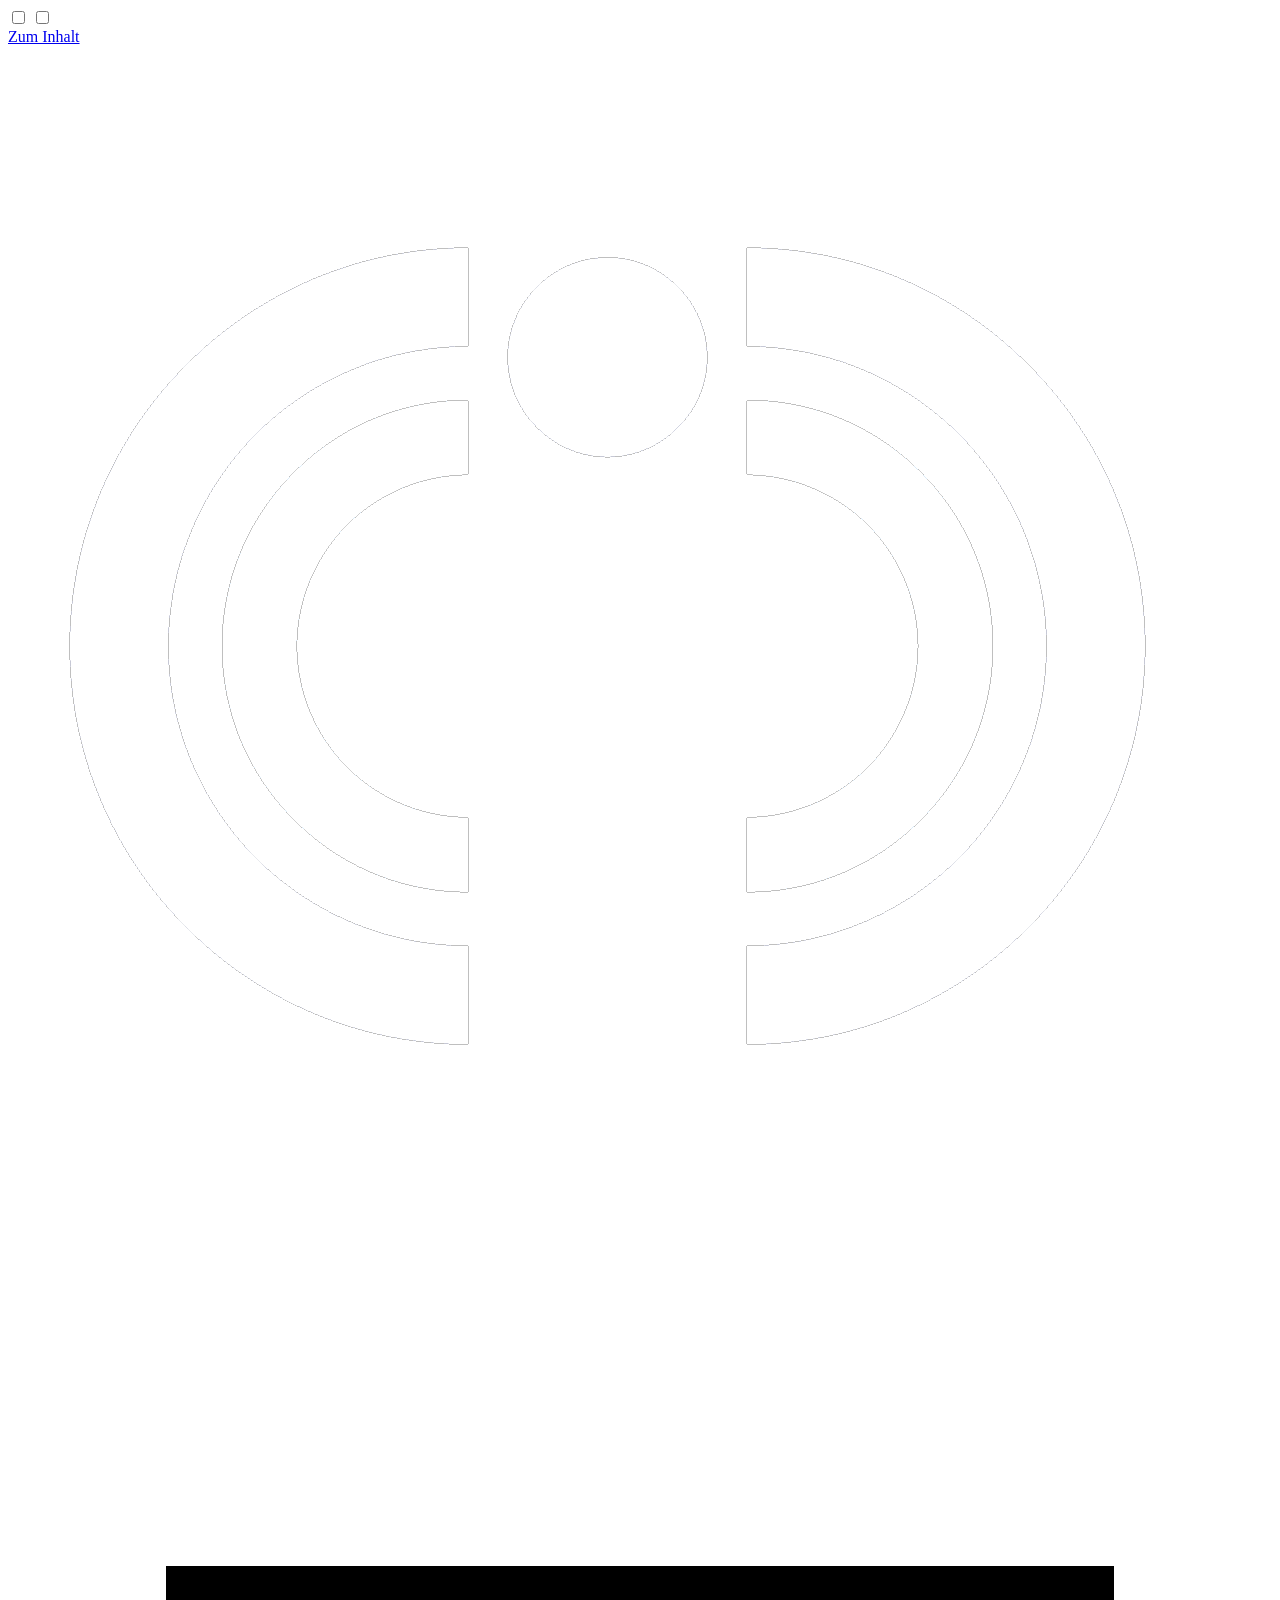
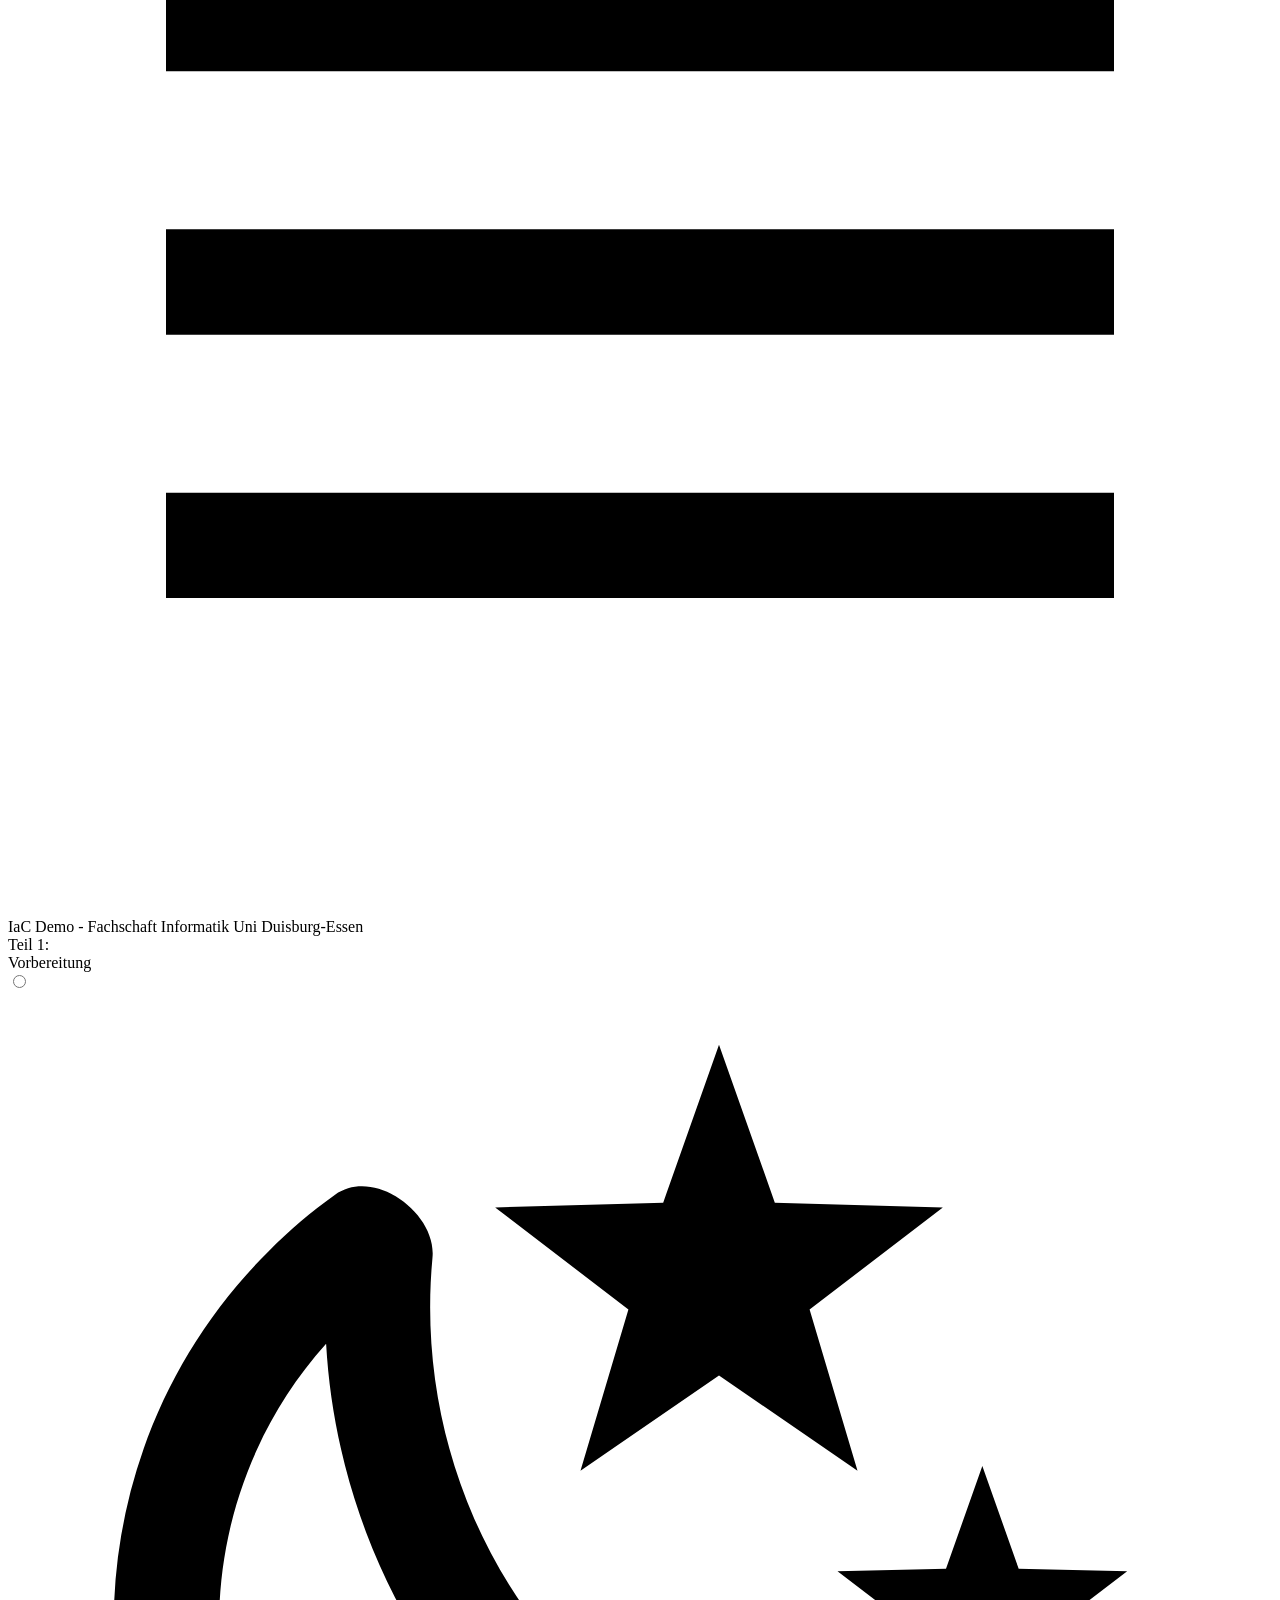
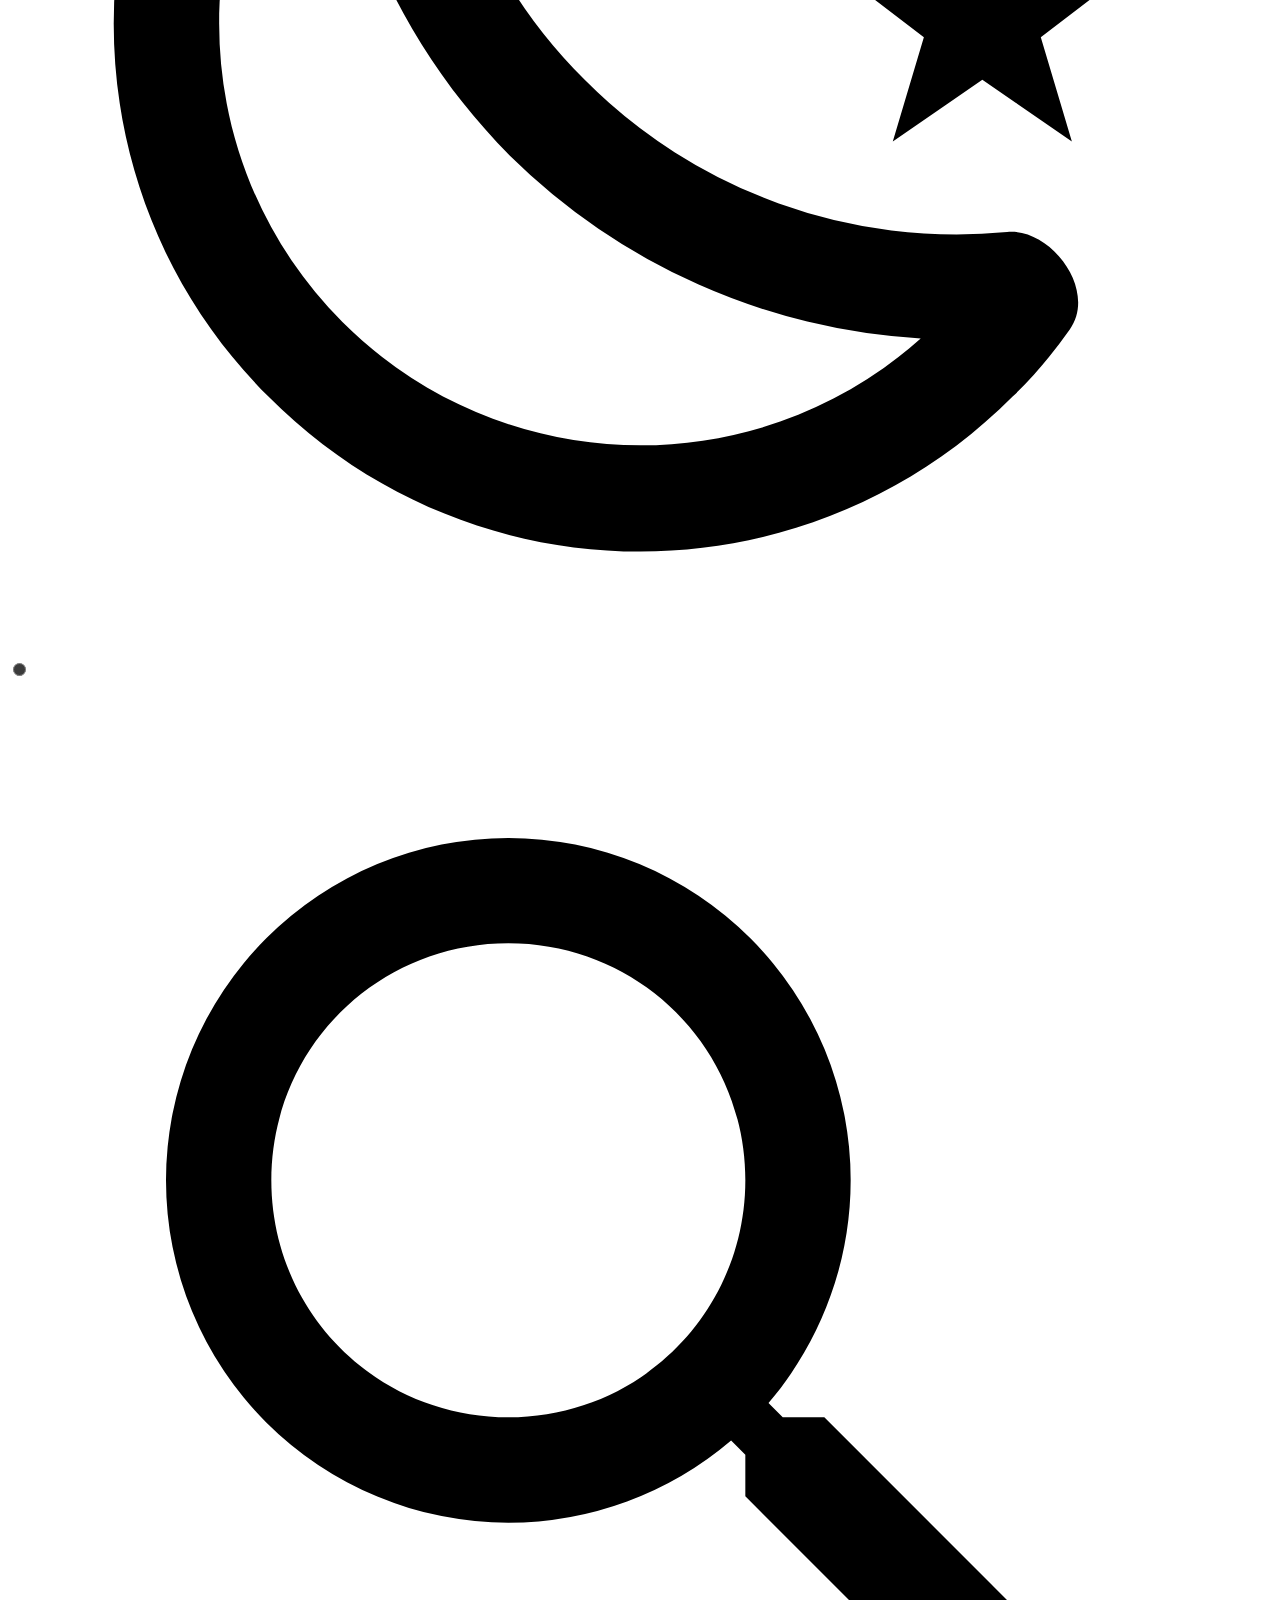
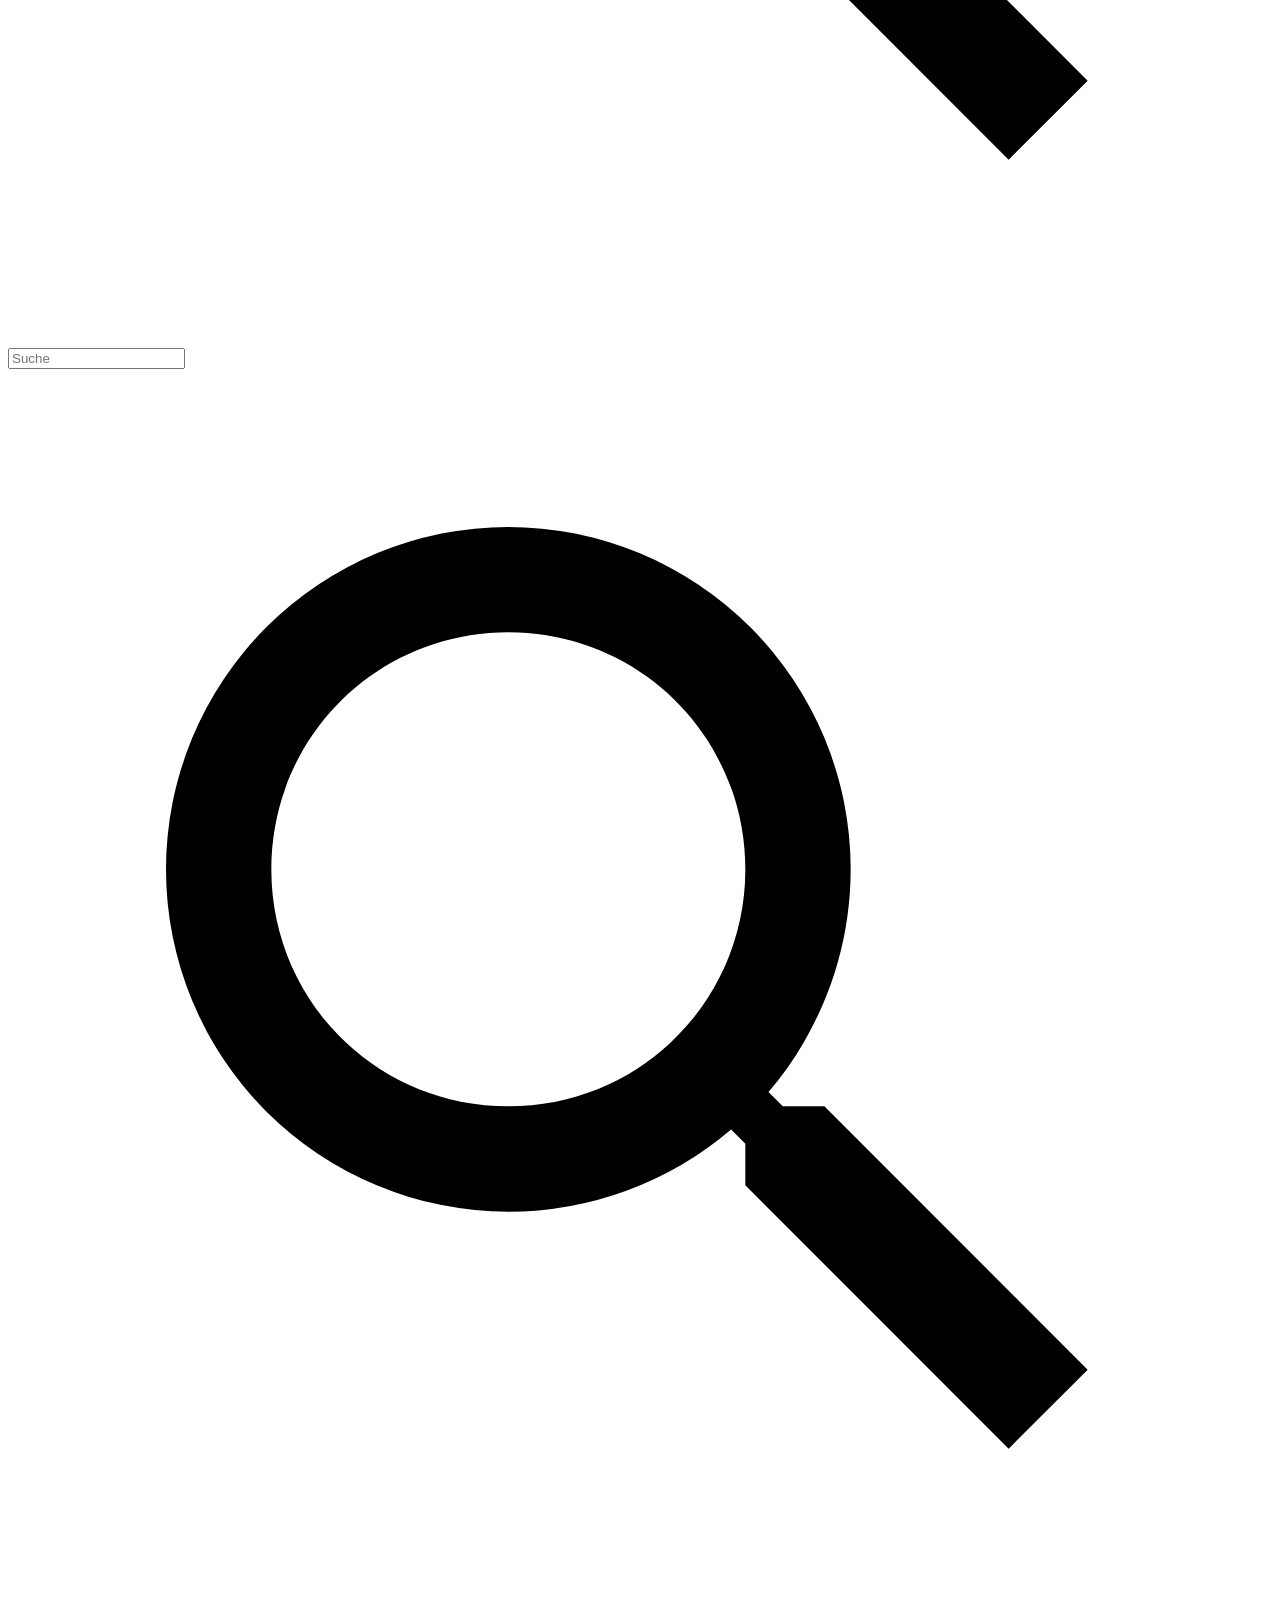
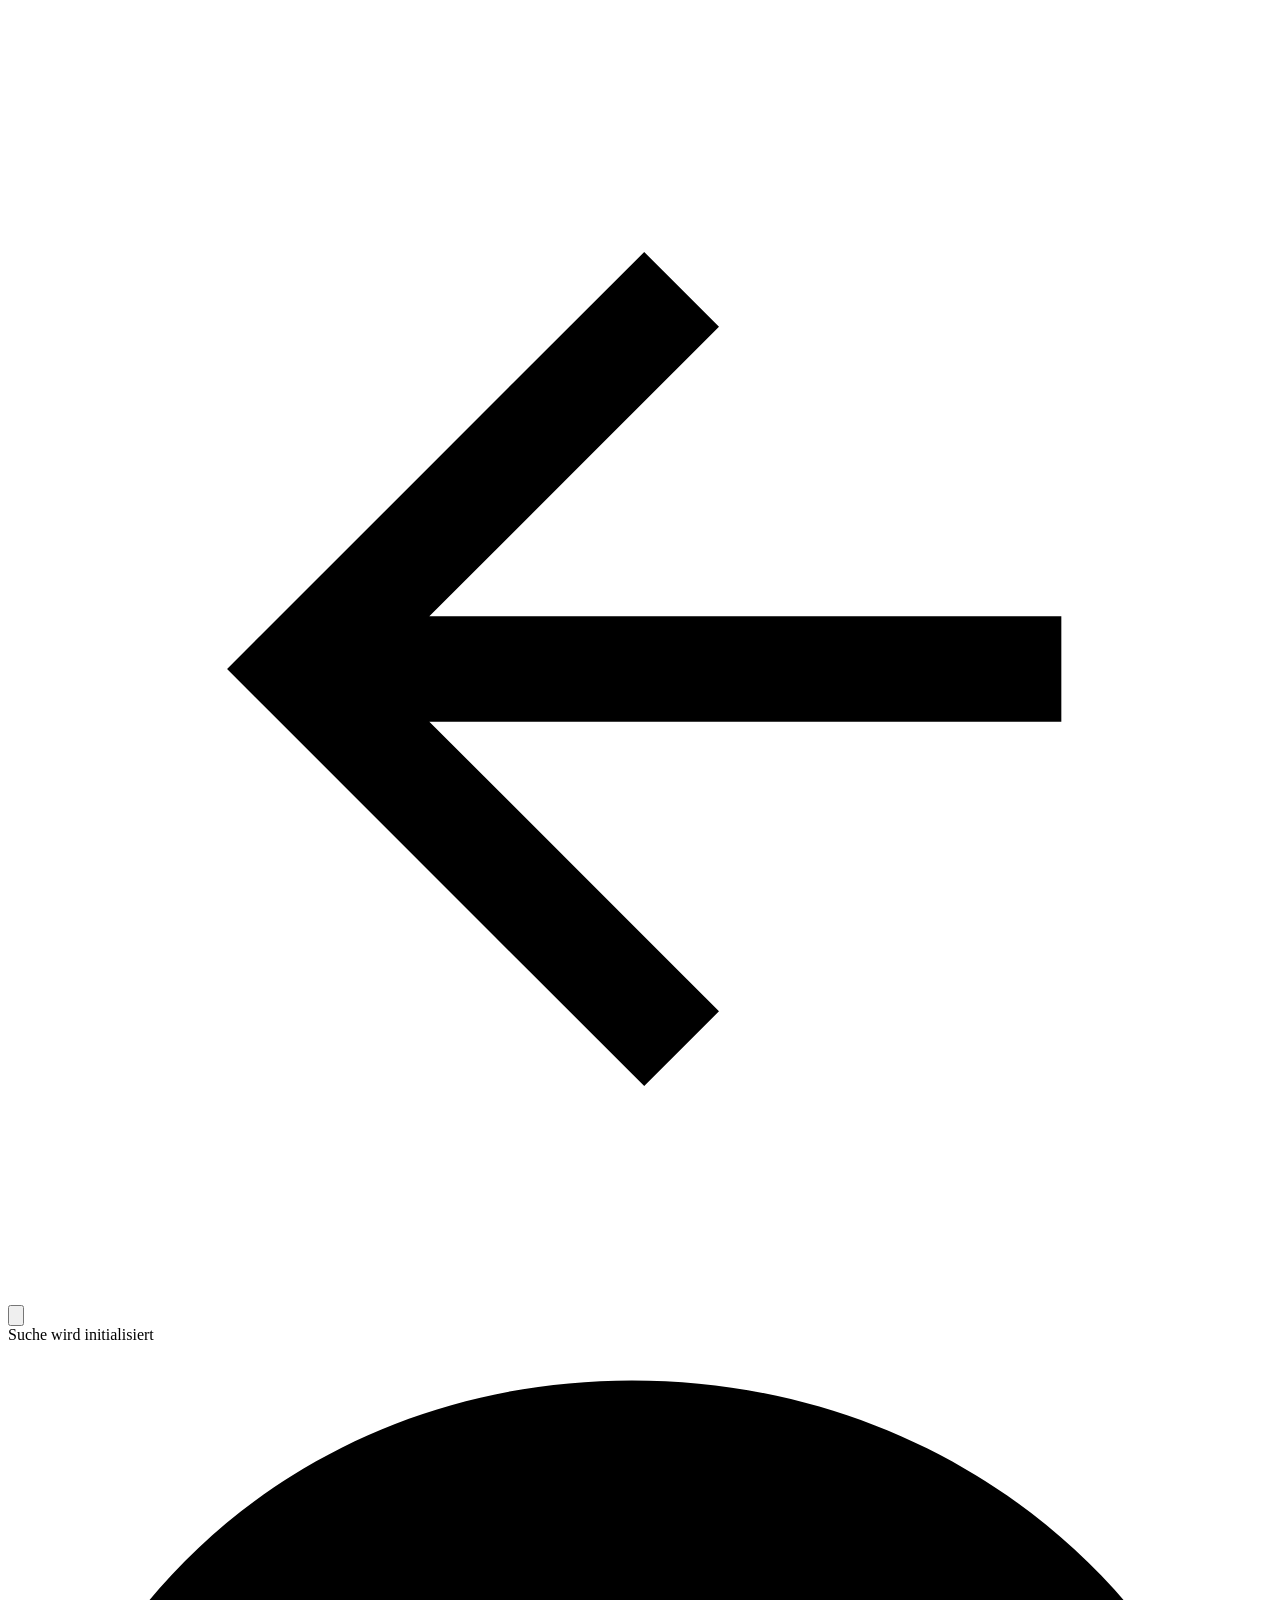
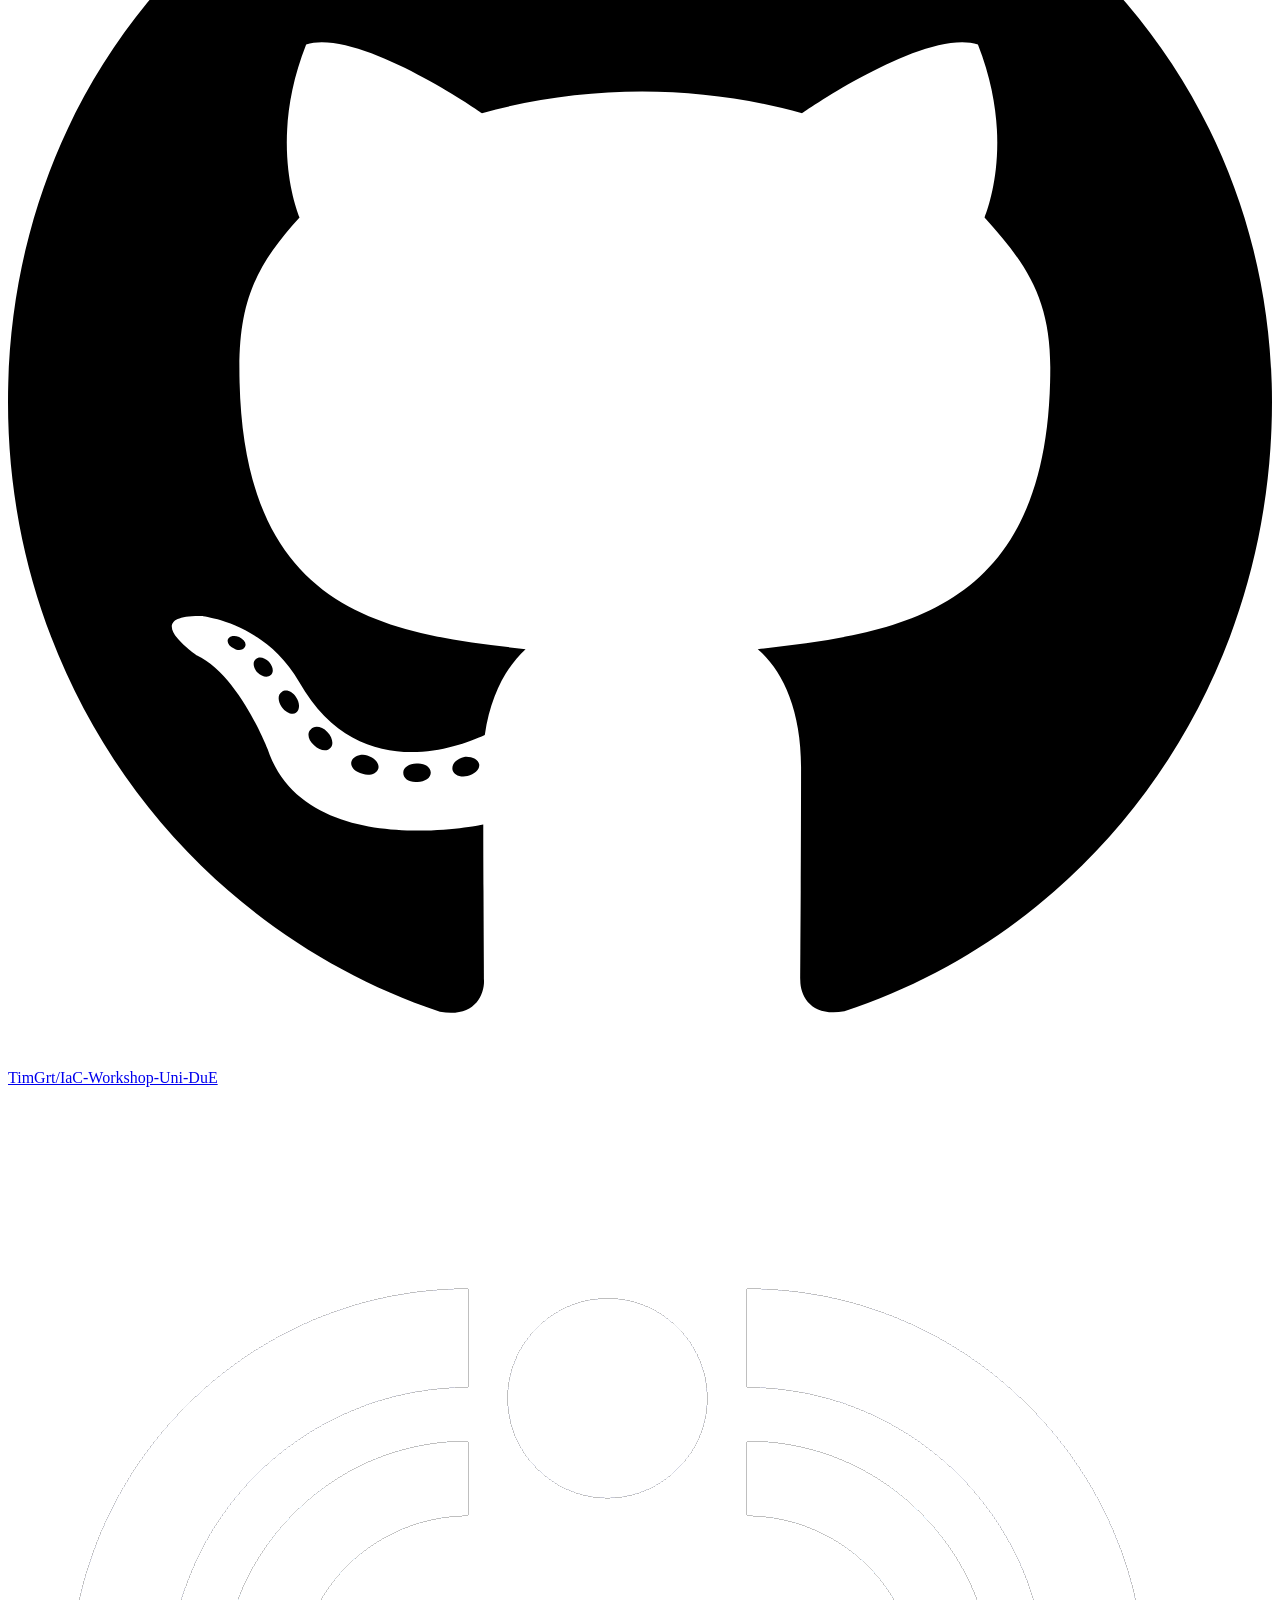
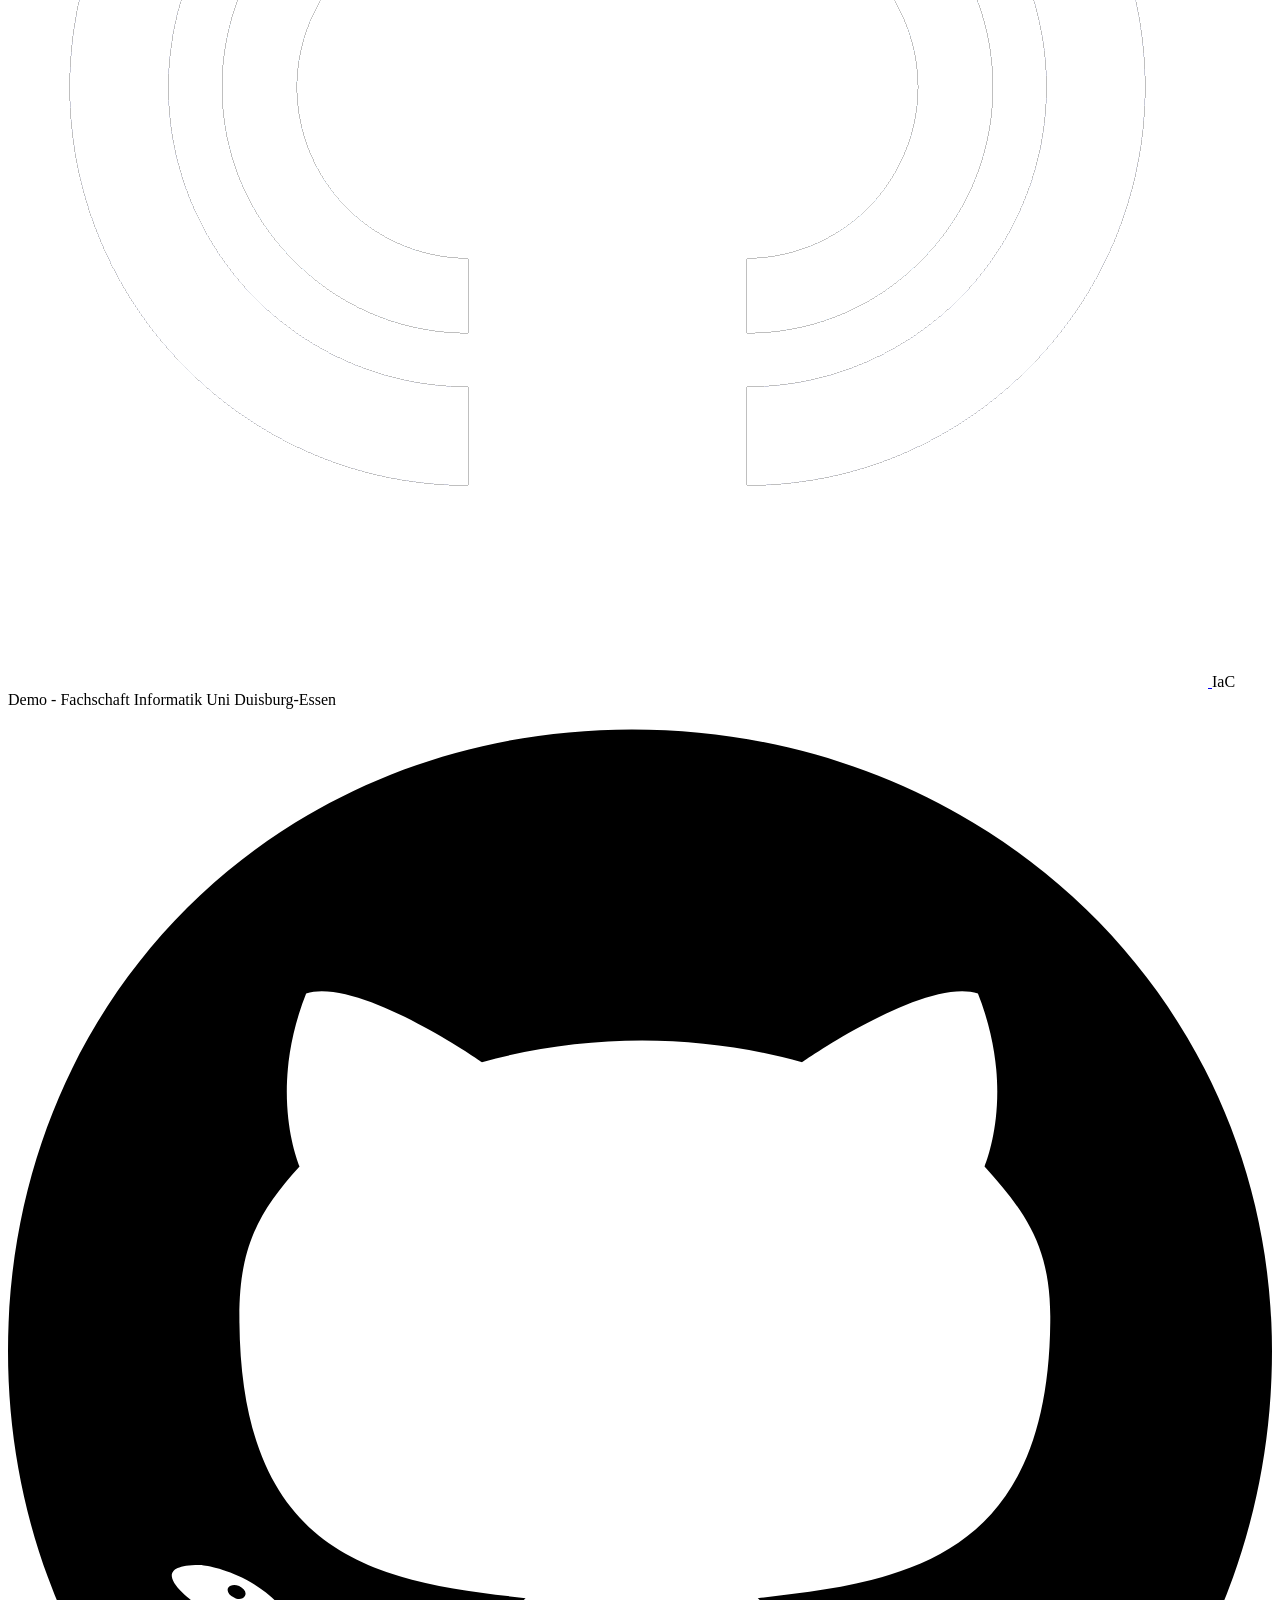
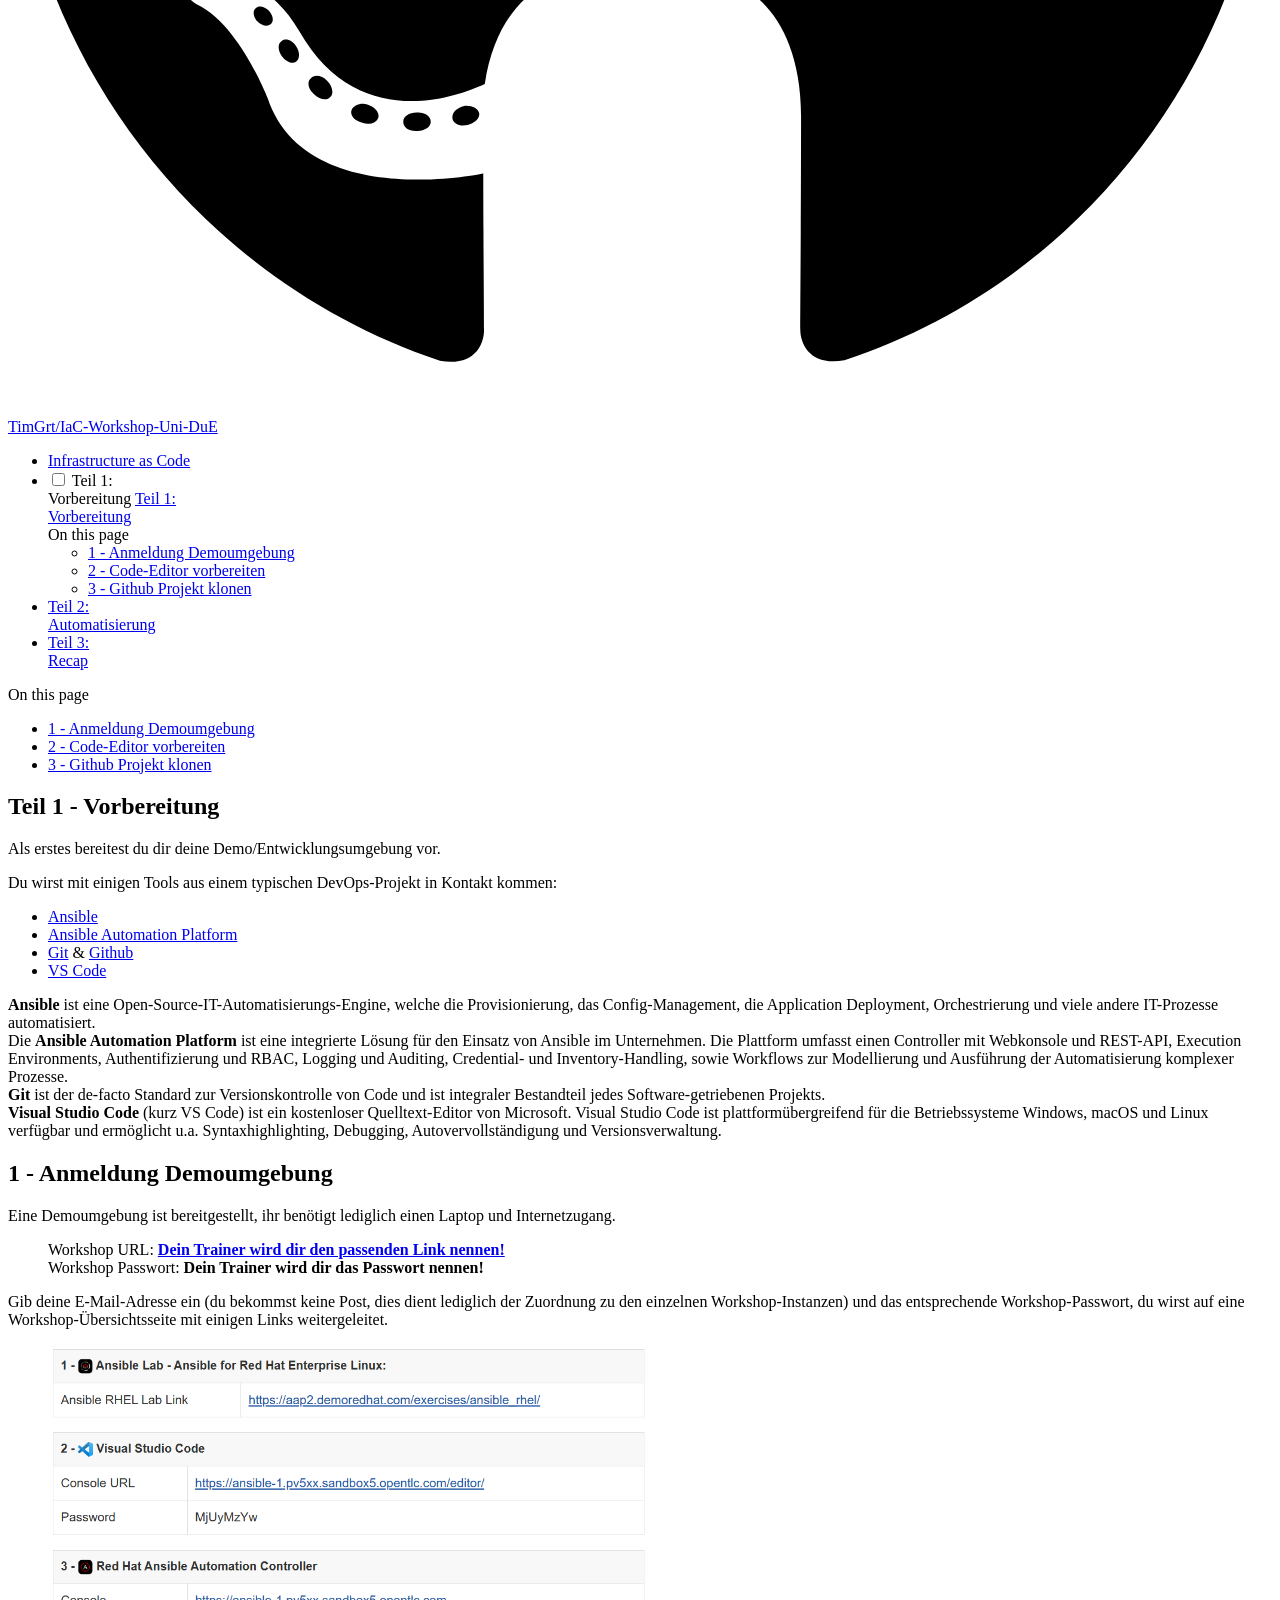
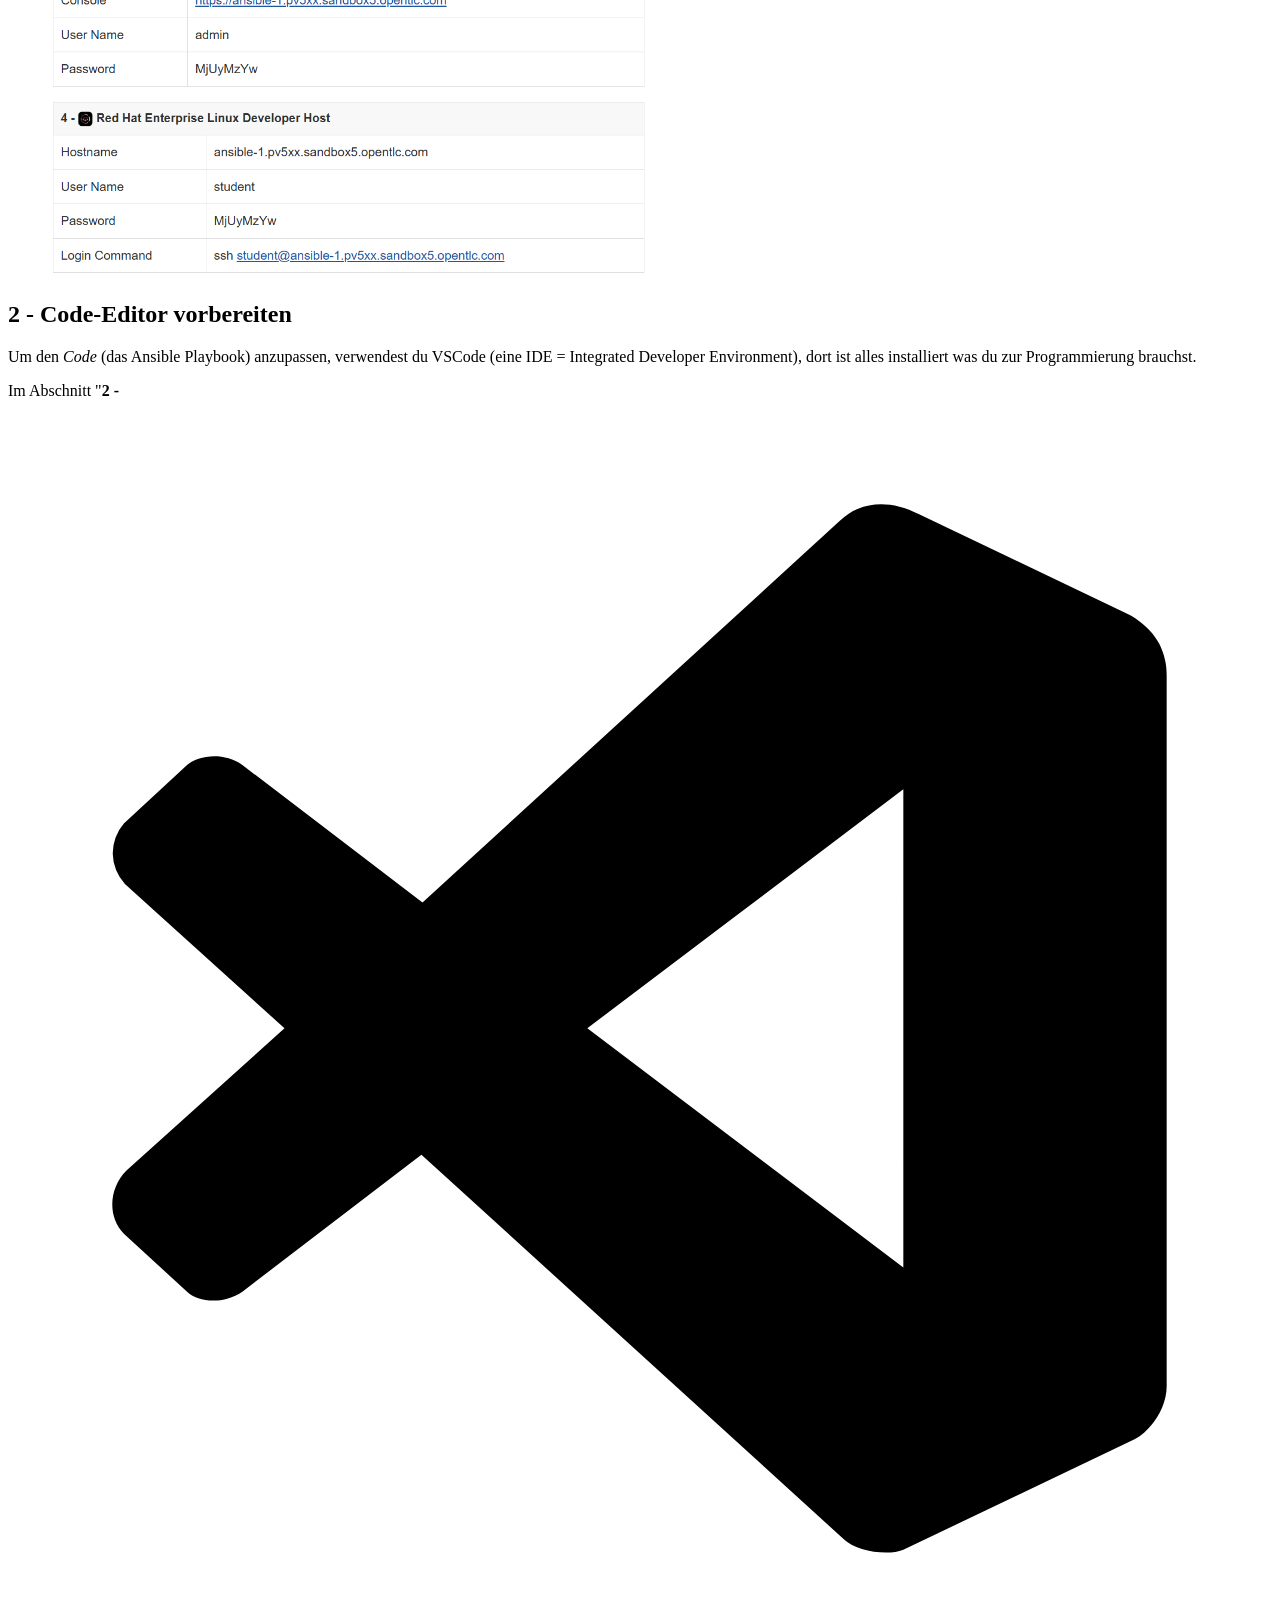
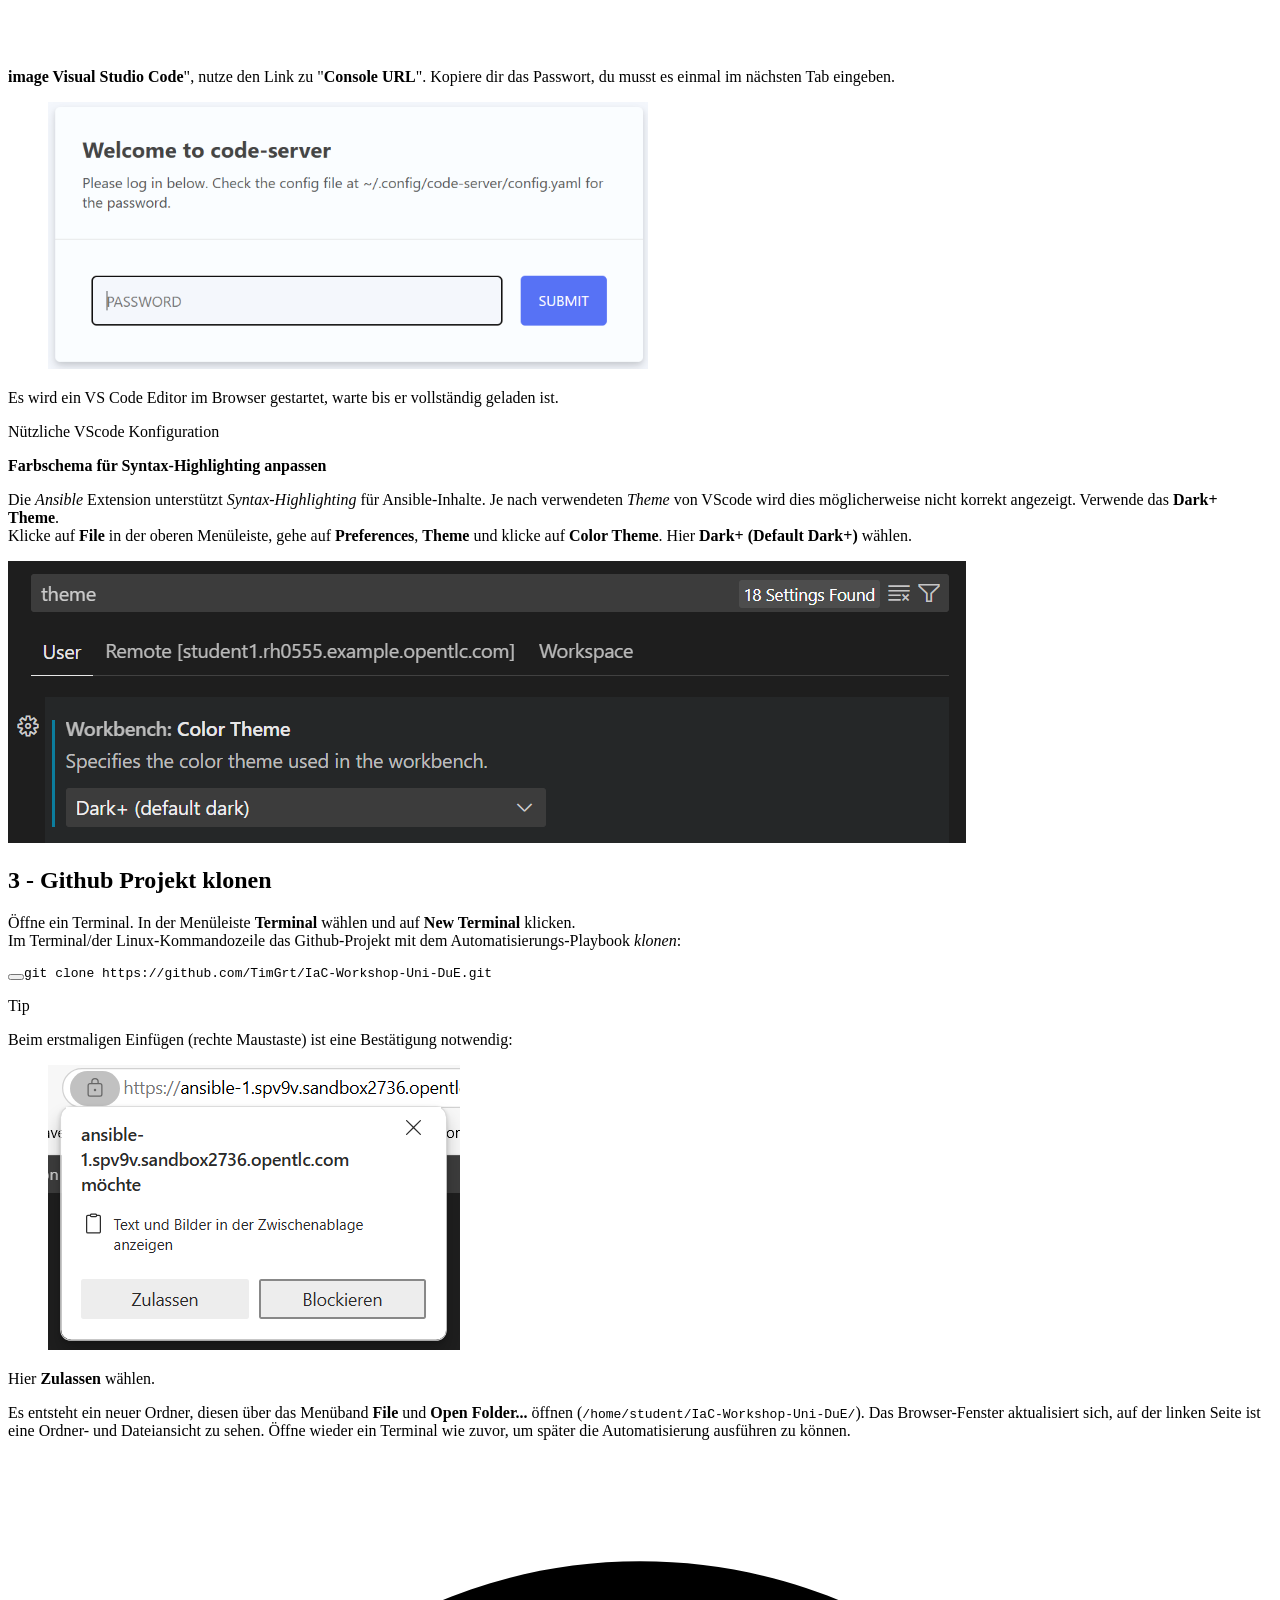
==== part1/index.html @ d69f7e3c "Deployed 56c1d9f with MkDocs version: 1.6.1" ====
<!doctype html>
<html lang="de" class="no-js">
  <head>
    
      <meta charset="utf-8">
      <meta name="viewport" content="width=device-width,initial-scale=1">
      
        <meta name="description" content="Small exercises for demoing Infrastructure as Code with Ansible and Automation Controller">
      
      
      
      
        <link rel="prev" href="..">
      
      
        <link rel="next" href="../part2/">
      
      
      <link rel="icon" href="../assets/images/computacenter-logo.png">
      <meta name="generator" content="mkdocs-1.6.1, mkdocs-material-9.6.9">
    
    
      
        <title>Teil 1:Vorbereitung - IaC Demo - Fachschaft Informatik Uni Duisburg-Essen</title>
      
    
    
      <link rel="stylesheet" href="../assets/stylesheets/main.4af4bdda.min.css">
      
        
        <link rel="stylesheet" href="../assets/stylesheets/palette.06af60db.min.css">
      
      
  
  
    
    
  
  
  <style>:root{--md-admonition-icon--example:url('data:image/svg+xml;charset=utf-8,%3Csvg%20xmlns%3D%22http%3A//www.w3.org/2000/svg%22%20viewBox%3D%220%200%2024%2024%22%3E%3Cpath%20d%3D%22M9.25%2012a.75.75%200%200%201-.22.53l-2.75%202.75a.75.75%200%200%201-1.06-1.06L7.44%2012%205.22%209.78a.75.75%200%201%201%201.06-1.06l2.75%202.75c.141.14.22.331.22.53m2%202a.75.75%200%200%200%200%201.5h5a.75.75%200%200%200%200-1.5z%22/%3E%3Cpath%20d%3D%22M0%204.75C0%203.784.784%203%201.75%203h20.5c.966%200%201.75.784%201.75%201.75v14.5A1.75%201.75%200%200%201%2022.25%2021H1.75A1.75%201.75%200%200%201%200%2019.25Zm1.75-.25a.25.25%200%200%200-.25.25v14.5c0%20.138.112.25.25.25h20.5a.25.25%200%200%200%20.25-.25V4.75a.25.25%200%200%200-.25-.25Z%22/%3E%3C/svg%3E');}</style>



    
    
      
    
    
      
        
        
        
        <link rel="stylesheet" href="../assets/external/fonts.googleapis.com/css.49ea35f2.css">
        <style>:root{--md-text-font:"Roboto";--md-code-font:"Roboto Mono"}</style>
      
    
    
      <link rel="stylesheet" href="../assets/stylesheets/tables.css">
    
    <script>__md_scope=new URL("..",location),__md_hash=e=>[...e].reduce(((e,_)=>(e<<5)-e+_.charCodeAt(0)),0),__md_get=(e,_=localStorage,t=__md_scope)=>JSON.parse(_.getItem(t.pathname+"."+e)),__md_set=(e,_,t=localStorage,a=__md_scope)=>{try{t.setItem(a.pathname+"."+e,JSON.stringify(_))}catch(e){}}</script>
    
      

    
    
    
  </head>
  
  
    
    
      
    
    
    
    
    <body dir="ltr" data-md-color-scheme="default" data-md-color-primary="red" data-md-color-accent="indigo">
  
    
    <input class="md-toggle" data-md-toggle="drawer" type="checkbox" id="__drawer" autocomplete="off">
    <input class="md-toggle" data-md-toggle="search" type="checkbox" id="__search" autocomplete="off">
    <label class="md-overlay" for="__drawer"></label>
    <div data-md-component="skip">
      
        
        <a href="#teil-1-vorbereitung" class="md-skip">
          Zum Inhalt
        </a>
      
    </div>
    <div data-md-component="announce">
      
    </div>
    
    
      

  

<header class="md-header md-header--shadow" data-md-component="header">
  <nav class="md-header__inner md-grid" aria-label="Kopfzeile">
    <a href=".." title="IaC Demo - Fachschaft Informatik Uni Duisburg-Essen" class="md-header__button md-logo" aria-label="IaC Demo - Fachschaft Informatik Uni Duisburg-Essen" data-md-component="logo">
      
  <img src="../assets/images/computacenter-logo-white.png" alt="logo">

    </a>
    <label class="md-header__button md-icon" for="__drawer">
      
      <svg xmlns="http://www.w3.org/2000/svg" viewBox="0 0 24 24"><path d="M3 6h18v2H3zm0 5h18v2H3zm0 5h18v2H3z"/></svg>
    </label>
    <div class="md-header__title" data-md-component="header-title">
      <div class="md-header__ellipsis">
        <div class="md-header__topic">
          <span class="md-ellipsis">
            IaC Demo - Fachschaft Informatik Uni Duisburg-Essen
          </span>
        </div>
        <div class="md-header__topic" data-md-component="header-topic">
          <span class="md-ellipsis">
            
              Teil 1:<br>Vorbereitung
            
          </span>
        </div>
      </div>
    </div>
    
      
        <form class="md-header__option" data-md-component="palette">
  
    
    
    
    <input class="md-option" data-md-color-media="" data-md-color-scheme="default" data-md-color-primary="red" data-md-color-accent="indigo"  aria-label="Switch to dark mode"  type="radio" name="__palette" id="__palette_0">
    
      <label class="md-header__button md-icon" title="Switch to dark mode" for="__palette_1" hidden>
        <svg xmlns="http://www.w3.org/2000/svg" viewBox="0 0 24 24"><path d="m17.75 4.09-2.53 1.94.91 3.06-2.63-1.81-2.63 1.81.91-3.06-2.53-1.94L12.44 4l1.06-3 1.06 3zm3.5 6.91-1.64 1.25.59 1.98-1.7-1.17-1.7 1.17.59-1.98L15.75 11l2.06-.05L18.5 9l.69 1.95zm-2.28 4.95c.83-.08 1.72 1.1 1.19 1.85-.32.45-.66.87-1.08 1.27C15.17 23 8.84 23 4.94 19.07c-3.91-3.9-3.91-10.24 0-14.14.4-.4.82-.76 1.27-1.08.75-.53 1.93.36 1.85 1.19-.27 2.86.69 5.83 2.89 8.02a9.96 9.96 0 0 0 8.02 2.89m-1.64 2.02a12.08 12.08 0 0 1-7.8-3.47c-2.17-2.19-3.33-5-3.49-7.82-2.81 3.14-2.7 7.96.31 10.98 3.02 3.01 7.84 3.12 10.98.31"/></svg>
      </label>
    
  
    
    
    
    <input class="md-option" data-md-color-media="" data-md-color-scheme="slate" data-md-color-primary="black" data-md-color-accent="indigo"  aria-label="Switch to light mode"  type="radio" name="__palette" id="__palette_1">
    
      <label class="md-header__button md-icon" title="Switch to light mode" for="__palette_0" hidden>
        <svg xmlns="http://www.w3.org/2000/svg" viewBox="0 0 24 24"><path d="M12 7a5 5 0 0 1 5 5 5 5 0 0 1-5 5 5 5 0 0 1-5-5 5 5 0 0 1 5-5m0 2a3 3 0 0 0-3 3 3 3 0 0 0 3 3 3 3 0 0 0 3-3 3 3 0 0 0-3-3m0-7 2.39 3.42C13.65 5.15 12.84 5 12 5s-1.65.15-2.39.42zM3.34 7l4.16-.35A7.2 7.2 0 0 0 5.94 8.5c-.44.74-.69 1.5-.83 2.29zm.02 10 1.76-3.77a7.131 7.131 0 0 0 2.38 4.14zM20.65 7l-1.77 3.79a7.02 7.02 0 0 0-2.38-4.15zm-.01 10-4.14.36c.59-.51 1.12-1.14 1.54-1.86.42-.73.69-1.5.83-2.29zM12 22l-2.41-3.44c.74.27 1.55.44 2.41.44.82 0 1.63-.17 2.37-.44z"/></svg>
      </label>
    
  
</form>
      
    
    
      <script>var palette=__md_get("__palette");if(palette&&palette.color){if("(prefers-color-scheme)"===palette.color.media){var media=matchMedia("(prefers-color-scheme: light)"),input=document.querySelector(media.matches?"[data-md-color-media='(prefers-color-scheme: light)']":"[data-md-color-media='(prefers-color-scheme: dark)']");palette.color.media=input.getAttribute("data-md-color-media"),palette.color.scheme=input.getAttribute("data-md-color-scheme"),palette.color.primary=input.getAttribute("data-md-color-primary"),palette.color.accent=input.getAttribute("data-md-color-accent")}for(var[key,value]of Object.entries(palette.color))document.body.setAttribute("data-md-color-"+key,value)}</script>
    
    
    
      <label class="md-header__button md-icon" for="__search">
        
        <svg xmlns="http://www.w3.org/2000/svg" viewBox="0 0 24 24"><path d="M9.5 3A6.5 6.5 0 0 1 16 9.5c0 1.61-.59 3.09-1.56 4.23l.27.27h.79l5 5-1.5 1.5-5-5v-.79l-.27-.27A6.52 6.52 0 0 1 9.5 16 6.5 6.5 0 0 1 3 9.5 6.5 6.5 0 0 1 9.5 3m0 2C7 5 5 7 5 9.5S7 14 9.5 14 14 12 14 9.5 12 5 9.5 5"/></svg>
      </label>
      <div class="md-search" data-md-component="search" role="dialog">
  <label class="md-search__overlay" for="__search"></label>
  <div class="md-search__inner" role="search">
    <form class="md-search__form" name="search">
      <input type="text" class="md-search__input" name="query" aria-label="Suche" placeholder="Suche" autocapitalize="off" autocorrect="off" autocomplete="off" spellcheck="false" data-md-component="search-query" required>
      <label class="md-search__icon md-icon" for="__search">
        
        <svg xmlns="http://www.w3.org/2000/svg" viewBox="0 0 24 24"><path d="M9.5 3A6.5 6.5 0 0 1 16 9.5c0 1.61-.59 3.09-1.56 4.23l.27.27h.79l5 5-1.5 1.5-5-5v-.79l-.27-.27A6.52 6.52 0 0 1 9.5 16 6.5 6.5 0 0 1 3 9.5 6.5 6.5 0 0 1 9.5 3m0 2C7 5 5 7 5 9.5S7 14 9.5 14 14 12 14 9.5 12 5 9.5 5"/></svg>
        
        <svg xmlns="http://www.w3.org/2000/svg" viewBox="0 0 24 24"><path d="M20 11v2H8l5.5 5.5-1.42 1.42L4.16 12l7.92-7.92L13.5 5.5 8 11z"/></svg>
      </label>
      <nav class="md-search__options" aria-label="Suche">
        
        <button type="reset" class="md-search__icon md-icon" title="Zurücksetzen" aria-label="Zurücksetzen" tabindex="-1">
          
          <svg xmlns="http://www.w3.org/2000/svg" viewBox="0 0 24 24"><path d="M19 6.41 17.59 5 12 10.59 6.41 5 5 6.41 10.59 12 5 17.59 6.41 19 12 13.41 17.59 19 19 17.59 13.41 12z"/></svg>
        </button>
      </nav>
      
        <div class="md-search__suggest" data-md-component="search-suggest"></div>
      
    </form>
    <div class="md-search__output">
      <div class="md-search__scrollwrap" tabindex="0" data-md-scrollfix>
        <div class="md-search-result" data-md-component="search-result">
          <div class="md-search-result__meta">
            Suche wird initialisiert
          </div>
          <ol class="md-search-result__list" role="presentation"></ol>
        </div>
      </div>
    </div>
  </div>
</div>
    
    
      <div class="md-header__source">
        <a href="https://github.com/TimGrt/IaC-Workshop-Uni-DuE" title="Zum Repository" class="md-source" data-md-component="source">
  <div class="md-source__icon md-icon">
    
    <svg xmlns="http://www.w3.org/2000/svg" viewBox="0 0 496 512"><!--! Font Awesome Free 6.7.2 by @fontawesome - https://fontawesome.com License - https://fontawesome.com/license/free (Icons: CC BY 4.0, Fonts: SIL OFL 1.1, Code: MIT License) Copyright 2024 Fonticons, Inc.--><path d="M165.9 397.4c0 2-2.3 3.6-5.2 3.6-3.3.3-5.6-1.3-5.6-3.6 0-2 2.3-3.6 5.2-3.6 3-.3 5.6 1.3 5.6 3.6m-31.1-4.5c-.7 2 1.3 4.3 4.3 4.9 2.6 1 5.6 0 6.2-2s-1.3-4.3-4.3-5.2c-2.6-.7-5.5.3-6.2 2.3m44.2-1.7c-2.9.7-4.9 2.6-4.6 4.9.3 2 2.9 3.3 5.9 2.6 2.9-.7 4.9-2.6 4.6-4.6-.3-1.9-3-3.2-5.9-2.9M244.8 8C106.1 8 0 113.3 0 252c0 110.9 69.8 205.8 169.5 239.2 12.8 2.3 17.3-5.6 17.3-12.1 0-6.2-.3-40.4-.3-61.4 0 0-70 15-84.7-29.8 0 0-11.4-29.1-27.8-36.6 0 0-22.9-15.7 1.6-15.4 0 0 24.9 2 38.6 25.8 21.9 38.6 58.6 27.5 72.9 20.9 2.3-16 8.8-27.1 16-33.7-55.9-6.2-112.3-14.3-112.3-110.5 0-27.5 7.6-41.3 23.6-58.9-2.6-6.5-11.1-33.3 2.6-67.9 20.9-6.5 69 27 69 27 20-5.6 41.5-8.5 62.8-8.5s42.8 2.9 62.8 8.5c0 0 48.1-33.6 69-27 13.7 34.7 5.2 61.4 2.6 67.9 16 17.7 25.8 31.5 25.8 58.9 0 96.5-58.9 104.2-114.8 110.5 9.2 7.9 17 22.9 17 46.4 0 33.7-.3 75.4-.3 83.6 0 6.5 4.6 14.4 17.3 12.1C428.2 457.8 496 362.9 496 252 496 113.3 383.5 8 244.8 8M97.2 352.9c-1.3 1-1 3.3.7 5.2 1.6 1.6 3.9 2.3 5.2 1 1.3-1 1-3.3-.7-5.2-1.6-1.6-3.9-2.3-5.2-1m-10.8-8.1c-.7 1.3.3 2.9 2.3 3.9 1.6 1 3.6.7 4.3-.7.7-1.3-.3-2.9-2.3-3.9-2-.6-3.6-.3-4.3.7m32.4 35.6c-1.6 1.3-1 4.3 1.3 6.2 2.3 2.3 5.2 2.6 6.5 1 1.3-1.3.7-4.3-1.3-6.2-2.2-2.3-5.2-2.6-6.5-1m-11.4-14.7c-1.6 1-1.6 3.6 0 5.9s4.3 3.3 5.6 2.3c1.6-1.3 1.6-3.9 0-6.2-1.4-2.3-4-3.3-5.6-2"/></svg>
  </div>
  <div class="md-source__repository">
    TimGrt/IaC-Workshop-Uni-DuE
  </div>
</a>
      </div>
    
  </nav>
  
</header>
    
    <div class="md-container" data-md-component="container">
      
      
        
          
        
      
      <main class="md-main" data-md-component="main">
        <div class="md-main__inner md-grid">
          
            
              
              <div class="md-sidebar md-sidebar--primary" data-md-component="sidebar" data-md-type="navigation" >
                <div class="md-sidebar__scrollwrap">
                  <div class="md-sidebar__inner">
                    



<nav class="md-nav md-nav--primary" aria-label="Navigation" data-md-level="0">
  <label class="md-nav__title" for="__drawer">
    <a href=".." title="IaC Demo - Fachschaft Informatik Uni Duisburg-Essen" class="md-nav__button md-logo" aria-label="IaC Demo - Fachschaft Informatik Uni Duisburg-Essen" data-md-component="logo">
      
  <img src="../assets/images/computacenter-logo-white.png" alt="logo">

    </a>
    IaC Demo - Fachschaft Informatik Uni Duisburg-Essen
  </label>
  
    <div class="md-nav__source">
      <a href="https://github.com/TimGrt/IaC-Workshop-Uni-DuE" title="Zum Repository" class="md-source" data-md-component="source">
  <div class="md-source__icon md-icon">
    
    <svg xmlns="http://www.w3.org/2000/svg" viewBox="0 0 496 512"><!--! Font Awesome Free 6.7.2 by @fontawesome - https://fontawesome.com License - https://fontawesome.com/license/free (Icons: CC BY 4.0, Fonts: SIL OFL 1.1, Code: MIT License) Copyright 2024 Fonticons, Inc.--><path d="M165.9 397.4c0 2-2.3 3.6-5.2 3.6-3.3.3-5.6-1.3-5.6-3.6 0-2 2.3-3.6 5.2-3.6 3-.3 5.6 1.3 5.6 3.6m-31.1-4.5c-.7 2 1.3 4.3 4.3 4.9 2.6 1 5.6 0 6.2-2s-1.3-4.3-4.3-5.2c-2.6-.7-5.5.3-6.2 2.3m44.2-1.7c-2.9.7-4.9 2.6-4.6 4.9.3 2 2.9 3.3 5.9 2.6 2.9-.7 4.9-2.6 4.6-4.6-.3-1.9-3-3.2-5.9-2.9M244.8 8C106.1 8 0 113.3 0 252c0 110.9 69.8 205.8 169.5 239.2 12.8 2.3 17.3-5.6 17.3-12.1 0-6.2-.3-40.4-.3-61.4 0 0-70 15-84.7-29.8 0 0-11.4-29.1-27.8-36.6 0 0-22.9-15.7 1.6-15.4 0 0 24.9 2 38.6 25.8 21.9 38.6 58.6 27.5 72.9 20.9 2.3-16 8.8-27.1 16-33.7-55.9-6.2-112.3-14.3-112.3-110.5 0-27.5 7.6-41.3 23.6-58.9-2.6-6.5-11.1-33.3 2.6-67.9 20.9-6.5 69 27 69 27 20-5.6 41.5-8.5 62.8-8.5s42.8 2.9 62.8 8.5c0 0 48.1-33.6 69-27 13.7 34.7 5.2 61.4 2.6 67.9 16 17.7 25.8 31.5 25.8 58.9 0 96.5-58.9 104.2-114.8 110.5 9.2 7.9 17 22.9 17 46.4 0 33.7-.3 75.4-.3 83.6 0 6.5 4.6 14.4 17.3 12.1C428.2 457.8 496 362.9 496 252 496 113.3 383.5 8 244.8 8M97.2 352.9c-1.3 1-1 3.3.7 5.2 1.6 1.6 3.9 2.3 5.2 1 1.3-1 1-3.3-.7-5.2-1.6-1.6-3.9-2.3-5.2-1m-10.8-8.1c-.7 1.3.3 2.9 2.3 3.9 1.6 1 3.6.7 4.3-.7.7-1.3-.3-2.9-2.3-3.9-2-.6-3.6-.3-4.3.7m32.4 35.6c-1.6 1.3-1 4.3 1.3 6.2 2.3 2.3 5.2 2.6 6.5 1 1.3-1.3.7-4.3-1.3-6.2-2.2-2.3-5.2-2.6-6.5-1m-11.4-14.7c-1.6 1-1.6 3.6 0 5.9s4.3 3.3 5.6 2.3c1.6-1.3 1.6-3.9 0-6.2-1.4-2.3-4-3.3-5.6-2"/></svg>
  </div>
  <div class="md-source__repository">
    TimGrt/IaC-Workshop-Uni-DuE
  </div>
</a>
    </div>
  
  <ul class="md-nav__list" data-md-scrollfix>
    
      
      
  
  
  
  
    <li class="md-nav__item">
      <a href=".." class="md-nav__link">
        
  
  <span class="md-ellipsis">
    Infrastructure as Code
    
  </span>
  

      </a>
    </li>
  

    
      
      
  
  
    
  
  
  
    <li class="md-nav__item md-nav__item--active">
      
      <input class="md-nav__toggle md-toggle" type="checkbox" id="__toc">
      
      
        
      
      
        <label class="md-nav__link md-nav__link--active" for="__toc">
          
  
  <span class="md-ellipsis">
    Teil 1:<br>Vorbereitung
    
  </span>
  

          <span class="md-nav__icon md-icon"></span>
        </label>
      
      <a href="./" class="md-nav__link md-nav__link--active">
        
  
  <span class="md-ellipsis">
    Teil 1:<br>Vorbereitung
    
  </span>
  

      </a>
      
        

  

<nav class="md-nav md-nav--secondary" aria-label="On this page">
  
  
  
    
  
  
    <label class="md-nav__title" for="__toc">
      <span class="md-nav__icon md-icon"></span>
      On this page
    </label>
    <ul class="md-nav__list" data-md-component="toc" data-md-scrollfix>
      
        <li class="md-nav__item">
  <a href="#1-anmeldung-demoumgebung" class="md-nav__link">
    <span class="md-ellipsis">
      1 - Anmeldung Demoumgebung
    </span>
  </a>
  
</li>
      
        <li class="md-nav__item">
  <a href="#2-code-editor-vorbereiten" class="md-nav__link">
    <span class="md-ellipsis">
      2 - Code-Editor vorbereiten
    </span>
  </a>
  
</li>
      
        <li class="md-nav__item">
  <a href="#3-github-projekt-klonen" class="md-nav__link">
    <span class="md-ellipsis">
      3 - Github Projekt klonen
    </span>
  </a>
  
</li>
      
    </ul>
  
</nav>
      
    </li>
  

    
      
      
  
  
  
  
    <li class="md-nav__item">
      <a href="../part2/" class="md-nav__link">
        
  
  <span class="md-ellipsis">
    Teil 2:<br>Automatisierung
    
  </span>
  

      </a>
    </li>
  

    
      
      
  
  
  
  
    <li class="md-nav__item">
      <a href="../part3/" class="md-nav__link">
        
  
  <span class="md-ellipsis">
    Teil 3:<br>Recap
    
  </span>
  

      </a>
    </li>
  

    
  </ul>
</nav>
                  </div>
                </div>
              </div>
            
            
              
              <div class="md-sidebar md-sidebar--secondary" data-md-component="sidebar" data-md-type="toc" >
                <div class="md-sidebar__scrollwrap">
                  <div class="md-sidebar__inner">
                    

  

<nav class="md-nav md-nav--secondary" aria-label="On this page">
  
  
  
    
  
  
    <label class="md-nav__title" for="__toc">
      <span class="md-nav__icon md-icon"></span>
      On this page
    </label>
    <ul class="md-nav__list" data-md-component="toc" data-md-scrollfix>
      
        <li class="md-nav__item">
  <a href="#1-anmeldung-demoumgebung" class="md-nav__link">
    <span class="md-ellipsis">
      1 - Anmeldung Demoumgebung
    </span>
  </a>
  
</li>
      
        <li class="md-nav__item">
  <a href="#2-code-editor-vorbereiten" class="md-nav__link">
    <span class="md-ellipsis">
      2 - Code-Editor vorbereiten
    </span>
  </a>
  
</li>
      
        <li class="md-nav__item">
  <a href="#3-github-projekt-klonen" class="md-nav__link">
    <span class="md-ellipsis">
      3 - Github Projekt klonen
    </span>
  </a>
  
</li>
      
    </ul>
  
</nav>
                  </div>
                </div>
              </div>
            
          
          
            <div class="md-content" data-md-component="content">
              <article class="md-content__inner md-typeset">
                
                  



<h1 id="teil-1-vorbereitung">Teil 1 - Vorbereitung</h1>
<p>Als erstes bereitest du dir deine Demo/Entwicklungsumgebung vor.</p>
<p>Du wirst mit einigen Tools aus einem typischen DevOps-Projekt in Kontakt kommen:</p>
<ul>
<li><a href="https://github.com/ansible/ansible" target="_blank">Ansible</a></li>
<li><a href="https://www.redhat.com/en/technologies/management/ansible" target="_blank">Ansible Automation Platform</a></li>
<li><a href="https://git-scm.com/" target="_blank">Git</a> &amp; <a href="https://github.com/" target="_blank">Github</a></li>
<li><a href="https://code.visualstudio.com/" target="_blank">VS Code</a></li>
</ul>
<p><strong>Ansible</strong> ist eine Open-Source-IT-Automatisierungs-Engine, welche die Provisionierung, das Config-Management, die Application Deployment, Orchestrierung und viele andere IT-Prozesse automatisiert.<br />
Die <strong>Ansible Automation Platform</strong> ist eine integrierte Lösung für den Einsatz von Ansible im Unternehmen. Die Plattform umfasst einen Controller mit  Webkonsole und REST-API, Execution Environments, Authentifizierung und RBAC, Logging und Auditing, Credential- und Inventory-Handling, sowie Workflows zur Modellierung und Ausführung der Automatisierung komplexer Prozesse.<br />
<strong>Git</strong> ist der de-facto Standard zur Versionskontrolle von Code und ist integraler Bestandteil jedes Software-getriebenen Projekts.<br />
<strong>Visual Studio Code</strong> (kurz VS Code) ist ein kostenloser Quelltext-Editor von Microsoft. Visual Studio Code ist plattformübergreifend für die Betriebssysteme Windows, macOS und Linux verfügbar und ermöglicht u.a. Syntaxhighlighting, Debugging, Autovervollständigung und Versionsverwaltung.</p>
<h2 id="1-anmeldung-demoumgebung">1 - Anmeldung Demoumgebung</h2>
<p>Eine Demoumgebung ist bereitgestellt, ihr benötigt lediglich einen Laptop und Internetzugang.  </p>
<div class="admonition note">
<p><figure markdown="span">
    Workshop URL: <strong><a href="https://timgrt.github.io/IaC-Workshop-Uni-DuE/" target="_blank">Dein Trainer wird dir den passenden Link nennen!</a></strong><br />
    Workshop Passwort: <strong>Dein Trainer wird dir das Passwort nennen!</strong>
</figure></p>
</div>
<p>Gib deine E-Mail-Adresse ein (du bekommst keine Post, dies dient lediglich der Zuordnung zu den einzelnen Workshop-Instanzen) und das entsprechende Workshop-Passwort, du wirst auf eine Workshop-Übersichtsseite mit einigen Links weitergeleitet.</p>
<figure>
    <img alt="Workshop Übersichtsseite" src="../assets/images/WorkshopLinksOverview.png" width="600px" />
</figure>
<h2 id="2-code-editor-vorbereiten">2 - Code-Editor vorbereiten</h2>
<p>Um den <em>Code</em> (das Ansible Playbook) anzupassen, verwendest du VSCode (eine IDE = Integrated Developer Environment), dort ist alles installiert was du zur Programmierung brauchst.</p>
<p>Im Abschnitt "<strong>2 - <span class="twemoji"><svg xmlns="http://www.w3.org/2000/svg" viewBox="0 0 24 24"><path d="M17 16.47V7.39l-6 4.54M2.22 9.19a.86.86 0 0 1-.02-1.15l1.2-1.11c.2-.18.69-.26 1.05 0l3.42 2.61 7.93-7.25c.32-.32.87-.45 1.5-.12l4 1.91c.36.21.7.54.7 1.15v13.5c0 .4-.29.83-.6 1l-4.4 2.1c-.32.13-.92.01-1.13-.2l-8.02-7.3-3.4 2.6c-.38.26-.85.19-1.05 0l-1.2-1.1c-.32-.33-.28-.87.05-1.2l3-2.7"/></svg></span> image Visual Studio Code</strong>", nutze den Link zu "<strong>Console URL</strong>". Kopiere dir das Passwort, du musst es einmal im nächsten Tab eingeben.</p>
<figure>
    <img alt="VScode Login" src="../assets/images/VSCodeLogin.png" width="600px" />
</figure>
<p>Es wird ein VS Code Editor im Browser gestartet, warte bis er vollständig geladen ist.</p>
<div class="admonition tip">
<p class="admonition-title">Nützliche VScode Konfiguration</p>
<p><strong>Farbschema für Syntax-Highlighting anpassen</strong></p>
<p>Die <em>Ansible</em> Extension unterstützt <em>Syntax-Highlighting</em> für Ansible-Inhalte. Je nach verwendeten <em>Theme</em> von VScode wird dies möglicherweise nicht korrekt angezeigt. Verwende das <strong>Dark+ Theme</strong>.<br />
Klicke auf <strong>File</strong> in der oberen Menüleiste, gehe auf <strong>Preferences</strong>, <strong>Theme</strong> und klicke auf <strong>Color Theme</strong>. Hier <strong>Dark+ (Default Dark+)</strong> wählen.</p>
<p><img alt="Workbench Color Theme" src="../assets/images/WorkbenchColorTheme.png" /></p>
</div>
<h2 id="3-github-projekt-klonen">3 - Github Projekt klonen</h2>
<p>Öffne ein Terminal. In der Menüleiste <strong>Terminal</strong> wählen und auf <strong>New Terminal</strong> klicken.<br />
Im Terminal/der Linux-Kommandozeile das Github-Projekt mit dem Automatisierungs-Playbook <em>klonen</em>:</p>
<div class="highlight"><pre><span></span><code><a id="__codelineno-0-1" name="__codelineno-0-1" href="#__codelineno-0-1"></a><span class="go">git clone https://github.com/TimGrt/IaC-Workshop-Uni-DuE.git</span>
</code></pre></div>
<div class="admonition tip">
<p class="admonition-title">Tip</p>
<p>Beim erstmaligen Einfügen (rechte Maustaste) ist eine Bestätigung notwendig:</p>
<p><figure markdown="span">
    <img alt="Zwischenablage einfuegen" src="../assets/images/ZwischenablageEinfuegen.png" />
</figure></p>
<p>Hier <strong>Zulassen</strong> wählen.</p>
</div>
<p>Es entsteht ein neuer Ordner, diesen über das Menüband <strong>File</strong> und <strong>Open Folder...</strong> öffnen (<code>/home/student/IaC-Workshop-Uni-DuE/</code>). Das Browser-Fenster aktualisiert sich, auf der linken Seite ist eine Ordner- und Dateiansicht zu sehen. Öffne wieder ein Terminal wie zuvor, um später die Automatisierung ausführen zu können.</p>







  
    
  
  


  <aside class="md-source-file">
    
      
  <span class="md-source-file__fact">
    <span class="md-icon" title="Letztes Update">
      <svg xmlns="http://www.w3.org/2000/svg" viewBox="0 0 24 24"><path d="M21 13.1c-.1 0-.3.1-.4.2l-1 1 2.1 2.1 1-1c.2-.2.2-.6 0-.8l-1.3-1.3c-.1-.1-.2-.2-.4-.2m-1.9 1.8-6.1 6V23h2.1l6.1-6.1zM12.5 7v5.2l4 2.4-1 1L11 13V7zM11 21.9c-5.1-.5-9-4.8-9-9.9C2 6.5 6.5 2 12 2c5.3 0 9.6 4.1 10 9.3-.3-.1-.6-.2-1-.2s-.7.1-1 .2C19.6 7.2 16.2 4 12 4c-4.4 0-8 3.6-8 8 0 4.1 3.1 7.5 7.1 7.9l-.1.2z"/></svg>
    </span>
    <span class="git-revision-date-localized-plugin git-revision-date-localized-plugin-date" title="April 11, 2025 13:39:05">April 11, 2025</span>
  </span>

    
    
    
    
  </aside>





                
              </article>
            </div>
          
          
<script>var target=document.getElementById(location.hash.slice(1));target&&target.name&&(target.checked=target.name.startsWith("__tabbed_"))</script>
        </div>
        
          <button type="button" class="md-top md-icon" data-md-component="top" hidden>
  
  <svg xmlns="http://www.w3.org/2000/svg" viewBox="0 0 24 24"><path d="M13 20h-2V8l-5.5 5.5-1.42-1.42L12 4.16l7.92 7.92-1.42 1.42L13 8z"/></svg>
  Zurück zum Seitenanfang
</button>
        
      </main>
      
        <footer class="md-footer">
  
    
      
      <nav class="md-footer__inner md-grid" aria-label="Fußzeile" >
        
          
          <a href=".." class="md-footer__link md-footer__link--prev" aria-label="Zurück: Infrastructure as Code">
            <div class="md-footer__button md-icon">
              
              <svg xmlns="http://www.w3.org/2000/svg" viewBox="0 0 24 24"><path d="M20 11v2H8l5.5 5.5-1.42 1.42L4.16 12l7.92-7.92L13.5 5.5 8 11z"/></svg>
            </div>
            <div class="md-footer__title">
              <span class="md-footer__direction">
                Zurück
              </span>
              <div class="md-ellipsis">
                Infrastructure as Code
              </div>
            </div>
          </a>
        
        
          
          <a href="../part2/" class="md-footer__link md-footer__link--next" aria-label="Weiter: Teil 2:&lt;br&gt;Automatisierung">
            <div class="md-footer__title">
              <span class="md-footer__direction">
                Weiter
              </span>
              <div class="md-ellipsis">
                Teil 2:<br>Automatisierung
              </div>
            </div>
            <div class="md-footer__button md-icon">
              
              <svg xmlns="http://www.w3.org/2000/svg" viewBox="0 0 24 24"><path d="M4 11v2h12l-5.5 5.5 1.42 1.42L19.84 12l-7.92-7.92L10.5 5.5 16 11z"/></svg>
            </div>
          </a>
        
      </nav>
    
  
  <div class="md-footer-meta md-typeset">
    <div class="md-footer-meta__inner md-grid">
      <div class="md-copyright">
  
    <div class="md-copyright__highlight">
      Copyright &copy; Computacenter 2025
    </div>
  
  
    Made with
    <a href="https://squidfunk.github.io/mkdocs-material/" target="_blank" rel="noopener">
      Material for MkDocs
    </a>
  
</div>
      
    </div>
  </div>
</footer>
      
    </div>
    <div class="md-dialog" data-md-component="dialog">
      <div class="md-dialog__inner md-typeset"></div>
    </div>
    
    
    <script id="__config" type="application/json">{"base": "..", "features": ["content.code.annotate", "content.code.copy", "navigation.footer", "navigation.instant", "navigation.sections", "navigation.top", "search.highlight", "search.suggest"], "search": "../assets/javascripts/workers/search.f8cc74c7.min.js", "translations": {"clipboard.copied": "In Zwischenablage kopiert", "clipboard.copy": "In Zwischenablage kopieren", "search.result.more.one": "1 weiteres Suchergebnis auf dieser Seite", "search.result.more.other": "# weitere Suchergebnisse auf dieser Seite", "search.result.none": "Keine Suchergebnisse", "search.result.one": "1 Suchergebnis", "search.result.other": "# Suchergebnisse", "search.result.placeholder": "Suchbegriff eingeben", "search.result.term.missing": "Es fehlt", "select.version": "Version ausw\u00e4hlen"}}</script>
    
    
      <script src="../assets/javascripts/bundle.c8b220af.min.js"></script>
      
        <script src="../assets/javascripts/extra/refresh-on-toggle-dark-light.js"></script>
      
        <script src="../assets/external/unpkg.com/mermaid@11/dist/mermaid.min.js"></script>
      
    
  </body>
</html>
---- assets/stylesheets/main.4af4bdda.min.css ----
@charset "UTF-8";html{-webkit-text-size-adjust:none;-moz-text-size-adjust:none;text-size-adjust:none;box-sizing:border-box}*,:after,:before{box-sizing:inherit}@media (prefers-reduced-motion){*,:after,:before{transition:none!important}}body{margin:0}a,button,input,label{-webkit-tap-highlight-color:transparent}a{color:inherit;text-decoration:none}hr{border:0;box-sizing:initial;display:block;height:.05rem;overflow:visible;padding:0}small{font-size:80%}sub,sup{line-height:1em}img{border-style:none}table{border-collapse:initial;border-spacing:0}td,th{font-weight:400;vertical-align:top}button{background:#0000;border:0;font-family:inherit;font-size:inherit;margin:0;padding:0}input{border:0;outline:none}:root{--md-primary-fg-color:#4051b5;--md-primary-fg-color--light:#5d6cc0;--md-primary-fg-color--dark:#303fa1;--md-primary-bg-color:#fff;--md-primary-bg-color--light:#ffffffb3;--md-accent-fg-color:#526cfe;--md-accent-fg-color--transparent:#526cfe1a;--md-accent-bg-color:#fff;--md-accent-bg-color--light:#ffffffb3}[data-md-color-scheme=default]{color-scheme:light}[data-md-color-scheme=default] img[src$="#gh-dark-mode-only"],[data-md-color-scheme=default] img[src$="#only-dark"]{display:none}:root,[data-md-color-scheme=default]{--md-hue:225deg;--md-default-fg-color:#000000de;--md-default-fg-color--light:#0000008a;--md-default-fg-color--lighter:#00000052;--md-default-fg-color--lightest:#00000012;--md-default-bg-color:#fff;--md-default-bg-color--light:#ffffffb3;--md-default-bg-color--lighter:#ffffff4d;--md-default-bg-color--lightest:#ffffff1f;--md-code-fg-color:#36464e;--md-code-bg-color:#f5f5f5;--md-code-hl-color:#4287ff;--md-code-hl-color--light:#4287ff1a;--md-code-hl-number-color:#d52a2a;--md-code-hl-special-color:#db1457;--md-code-hl-function-color:#a846b9;--md-code-hl-constant-color:#6e59d9;--md-code-hl-keyword-color:#3f6ec6;--md-code-hl-string-color:#1c7d4d;--md-code-hl-name-color:var(--md-code-fg-color);--md-code-hl-operator-color:var(--md-default-fg-color--light);--md-code-hl-punctuation-color:var(--md-default-fg-color--light);--md-code-hl-comment-color:var(--md-default-fg-color--light);--md-code-hl-generic-color:var(--md-default-fg-color--light);--md-code-hl-variable-color:var(--md-default-fg-color--light);--md-typeset-color:var(--md-default-fg-color);--md-typeset-a-color:var(--md-primary-fg-color);--md-typeset-del-color:#f5503d26;--md-typeset-ins-color:#0bd57026;--md-typeset-kbd-color:#fafafa;--md-typeset-kbd-accent-color:#fff;--md-typeset-kbd-border-color:#b8b8b8;--md-typeset-mark-color:#ffff0080;--md-typeset-table-color:#0000001f;--md-typeset-table-color--light:rgba(0,0,0,.035);--md-admonition-fg-color:var(--md-default-fg-color);--md-admonition-bg-color:var(--md-default-bg-color);--md-warning-fg-color:#000000de;--md-warning-bg-color:#ff9;--md-footer-fg-color:#fff;--md-footer-fg-color--light:#ffffffb3;--md-footer-fg-color--lighter:#ffffff73;--md-footer-bg-color:#000000de;--md-footer-bg-color--dark:#00000052;--md-shadow-z1:0 0.2rem 0.5rem #0000000d,0 0 0.05rem #0000001a;--md-shadow-z2:0 0.2rem 0.5rem #0000001a,0 0 0.05rem #00000040;--md-shadow-z3:0 0.2rem 0.5rem #0003,0 0 0.05rem #00000059}.md-icon svg{fill:currentcolor;display:block;height:1.2rem;width:1.2rem}body{-webkit-font-smoothing:antialiased;-moz-osx-font-smoothing:grayscale;--md-text-font-family:var(--md-text-font,_),-apple-system,BlinkMacSystemFont,Helvetica,Arial,sans-serif;--md-code-font-family:var(--md-code-font,_),SFMono-Regular,Consolas,Menlo,monospace}aside,body,input{font-feature-settings:"kern","liga";color:var(--md-typeset-color);font-family:var(--md-text-font-family)}code,kbd,pre{font-feature-settings:"kern";font-family:var(--md-code-font-family)}:root{--md-typeset-table-sort-icon:url('data:image/svg+xml;charset=utf-8,<svg xmlns="http://www.w3.org/2000/svg" viewBox="0 0 24 24"><path d="m18 21-4-4h3V7h-3l4-4 4 4h-3v10h3M2 19v-2h10v2M2 13v-2h7v2M2 7V5h4v2z"/></svg>');--md-typeset-table-sort-icon--asc:url('data:image/svg+xml;charset=utf-8,<svg xmlns="http://www.w3.org/2000/svg" viewBox="0 0 24 24"><path d="M19 17h3l-4 4-4-4h3V3h2M2 17h10v2H2M6 5v2H2V5m0 6h7v2H2z"/></svg>');--md-typeset-table-sort-icon--desc:url('data:image/svg+xml;charset=utf-8,<svg xmlns="http://www.w3.org/2000/svg" viewBox="0 0 24 24"><path d="M19 7h3l-4-4-4 4h3v14h2M2 17h10v2H2M6 5v2H2V5m0 6h7v2H2z"/></svg>')}.md-typeset{-webkit-print-color-adjust:exact;color-adjust:exact;font-size:.8rem;line-height:1.6;overflow-wrap:break-word}@media print{.md-typeset{font-size:.68rem}}.md-typeset blockquote,.md-typeset dl,.md-typeset figure,.md-typeset ol,.md-typeset pre,.md-typeset ul{margin-bottom:1em;margin-top:1em}.md-typeset h1{color:var(--md-default-fg-color--light);font-size:2em;line-height:1.3;margin:0 0 1.25em}.md-typeset h1,.md-typeset h2{font-weight:300;letter-spacing:-.01em}.md-typeset h2{font-size:1.5625em;line-height:1.4;margin:1.6em 0 .64em}.md-typeset h3{font-size:1.25em;font-weight:400;letter-spacing:-.01em;line-height:1.5;margin:1.6em 0 .8em}.md-typeset h2+h3{margin-top:.8em}.md-typeset h4{font-weight:700;letter-spacing:-.01em;margin:1em 0}.md-typeset h5,.md-typeset h6{color:var(--md-default-fg-color--light);font-size:.8em;font-weight:700;letter-spacing:-.01em;margin:1.25em 0}.md-typeset h5{text-transform:uppercase}.md-typeset h5 code{text-transform:none}.md-typeset hr{border-bottom:.05rem solid var(--md-default-fg-color--lightest);display:flow-root;margin:1.5em 0}.md-typeset a{color:var(--md-typeset-a-color);word-break:break-word}.md-typeset a,.md-typeset a:before{transition:color 125ms}.md-typeset a:focus,.md-typeset a:hover{color:var(--md-accent-fg-color)}.md-typeset a:focus code,.md-typeset a:hover code{background-color:var(--md-accent-fg-color--transparent)}.md-typeset a code{color:currentcolor;transition:background-color 125ms}.md-typeset a.focus-visible{outline-color:var(--md-accent-fg-color);outline-offset:.2rem}.md-typeset code,.md-typeset kbd,.md-typeset pre{color:var(--md-code-fg-color);direction:ltr;font-variant-ligatures:none}@media print{.md-typeset code,.md-typeset kbd,.md-typeset pre{white-space:pre-wrap}}.md-typeset code{background-color:var(--md-code-bg-color);border-radius:.1rem;-webkit-box-decoration-break:clone;box-decoration-break:clone;font-size:.85em;padding:0 .2941176471em;word-break:break-word}.md-typeset code:not(.focus-visible){-webkit-tap-highlight-color:transparent;outline:none}.md-typeset pre{display:flow-root;line-height:1.4;position:relative}.md-typeset pre>code{-webkit-box-decoration-break:slice;box-decoration-break:slice;box-shadow:none;display:block;margin:0;outline-color:var(--md-accent-fg-color);overflow:auto;padding:.7720588235em 1.1764705882em;scrollbar-color:var(--md-default-fg-color--lighter) #0000;scrollbar-width:thin;touch-action:auto;word-break:normal}.md-typeset pre>code:hover{scrollbar-color:var(--md-accent-fg-color) #0000}.md-typeset pre>code::-webkit-scrollbar{height:.2rem;width:.2rem}.md-typeset pre>code::-webkit-scrollbar-thumb{background-color:var(--md-default-fg-color--lighter)}.md-typeset pre>code::-webkit-scrollbar-thumb:hover{background-color:var(--md-accent-fg-color)}.md-typeset kbd{background-color:var(--md-typeset-kbd-color);border-radius:.1rem;box-shadow:0 .1rem 0 .05rem var(--md-typeset-kbd-border-color),0 .1rem 0 var(--md-typeset-kbd-border-color),0 -.1rem .2rem var(--md-typeset-kbd-accent-color) inset;color:var(--md-default-fg-color);display:inline-block;font-size:.75em;padding:0 .6666666667em;vertical-align:text-top;word-break:break-word}.md-typeset mark{background-color:var(--md-typeset-mark-color);-webkit-box-decoration-break:clone;box-decoration-break:clone;color:inherit;word-break:break-word}.md-typeset abbr{border-bottom:.05rem dotted var(--md-default-fg-color--light);cursor:help;text-decoration:none}.md-typeset small{opacity:.75}[dir=ltr] .md-typeset sub,[dir=ltr] .md-typeset sup{margin-left:.078125em}[dir=rtl] .md-typeset sub,[dir=rtl] .md-typeset sup{margin-right:.078125em}[dir=ltr] .md-typeset blockquote{padding-left:.6rem}[dir=rtl] .md-typeset blockquote{padding-right:.6rem}[dir=ltr] .md-typeset blockquote{border-left:.2rem solid var(--md-default-fg-color--lighter)}[dir=rtl] .md-typeset blockquote{border-right:.2rem solid var(--md-default-fg-color--lighter)}.md-typeset blockquote{color:var(--md-default-fg-color--light);margin-left:0;margin-right:0}.md-typeset ul{list-style-type:disc}.md-typeset ul[type]{list-style-type:revert-layer}[dir=ltr] .md-typeset ol,[dir=ltr] .md-typeset ul{margin-left:.625em}[dir=rtl] .md-typeset ol,[dir=rtl] .md-typeset ul{margin-right:.625em}.md-typeset ol,.md-typeset ul{padding:0}.md-typeset ol:not([hidden]),.md-typeset ul:not([hidden]){display:flow-root}.md-typeset ol ol,.md-typeset ul ol{list-style-type:lower-alpha}.md-typeset ol ol ol,.md-typeset ul ol ol{list-style-type:lower-roman}.md-typeset ol ol ol ol,.md-typeset ul ol ol ol{list-style-type:upper-alpha}.md-typeset ol ol ol ol ol,.md-typeset ul ol ol ol ol{list-style-type:upper-roman}.md-typeset ol[type],.md-typeset ul[type]{list-style-type:revert-layer}[dir=ltr] .md-typeset ol li,[dir=ltr] .md-typeset ul li{margin-left:1.25em}[dir=rtl] .md-typeset ol li,[dir=rtl] .md-typeset ul li{margin-right:1.25em}.md-typeset ol li,.md-typeset ul li{margin-bottom:.5em}.md-typeset ol li blockquote,.md-typeset ol li p,.md-typeset ul li blockquote,.md-typeset ul li p{margin:.5em 0}.md-typeset ol li:last-child,.md-typeset ul li:last-child{margin-bottom:0}[dir=ltr] .md-typeset ol li ol,[dir=ltr] .md-typeset ol li ul,[dir=ltr] .md-typeset ul li ol,[dir=ltr] .md-typeset ul li ul{margin-left:.625em}[dir=rtl] .md-typeset ol li ol,[dir=rtl] .md-typeset ol li ul,[dir=rtl] .md-typeset ul li ol,[dir=rtl] .md-typeset ul li ul{margin-right:.625em}.md-typeset ol li ol,.md-typeset ol li ul,.md-typeset ul li ol,.md-typeset ul li ul{margin-bottom:.5em;margin-top:.5em}[dir=ltr] .md-typeset dd{margin-left:1.875em}[dir=rtl] .md-typeset dd{margin-right:1.875em}.md-typeset dd{margin-bottom:1.5em;margin-top:1em}.md-typeset img,.md-typeset svg,.md-typeset video{height:auto;max-width:100%}.md-typeset img[align=left]{margin:1em 1em 1em 0}.md-typeset img[align=right]{margin:1em 0 1em 1em}.md-typeset img[align]:only-child{margin-top:0}.md-typeset figure{display:flow-root;margin:1em auto;max-width:100%;text-align:center;width:-moz-fit-content;width:fit-content}.md-typeset figure img{display:block;margin:0 auto}.md-typeset figcaption{font-style:italic;margin:1em auto;max-width:24rem}.md-typeset iframe{max-width:100%}.md-typeset table:not([class]){background-color:var(--md-default-bg-color);border:.05rem solid var(--md-typeset-table-color);border-radius:.1rem;display:inline-block;font-size:.64rem;max-width:100%;overflow:auto;touch-action:auto}@media print{.md-typeset table:not([class]){display:table}}.md-typeset table:not([class])+*{margin-top:1.5em}.md-typeset table:not([class]) td>:first-child,.md-typeset table:not([class]) th>:first-child{margin-top:0}.md-typeset table:not([class]) td>:last-child,.md-typeset table:not([class]) th>:last-child{margin-bottom:0}.md-typeset table:not([class]) td:not([align]),.md-typeset table:not([class]) th:not([align]){text-align:left}[dir=rtl] .md-typeset table:not([class]) td:not([align]),[dir=rtl] .md-typeset table:not([class]) th:not([align]){text-align:right}.md-typeset table:not([class]) th{font-weight:700;min-width:5rem;padding:.9375em 1.25em;vertical-align:top}.md-typeset table:not([class]) td{border-top:.05rem solid var(--md-typeset-table-color);padding:.9375em 1.25em;vertical-align:top}.md-typeset table:not([class]) tbody tr{transition:background-color 125ms}.md-typeset table:not([class]) tbody tr:hover{background-color:var(--md-typeset-table-color--light);box-shadow:0 .05rem 0 var(--md-default-bg-color) inset}.md-typeset table:not([class]) a{word-break:normal}.md-typeset table th[role=columnheader]{cursor:pointer}[dir=ltr] .md-typeset table th[role=columnheader]:after{margin-left:.5em}[dir=rtl] .md-typeset table th[role=columnheader]:after{margin-right:.5em}.md-typeset table th[role=columnheader]:after{content:"";display:inline-block;height:1.2em;-webkit-mask-image:var(--md-typeset-table-sort-icon);mask-image:var(--md-typeset-table-sort-icon);-webkit-mask-repeat:no-repeat;mask-repeat:no-repeat;-webkit-mask-size:contain;mask-size:contain;transition:background-color 125ms;vertical-align:text-bottom;width:1.2em}.md-typeset table th[role=columnheader]:hover:after{background-color:var(--md-default-fg-color--lighter)}.md-typeset table th[role=columnheader][aria-sort=ascending]:after{background-color:var(--md-default-fg-color--light);-webkit-mask-image:var(--md-typeset-table-sort-icon--asc);mask-image:var(--md-typeset-table-sort-icon--asc)}.md-typeset table th[role=columnheader][aria-sort=descending]:after{background-color:var(--md-default-fg-color--light);-webkit-mask-image:var(--md-typeset-table-sort-icon--desc);mask-image:var(--md-typeset-table-sort-icon--desc)}.md-typeset__scrollwrap{margin:1em -.8rem;overflow-x:auto;touch-action:auto}.md-typeset__table{display:inline-block;margin-bottom:.5em;padding:0 .8rem}@media print{.md-typeset__table{display:block}}html .md-typeset__table table{display:table;margin:0;overflow:hidden;width:100%}@media screen and (max-width:44.984375em){.md-content__inner>pre{margin:1em -.8rem}.md-content__inner>pre code{border-radius:0}}.md-typeset .md-author{border-radius:100%;display:block;flex-shrink:0;height:1.6rem;overflow:hidden;position:relative;transition:color 125ms,transform 125ms;width:1.6rem}.md-typeset .md-author img{display:block}.md-typeset .md-author--more{background:var(--md-default-fg-color--lightest);color:var(--md-default-fg-color--lighter);font-size:.6rem;font-weight:700;line-height:1.6rem;text-align:center}.md-typeset .md-author--long{height:2.4rem;width:2.4rem}.md-typeset a.md-author{transform:scale(1)}.md-typeset a.md-author img{border-radius:100%;filter:grayscale(100%) opacity(75%);transition:filter 125ms}.md-typeset a.md-author:focus,.md-typeset a.md-author:hover{transform:scale(1.1);z-index:1}.md-typeset a.md-author:focus img,.md-typeset a.md-author:hover img{filter:grayscale(0)}.md-banner{background-color:var(--md-footer-bg-color);color:var(--md-footer-fg-color);overflow:auto}@media print{.md-banner{display:none}}.md-banner--warning{background-color:var(--md-warning-bg-color);color:var(--md-warning-fg-color)}.md-banner__inner{font-size:.7rem;margin:.6rem auto;padding:0 .8rem}[dir=ltr] .md-banner__button{float:right}[dir=rtl] .md-banner__button{float:left}.md-banner__button{color:inherit;cursor:pointer;transition:opacity .25s}.no-js .md-banner__button{display:none}.md-banner__button:hover{opacity:.7}html{font-size:125%;height:100%;overflow-x:hidden}@media screen and (min-width:100em){html{font-size:137.5%}}@media screen and (min-width:125em){html{font-size:150%}}body{background-color:var(--md-default-bg-color);display:flex;flex-direction:column;font-size:.5rem;min-height:100%;position:relative;width:100%}@media print{body{display:block}}@media screen and (max-width:59.984375em){body[data-md-scrolllock]{position:fixed}}.md-grid{margin-left:auto;margin-right:auto;max-width:61rem}.md-container{display:flex;flex-direction:column;flex-grow:1}@media print{.md-container{display:block}}.md-main{flex-grow:1}.md-main__inner{display:flex;height:100%;margin-top:1.5rem}.md-ellipsis{overflow:hidden;text-overflow:ellipsis}.md-toggle{display:none}.md-option{height:0;opacity:0;position:absolute;width:0}.md-option:checked+label:not([hidden]){display:block}.md-option.focus-visible+label{outline-color:var(--md-accent-fg-color);outline-style:auto}.md-skip{background-color:var(--md-default-fg-color);border-radius:.1rem;color:var(--md-default-bg-color);font-size:.64rem;margin:.5rem;opacity:0;outline-color:var(--md-accent-fg-color);padding:.3rem .5rem;position:fixed;transform:translateY(.4rem);z-index:-1}.md-skip:focus{opacity:1;transform:translateY(0);transition:transform .25s cubic-bezier(.4,0,.2,1),opacity 175ms 75ms;z-index:10}@page{margin:25mm}:root{--md-clipboard-icon:url('data:image/svg+xml;charset=utf-8,<svg xmlns="http://www.w3.org/2000/svg" viewBox="0 0 24 24"><path d="M19 21H8V7h11m0-2H8a2 2 0 0 0-2 2v14a2 2 0 0 0 2 2h11a2 2 0 0 0 2-2V7a2 2 0 0 0-2-2m-3-4H4a2 2 0 0 0-2 2v14h2V3h12z"/></svg>')}.md-clipboard{border-radius:.1rem;color:var(--md-default-fg-color--lightest);cursor:pointer;height:1.5em;outline-color:var(--md-accent-fg-color);outline-offset:.1rem;position:absolute;right:.5em;top:.5em;transition:color .25s;width:1.5em;z-index:1}@media print{.md-clipboard{display:none}}.md-clipboard:not(.focus-visible){-webkit-tap-highlight-color:transparent;outline:none}:hover>.md-clipboard{color:var(--md-default-fg-color--light)}.md-clipboard:focus,.md-clipboard:hover{color:var(--md-accent-fg-color)}.md-clipboard:after{background-color:currentcolor;content:"";display:block;height:1.125em;margin:0 auto;-webkit-mask-image:var(--md-clipboard-icon);mask-image:var(--md-clipboard-icon);-webkit-mask-position:center;mask-position:center;-webkit-mask-repeat:no-repeat;mask-repeat:no-repeat;-webkit-mask-size:contain;mask-size:contain;width:1.125em}.md-clipboard--inline{cursor:pointer}.md-clipboard--inline code{transition:color .25s,background-color .25s}.md-clipboard--inline:focus code,.md-clipboard--inline:hover code{background-color:var(--md-accent-fg-color--transparent);color:var(--md-accent-fg-color)}.md-typeset .md-code__content{display:grid}@keyframes consent{0%{opacity:0;transform:translateY(100%)}to{opacity:1;transform:translateY(0)}}@keyframes overlay{0%{opacity:0}to{opacity:1}}.md-consent__overlay{animation:overlay .25s both;-webkit-backdrop-filter:blur(.1rem);backdrop-filter:blur(.1rem);background-color:#0000008a;height:100%;opacity:1;position:fixed;top:0;width:100%;z-index:5}.md-consent__inner{animation:consent .5s cubic-bezier(.1,.7,.1,1) both;background-color:var(--md-default-bg-color);border:0;border-radius:.1rem;bottom:0;box-shadow:0 0 .2rem #0000001a,0 .2rem .4rem #0003;max-height:100%;overflow:auto;padding:0;position:fixed;width:100%;z-index:5}.md-consent__form{padding:.8rem}.md-consent__settings{display:none;margin:1em 0}input:checked+.md-consent__settings{display:block}.md-consent__controls{margin-bottom:.8rem}.md-typeset .md-consent__controls .md-button{display:inline}@media screen and (max-width:44.984375em){.md-typeset .md-consent__controls .md-button{display:block;margin-top:.4rem;text-align:center;width:100%}}.md-consent label{cursor:pointer}.md-content{flex-grow:1;min-width:0}.md-content__inner{margin:0 .8rem 1.2rem;padding-top:.6rem}@media screen and (min-width:76.25em){[dir=ltr] .md-sidebar--primary:not([hidden])~.md-content>.md-content__inner{margin-left:1.2rem}[dir=ltr] .md-sidebar--secondary:not([hidden])~.md-content>.md-content__inner,[dir=rtl] .md-sidebar--primary:not([hidden])~.md-content>.md-content__inner{margin-right:1.2rem}[dir=rtl] .md-sidebar--secondary:not([hidden])~.md-content>.md-content__inner{margin-left:1.2rem}}.md-content__inner:before{content:"";display:block;height:.4rem}.md-content__inner>:last-child{margin-bottom:0}[dir=ltr] .md-content__button{float:right}[dir=rtl] .md-content__button{float:left}[dir=ltr] .md-content__button{margin-left:.4rem}[dir=rtl] .md-content__button{margin-right:.4rem}.md-content__button{margin:.4rem 0;padding:0}@media print{.md-content__button{display:none}}.md-typeset .md-content__button{color:var(--md-default-fg-color--lighter)}.md-content__button svg{display:inline;vertical-align:top}[dir=rtl] .md-content__button svg{transform:scaleX(-1)}[dir=ltr] .md-dialog{right:.8rem}[dir=rtl] .md-dialog{left:.8rem}.md-dialog{background-color:var(--md-default-fg-color);border-radius:.1rem;bottom:.8rem;box-shadow:var(--md-shadow-z3);min-width:11.1rem;opacity:0;padding:.4rem .6rem;pointer-events:none;position:fixed;transform:translateY(100%);transition:transform 0ms .4s,opacity .4s;z-index:4}@media print{.md-dialog{display:none}}.md-dialog--active{opacity:1;pointer-events:auto;transform:translateY(0);transition:transform .4s cubic-bezier(.075,.85,.175,1),opacity .4s}.md-dialog__inner{color:var(--md-default-bg-color);font-size:.7rem}.md-feedback{margin:2em 0 1em;text-align:center}.md-feedback fieldset{border:none;margin:0;padding:0}.md-feedback__title{font-weight:700;margin:1em auto}.md-feedback__inner{position:relative}.md-feedback__list{display:flex;flex-wrap:wrap;place-content:baseline center;position:relative}.md-feedback__list:hover .md-icon:not(:disabled){color:var(--md-default-fg-color--lighter)}:disabled .md-feedback__list{min-height:1.8rem}.md-feedback__icon{color:var(--md-default-fg-color--light);cursor:pointer;flex-shrink:0;margin:0 .1rem;transition:color 125ms}.md-feedback__icon:not(:disabled).md-icon:hover{color:var(--md-accent-fg-color)}.md-feedback__icon:disabled{color:var(--md-default-fg-color--lightest);pointer-events:none}.md-feedback__note{opacity:0;position:relative;transform:translateY(.4rem);transition:transform .4s cubic-bezier(.1,.7,.1,1),opacity .15s}.md-feedback__note>*{margin:0 auto;max-width:16rem}:disabled .md-feedback__note{opacity:1;transform:translateY(0)}@media print{.md-feedback{display:none}}.md-footer{background-color:var(--md-footer-bg-color);color:var(--md-footer-fg-color)}@media print{.md-footer{display:none}}.md-footer__inner{justify-content:space-between;overflow:auto;padding:.2rem}.md-footer__inner:not([hidden]){display:flex}.md-footer__link{align-items:end;display:flex;flex-grow:0.01;margin-bottom:.4rem;margin-top:1rem;max-width:100%;outline-color:var(--md-accent-fg-color);overflow:hidden;transition:opacity .25s}.md-footer__link:focus,.md-footer__link:hover{opacity:.7}[dir=rtl] .md-footer__link svg{transform:scaleX(-1)}@media screen and (max-width:44.984375em){.md-footer__link--prev{flex-shrink:0}.md-footer__link--prev .md-footer__title{display:none}}[dir=ltr] .md-footer__link--next{margin-left:auto}[dir=rtl] .md-footer__link--next{margin-right:auto}.md-footer__link--next{text-align:right}[dir=rtl] .md-footer__link--next{text-align:left}.md-footer__title{flex-grow:1;font-size:.9rem;margin-bottom:.7rem;max-width:calc(100% - 2.4rem);padding:0 1rem;white-space:nowrap}.md-footer__button{margin:.2rem;padding:.4rem}.md-footer__direction{font-size:.64rem;opacity:.7}.md-footer-meta{background-color:var(--md-footer-bg-color--dark)}.md-footer-meta__inner{display:flex;flex-wrap:wrap;justify-content:space-between;padding:.2rem}html .md-footer-meta.md-typeset a{color:var(--md-footer-fg-color--light)}html .md-footer-meta.md-typeset a:focus,html .md-footer-meta.md-typeset a:hover{color:var(--md-footer-fg-color)}.md-copyright{color:var(--md-footer-fg-color--lighter);font-size:.64rem;margin:auto .6rem;padding:.4rem 0;width:100%}@media screen and (min-width:45em){.md-copyright{width:auto}}.md-copyright__highlight{color:var(--md-footer-fg-color--light)}.md-social{display:inline-flex;gap:.2rem;margin:0 .4rem;padding:.2rem 0 .6rem}@media screen and (min-width:45em){.md-social{padding:.6rem 0}}.md-social__link{display:inline-block;height:1.6rem;text-align:center;width:1.6rem}.md-social__link:before{line-height:1.9}.md-social__link svg{fill:currentcolor;max-height:.8rem;vertical-align:-25%}.md-typeset .md-button{border:.1rem solid;border-radius:.1rem;color:var(--md-primary-fg-color);cursor:pointer;display:inline-block;font-weight:700;padding:.625em 2em;transition:color 125ms,background-color 125ms,border-color 125ms}.md-typeset .md-button--primary{background-color:var(--md-primary-fg-color);border-color:var(--md-primary-fg-color);color:var(--md-primary-bg-color)}.md-typeset .md-button:focus,.md-typeset .md-button:hover{background-color:var(--md-accent-fg-color);border-color:var(--md-accent-fg-color);color:var(--md-accent-bg-color)}[dir=ltr] .md-typeset .md-input{border-top-left-radius:.1rem}[dir=ltr] .md-typeset .md-input,[dir=rtl] .md-typeset .md-input{border-top-right-radius:.1rem}[dir=rtl] .md-typeset .md-input{border-top-left-radius:.1rem}.md-typeset .md-input{border-bottom:.1rem solid var(--md-default-fg-color--lighter);box-shadow:var(--md-shadow-z1);font-size:.8rem;height:1.8rem;padding:0 .6rem;transition:border .25s,box-shadow .25s}.md-typeset .md-input:focus,.md-typeset .md-input:hover{border-bottom-color:var(--md-accent-fg-color);box-shadow:var(--md-shadow-z2)}.md-typeset .md-input--stretch{width:100%}.md-header{background-color:var(--md-primary-fg-color);box-shadow:0 0 .2rem #0000,0 .2rem .4rem #0000;color:var(--md-primary-bg-color);display:block;left:0;position:sticky;right:0;top:0;z-index:4}@media print{.md-header{display:none}}.md-header[hidden]{transform:translateY(-100%);transition:transform .25s cubic-bezier(.8,0,.6,1),box-shadow .25s}.md-header--shadow{box-shadow:0 0 .2rem #0000001a,0 .2rem .4rem #0003;transition:transform .25s cubic-bezier(.1,.7,.1,1),box-shadow .25s}.md-header__inner{align-items:center;display:flex;padding:0 .2rem}.md-header__button{color:currentcolor;cursor:pointer;margin:.2rem;outline-color:var(--md-accent-fg-color);padding:.4rem;position:relative;transition:opacity .25s;vertical-align:middle;z-index:1}.md-header__button:hover{opacity:.7}.md-header__button:not([hidden]){display:inline-block}.md-header__button:not(.focus-visible){-webkit-tap-highlight-color:transparent;outline:none}.md-header__button.md-logo{margin:.2rem;padding:.4rem}@media screen and (max-width:76.234375em){.md-header__button.md-logo{display:none}}.md-header__button.md-logo img,.md-header__button.md-logo svg{fill:currentcolor;display:block;height:1.2rem;width:auto}@media screen and (min-width:60em){.md-header__button[for=__search]{display:none}}.no-js .md-header__button[for=__search]{display:none}[dir=rtl] .md-header__button[for=__search] svg{transform:scaleX(-1)}@media screen and (min-width:76.25em){.md-header__button[for=__drawer]{display:none}}.md-header__topic{display:flex;max-width:100%;position:absolute;transition:transform .4s cubic-bezier(.1,.7,.1,1),opacity .15s;white-space:nowrap}.md-header__topic+.md-header__topic{opacity:0;pointer-events:none;transform:translateX(1.25rem);transition:transform .4s cubic-bezier(1,.7,.1,.1),opacity .15s;z-index:-1}[dir=rtl] .md-header__topic+.md-header__topic{transform:translateX(-1.25rem)}.md-header__topic:first-child{font-weight:700}[dir=ltr] .md-header__title{margin-left:1rem;margin-right:.4rem}[dir=rtl] .md-header__title{margin-left:.4rem;margin-right:1rem}.md-header__title{flex-grow:1;font-size:.9rem;height:2.4rem;line-height:2.4rem}.md-header__title--active .md-header__topic{opacity:0;pointer-events:none;transform:translateX(-1.25rem);transition:transform .4s cubic-bezier(1,.7,.1,.1),opacity .15s;z-index:-1}[dir=rtl] .md-header__title--active .md-header__topic{transform:translateX(1.25rem)}.md-header__title--active .md-header__topic+.md-header__topic{opacity:1;pointer-events:auto;transform:translateX(0);transition:transform .4s cubic-bezier(.1,.7,.1,1),opacity .15s;z-index:0}.md-header__title>.md-header__ellipsis{height:100%;position:relative;width:100%}.md-header__option{display:flex;flex-shrink:0;max-width:100%;transition:max-width 0ms .25s,opacity .25s .25s;white-space:nowrap}[data-md-toggle=search]:checked~.md-header .md-header__option{max-width:0;opacity:0;transition:max-width 0ms,opacity 0ms}.md-header__option>input{bottom:0}.md-header__source{display:none}@media screen and (min-width:60em){[dir=ltr] .md-header__source{margin-left:1rem}[dir=rtl] .md-header__source{margin-right:1rem}.md-header__source{display:block;max-width:11.7rem;width:11.7rem}}@media screen and (min-width:76.25em){[dir=ltr] .md-header__source{margin-left:1.4rem}[dir=rtl] .md-header__source{margin-right:1.4rem}}.md-meta{color:var(--md-default-fg-color--light);font-size:.7rem;line-height:1.3}.md-meta__list{display:inline-flex;flex-wrap:wrap;list-style:none;margin:0;padding:0}.md-meta__item:not(:last-child):after{content:"·";margin-left:.2rem;margin-right:.2rem}.md-meta__link{color:var(--md-typeset-a-color)}.md-meta__link:focus,.md-meta__link:hover{color:var(--md-accent-fg-color)}.md-draft{background-color:#ff1744;border-radius:.125em;color:#fff;display:inline-block;font-weight:700;padding-left:.5714285714em;padding-right:.5714285714em}:root{--md-nav-icon--prev:url('data:image/svg+xml;charset=utf-8,<svg xmlns="http://www.w3.org/2000/svg" viewBox="0 0 24 24"><path d="M20 11v2H8l5.5 5.5-1.42 1.42L4.16 12l7.92-7.92L13.5 5.5 8 11z"/></svg>');--md-nav-icon--next:url('data:image/svg+xml;charset=utf-8,<svg xmlns="http://www.w3.org/2000/svg" viewBox="0 0 24 24"><path d="M8.59 16.58 13.17 12 8.59 7.41 10 6l6 6-6 6z"/></svg>');--md-toc-icon:url('data:image/svg+xml;charset=utf-8,<svg xmlns="http://www.w3.org/2000/svg" viewBox="0 0 24 24"><path d="M3 9h14V7H3zm0 4h14v-2H3zm0 4h14v-2H3zm16 0h2v-2h-2zm0-10v2h2V7zm0 6h2v-2h-2z"/></svg>')}.md-nav{font-size:.7rem;line-height:1.3}.md-nav__title{color:var(--md-default-fg-color--light);display:block;font-weight:700;overflow:hidden;padding:0 .6rem;text-overflow:ellipsis}.md-nav__title .md-nav__button{display:none}.md-nav__title .md-nav__button img{height:100%;width:auto}.md-nav__title .md-nav__button.md-logo img,.md-nav__title .md-nav__button.md-logo svg{fill:currentcolor;display:block;height:2.4rem;max-width:100%;object-fit:contain;width:auto}.md-nav__list{list-style:none;margin:0;padding:0}.md-nav__link{align-items:flex-start;display:flex;gap:.4rem;margin-top:.625em;scroll-snap-align:start;transition:color 125ms}.md-nav__link--passed{color:var(--md-default-fg-color--light)}.md-nav__item .md-nav__link--active,.md-nav__item .md-nav__link--active code{color:var(--md-typeset-a-color)}.md-nav__link .md-ellipsis{position:relative}[dir=ltr] .md-nav__link .md-icon:last-child{margin-left:auto}[dir=rtl] .md-nav__link .md-icon:last-child{margin-right:auto}.md-nav__link svg{fill:currentcolor;flex-shrink:0;height:1.3em;position:relative}.md-nav__link[for]:focus,.md-nav__link[for]:hover,.md-nav__link[href]:focus,.md-nav__link[href]:hover{color:var(--md-accent-fg-color);cursor:pointer}.md-nav__link.focus-visible{outline-color:var(--md-accent-fg-color);outline-offset:.2rem}.md-nav--primary .md-nav__link[for=__toc]{display:none}.md-nav--primary .md-nav__link[for=__toc] .md-icon:after{background-color:currentcolor;display:block;height:100%;-webkit-mask-image:var(--md-toc-icon);mask-image:var(--md-toc-icon);width:100%}.md-nav--primary .md-nav__link[for=__toc]~.md-nav{display:none}.md-nav__container>.md-nav__link{margin-top:0}.md-nav__container>.md-nav__link:first-child{flex-grow:1;min-width:0}.md-nav__icon{flex-shrink:0}.md-nav__source{display:none}@media screen and (max-width:76.234375em){.md-nav--primary,.md-nav--primary .md-nav{background-color:var(--md-default-bg-color);display:flex;flex-direction:column;height:100%;left:0;position:absolute;right:0;top:0;z-index:1}.md-nav--primary .md-nav__item,.md-nav--primary .md-nav__title{font-size:.8rem;line-height:1.5}.md-nav--primary .md-nav__title{background-color:var(--md-default-fg-color--lightest);color:var(--md-default-fg-color--light);cursor:pointer;height:5.6rem;line-height:2.4rem;padding:3rem .8rem .2rem;position:relative;white-space:nowrap}[dir=ltr] .md-nav--primary .md-nav__title .md-nav__icon{left:.4rem}[dir=rtl] .md-nav--primary .md-nav__title .md-nav__icon{right:.4rem}.md-nav--primary .md-nav__title .md-nav__icon{display:block;height:1.2rem;margin:.2rem;position:absolute;top:.4rem;width:1.2rem}.md-nav--primary .md-nav__title .md-nav__icon:after{background-color:currentcolor;content:"";display:block;height:100%;-webkit-mask-image:var(--md-nav-icon--prev);mask-image:var(--md-nav-icon--prev);-webkit-mask-position:center;mask-position:center;-webkit-mask-repeat:no-repeat;mask-repeat:no-repeat;-webkit-mask-size:contain;mask-size:contain;width:100%}.md-nav--primary .md-nav__title~.md-nav__list{background-color:var(--md-default-bg-color);box-shadow:0 .05rem 0 var(--md-default-fg-color--lightest) inset;overflow-y:auto;scroll-snap-type:y mandatory;touch-action:pan-y}.md-nav--primary .md-nav__title~.md-nav__list>:first-child{border-top:0}.md-nav--primary .md-nav__title[for=__drawer]{background-color:var(--md-primary-fg-color);color:var(--md-primary-bg-color);font-weight:700}.md-nav--primary .md-nav__title .md-logo{display:block;left:.2rem;margin:.2rem;padding:.4rem;position:absolute;right:.2rem;top:.2rem}.md-nav--primary .md-nav__list{flex:1}.md-nav--primary .md-nav__item{border-top:.05rem solid var(--md-default-fg-color--lightest)}.md-nav--primary .md-nav__item--active>.md-nav__link{color:var(--md-typeset-a-color)}.md-nav--primary .md-nav__item--active>.md-nav__link:focus,.md-nav--primary .md-nav__item--active>.md-nav__link:hover{color:var(--md-accent-fg-color)}.md-nav--primary .md-nav__link{margin-top:0;padding:.6rem .8rem}.md-nav--primary .md-nav__link svg{margin-top:.1em}.md-nav--primary .md-nav__link>.md-nav__link{padding:0}[dir=ltr] .md-nav--primary .md-nav__link .md-nav__icon{margin-right:-.2rem}[dir=rtl] .md-nav--primary .md-nav__link .md-nav__icon{margin-left:-.2rem}.md-nav--primary .md-nav__link .md-nav__icon{font-size:1.2rem;height:1.2rem;width:1.2rem}.md-nav--primary .md-nav__link .md-nav__icon:after{background-color:currentcolor;content:"";display:block;height:100%;-webkit-mask-image:var(--md-nav-icon--next);mask-image:var(--md-nav-icon--next);-webkit-mask-position:center;mask-position:center;-webkit-mask-repeat:no-repeat;mask-repeat:no-repeat;-webkit-mask-size:contain;mask-size:contain;width:100%}[dir=rtl] .md-nav--primary .md-nav__icon:after{transform:scale(-1)}.md-nav--primary .md-nav--secondary .md-nav{background-color:initial;position:static}[dir=ltr] .md-nav--primary .md-nav--secondary .md-nav .md-nav__link{padding-left:1.4rem}[dir=rtl] .md-nav--primary .md-nav--secondary .md-nav .md-nav__link{padding-right:1.4rem}[dir=ltr] .md-nav--primary .md-nav--secondary .md-nav .md-nav .md-nav__link{padding-left:2rem}[dir=rtl] .md-nav--primary .md-nav--secondary .md-nav .md-nav .md-nav__link{padding-right:2rem}[dir=ltr] .md-nav--primary .md-nav--secondary .md-nav .md-nav .md-nav .md-nav__link{padding-left:2.6rem}[dir=rtl] .md-nav--primary .md-nav--secondary .md-nav .md-nav .md-nav .md-nav__link{padding-right:2.6rem}[dir=ltr] .md-nav--primary .md-nav--secondary .md-nav .md-nav .md-nav .md-nav .md-nav__link{padding-left:3.2rem}[dir=rtl] .md-nav--primary .md-nav--secondary .md-nav .md-nav .md-nav .md-nav .md-nav__link{padding-right:3.2rem}.md-nav--secondary{background-color:initial}.md-nav__toggle~.md-nav{display:flex;opacity:0;transform:translateX(100%);transition:transform .25s cubic-bezier(.8,0,.6,1),opacity 125ms 50ms}[dir=rtl] .md-nav__toggle~.md-nav{transform:translateX(-100%)}.md-nav__toggle:checked~.md-nav{opacity:1;transform:translateX(0);transition:transform .25s cubic-bezier(.4,0,.2,1),opacity 125ms 125ms}.md-nav__toggle:checked~.md-nav>.md-nav__list{-webkit-backface-visibility:hidden;backface-visibility:hidden}}@media screen and (max-width:59.984375em){.md-nav--primary .md-nav__link[for=__toc]{display:flex}.md-nav--primary .md-nav__link[for=__toc] .md-icon:after{content:""}.md-nav--primary .md-nav__link[for=__toc]+.md-nav__link{display:none}.md-nav--primary .md-nav__link[for=__toc]~.md-nav{display:flex}.md-nav__source{background-color:var(--md-primary-fg-color--dark);color:var(--md-primary-bg-color);display:block;padding:0 .2rem}}@media screen and (min-width:60em) and (max-width:76.234375em){.md-nav--integrated .md-nav__link[for=__toc]{display:flex}.md-nav--integrated .md-nav__link[for=__toc] .md-icon:after{content:""}.md-nav--integrated .md-nav__link[for=__toc]+.md-nav__link{display:none}.md-nav--integrated .md-nav__link[for=__toc]~.md-nav{display:flex}}@media screen and (min-width:60em){.md-nav{margin-bottom:-.4rem}.md-nav--secondary .md-nav__title{background:var(--md-default-bg-color);box-shadow:0 0 .4rem .4rem var(--md-default-bg-color);position:sticky;top:0;z-index:1}.md-nav--secondary .md-nav__title[for=__toc]{scroll-snap-align:start}.md-nav--secondary .md-nav__title .md-nav__icon{display:none}[dir=ltr] .md-nav--secondary .md-nav__list{padding-left:.6rem}[dir=rtl] .md-nav--secondary .md-nav__list{padding-right:.6rem}.md-nav--secondary .md-nav__list{padding-bottom:.4rem}[dir=ltr] .md-nav--secondary .md-nav__item>.md-nav__link{margin-right:.4rem}[dir=rtl] .md-nav--secondary .md-nav__item>.md-nav__link{margin-left:.4rem}}@media screen and (min-width:76.25em){.md-nav{margin-bottom:-.4rem;transition:max-height .25s cubic-bezier(.86,0,.07,1)}.md-nav--primary .md-nav__title{background:var(--md-default-bg-color);box-shadow:0 0 .4rem .4rem var(--md-default-bg-color);position:sticky;top:0;z-index:1}.md-nav--primary .md-nav__title[for=__drawer]{scroll-snap-align:start}.md-nav--primary .md-nav__title .md-nav__icon{display:none}[dir=ltr] .md-nav--primary .md-nav__list{padding-left:.6rem}[dir=rtl] .md-nav--primary .md-nav__list{padding-right:.6rem}.md-nav--primary .md-nav__list{padding-bottom:.4rem}[dir=ltr] .md-nav--primary .md-nav__item>.md-nav__link{margin-right:.4rem}[dir=rtl] .md-nav--primary .md-nav__item>.md-nav__link{margin-left:.4rem}.md-nav__toggle~.md-nav{display:grid;grid-template-rows:minmax(.4rem,0fr);opacity:0;transition:grid-template-rows .25s cubic-bezier(.86,0,.07,1),opacity .25s,visibility 0ms .25s;visibility:collapse}.md-nav__toggle~.md-nav>.md-nav__list{overflow:hidden}.md-nav__toggle.md-toggle--indeterminate~.md-nav,.md-nav__toggle:checked~.md-nav{grid-template-rows:minmax(.4rem,1fr);opacity:1;transition:grid-template-rows .25s cubic-bezier(.86,0,.07,1),opacity .15s .1s,visibility 0ms;visibility:visible}.md-nav__toggle.md-toggle--indeterminate~.md-nav{transition:none}.md-nav__item--nested>.md-nav>.md-nav__title{display:none}.md-nav__item--section{display:block;margin:1.25em 0}.md-nav__item--section:last-child{margin-bottom:0}.md-nav__item--section>.md-nav__link{font-weight:700}.md-nav__item--section>.md-nav__link[for]{color:var(--md-default-fg-color--light)}.md-nav__item--section>.md-nav__link:not(.md-nav__container){pointer-events:none}.md-nav__item--section>.md-nav__link .md-icon,.md-nav__item--section>.md-nav__link>[for]{display:none}[dir=ltr] .md-nav__item--section>.md-nav{margin-left:-.6rem}[dir=rtl] .md-nav__item--section>.md-nav{margin-right:-.6rem}.md-nav__item--section>.md-nav{display:block;opacity:1;visibility:visible}.md-nav__item--section>.md-nav>.md-nav__list>.md-nav__item{padding:0}.md-nav__icon{border-radius:100%;height:.9rem;transition:background-color .25s;width:.9rem}.md-nav__icon:hover{background-color:var(--md-accent-fg-color--transparent)}.md-nav__icon:after{background-color:currentcolor;border-radius:100%;content:"";display:inline-block;height:100%;-webkit-mask-image:var(--md-nav-icon--next);mask-image:var(--md-nav-icon--next);-webkit-mask-position:center;mask-position:center;-webkit-mask-repeat:no-repeat;mask-repeat:no-repeat;-webkit-mask-size:contain;mask-size:contain;transition:transform .25s;vertical-align:-.1rem;width:100%}[dir=rtl] .md-nav__icon:after{transform:rotate(180deg)}.md-nav__item--nested .md-nav__toggle:checked~.md-nav__link .md-nav__icon:after,.md-nav__item--nested .md-toggle--indeterminate~.md-nav__link .md-nav__icon:after{transform:rotate(90deg)}.md-nav--lifted>.md-nav__list>.md-nav__item,.md-nav--lifted>.md-nav__title{display:none}.md-nav--lifted>.md-nav__list>.md-nav__item--active{display:block}.md-nav--lifted>.md-nav__list>.md-nav__item--active>.md-nav__link{background:var(--md-default-bg-color);box-shadow:0 0 .4rem .4rem var(--md-default-bg-color);margin-top:0;position:sticky;top:0;z-index:1}.md-nav--lifted>.md-nav__list>.md-nav__item--active>.md-nav__link:not(.md-nav__container){pointer-events:none}.md-nav--lifted>.md-nav__list>.md-nav__item--active.md-nav__item--section{margin:0}[dir=ltr] .md-nav--lifted>.md-nav__list>.md-nav__item>.md-nav:not(.md-nav--secondary){margin-left:-.6rem}[dir=rtl] .md-nav--lifted>.md-nav__list>.md-nav__item>.md-nav:not(.md-nav--secondary){margin-right:-.6rem}.md-nav--lifted>.md-nav__list>.md-nav__item>[for]{color:var(--md-default-fg-color--light)}.md-nav--lifted .md-nav[data-md-level="1"]{grid-template-rows:minmax(.4rem,1fr);opacity:1;visibility:visible}[dir=ltr] .md-nav--integrated>.md-nav__list>.md-nav__item--active .md-nav--secondary{border-left:.05rem solid var(--md-primary-fg-color)}[dir=rtl] .md-nav--integrated>.md-nav__list>.md-nav__item--active .md-nav--secondary{border-right:.05rem solid var(--md-primary-fg-color)}.md-nav--integrated>.md-nav__list>.md-nav__item--active .md-nav--secondary{display:block;margin-bottom:1.25em;opacity:1;visibility:visible}.md-nav--integrated>.md-nav__list>.md-nav__item--active .md-nav--secondary>.md-nav__list{overflow:visible;padding-bottom:0}.md-nav--integrated>.md-nav__list>.md-nav__item--active .md-nav--secondary>.md-nav__title{display:none}}.md-pagination{font-size:.8rem;font-weight:700;gap:.4rem}.md-pagination,.md-pagination>*{align-items:center;display:flex;justify-content:center}.md-pagination>*{border-radius:.2rem;height:1.8rem;min-width:1.8rem;text-align:center}.md-pagination__current{background-color:var(--md-default-fg-color--lightest);color:var(--md-default-fg-color--light)}.md-pagination__link{transition:color 125ms,background-color 125ms}.md-pagination__link:focus,.md-pagination__link:hover{background-color:var(--md-accent-fg-color--transparent);color:var(--md-accent-fg-color)}.md-pagination__link:focus svg,.md-pagination__link:hover svg{color:var(--md-accent-fg-color)}.md-pagination__link.focus-visible{outline-color:var(--md-accent-fg-color);outline-offset:.2rem}.md-pagination__link svg{fill:currentcolor;color:var(--md-default-fg-color--lighter);display:block;max-height:100%;width:1.2rem}.md-post__back{border-bottom:.05rem solid var(--md-default-fg-color--lightest);margin-bottom:1.2rem;padding-bottom:1.2rem}@media screen and (max-width:76.234375em){.md-post__back{display:none}}[dir=rtl] .md-post__back svg{transform:scaleX(-1)}.md-post__authors{display:flex;flex-direction:column;gap:.6rem;margin:0 .6rem 1.2rem}.md-post .md-post__meta a{transition:color 125ms}.md-post .md-post__meta a:focus,.md-post .md-post__meta a:hover{color:var(--md-accent-fg-color)}.md-post__title{color:var(--md-default-fg-color--light);font-weight:700}.md-post--excerpt{margin-bottom:3.2rem}.md-post--excerpt .md-post__header{align-items:center;display:flex;gap:.6rem;min-height:1.6rem}.md-post--excerpt .md-post__authors{align-items:center;display:inline-flex;flex-direction:row;gap:.2rem;margin:0;min-height:2.4rem}[dir=ltr] .md-post--excerpt .md-post__meta .md-meta__list{margin-right:.4rem}[dir=rtl] .md-post--excerpt .md-post__meta .md-meta__list{margin-left:.4rem}.md-post--excerpt .md-post__content>:first-child{--md-scroll-margin:6rem;margin-top:0}.md-post>.md-nav--secondary{margin:1em 0}.md-profile{align-items:center;display:flex;font-size:.7rem;gap:.6rem;line-height:1.4;width:100%}.md-profile__description{flex-grow:1}.md-content--post{display:flex}@media screen and (max-width:76.234375em){.md-content--post{flex-flow:column-reverse}}.md-content--post>.md-content__inner{flex-grow:1;min-width:0}@media screen and (min-width:76.25em){[dir=ltr] .md-content--post>.md-content__inner{margin-left:1.2rem}[dir=rtl] .md-content--post>.md-content__inner{margin-right:1.2rem}}@media screen and (max-width:76.234375em){.md-sidebar.md-sidebar--post{padding:0;position:static;width:100%}.md-sidebar.md-sidebar--post .md-sidebar__scrollwrap{overflow:visible}.md-sidebar.md-sidebar--post .md-sidebar__inner{padding:0}.md-sidebar.md-sidebar--post .md-post__meta{margin-left:.6rem;margin-right:.6rem}.md-sidebar.md-sidebar--post .md-nav__item{border:none;display:inline}.md-sidebar.md-sidebar--post .md-nav__list{display:inline-flex;flex-wrap:wrap;gap:.6rem;padding-bottom:.6rem;padding-top:.6rem}.md-sidebar.md-sidebar--post .md-nav__link{padding:0}.md-sidebar.md-sidebar--post .md-nav{height:auto;margin-bottom:0;position:static}}:root{--md-progress-value:0;--md-progress-delay:400ms}.md-progress{background:var(--md-primary-bg-color);height:.075rem;opacity:min(clamp(0,var(--md-progress-value),1),clamp(0,100 - var(--md-progress-value),1));position:fixed;top:0;transform:scaleX(calc(var(--md-progress-value)*1%));transform-origin:left;transition:transform .5s cubic-bezier(.19,1,.22,1),opacity .25s var(--md-progress-delay);width:100%;z-index:4}:root{--md-search-result-icon:url('data:image/svg+xml;charset=utf-8,<svg xmlns="http://www.w3.org/2000/svg" viewBox="0 0 24 24"><path d="M14 2H6a2 2 0 0 0-2 2v16a2 2 0 0 0 2 2h7c-.41-.25-.8-.56-1.14-.9-.33-.33-.61-.7-.86-1.1H6V4h7v5h5v1.18c.71.16 1.39.43 2 .82V8zm6.31 16.9c1.33-2.11.69-4.9-1.4-6.22-2.11-1.33-4.91-.68-6.22 1.4-1.34 2.11-.69 4.89 1.4 6.22 1.46.93 3.32.93 4.79.02L22 23.39 23.39 22zm-3.81.1a2.5 2.5 0 0 1-2.5-2.5 2.5 2.5 0 0 1 2.5-2.5 2.5 2.5 0 0 1 2.5 2.5 2.5 2.5 0 0 1-2.5 2.5"/></svg>')}.md-search{position:relative}@media screen and (min-width:60em){.md-search{padding:.2rem 0}}.no-js .md-search{display:none}.md-search__overlay{opacity:0;z-index:1}@media screen and (max-width:59.984375em){[dir=ltr] .md-search__overlay{left:-2.2rem}[dir=rtl] .md-search__overlay{right:-2.2rem}.md-search__overlay{background-color:var(--md-default-bg-color);border-radius:1rem;height:2rem;overflow:hidden;pointer-events:none;position:absolute;top:-1rem;transform-origin:center;transition:transform .3s .1s,opacity .2s .2s;width:2rem}[data-md-toggle=search]:checked~.md-header .md-search__overlay{opacity:1;transition:transform .4s,opacity .1s}}@media screen and (min-width:60em){[dir=ltr] .md-search__overlay{left:0}[dir=rtl] .md-search__overlay{right:0}.md-search__overlay{background-color:#0000008a;cursor:pointer;height:0;position:fixed;top:0;transition:width 0ms .25s,height 0ms .25s,opacity .25s;width:0}[data-md-toggle=search]:checked~.md-header .md-search__overlay{height:200vh;opacity:1;transition:width 0ms,height 0ms,opacity .25s;width:100%}}@media screen and (max-width:29.984375em){[data-md-toggle=search]:checked~.md-header .md-search__overlay{transform:scale(45)}}@media screen and (min-width:30em) and (max-width:44.984375em){[data-md-toggle=search]:checked~.md-header .md-search__overlay{transform:scale(60)}}@media screen and (min-width:45em) and (max-width:59.984375em){[data-md-toggle=search]:checked~.md-header .md-search__overlay{transform:scale(75)}}.md-search__inner{-webkit-backface-visibility:hidden;backface-visibility:hidden}@media screen and (max-width:59.984375em){[dir=ltr] .md-search__inner{left:0}[dir=rtl] .md-search__inner{right:0}.md-search__inner{height:0;opacity:0;overflow:hidden;position:fixed;top:0;transform:translateX(5%);transition:width 0ms .3s,height 0ms .3s,transform .15s cubic-bezier(.4,0,.2,1) .15s,opacity .15s .15s;width:0;z-index:2}[dir=rtl] .md-search__inner{transform:translateX(-5%)}[data-md-toggle=search]:checked~.md-header .md-search__inner{height:100%;opacity:1;transform:translateX(0);transition:width 0ms 0ms,height 0ms 0ms,transform .15s cubic-bezier(.1,.7,.1,1) .15s,opacity .15s .15s;width:100%}}@media screen and (min-width:60em){[dir=ltr] .md-search__inner{float:right}[dir=rtl] .md-search__inner{float:left}.md-search__inner{padding:.1rem 0;position:relative;transition:width .25s cubic-bezier(.1,.7,.1,1);width:11.7rem}}@media screen and (min-width:60em) and (max-width:76.234375em){[data-md-toggle=search]:checked~.md-header .md-search__inner{width:23.4rem}}@media screen and (min-width:76.25em){[data-md-toggle=search]:checked~.md-header .md-search__inner{width:34.4rem}}.md-search__form{background-color:var(--md-default-bg-color);box-shadow:0 0 .6rem #0000;height:2.4rem;position:relative;transition:color .25s,background-color .25s;z-index:2}@media screen and (min-width:60em){.md-search__form{background-color:#00000042;border-radius:.1rem;height:1.8rem}.md-search__form:hover{background-color:#ffffff1f}}[data-md-toggle=search]:checked~.md-header .md-search__form{background-color:var(--md-default-bg-color);border-radius:.1rem .1rem 0 0;box-shadow:0 0 .6rem #00000012;color:var(--md-default-fg-color)}[dir=ltr] .md-search__input{padding-left:3.6rem;padding-right:2.2rem}[dir=rtl] .md-search__input{padding-left:2.2rem;padding-right:3.6rem}.md-search__input{background:#0000;font-size:.9rem;height:100%;position:relative;text-overflow:ellipsis;width:100%;z-index:2}.md-search__input::placeholder{transition:color .25s}.md-search__input::placeholder,.md-search__input~.md-search__icon{color:var(--md-default-fg-color--light)}.md-search__input::-ms-clear{display:none}@media screen and (max-width:59.984375em){.md-search__input{font-size:.9rem;height:2.4rem;width:100%}}@media screen and (min-width:60em){[dir=ltr] .md-search__input{padding-left:2.2rem}[dir=rtl] .md-search__input{padding-right:2.2rem}.md-search__input{color:inherit;font-size:.8rem}.md-search__input::placeholder{color:var(--md-primary-bg-color--light)}.md-search__input+.md-search__icon{color:var(--md-primary-bg-color)}[data-md-toggle=search]:checked~.md-header .md-search__input{text-overflow:clip}[data-md-toggle=search]:checked~.md-header .md-search__input+.md-search__icon{color:var(--md-default-fg-color--light)}[data-md-toggle=search]:checked~.md-header .md-search__input::placeholder{color:#0000}}.md-search__icon{cursor:pointer;display:inline-block;height:1.2rem;transition:color .25s,opacity .25s;width:1.2rem}.md-search__icon:hover{opacity:.7}[dir=ltr] .md-search__icon[for=__search]{left:.5rem}[dir=rtl] .md-search__icon[for=__search]{right:.5rem}.md-search__icon[for=__search]{position:absolute;top:.3rem;z-index:2}[dir=rtl] .md-search__icon[for=__search] svg{transform:scaleX(-1)}@media screen and (max-width:59.984375em){[dir=ltr] .md-search__icon[for=__search]{left:.8rem}[dir=rtl] .md-search__icon[for=__search]{right:.8rem}.md-search__icon[for=__search]{top:.6rem}.md-search__icon[for=__search] svg:first-child{display:none}}@media screen and (min-width:60em){.md-search__icon[for=__search]{pointer-events:none}.md-search__icon[for=__search] svg:last-child{display:none}}[dir=ltr] .md-search__options{right:.5rem}[dir=rtl] .md-search__options{left:.5rem}.md-search__options{pointer-events:none;position:absolute;top:.3rem;z-index:2}@media screen and (max-width:59.984375em){[dir=ltr] .md-search__options{right:.8rem}[dir=rtl] .md-search__options{left:.8rem}.md-search__options{top:.6rem}}[dir=ltr] .md-search__options>.md-icon{margin-left:.2rem}[dir=rtl] .md-search__options>.md-icon{margin-right:.2rem}.md-search__options>.md-icon{color:var(--md-default-fg-color--light);opacity:0;transform:scale(.75);transition:transform .15s cubic-bezier(.1,.7,.1,1),opacity .15s}.md-search__options>.md-icon:not(.focus-visible){-webkit-tap-highlight-color:transparent;outline:none}[data-md-toggle=search]:checked~.md-header .md-search__input:valid~.md-search__options>.md-icon{opacity:1;pointer-events:auto;transform:scale(1)}[data-md-toggle=search]:checked~.md-header .md-search__input:valid~.md-search__options>.md-icon:hover{opacity:.7}[dir=ltr] .md-search__suggest{padding-left:3.6rem;padding-right:2.2rem}[dir=rtl] .md-search__suggest{padding-left:2.2rem;padding-right:3.6rem}.md-search__suggest{align-items:center;color:var(--md-default-fg-color--lighter);display:flex;font-size:.9rem;height:100%;opacity:0;position:absolute;top:0;transition:opacity 50ms;white-space:nowrap;width:100%}@media screen and (min-width:60em){[dir=ltr] .md-search__suggest{padding-left:2.2rem}[dir=rtl] .md-search__suggest{padding-right:2.2rem}.md-search__suggest{font-size:.8rem}}[data-md-toggle=search]:checked~.md-header .md-search__suggest{opacity:1;transition:opacity .3s .1s}[dir=ltr] .md-search__output{border-bottom-left-radius:.1rem}[dir=ltr] .md-search__output,[dir=rtl] .md-search__output{border-bottom-right-radius:.1rem}[dir=rtl] .md-search__output{border-bottom-left-radius:.1rem}.md-search__output{overflow:hidden;position:absolute;width:100%;z-index:1}@media screen and (max-width:59.984375em){.md-search__output{bottom:0;top:2.4rem}}@media screen and (min-width:60em){.md-search__output{opacity:0;top:1.9rem;transition:opacity .4s}[data-md-toggle=search]:checked~.md-header .md-search__output{box-shadow:var(--md-shadow-z3);opacity:1}}.md-search__scrollwrap{-webkit-backface-visibility:hidden;backface-visibility:hidden;background-color:var(--md-default-bg-color);height:100%;overflow-y:auto;touch-action:pan-y}@media (-webkit-max-device-pixel-ratio:1),(max-resolution:1dppx){.md-search__scrollwrap{transform:translateZ(0)}}@media screen and (min-width:60em) and (max-width:76.234375em){.md-search__scrollwrap{width:23.4rem}}@media screen and (min-width:76.25em){.md-search__scrollwrap{width:34.4rem}}@media screen and (min-width:60em){.md-search__scrollwrap{max-height:0;scrollbar-color:var(--md-default-fg-color--lighter) #0000;scrollbar-width:thin}[data-md-toggle=search]:checked~.md-header .md-search__scrollwrap{max-height:75vh}.md-search__scrollwrap:hover{scrollbar-color:var(--md-accent-fg-color) #0000}.md-search__scrollwrap::-webkit-scrollbar{height:.2rem;width:.2rem}.md-search__scrollwrap::-webkit-scrollbar-thumb{background-color:var(--md-default-fg-color--lighter)}.md-search__scrollwrap::-webkit-scrollbar-thumb:hover{background-color:var(--md-accent-fg-color)}}.md-search-result{color:var(--md-default-fg-color);word-break:break-word}.md-search-result__meta{background-color:var(--md-default-fg-color--lightest);color:var(--md-default-fg-color--light);font-size:.64rem;line-height:1.8rem;padding:0 .8rem;scroll-snap-align:start}@media screen and (min-width:60em){[dir=ltr] .md-search-result__meta{padding-left:2.2rem}[dir=rtl] .md-search-result__meta{padding-right:2.2rem}}.md-search-result__list{list-style:none;margin:0;padding:0;-webkit-user-select:none;user-select:none}.md-search-result__item{box-shadow:0 -.05rem var(--md-default-fg-color--lightest)}.md-search-result__item:first-child{box-shadow:none}.md-search-result__link{display:block;outline:none;scroll-snap-align:start;transition:background-color .25s}.md-search-result__link:focus,.md-search-result__link:hover{background-color:var(--md-accent-fg-color--transparent)}.md-search-result__link:last-child p:last-child{margin-bottom:.6rem}.md-search-result__more>summary{cursor:pointer;display:block;outline:none;position:sticky;scroll-snap-align:start;top:0;z-index:1}.md-search-result__more>summary::marker{display:none}.md-search-result__more>summary::-webkit-details-marker{display:none}.md-search-result__more>summary>div{color:var(--md-typeset-a-color);font-size:.64rem;padding:.75em .8rem;transition:color .25s,background-color .25s}@media screen and (min-width:60em){[dir=ltr] .md-search-result__more>summary>div{padding-left:2.2rem}[dir=rtl] .md-search-result__more>summary>div{padding-right:2.2rem}}.md-search-result__more>summary:focus>div,.md-search-result__more>summary:hover>div{background-color:var(--md-accent-fg-color--transparent);color:var(--md-accent-fg-color)}.md-search-result__more[open]>summary{background-color:var(--md-default-bg-color)}.md-search-result__article{overflow:hidden;padding:0 .8rem;position:relative}@media screen and (min-width:60em){[dir=ltr] .md-search-result__article{padding-left:2.2rem}[dir=rtl] .md-search-result__article{padding-right:2.2rem}}[dir=ltr] .md-search-result__icon{left:0}[dir=rtl] .md-search-result__icon{right:0}.md-search-result__icon{color:var(--md-default-fg-color--light);height:1.2rem;margin:.5rem;position:absolute;width:1.2rem}@media screen and (max-width:59.984375em){.md-search-result__icon{display:none}}.md-search-result__icon:after{background-color:currentcolor;content:"";display:inline-block;height:100%;-webkit-mask-image:var(--md-search-result-icon);mask-image:var(--md-search-result-icon);-webkit-mask-position:center;mask-position:center;-webkit-mask-repeat:no-repeat;mask-repeat:no-repeat;-webkit-mask-size:contain;mask-size:contain;width:100%}[dir=rtl] .md-search-result__icon:after{transform:scaleX(-1)}.md-search-result .md-typeset{color:var(--md-default-fg-color--light);font-size:.64rem;line-height:1.6}.md-search-result .md-typeset h1{color:var(--md-default-fg-color);font-size:.8rem;font-weight:400;line-height:1.4;margin:.55rem 0}.md-search-result .md-typeset h1 mark{text-decoration:none}.md-search-result .md-typeset h2{color:var(--md-default-fg-color);font-size:.64rem;font-weight:700;line-height:1.6;margin:.5em 0}.md-search-result .md-typeset h2 mark{text-decoration:none}.md-search-result__terms{color:var(--md-default-fg-color);display:block;font-size:.64rem;font-style:italic;margin:.5em 0}.md-search-result mark{background-color:initial;color:var(--md-accent-fg-color);text-decoration:underline}.md-select{position:relative;z-index:1}.md-select__inner{background-color:var(--md-default-bg-color);border-radius:.1rem;box-shadow:var(--md-shadow-z2);color:var(--md-default-fg-color);left:50%;margin-top:.2rem;max-height:0;opacity:0;position:absolute;top:calc(100% - .2rem);transform:translate3d(-50%,.3rem,0);transition:transform .25s 375ms,opacity .25s .25s,max-height 0ms .5s}.md-select:focus-within .md-select__inner,.md-select:hover .md-select__inner{max-height:10rem;opacity:1;transform:translate3d(-50%,0,0);transition:transform .25s cubic-bezier(.1,.7,.1,1),opacity .25s,max-height 0ms}.md-select__inner:after{border-bottom:.2rem solid #0000;border-bottom-color:var(--md-default-bg-color);border-left:.2rem solid #0000;border-right:.2rem solid #0000;border-top:0;content:"";height:0;left:50%;margin-left:-.2rem;margin-top:-.2rem;position:absolute;top:0;width:0}.md-select__list{border-radius:.1rem;font-size:.8rem;list-style-type:none;margin:0;max-height:inherit;overflow:auto;padding:0}.md-select__item{line-height:1.8rem}[dir=ltr] .md-select__link{padding-left:.6rem;padding-right:1.2rem}[dir=rtl] .md-select__link{padding-left:1.2rem;padding-right:.6rem}.md-select__link{cursor:pointer;display:block;outline:none;scroll-snap-align:start;transition:background-color .25s,color .25s;width:100%}.md-select__link:focus,.md-select__link:hover{color:var(--md-accent-fg-color)}.md-select__link:focus{background-color:var(--md-default-fg-color--lightest)}.md-sidebar{align-self:flex-start;flex-shrink:0;padding:1.2rem 0;position:sticky;top:2.4rem;width:12.1rem}@media print{.md-sidebar{display:none}}@media screen and (max-width:76.234375em){[dir=ltr] .md-sidebar--primary{left:-12.1rem}[dir=rtl] .md-sidebar--primary{right:-12.1rem}.md-sidebar--primary{background-color:var(--md-default-bg-color);display:block;height:100%;position:fixed;top:0;transform:translateX(0);transition:transform .25s cubic-bezier(.4,0,.2,1),box-shadow .25s;width:12.1rem;z-index:5}[data-md-toggle=drawer]:checked~.md-container .md-sidebar--primary{box-shadow:var(--md-shadow-z3);transform:translateX(12.1rem)}[dir=rtl] [data-md-toggle=drawer]:checked~.md-container .md-sidebar--primary{transform:translateX(-12.1rem)}.md-sidebar--primary .md-sidebar__scrollwrap{bottom:0;left:0;margin:0;overflow:hidden;position:absolute;right:0;scroll-snap-type:none;top:0}}@media screen and (min-width:76.25em){.md-sidebar{height:0}.no-js .md-sidebar{height:auto}.md-header--lifted~.md-container .md-sidebar{top:4.8rem}}.md-sidebar--secondary{display:none;order:2}@media screen and (min-width:60em){.md-sidebar--secondary{height:0}.no-js .md-sidebar--secondary{height:auto}.md-sidebar--secondary:not([hidden]){display:block}.md-sidebar--secondary .md-sidebar__scrollwrap{touch-action:pan-y}}.md-sidebar__scrollwrap{-webkit-backface-visibility:hidden;backface-visibility:hidden;margin:0 .2rem;overflow-y:auto;scrollbar-color:var(--md-default-fg-color--lighter) #0000}@media screen and (min-width:60em){.md-sidebar__scrollwrap{scrollbar-gutter:stable;scrollbar-width:thin}}.md-sidebar__scrollwrap::-webkit-scrollbar{height:.2rem;width:.2rem}.md-sidebar__scrollwrap:focus-within,.md-sidebar__scrollwrap:hover{scrollbar-color:var(--md-accent-fg-color) #0000}.md-sidebar__scrollwrap:focus-within::-webkit-scrollbar-thumb,.md-sidebar__scrollwrap:hover::-webkit-scrollbar-thumb{background-color:var(--md-default-fg-color--lighter)}.md-sidebar__scrollwrap:focus-within::-webkit-scrollbar-thumb:hover,.md-sidebar__scrollwrap:hover::-webkit-scrollbar-thumb:hover{background-color:var(--md-accent-fg-color)}@supports selector(::-webkit-scrollbar){.md-sidebar__scrollwrap{scrollbar-gutter:auto}[dir=ltr] .md-sidebar__inner{padding-right:calc(100% - 11.5rem)}[dir=rtl] .md-sidebar__inner{padding-left:calc(100% - 11.5rem)}}@media screen and (max-width:76.234375em){.md-overlay{background-color:#0000008a;height:0;opacity:0;position:fixed;top:0;transition:width 0ms .25s,height 0ms .25s,opacity .25s;width:0;z-index:5}[data-md-toggle=drawer]:checked~.md-overlay{height:100%;opacity:1;transition:width 0ms,height 0ms,opacity .25s;width:100%}}@keyframes facts{0%{height:0}to{height:.65rem}}@keyframes fact{0%{opacity:0;transform:translateY(100%)}50%{opacity:0}to{opacity:1;transform:translateY(0)}}:root{--md-source-forks-icon:url('data:image/svg+xml;charset=utf-8,<svg xmlns="http://www.w3.org/2000/svg" viewBox="0 0 16 16"><path d="M5 5.372v.878c0 .414.336.75.75.75h4.5a.75.75 0 0 0 .75-.75v-.878a2.25 2.25 0 1 1 1.5 0v.878a2.25 2.25 0 0 1-2.25 2.25h-1.5v2.128a2.251 2.251 0 1 1-1.5 0V8.5h-1.5A2.25 2.25 0 0 1 3.5 6.25v-.878a2.25 2.25 0 1 1 1.5 0M5 3.25a.75.75 0 1 0-1.5 0 .75.75 0 0 0 1.5 0m6.75.75a.75.75 0 1 0 0-1.5.75.75 0 0 0 0 1.5m-3 8.75a.75.75 0 1 0-1.5 0 .75.75 0 0 0 1.5 0"/></svg>');--md-source-repositories-icon:url('data:image/svg+xml;charset=utf-8,<svg xmlns="http://www.w3.org/2000/svg" viewBox="0 0 16 16"><path d="M2 2.5A2.5 2.5 0 0 1 4.5 0h8.75a.75.75 0 0 1 .75.75v12.5a.75.75 0 0 1-.75.75h-2.5a.75.75 0 0 1 0-1.5h1.75v-2h-8a1 1 0 0 0-.714 1.7.75.75 0 1 1-1.072 1.05A2.5 2.5 0 0 1 2 11.5Zm10.5-1h-8a1 1 0 0 0-1 1v6.708A2.5 2.5 0 0 1 4.5 9h8ZM5 12.25a.25.25 0 0 1 .25-.25h3.5a.25.25 0 0 1 .25.25v3.25a.25.25 0 0 1-.4.2l-1.45-1.087a.25.25 0 0 0-.3 0L5.4 15.7a.25.25 0 0 1-.4-.2Z"/></svg>');--md-source-stars-icon:url('data:image/svg+xml;charset=utf-8,<svg xmlns="http://www.w3.org/2000/svg" viewBox="0 0 16 16"><path d="M8 .25a.75.75 0 0 1 .673.418l1.882 3.815 4.21.612a.75.75 0 0 1 .416 1.279l-3.046 2.97.719 4.192a.751.751 0 0 1-1.088.791L8 12.347l-3.766 1.98a.75.75 0 0 1-1.088-.79l.72-4.194L.818 6.374a.75.75 0 0 1 .416-1.28l4.21-.611L7.327.668A.75.75 0 0 1 8 .25m0 2.445L6.615 5.5a.75.75 0 0 1-.564.41l-3.097.45 2.24 2.184a.75.75 0 0 1 .216.664l-.528 3.084 2.769-1.456a.75.75 0 0 1 .698 0l2.77 1.456-.53-3.084a.75.75 0 0 1 .216-.664l2.24-2.183-3.096-.45a.75.75 0 0 1-.564-.41z"/></svg>');--md-source-version-icon:url('data:image/svg+xml;charset=utf-8,<svg xmlns="http://www.w3.org/2000/svg" viewBox="0 0 16 16"><path d="M1 7.775V2.75C1 1.784 1.784 1 2.75 1h5.025c.464 0 .91.184 1.238.513l6.25 6.25a1.75 1.75 0 0 1 0 2.474l-5.026 5.026a1.75 1.75 0 0 1-2.474 0l-6.25-6.25A1.75 1.75 0 0 1 1 7.775m1.5 0c0 .066.026.13.073.177l6.25 6.25a.25.25 0 0 0 .354 0l5.025-5.025a.25.25 0 0 0 0-.354l-6.25-6.25a.25.25 0 0 0-.177-.073H2.75a.25.25 0 0 0-.25.25ZM6 5a1 1 0 1 1 0 2 1 1 0 0 1 0-2"/></svg>')}.md-source{-webkit-backface-visibility:hidden;backface-visibility:hidden;display:block;font-size:.65rem;line-height:1.2;outline-color:var(--md-accent-fg-color);transition:opacity .25s;white-space:nowrap}.md-source:hover{opacity:.7}.md-source__icon{display:inline-block;height:2.4rem;vertical-align:middle;width:2rem}[dir=ltr] .md-source__icon svg{margin-left:.6rem}[dir=rtl] .md-source__icon svg{margin-right:.6rem}.md-source__icon svg{margin-top:.6rem}[dir=ltr] .md-source__icon+.md-source__repository{padding-left:2rem}[dir=rtl] .md-source__icon+.md-source__repository{padding-right:2rem}[dir=ltr] .md-source__icon+.md-source__repository{margin-left:-2rem}[dir=rtl] .md-source__icon+.md-source__repository{margin-right:-2rem}[dir=ltr] .md-source__repository{margin-left:.6rem}[dir=rtl] .md-source__repository{margin-right:.6rem}.md-source__repository{display:inline-block;max-width:calc(100% - 1.2rem);overflow:hidden;text-overflow:ellipsis;vertical-align:middle}.md-source__facts{display:flex;font-size:.55rem;gap:.4rem;list-style-type:none;margin:.1rem 0 0;opacity:.75;overflow:hidden;padding:0;width:100%}.md-source__repository--active .md-source__facts{animation:facts .25s ease-in}.md-source__fact{overflow:hidden;text-overflow:ellipsis}.md-source__repository--active .md-source__fact{animation:fact .4s ease-out}[dir=ltr] .md-source__fact:before{margin-right:.1rem}[dir=rtl] .md-source__fact:before{margin-left:.1rem}.md-source__fact:before{background-color:currentcolor;content:"";display:inline-block;height:.6rem;-webkit-mask-position:center;mask-position:center;-webkit-mask-repeat:no-repeat;mask-repeat:no-repeat;-webkit-mask-size:contain;mask-size:contain;vertical-align:text-top;width:.6rem}.md-source__fact:nth-child(1n+2){flex-shrink:0}.md-source__fact--version:before{-webkit-mask-image:var(--md-source-version-icon);mask-image:var(--md-source-version-icon)}.md-source__fact--stars:before{-webkit-mask-image:var(--md-source-stars-icon);mask-image:var(--md-source-stars-icon)}.md-source__fact--forks:before{-webkit-mask-image:var(--md-source-forks-icon);mask-image:var(--md-source-forks-icon)}.md-source__fact--repositories:before{-webkit-mask-image:var(--md-source-repositories-icon);mask-image:var(--md-source-repositories-icon)}.md-source-file{margin:1em 0}[dir=ltr] .md-source-file__fact{margin-right:.6rem}[dir=rtl] .md-source-file__fact{margin-left:.6rem}.md-source-file__fact{align-items:center;color:var(--md-default-fg-color--light);display:inline-flex;font-size:.68rem;gap:.3rem}.md-source-file__fact .md-icon{flex-shrink:0;margin-bottom:.05rem}[dir=ltr] .md-source-file__fact .md-author{float:left}[dir=rtl] .md-source-file__fact .md-author{float:right}.md-source-file__fact .md-author{margin-right:.2rem}.md-source-file__fact svg{width:.9rem}:root{--md-status:url('data:image/svg+xml;charset=utf-8,<svg xmlns="http://www.w3.org/2000/svg" viewBox="0 0 24 24"><path d="M11 9h2V7h-2m1 13c-4.41 0-8-3.59-8-8s3.59-8 8-8 8 3.59 8 8-3.59 8-8 8m0-18A10 10 0 0 0 2 12a10 10 0 0 0 10 10 10 10 0 0 0 10-10A10 10 0 0 0 12 2m-1 15h2v-6h-2z"/></svg>');--md-status--new:url('data:image/svg+xml;charset=utf-8,<svg xmlns="http://www.w3.org/2000/svg" viewBox="0 0 24 24"><path d="m23 12-2.44-2.78.34-3.68-3.61-.82-1.89-3.18L12 3 8.6 1.54 6.71 4.72l-3.61.81.34 3.68L1 12l2.44 2.78-.34 3.69 3.61.82 1.89 3.18L12 21l3.4 1.46 1.89-3.18 3.61-.82-.34-3.68zm-10 5h-2v-2h2zm0-4h-2V7h2z"/></svg>');--md-status--deprecated:url('data:image/svg+xml;charset=utf-8,<svg xmlns="http://www.w3.org/2000/svg" viewBox="0 0 24 24"><path d="M9 3v1H4v2h1v13a2 2 0 0 0 2 2h10a2 2 0 0 0 2-2V6h1V4h-5V3zm0 5h2v9H9zm4 0h2v9h-2z"/></svg>');--md-status--encrypted:url('data:image/svg+xml;charset=utf-8,<svg xmlns="http://www.w3.org/2000/svg" viewBox="0 0 24 24"><path d="M12 1 3 5v6c0 5.55 3.84 10.74 9 12 5.16-1.26 9-6.45 9-12V5zm0 6c1.4 0 2.8 1.1 2.8 2.5V11c.6 0 1.2.6 1.2 1.3v3.5c0 .6-.6 1.2-1.3 1.2H9.2c-.6 0-1.2-.6-1.2-1.3v-3.5c0-.6.6-1.2 1.2-1.2V9.5C9.2 8.1 10.6 7 12 7m0 1.2c-.8 0-1.5.5-1.5 1.3V11h3V9.5c0-.8-.7-1.3-1.5-1.3"/></svg>')}.md-status:after{background-color:var(--md-default-fg-color--light);content:"";display:inline-block;height:1.125em;-webkit-mask-image:var(--md-status);mask-image:var(--md-status);-webkit-mask-position:center;mask-position:center;-webkit-mask-repeat:no-repeat;mask-repeat:no-repeat;-webkit-mask-size:contain;mask-size:contain;vertical-align:text-bottom;width:1.125em}.md-status:hover:after{background-color:currentcolor}.md-status--new:after{-webkit-mask-image:var(--md-status--new);mask-image:var(--md-status--new)}.md-status--deprecated:after{-webkit-mask-image:var(--md-status--deprecated);mask-image:var(--md-status--deprecated)}.md-status--encrypted:after{-webkit-mask-image:var(--md-status--encrypted);mask-image:var(--md-status--encrypted)}.md-tabs{background-color:var(--md-primary-fg-color);color:var(--md-primary-bg-color);display:block;line-height:1.3;overflow:auto;width:100%;z-index:3}@media print{.md-tabs{display:none}}@media screen and (max-width:76.234375em){.md-tabs{display:none}}.md-tabs[hidden]{pointer-events:none}[dir=ltr] .md-tabs__list{margin-left:.2rem}[dir=rtl] .md-tabs__list{margin-right:.2rem}.md-tabs__list{contain:content;display:flex;list-style:none;margin:0;overflow:auto;padding:0;scrollbar-width:none;white-space:nowrap}.md-tabs__list::-webkit-scrollbar{display:none}.md-tabs__item{height:2.4rem;padding-left:.6rem;padding-right:.6rem}.md-tabs__item--active .md-tabs__link{color:inherit;opacity:1}.md-tabs__link{-webkit-backface-visibility:hidden;backface-visibility:hidden;display:flex;font-size:.7rem;margin-top:.8rem;opacity:.7;outline-color:var(--md-accent-fg-color);outline-offset:.2rem;transition:transform .4s cubic-bezier(.1,.7,.1,1),opacity .25s}.md-tabs__link:focus,.md-tabs__link:hover{color:inherit;opacity:1}[dir=ltr] .md-tabs__link svg{margin-right:.4rem}[dir=rtl] .md-tabs__link svg{margin-left:.4rem}.md-tabs__link svg{fill:currentcolor;height:1.3em}.md-tabs__item:nth-child(2) .md-tabs__link{transition-delay:20ms}.md-tabs__item:nth-child(3) .md-tabs__link{transition-delay:40ms}.md-tabs__item:nth-child(4) .md-tabs__link{transition-delay:60ms}.md-tabs__item:nth-child(5) .md-tabs__link{transition-delay:80ms}.md-tabs__item:nth-child(6) .md-tabs__link{transition-delay:.1s}.md-tabs__item:nth-child(7) .md-tabs__link{transition-delay:.12s}.md-tabs__item:nth-child(8) .md-tabs__link{transition-delay:.14s}.md-tabs__item:nth-child(9) .md-tabs__link{transition-delay:.16s}.md-tabs__item:nth-child(10) .md-tabs__link{transition-delay:.18s}.md-tabs__item:nth-child(11) .md-tabs__link{transition-delay:.2s}.md-tabs__item:nth-child(12) .md-tabs__link{transition-delay:.22s}.md-tabs__item:nth-child(13) .md-tabs__link{transition-delay:.24s}.md-tabs__item:nth-child(14) .md-tabs__link{transition-delay:.26s}.md-tabs__item:nth-child(15) .md-tabs__link{transition-delay:.28s}.md-tabs__item:nth-child(16) .md-tabs__link{transition-delay:.3s}.md-tabs[hidden] .md-tabs__link{opacity:0;transform:translateY(50%);transition:transform 0ms .1s,opacity .1s}:root{--md-tag-icon:url('data:image/svg+xml;charset=utf-8,<svg xmlns="http://www.w3.org/2000/svg" viewBox="0 0 24 24"><path d="m5.41 21 .71-4h-4l.35-2h4l1.06-6h-4l.35-2h4l.71-4h2l-.71 4h6l.71-4h2l-.71 4h4l-.35 2h-4l-1.06 6h4l-.35 2h-4l-.71 4h-2l.71-4h-6l-.71 4zM9.53 9l-1.06 6h6l1.06-6z"/></svg>')}.md-typeset .md-tags:not([hidden]){display:inline-flex;flex-wrap:wrap;gap:.5em;margin-bottom:.75em;margin-top:-.125em}.md-typeset .md-tag{align-items:center;background:var(--md-default-fg-color--lightest);border-radius:2.4rem;display:inline-flex;font-size:.64rem;font-size:min(.8em,.64rem);font-weight:700;gap:.5em;letter-spacing:normal;line-height:1.6;padding:.3125em .78125em}.md-typeset .md-tag[href]{-webkit-tap-highlight-color:transparent;color:inherit;outline:none;transition:color 125ms,background-color 125ms}.md-typeset .md-tag[href]:focus,.md-typeset .md-tag[href]:hover{background-color:var(--md-accent-fg-color);color:var(--md-accent-bg-color)}[id]>.md-typeset .md-tag{vertical-align:text-top}.md-typeset .md-tag-icon:before{background-color:var(--md-default-fg-color--lighter);content:"";display:inline-block;height:1.2em;-webkit-mask-image:var(--md-tag-icon);mask-image:var(--md-tag-icon);-webkit-mask-position:center;mask-position:center;-webkit-mask-repeat:no-repeat;mask-repeat:no-repeat;-webkit-mask-size:contain;mask-size:contain;transition:background-color 125ms;vertical-align:text-bottom;width:1.2em}.md-typeset .md-tag-icon[href]:focus:before,.md-typeset .md-tag-icon[href]:hover:before{background-color:var(--md-accent-bg-color)}@keyframes pulse{0%{transform:scale(.95)}75%{transform:scale(1)}to{transform:scale(.95)}}:root{--md-annotation-bg-icon:url('data:image/svg+xml;charset=utf-8,<svg xmlns="http://www.w3.org/2000/svg" viewBox="0 0 24 24"><path d="M12 2A10 10 0 0 0 2 12a10 10 0 0 0 10 10 10 10 0 0 0 10-10A10 10 0 0 0 12 2"/></svg>');--md-annotation-icon:url('data:image/svg+xml;charset=utf-8,<svg xmlns="http://www.w3.org/2000/svg" viewBox="0 0 24 24"><path d="M17 13h-4v4h-2v-4H7v-2h4V7h2v4h4m-5-9A10 10 0 0 0 2 12a10 10 0 0 0 10 10 10 10 0 0 0 10-10A10 10 0 0 0 12 2"/></svg>')}.md-tooltip{-webkit-backface-visibility:hidden;backface-visibility:hidden;background-color:var(--md-default-bg-color);border-radius:.1rem;box-shadow:var(--md-shadow-z2);color:var(--md-default-fg-color);font-family:var(--md-text-font-family);left:clamp(var(--md-tooltip-0,0rem) + .8rem,var(--md-tooltip-x),100vw + var(--md-tooltip-0,0rem) + .8rem - var(--md-tooltip-width) - 2 * .8rem);max-width:calc(100vw - 1.6rem);opacity:0;position:absolute;top:var(--md-tooltip-y);transform:translateY(-.4rem);transition:transform 0ms .25s,opacity .25s,z-index .25s;width:var(--md-tooltip-width);z-index:0}.md-tooltip--active{opacity:1;transform:translateY(0);transition:transform .25s cubic-bezier(.1,.7,.1,1),opacity .25s,z-index 0ms;z-index:2}.md-tooltip--inline{font-weight:700;-webkit-user-select:none;user-select:none;width:auto}.md-tooltip--inline:not(.md-tooltip--active){transform:translateY(.2rem) scale(.9)}.md-tooltip--inline .md-tooltip__inner{font-size:.5rem;padding:.2rem .4rem}[hidden]+.md-tooltip--inline{display:none}.focus-visible>.md-tooltip,.md-tooltip:target{outline:var(--md-accent-fg-color) auto}.md-tooltip__inner{font-size:.64rem;padding:.8rem}.md-tooltip__inner.md-typeset>:first-child{margin-top:0}.md-tooltip__inner.md-typeset>:last-child{margin-bottom:0}.md-annotation{font-style:normal;font-weight:400;outline:none;text-align:initial;vertical-align:text-bottom;white-space:normal}[dir=rtl] .md-annotation{direction:rtl}code .md-annotation{font-family:var(--md-code-font-family);font-size:inherit}.md-annotation:not([hidden]){display:inline-block;line-height:1.25}.md-annotation__index{border-radius:.01px;cursor:pointer;display:inline-block;margin-left:.4ch;margin-right:.4ch;outline:none;overflow:hidden;position:relative;-webkit-user-select:none;user-select:none;vertical-align:text-top;z-index:0}.md-annotation .md-annotation__index{transition:z-index .25s}@media screen{.md-annotation__index{width:2.2ch}[data-md-visible]>.md-annotation__index{animation:pulse 2s infinite}.md-annotation__index:before{background:var(--md-default-bg-color);-webkit-mask-image:var(--md-annotation-bg-icon);mask-image:var(--md-annotation-bg-icon)}.md-annotation__index:after,.md-annotation__index:before{content:"";height:2.2ch;-webkit-mask-position:center;mask-position:center;-webkit-mask-repeat:no-repeat;mask-repeat:no-repeat;-webkit-mask-size:contain;mask-size:contain;position:absolute;top:-.1ch;width:2.2ch;z-index:-1}.md-annotation__index:after{background-color:var(--md-default-fg-color--lighter);-webkit-mask-image:var(--md-annotation-icon);mask-image:var(--md-annotation-icon);transform:scale(1.0001);transition:background-color .25s,transform .25s}.md-tooltip--active+.md-annotation__index:after{transform:rotate(45deg)}.md-tooltip--active+.md-annotation__index:after,:hover>.md-annotation__index:after{background-color:var(--md-accent-fg-color)}}.md-tooltip--active+.md-annotation__index{animation-play-state:paused;transition-duration:0ms;z-index:2}.md-annotation__index [data-md-annotation-id]{display:inline-block}@media print{.md-annotation__index [data-md-annotation-id]{background:var(--md-default-fg-color--lighter);border-radius:2ch;color:var(--md-default-bg-color);font-weight:700;padding:0 .6ch;white-space:nowrap}.md-annotation__index [data-md-annotation-id]:after{content:attr(data-md-annotation-id)}}.md-typeset .md-annotation-list{counter-reset:xxx;list-style:none}.md-typeset .md-annotation-list li{position:relative}[dir=ltr] .md-typeset .md-annotation-list li:before{left:-2.125em}[dir=rtl] .md-typeset .md-annotation-list li:before{right:-2.125em}.md-typeset .md-annotation-list li:before{background:var(--md-default-fg-color--lighter);border-radius:2ch;color:var(--md-default-bg-color);content:counter(xxx);counter-increment:xxx;font-size:.8875em;font-weight:700;height:2ch;line-height:1.25;min-width:2ch;padding:0 .6ch;position:absolute;text-align:center;top:.25em}:root{--md-tooltip-width:20rem;--md-tooltip-tail:0.3rem}.md-tooltip2{-webkit-backface-visibility:hidden;backface-visibility:hidden;color:var(--md-default-fg-color);font-family:var(--md-text-font-family);opacity:0;pointer-events:none;position:absolute;top:calc(var(--md-tooltip-host-y) + var(--md-tooltip-y));transform:translateY(-.4rem);transform-origin:calc(var(--md-tooltip-host-x) + var(--md-tooltip-x)) 0;transition:transform 0ms .25s,opacity .25s,z-index .25s;width:100%;z-index:0}.md-tooltip2:before{border-left:var(--md-tooltip-tail) solid #0000;border-right:var(--md-tooltip-tail) solid #0000;content:"";display:block;left:clamp(1.5 * .8rem,var(--md-tooltip-host-x) + var(--md-tooltip-x) - var(--md-tooltip-tail),100vw - 2 * var(--md-tooltip-tail) - 1.5 * .8rem);position:absolute;z-index:1}.md-tooltip2--top:before{border-top:var(--md-tooltip-tail) solid var(--md-default-bg-color);bottom:calc(var(--md-tooltip-tail)*-1 + .025rem);filter:drop-shadow(0 1px 0 hsla(0,0%,0%,.05))}.md-tooltip2--bottom:before{border-bottom:var(--md-tooltip-tail) solid var(--md-default-bg-color);filter:drop-shadow(0 -1px 0 hsla(0,0%,0%,.05));top:calc(var(--md-tooltip-tail)*-1 + .025rem)}.md-tooltip2--active{opacity:1;transform:translateY(0);transition:transform .4s cubic-bezier(0,1,.5,1),opacity .25s,z-index 0ms;z-index:2}.md-tooltip2__inner{scrollbar-gutter:stable;background-color:var(--md-default-bg-color);border-radius:.1rem;box-shadow:var(--md-shadow-z2);left:clamp(.8rem,var(--md-tooltip-host-x) - .8rem,100vw - var(--md-tooltip-width) - .8rem);max-height:40vh;max-width:calc(100vw - 1.6rem);position:relative;scrollbar-width:thin}.md-tooltip2__inner::-webkit-scrollbar{height:.2rem;width:.2rem}.md-tooltip2__inner::-webkit-scrollbar-thumb{background-color:var(--md-default-fg-color--lighter)}.md-tooltip2__inner::-webkit-scrollbar-thumb:hover{background-color:var(--md-accent-fg-color)}[role=tooltip]>.md-tooltip2__inner{font-size:.5rem;font-weight:700;left:clamp(.8rem,var(--md-tooltip-host-x) + var(--md-tooltip-x) - var(--md-tooltip-width)/2,100vw - var(--md-tooltip-width) - .8rem);max-width:min(100vw - 2 * .8rem,400px);padding:.2rem .4rem;-webkit-user-select:none;user-select:none;width:-moz-fit-content;width:fit-content}.md-tooltip2__inner.md-typeset>:first-child{margin-top:0}.md-tooltip2__inner.md-typeset>:last-child{margin-bottom:0}[dir=ltr] .md-top{margin-left:50%}[dir=rtl] .md-top{margin-right:50%}.md-top{background-color:var(--md-default-bg-color);border-radius:1.6rem;box-shadow:var(--md-shadow-z2);color:var(--md-default-fg-color--light);cursor:pointer;display:block;font-size:.7rem;outline:none;padding:.4rem .8rem;position:fixed;top:3.2rem;transform:translate(-50%);transition:color 125ms,background-color 125ms,transform 125ms cubic-bezier(.4,0,.2,1),opacity 125ms;z-index:2}@media print{.md-top{display:none}}[dir=rtl] .md-top{transform:translate(50%)}.md-top[hidden]{opacity:0;pointer-events:none;transform:translate(-50%,.2rem);transition-duration:0ms}[dir=rtl] .md-top[hidden]{transform:translate(50%,.2rem)}.md-top:focus,.md-top:hover{background-color:var(--md-accent-fg-color);color:var(--md-accent-bg-color)}.md-top svg{display:inline-block;vertical-align:-.5em}@keyframes hoverfix{0%{pointer-events:none}}:root{--md-version-icon:url('data:image/svg+xml;charset=utf-8,<svg xmlns="http://www.w3.org/2000/svg" viewBox="0 0 320 512"><!--! Font Awesome Free 6.7.2 by @fontawesome - https://fontawesome.com License - https://fontawesome.com/license/free (Icons: CC BY 4.0, Fonts: SIL OFL 1.1, Code: MIT License) Copyright 2024 Fonticons, Inc.--><path d="M137.4 374.6c12.5 12.5 32.8 12.5 45.3 0l128-128c9.2-9.2 11.9-22.9 6.9-34.9S301 191.9 288 191.9L32 192c-12.9 0-24.6 7.8-29.6 19.8s-2.2 25.7 6.9 34.9l128 128z"/></svg>')}.md-version{flex-shrink:0;font-size:.8rem;height:2.4rem}[dir=ltr] .md-version__current{margin-left:1.4rem;margin-right:.4rem}[dir=rtl] .md-version__current{margin-left:.4rem;margin-right:1.4rem}.md-version__current{color:inherit;cursor:pointer;outline:none;position:relative;top:.05rem}[dir=ltr] .md-version__current:after{margin-left:.4rem}[dir=rtl] .md-version__current:after{margin-right:.4rem}.md-version__current:after{background-color:currentcolor;content:"";display:inline-block;height:.6rem;-webkit-mask-image:var(--md-version-icon);mask-image:var(--md-version-icon);-webkit-mask-position:center;mask-position:center;-webkit-mask-repeat:no-repeat;mask-repeat:no-repeat;-webkit-mask-size:contain;mask-size:contain;width:.4rem}.md-version__alias{margin-left:.3rem;opacity:.7}.md-version__list{background-color:var(--md-default-bg-color);border-radius:.1rem;box-shadow:var(--md-shadow-z2);color:var(--md-default-fg-color);list-style-type:none;margin:.2rem .8rem;max-height:0;opacity:0;overflow:auto;padding:0;position:absolute;scroll-snap-type:y mandatory;top:.15rem;transition:max-height 0ms .5s,opacity .25s .25s;z-index:3}.md-version:focus-within .md-version__list,.md-version:hover .md-version__list{max-height:10rem;opacity:1;transition:max-height 0ms,opacity .25s}@media (hover:none),(pointer:coarse){.md-version:hover .md-version__list{animation:hoverfix .25s forwards}.md-version:focus-within .md-version__list{animation:none}}.md-version__item{line-height:1.8rem}[dir=ltr] .md-version__link{padding-left:.6rem;padding-right:1.2rem}[dir=rtl] .md-version__link{padding-left:1.2rem;padding-right:.6rem}.md-version__link{cursor:pointer;display:block;outline:none;scroll-snap-align:start;transition:color .25s,background-color .25s;white-space:nowrap;width:100%}.md-version__link:focus,.md-version__link:hover{color:var(--md-accent-fg-color)}.md-version__link:focus{background-color:var(--md-default-fg-color--lightest)}:root{--md-admonition-icon--note:url('data:image/svg+xml;charset=utf-8,<svg xmlns="http://www.w3.org/2000/svg" viewBox="0 0 24 24"><path d="M12 2C6.47 2 2 6.47 2 12s4.47 10 10 10 10-4.47 10-10S17.53 2 12 2m3.1 5.07c.14 0 .28.05.4.16l1.27 1.27c.23.22.23.57 0 .78l-1 1-2.05-2.05 1-1c.1-.11.24-.16.38-.16m-1.97 1.74 2.06 2.06-6.06 6.06H7.07v-2.06z"/></svg>');--md-admonition-icon--abstract:url('data:image/svg+xml;charset=utf-8,<svg xmlns="http://www.w3.org/2000/svg" viewBox="0 0 24 24"><path d="M17 9H7V7h10m0 6H7v-2h10m-3 6H7v-2h7M12 3a1 1 0 0 1 1 1 1 1 0 0 1-1 1 1 1 0 0 1-1-1 1 1 0 0 1 1-1m7 0h-4.18C14.4 1.84 13.3 1 12 1s-2.4.84-2.82 2H5a2 2 0 0 0-2 2v14a2 2 0 0 0 2 2h14a2 2 0 0 0 2-2V5a2 2 0 0 0-2-2"/></svg>');--md-admonition-icon--info:url('data:image/svg+xml;charset=utf-8,<svg xmlns="http://www.w3.org/2000/svg" viewBox="0 0 24 24"><path d="M13 9h-2V7h2m0 10h-2v-6h2m-1-9A10 10 0 0 0 2 12a10 10 0 0 0 10 10 10 10 0 0 0 10-10A10 10 0 0 0 12 2"/></svg>');--md-admonition-icon--tip:url('data:image/svg+xml;charset=utf-8,<svg xmlns="http://www.w3.org/2000/svg" viewBox="0 0 24 24"><path d="M17.66 11.2c-.23-.3-.51-.56-.77-.82-.67-.6-1.43-1.03-2.07-1.66C13.33 7.26 13 4.85 13.95 3c-.95.23-1.78.75-2.49 1.32-2.59 2.08-3.61 5.75-2.39 8.9.04.1.08.2.08.33 0 .22-.15.42-.35.5-.23.1-.47.04-.66-.12a.6.6 0 0 1-.14-.17c-1.13-1.43-1.31-3.48-.55-5.12C5.78 10 4.87 12.3 5 14.47c.06.5.12 1 .29 1.5.14.6.41 1.2.71 1.73 1.08 1.73 2.95 2.97 4.96 3.22 2.14.27 4.43-.12 6.07-1.6 1.83-1.66 2.47-4.32 1.53-6.6l-.13-.26c-.21-.46-.77-1.26-.77-1.26m-3.16 6.3c-.28.24-.74.5-1.1.6-1.12.4-2.24-.16-2.9-.82 1.19-.28 1.9-1.16 2.11-2.05.17-.8-.15-1.46-.28-2.23-.12-.74-.1-1.37.17-2.06.19.38.39.76.63 1.06.77 1 1.98 1.44 2.24 2.8.04.14.06.28.06.43.03.82-.33 1.72-.93 2.27"/></svg>');--md-admonition-icon--success:url('data:image/svg+xml;charset=utf-8,<svg xmlns="http://www.w3.org/2000/svg" viewBox="0 0 24 24"><path d="M21 7 9 19l-5.5-5.5 1.41-1.41L9 16.17 19.59 5.59z"/></svg>');--md-admonition-icon--question:url('data:image/svg+xml;charset=utf-8,<svg xmlns="http://www.w3.org/2000/svg" viewBox="0 0 24 24"><path d="m15.07 11.25-.9.92C13.45 12.89 13 13.5 13 15h-2v-.5c0-1.11.45-2.11 1.17-2.83l1.24-1.26c.37-.36.59-.86.59-1.41a2 2 0 0 0-2-2 2 2 0 0 0-2 2H8a4 4 0 0 1 4-4 4 4 0 0 1 4 4 3.2 3.2 0 0 1-.93 2.25M13 19h-2v-2h2M12 2A10 10 0 0 0 2 12a10 10 0 0 0 10 10 10 10 0 0 0 10-10c0-5.53-4.5-10-10-10"/></svg>');--md-admonition-icon--warning:url('data:image/svg+xml;charset=utf-8,<svg xmlns="http://www.w3.org/2000/svg" viewBox="0 0 24 24"><path d="M13 14h-2V9h2m0 9h-2v-2h2M1 21h22L12 2z"/></svg>');--md-admonition-icon--failure:url('data:image/svg+xml;charset=utf-8,<svg xmlns="http://www.w3.org/2000/svg" viewBox="0 0 24 24"><path d="M19 6.41 17.59 5 12 10.59 6.41 5 5 6.41 10.59 12 5 17.59 6.41 19 12 13.41 17.59 19 19 17.59 13.41 12z"/></svg>');--md-admonition-icon--danger:url('data:image/svg+xml;charset=utf-8,<svg xmlns="http://www.w3.org/2000/svg" viewBox="0 0 24 24"><path d="m11.5 20 4.86-9.73H13V4l-5 9.73h3.5zM12 2c2.75 0 5.1 1 7.05 2.95S22 9.25 22 12s-1 5.1-2.95 7.05S14.75 22 12 22s-5.1-1-7.05-2.95S2 14.75 2 12s1-5.1 2.95-7.05S9.25 2 12 2"/></svg>');--md-admonition-icon--bug:url('data:image/svg+xml;charset=utf-8,<svg xmlns="http://www.w3.org/2000/svg" viewBox="0 0 24 24"><path d="M11 13h2v1h-2zm10-8v6c0 5.5-3.8 10.7-9 12-5.2-1.3-9-6.5-9-12V5l9-4zm-4 5h-2.2c-.2-.6-.6-1.1-1.1-1.5l1.2-1.2-.7-.7L12.8 8H12c-.2 0-.5 0-.7.1L9.9 6.6l-.8.8 1.2 1.2c-.5.3-.9.8-1.1 1.4H7v1h2v1H7v1h2v1H7v1h2.2c.4 1.2 1.5 2 2.8 2s2.4-.8 2.8-2H17v-1h-2v-1h2v-1h-2v-1h2zm-6 2h2v-1h-2z"/></svg>');--md-admonition-icon--example:url('data:image/svg+xml;charset=utf-8,<svg xmlns="http://www.w3.org/2000/svg" viewBox="0 0 24 24"><path d="M7 2v2h1v14a4 4 0 0 0 4 4 4 4 0 0 0 4-4V4h1V2zm4 14c-.6 0-1-.4-1-1s.4-1 1-1 1 .4 1 1-.4 1-1 1m2-4c-.6 0-1-.4-1-1s.4-1 1-1 1 .4 1 1-.4 1-1 1m1-5h-4V4h4z"/></svg>');--md-admonition-icon--quote:url('data:image/svg+xml;charset=utf-8,<svg xmlns="http://www.w3.org/2000/svg" viewBox="0 0 24 24"><path d="M14 17h3l2-4V7h-6v6h3M6 17h3l2-4V7H5v6h3z"/></svg>')}.md-typeset .admonition,.md-typeset details{background-color:var(--md-admonition-bg-color);border:.075rem solid #448aff;border-radius:.2rem;box-shadow:var(--md-shadow-z1);color:var(--md-admonition-fg-color);display:flow-root;font-size:.64rem;margin:1.5625em 0;padding:0 .6rem;page-break-inside:avoid;transition:box-shadow 125ms}@media print{.md-typeset .admonition,.md-typeset details{box-shadow:none}}.md-typeset .admonition:focus-within,.md-typeset details:focus-within{box-shadow:0 0 0 .2rem #448aff1a}.md-typeset .admonition>*,.md-typeset details>*{box-sizing:border-box}.md-typeset .admonition .admonition,.md-typeset .admonition details,.md-typeset details .admonition,.md-typeset details details{margin-bottom:1em;margin-top:1em}.md-typeset .admonition .md-typeset__scrollwrap,.md-typeset details .md-typeset__scrollwrap{margin:1em -.6rem}.md-typeset .admonition .md-typeset__table,.md-typeset details .md-typeset__table{padding:0 .6rem}.md-typeset .admonition>.tabbed-set:only-child,.md-typeset details>.tabbed-set:only-child{margin-top:0}html .md-typeset .admonition>:last-child,html .md-typeset details>:last-child{margin-bottom:.6rem}[dir=ltr] .md-typeset .admonition-title,[dir=ltr] .md-typeset summary{padding-left:2rem;padding-right:.6rem}[dir=rtl] .md-typeset .admonition-title,[dir=rtl] .md-typeset summary{padding-left:.6rem;padding-right:2rem}[dir=ltr] .md-typeset .admonition-title,[dir=ltr] .md-typeset summary{border-left-width:.2rem}[dir=rtl] .md-typeset .admonition-title,[dir=rtl] .md-typeset summary{border-right-width:.2rem}[dir=ltr] .md-typeset .admonition-title,[dir=ltr] .md-typeset summary{border-top-left-radius:.1rem}[dir=ltr] .md-typeset .admonition-title,[dir=ltr] .md-typeset summary,[dir=rtl] .md-typeset .admonition-title,[dir=rtl] .md-typeset summary{border-top-right-radius:.1rem}[dir=rtl] .md-typeset .admonition-title,[dir=rtl] .md-typeset summary{border-top-left-radius:.1rem}.md-typeset .admonition-title,.md-typeset summary{background-color:#448aff1a;border:none;font-weight:700;margin:0 -.6rem;padding-bottom:.4rem;padding-top:.4rem;position:relative}html .md-typeset .admonition-title:last-child,html .md-typeset summary:last-child{margin-bottom:0}[dir=ltr] .md-typeset .admonition-title:before,[dir=ltr] .md-typeset summary:before{left:.6rem}[dir=rtl] .md-typeset .admonition-title:before,[dir=rtl] .md-typeset summary:before{right:.6rem}.md-typeset .admonition-title:before,.md-typeset summary:before{background-color:#448aff;content:"";height:1rem;-webkit-mask-image:var(--md-admonition-icon--note);mask-image:var(--md-admonition-icon--note);-webkit-mask-position:center;mask-position:center;-webkit-mask-repeat:no-repeat;mask-repeat:no-repeat;-webkit-mask-size:contain;mask-size:contain;position:absolute;top:.625em;width:1rem}.md-typeset .admonition-title code,.md-typeset summary code{box-shadow:0 0 0 .05rem var(--md-default-fg-color--lightest)}.md-typeset .admonition.note,.md-typeset details.note{border-color:#448aff}.md-typeset .admonition.note:focus-within,.md-typeset details.note:focus-within{box-shadow:0 0 0 .2rem #448aff1a}.md-typeset .note>.admonition-title,.md-typeset .note>summary{background-color:#448aff1a}.md-typeset .note>.admonition-title:before,.md-typeset .note>summary:before{background-color:#448aff;-webkit-mask-image:var(--md-admonition-icon--note);mask-image:var(--md-admonition-icon--note)}.md-typeset .note>.admonition-title:after,.md-typeset .note>summary:after{color:#448aff}.md-typeset .admonition.abstract,.md-typeset details.abstract{border-color:#00b0ff}.md-typeset .admonition.abstract:focus-within,.md-typeset details.abstract:focus-within{box-shadow:0 0 0 .2rem #00b0ff1a}.md-typeset .abstract>.admonition-title,.md-typeset .abstract>summary{background-color:#00b0ff1a}.md-typeset .abstract>.admonition-title:before,.md-typeset .abstract>summary:before{background-color:#00b0ff;-webkit-mask-image:var(--md-admonition-icon--abstract);mask-image:var(--md-admonition-icon--abstract)}.md-typeset .abstract>.admonition-title:after,.md-typeset .abstract>summary:after{color:#00b0ff}.md-typeset .admonition.info,.md-typeset details.info{border-color:#00b8d4}.md-typeset .admonition.info:focus-within,.md-typeset details.info:focus-within{box-shadow:0 0 0 .2rem #00b8d41a}.md-typeset .info>.admonition-title,.md-typeset .info>summary{background-color:#00b8d41a}.md-typeset .info>.admonition-title:before,.md-typeset .info>summary:before{background-color:#00b8d4;-webkit-mask-image:var(--md-admonition-icon--info);mask-image:var(--md-admonition-icon--info)}.md-typeset .info>.admonition-title:after,.md-typeset .info>summary:after{color:#00b8d4}.md-typeset .admonition.tip,.md-typeset details.tip{border-color:#00bfa5}.md-typeset .admonition.tip:focus-within,.md-typeset details.tip:focus-within{box-shadow:0 0 0 .2rem #00bfa51a}.md-typeset .tip>.admonition-title,.md-typeset .tip>summary{background-color:#00bfa51a}.md-typeset .tip>.admonition-title:before,.md-typeset .tip>summary:before{background-color:#00bfa5;-webkit-mask-image:var(--md-admonition-icon--tip);mask-image:var(--md-admonition-icon--tip)}.md-typeset .tip>.admonition-title:after,.md-typeset .tip>summary:after{color:#00bfa5}.md-typeset .admonition.success,.md-typeset details.success{border-color:#00c853}.md-typeset .admonition.success:focus-within,.md-typeset details.success:focus-within{box-shadow:0 0 0 .2rem #00c8531a}.md-typeset .success>.admonition-title,.md-typeset .success>summary{background-color:#00c8531a}.md-typeset .success>.admonition-title:before,.md-typeset .success>summary:before{background-color:#00c853;-webkit-mask-image:var(--md-admonition-icon--success);mask-image:var(--md-admonition-icon--success)}.md-typeset .success>.admonition-title:after,.md-typeset .success>summary:after{color:#00c853}.md-typeset .admonition.question,.md-typeset details.question{border-color:#64dd17}.md-typeset .admonition.question:focus-within,.md-typeset details.question:focus-within{box-shadow:0 0 0 .2rem #64dd171a}.md-typeset .question>.admonition-title,.md-typeset .question>summary{background-color:#64dd171a}.md-typeset .question>.admonition-title:before,.md-typeset .question>summary:before{background-color:#64dd17;-webkit-mask-image:var(--md-admonition-icon--question);mask-image:var(--md-admonition-icon--question)}.md-typeset .question>.admonition-title:after,.md-typeset .question>summary:after{color:#64dd17}.md-typeset .admonition.warning,.md-typeset details.warning{border-color:#ff9100}.md-typeset .admonition.warning:focus-within,.md-typeset details.warning:focus-within{box-shadow:0 0 0 .2rem #ff91001a}.md-typeset .warning>.admonition-title,.md-typeset .warning>summary{background-color:#ff91001a}.md-typeset .warning>.admonition-title:before,.md-typeset .warning>summary:before{background-color:#ff9100;-webkit-mask-image:var(--md-admonition-icon--warning);mask-image:var(--md-admonition-icon--warning)}.md-typeset .warning>.admonition-title:after,.md-typeset .warning>summary:after{color:#ff9100}.md-typeset .admonition.failure,.md-typeset details.failure{border-color:#ff5252}.md-typeset .admonition.failure:focus-within,.md-typeset details.failure:focus-within{box-shadow:0 0 0 .2rem #ff52521a}.md-typeset .failure>.admonition-title,.md-typeset .failure>summary{background-color:#ff52521a}.md-typeset .failure>.admonition-title:before,.md-typeset .failure>summary:before{background-color:#ff5252;-webkit-mask-image:var(--md-admonition-icon--failure);mask-image:var(--md-admonition-icon--failure)}.md-typeset .failure>.admonition-title:after,.md-typeset .failure>summary:after{color:#ff5252}.md-typeset .admonition.danger,.md-typeset details.danger{border-color:#ff1744}.md-typeset .admonition.danger:focus-within,.md-typeset details.danger:focus-within{box-shadow:0 0 0 .2rem #ff17441a}.md-typeset .danger>.admonition-title,.md-typeset .danger>summary{background-color:#ff17441a}.md-typeset .danger>.admonition-title:before,.md-typeset .danger>summary:before{background-color:#ff1744;-webkit-mask-image:var(--md-admonition-icon--danger);mask-image:var(--md-admonition-icon--danger)}.md-typeset .danger>.admonition-title:after,.md-typeset .danger>summary:after{color:#ff1744}.md-typeset .admonition.bug,.md-typeset details.bug{border-color:#f50057}.md-typeset .admonition.bug:focus-within,.md-typeset details.bug:focus-within{box-shadow:0 0 0 .2rem #f500571a}.md-typeset .bug>.admonition-title,.md-typeset .bug>summary{background-color:#f500571a}.md-typeset .bug>.admonition-title:before,.md-typeset .bug>summary:before{background-color:#f50057;-webkit-mask-image:var(--md-admonition-icon--bug);mask-image:var(--md-admonition-icon--bug)}.md-typeset .bug>.admonition-title:after,.md-typeset .bug>summary:after{color:#f50057}.md-typeset .admonition.example,.md-typeset details.example{border-color:#7c4dff}.md-typeset .admonition.example:focus-within,.md-typeset details.example:focus-within{box-shadow:0 0 0 .2rem #7c4dff1a}.md-typeset .example>.admonition-title,.md-typeset .example>summary{background-color:#7c4dff1a}.md-typeset .example>.admonition-title:before,.md-typeset .example>summary:before{background-color:#7c4dff;-webkit-mask-image:var(--md-admonition-icon--example);mask-image:var(--md-admonition-icon--example)}.md-typeset .example>.admonition-title:after,.md-typeset .example>summary:after{color:#7c4dff}.md-typeset .admonition.quote,.md-typeset details.quote{border-color:#9e9e9e}.md-typeset .admonition.quote:focus-within,.md-typeset details.quote:focus-within{box-shadow:0 0 0 .2rem #9e9e9e1a}.md-typeset .quote>.admonition-title,.md-typeset .quote>summary{background-color:#9e9e9e1a}.md-typeset .quote>.admonition-title:before,.md-typeset .quote>summary:before{background-color:#9e9e9e;-webkit-mask-image:var(--md-admonition-icon--quote);mask-image:var(--md-admonition-icon--quote)}.md-typeset .quote>.admonition-title:after,.md-typeset .quote>summary:after{color:#9e9e9e}:root{--md-footnotes-icon:url('data:image/svg+xml;charset=utf-8,<svg xmlns="http://www.w3.org/2000/svg" viewBox="0 0 24 24"><path d="M19 7v4H5.83l3.58-3.59L8 6l-6 6 6 6 1.41-1.42L5.83 13H21V7z"/></svg>')}.md-typeset .footnote{color:var(--md-default-fg-color--light);font-size:.64rem}[dir=ltr] .md-typeset .footnote>ol{margin-left:0}[dir=rtl] .md-typeset .footnote>ol{margin-right:0}.md-typeset .footnote>ol>li{transition:color 125ms}.md-typeset .footnote>ol>li:target{color:var(--md-default-fg-color)}.md-typeset .footnote>ol>li:focus-within .footnote-backref{opacity:1;transform:translateX(0);transition:none}.md-typeset .footnote>ol>li:hover .footnote-backref,.md-typeset .footnote>ol>li:target .footnote-backref{opacity:1;transform:translateX(0)}.md-typeset .footnote>ol>li>:first-child{margin-top:0}.md-typeset .footnote-ref{font-size:.75em;font-weight:700}html .md-typeset .footnote-ref{outline-offset:.1rem}.md-typeset [id^="fnref:"]:target>.footnote-ref{outline:auto}.md-typeset .footnote-backref{color:var(--md-typeset-a-color);display:inline-block;font-size:0;opacity:0;transform:translateX(.25rem);transition:color .25s,transform .25s .25s,opacity 125ms .25s;vertical-align:text-bottom}@media print{.md-typeset .footnote-backref{color:var(--md-typeset-a-color);opacity:1;transform:translateX(0)}}[dir=rtl] .md-typeset .footnote-backref{transform:translateX(-.25rem)}.md-typeset .footnote-backref:hover{color:var(--md-accent-fg-color)}.md-typeset .footnote-backref:before{background-color:currentcolor;content:"";display:inline-block;height:.8rem;-webkit-mask-image:var(--md-footnotes-icon);mask-image:var(--md-footnotes-icon);-webkit-mask-position:center;mask-position:center;-webkit-mask-repeat:no-repeat;mask-repeat:no-repeat;-webkit-mask-size:contain;mask-size:contain;width:.8rem}[dir=rtl] .md-typeset .footnote-backref:before svg{transform:scaleX(-1)}[dir=ltr] .md-typeset .headerlink{margin-left:.5rem}[dir=rtl] .md-typeset .headerlink{margin-right:.5rem}.md-typeset .headerlink{color:var(--md-default-fg-color--lighter);display:inline-block;opacity:0;transition:color .25s,opacity 125ms}@media print{.md-typeset .headerlink{display:none}}.md-typeset .headerlink:focus,.md-typeset :hover>.headerlink,.md-typeset :target>.headerlink{opacity:1;transition:color .25s,opacity 125ms}.md-typeset .headerlink:focus,.md-typeset .headerlink:hover,.md-typeset :target>.headerlink{color:var(--md-accent-fg-color)}.md-typeset :target{--md-scroll-margin:3.6rem;--md-scroll-offset:0rem;scroll-margin-top:calc(var(--md-scroll-margin) - var(--md-scroll-offset))}@media screen and (min-width:76.25em){.md-header--lifted~.md-container .md-typeset :target{--md-scroll-margin:6rem}}.md-typeset h1:target,.md-typeset h2:target,.md-typeset h3:target{--md-scroll-offset:0.2rem}.md-typeset h4:target{--md-scroll-offset:0.15rem}.md-typeset div.arithmatex{overflow:auto}@media screen and (max-width:44.984375em){.md-typeset div.arithmatex{margin:0 -.8rem}.md-typeset div.arithmatex>*{width:min-content}}.md-typeset div.arithmatex>*{margin-left:auto!important;margin-right:auto!important;padding:0 .8rem;touch-action:auto}.md-typeset div.arithmatex>* mjx-container{margin:0!important}.md-typeset div.arithmatex mjx-assistive-mml{height:0}.md-typeset del.critic{background-color:var(--md-typeset-del-color)}.md-typeset del.critic,.md-typeset ins.critic{-webkit-box-decoration-break:clone;box-decoration-break:clone}.md-typeset ins.critic{background-color:var(--md-typeset-ins-color)}.md-typeset .critic.comment{-webkit-box-decoration-break:clone;box-decoration-break:clone;color:var(--md-code-hl-comment-color)}.md-typeset .critic.comment:before{content:"/* "}.md-typeset .critic.comment:after{content:" */"}.md-typeset .critic.block{box-shadow:none;display:block;margin:1em 0;overflow:auto;padding-left:.8rem;padding-right:.8rem}.md-typeset .critic.block>:first-child{margin-top:.5em}.md-typeset .critic.block>:last-child{margin-bottom:.5em}:root{--md-details-icon:url('data:image/svg+xml;charset=utf-8,<svg xmlns="http://www.w3.org/2000/svg" viewBox="0 0 24 24"><path d="M8.59 16.58 13.17 12 8.59 7.41 10 6l6 6-6 6z"/></svg>')}.md-typeset details{display:flow-root;overflow:visible;padding-top:0}.md-typeset details[open]>summary:after{transform:rotate(90deg)}.md-typeset details:not([open]){box-shadow:none;padding-bottom:0}.md-typeset details:not([open])>summary{border-radius:.1rem}[dir=ltr] .md-typeset summary{padding-right:1.8rem}[dir=rtl] .md-typeset summary{padding-left:1.8rem}[dir=ltr] .md-typeset summary{border-top-left-radius:.1rem}[dir=ltr] .md-typeset summary,[dir=rtl] .md-typeset summary{border-top-right-radius:.1rem}[dir=rtl] .md-typeset summary{border-top-left-radius:.1rem}.md-typeset summary{cursor:pointer;display:block;min-height:1rem;overflow:hidden}.md-typeset summary.focus-visible{outline-color:var(--md-accent-fg-color);outline-offset:.2rem}.md-typeset summary:not(.focus-visible){-webkit-tap-highlight-color:transparent;outline:none}[dir=ltr] .md-typeset summary:after{right:.4rem}[dir=rtl] .md-typeset summary:after{left:.4rem}.md-typeset summary:after{background-color:currentcolor;content:"";height:1rem;-webkit-mask-image:var(--md-details-icon);mask-image:var(--md-details-icon);-webkit-mask-position:center;mask-position:center;-webkit-mask-repeat:no-repeat;mask-repeat:no-repeat;-webkit-mask-size:contain;mask-size:contain;position:absolute;top:.625em;transform:rotate(0deg);transition:transform .25s;width:1rem}[dir=rtl] .md-typeset summary:after{transform:rotate(180deg)}.md-typeset summary::marker{display:none}.md-typeset summary::-webkit-details-marker{display:none}.md-typeset .emojione,.md-typeset .gemoji,.md-typeset .twemoji{--md-icon-size:1.125em;display:inline-flex;height:var(--md-icon-size);vertical-align:text-top}.md-typeset .emojione svg,.md-typeset .gemoji svg,.md-typeset .twemoji svg{fill:currentcolor;max-height:100%;width:var(--md-icon-size)}.md-typeset .lg,.md-typeset .xl,.md-typeset .xxl,.md-typeset .xxxl{vertical-align:text-bottom}.md-typeset .middle{vertical-align:middle}.md-typeset .lg{--md-icon-size:1.5em}.md-typeset .xl{--md-icon-size:2.25em}.md-typeset .xxl{--md-icon-size:3em}.md-typeset .xxxl{--md-icon-size:4em}.highlight .o,.highlight .ow{color:var(--md-code-hl-operator-color)}.highlight .p{color:var(--md-code-hl-punctuation-color)}.highlight .cpf,.highlight .l,.highlight .s,.highlight .s1,.highlight .s2,.highlight .sb,.highlight .sc,.highlight .si,.highlight .ss{color:var(--md-code-hl-string-color)}.highlight .cp,.highlight .se,.highlight .sh,.highlight .sr,.highlight .sx{color:var(--md-code-hl-special-color)}.highlight .il,.highlight .m,.highlight .mb,.highlight .mf,.highlight .mh,.highlight .mi,.highlight .mo{color:var(--md-code-hl-number-color)}.highlight .k,.highlight .kd,.highlight .kn,.highlight .kp,.highlight .kr,.highlight .kt{color:var(--md-code-hl-keyword-color)}.highlight .kc,.highlight .n{color:var(--md-code-hl-name-color)}.highlight .bp,.highlight .nb,.highlight .no{color:var(--md-code-hl-constant-color)}.highlight .nc,.highlight .ne,.highlight .nf,.highlight .nn{color:var(--md-code-hl-function-color)}.highlight .nd,.highlight .ni,.highlight .nl,.highlight .nt{color:var(--md-code-hl-keyword-color)}.highlight .c,.highlight .c1,.highlight .ch,.highlight .cm,.highlight .cs,.highlight .sd{color:var(--md-code-hl-comment-color)}.highlight .na,.highlight .nv,.highlight .vc,.highlight .vg,.highlight .vi{color:var(--md-code-hl-variable-color)}.highlight .ge,.highlight .gh,.highlight .go,.highlight .gp,.highlight .gr,.highlight .gs,.highlight .gt,.highlight .gu{color:var(--md-code-hl-generic-color)}.highlight .gd,.highlight .gi{border-radius:.1rem;margin:0 -.125em;padding:0 .125em}.highlight .gd{background-color:var(--md-typeset-del-color)}.highlight .gi{background-color:var(--md-typeset-ins-color)}.highlight .hll{background-color:var(--md-code-hl-color--light);box-shadow:2px 0 0 0 var(--md-code-hl-color) inset;display:block;margin:0 -1.1764705882em;padding:0 1.1764705882em}.highlight span.filename{background-color:var(--md-code-bg-color);border-bottom:.05rem solid var(--md-default-fg-color--lightest);border-top-left-radius:.1rem;border-top-right-radius:.1rem;display:flow-root;font-size:.85em;font-weight:700;margin-top:1em;padding:.6617647059em 1.1764705882em;position:relative}.highlight span.filename+pre{margin-top:0}.highlight span.filename+pre>code{border-top-left-radius:0;border-top-right-radius:0}.highlight [data-linenos]:before{background-color:var(--md-code-bg-color);box-shadow:-.05rem 0 var(--md-default-fg-color--lightest) inset;color:var(--md-default-fg-color--light);content:attr(data-linenos);float:left;left:-1.1764705882em;margin-left:-1.1764705882em;margin-right:1.1764705882em;padding-left:1.1764705882em;position:sticky;-webkit-user-select:none;user-select:none;z-index:3}.highlight code a[id]{position:absolute;visibility:hidden}.highlight code[data-md-copying]{display:initial}.highlight code[data-md-copying] .hll{display:contents}.highlight code[data-md-copying] .md-annotation{display:none}.highlighttable{display:flow-root}.highlighttable tbody,.highlighttable td{display:block;padding:0}.highlighttable tr{display:flex}.highlighttable pre{margin:0}.highlighttable th.filename{flex-grow:1;padding:0;text-align:left}.highlighttable th.filename span.filename{margin-top:0}.highlighttable .linenos{background-color:var(--md-code-bg-color);border-bottom-left-radius:.1rem;border-top-left-radius:.1rem;font-size:.85em;padding:.7720588235em 0 .7720588235em 1.1764705882em;-webkit-user-select:none;user-select:none}.highlighttable .linenodiv{box-shadow:-.05rem 0 var(--md-default-fg-color--lightest) inset;padding-right:.5882352941em}.highlighttable .linenodiv pre{color:var(--md-default-fg-color--light);text-align:right}.highlighttable .code{flex:1;min-width:0}.linenodiv a{color:inherit}.md-typeset .highlighttable{direction:ltr;margin:1em 0}.md-typeset .highlighttable>tbody>tr>.code>div>pre>code{border-bottom-left-radius:0;border-top-left-radius:0}.md-typeset .highlight+.result{border:.05rem solid var(--md-code-bg-color);border-bottom-left-radius:.1rem;border-bottom-right-radius:.1rem;border-top-width:.1rem;margin-top:-1.125em;overflow:visible;padding:0 1em}.md-typeset .highlight+.result:after{clear:both;content:"";display:block}@media screen and (max-width:44.984375em){.md-content__inner>.highlight{margin:1em -.8rem}.md-content__inner>.highlight>.filename,.md-content__inner>.highlight>.highlighttable>tbody>tr>.code>div>pre>code,.md-content__inner>.highlight>.highlighttable>tbody>tr>.filename span.filename,.md-content__inner>.highlight>.highlighttable>tbody>tr>.linenos,.md-content__inner>.highlight>pre>code{border-radius:0}.md-content__inner>.highlight+.result{border-left-width:0;border-radius:0;border-right-width:0;margin-left:-.8rem;margin-right:-.8rem}}.md-typeset .keys kbd:after,.md-typeset .keys kbd:before{-moz-osx-font-smoothing:initial;-webkit-font-smoothing:initial;color:inherit;margin:0;position:relative}.md-typeset .keys span{color:var(--md-default-fg-color--light);padding:0 .2em}.md-typeset .keys .key-alt:before,.md-typeset .keys .key-left-alt:before,.md-typeset .keys .key-right-alt:before{content:"⎇";padding-right:.4em}.md-typeset .keys .key-command:before,.md-typeset .keys .key-left-command:before,.md-typeset .keys .key-right-command:before{content:"⌘";padding-right:.4em}.md-typeset .keys .key-control:before,.md-typeset .keys .key-left-control:before,.md-typeset .keys .key-right-control:before{content:"⌃";padding-right:.4em}.md-typeset .keys .key-left-meta:before,.md-typeset .keys .key-meta:before,.md-typeset .keys .key-right-meta:before{content:"◆";padding-right:.4em}.md-typeset .keys .key-left-option:before,.md-typeset .keys .key-option:before,.md-typeset .keys .key-right-option:before{content:"⌥";padding-right:.4em}.md-typeset .keys .key-left-shift:before,.md-typeset .keys .key-right-shift:before,.md-typeset .keys .key-shift:before{content:"⇧";padding-right:.4em}.md-typeset .keys .key-left-super:before,.md-typeset .keys .key-right-super:before,.md-typeset .keys .key-super:before{content:"❖";padding-right:.4em}.md-typeset .keys .key-left-windows:before,.md-typeset .keys .key-right-windows:before,.md-typeset .keys .key-windows:before{content:"⊞";padding-right:.4em}.md-typeset .keys .key-arrow-down:before{content:"↓";padding-right:.4em}.md-typeset .keys .key-arrow-left:before{content:"←";padding-right:.4em}.md-typeset .keys .key-arrow-right:before{content:"→";padding-right:.4em}.md-typeset .keys .key-arrow-up:before{content:"↑";padding-right:.4em}.md-typeset .keys .key-backspace:before{content:"⌫";padding-right:.4em}.md-typeset .keys .key-backtab:before{content:"⇤";padding-right:.4em}.md-typeset .keys .key-caps-lock:before{content:"⇪";padding-right:.4em}.md-typeset .keys .key-clear:before{content:"⌧";padding-right:.4em}.md-typeset .keys .key-context-menu:before{content:"☰";padding-right:.4em}.md-typeset .keys .key-delete:before{content:"⌦";padding-right:.4em}.md-typeset .keys .key-eject:before{content:"⏏";padding-right:.4em}.md-typeset .keys .key-end:before{content:"⤓";padding-right:.4em}.md-typeset .keys .key-escape:before{content:"⎋";padding-right:.4em}.md-typeset .keys .key-home:before{content:"⤒";padding-right:.4em}.md-typeset .keys .key-insert:before{content:"⎀";padding-right:.4em}.md-typeset .keys .key-page-down:before{content:"⇟";padding-right:.4em}.md-typeset .keys .key-page-up:before{content:"⇞";padding-right:.4em}.md-typeset .keys .key-print-screen:before{content:"⎙";padding-right:.4em}.md-typeset .keys .key-tab:after{content:"⇥";padding-left:.4em}.md-typeset .keys .key-num-enter:after{content:"⌤";padding-left:.4em}.md-typeset .keys .key-enter:after{content:"⏎";padding-left:.4em}:root{--md-tabbed-icon--prev:url('data:image/svg+xml;charset=utf-8,<svg xmlns="http://www.w3.org/2000/svg" viewBox="0 0 24 24"><path d="M15.41 16.58 10.83 12l4.58-4.59L14 6l-6 6 6 6z"/></svg>');--md-tabbed-icon--next:url('data:image/svg+xml;charset=utf-8,<svg xmlns="http://www.w3.org/2000/svg" viewBox="0 0 24 24"><path d="M8.59 16.58 13.17 12 8.59 7.41 10 6l6 6-6 6z"/></svg>')}.md-typeset .tabbed-set{border-radius:.1rem;display:flex;flex-flow:column wrap;margin:1em 0;position:relative}.md-typeset .tabbed-set>input{height:0;opacity:0;position:absolute;width:0}.md-typeset .tabbed-set>input:target{--md-scroll-offset:0.625em}.md-typeset .tabbed-set>input.focus-visible~.tabbed-labels:before{background-color:var(--md-accent-fg-color)}.md-typeset .tabbed-labels{-ms-overflow-style:none;box-shadow:0 -.05rem var(--md-default-fg-color--lightest) inset;display:flex;max-width:100%;overflow:auto;scrollbar-width:none}@media print{.md-typeset .tabbed-labels{display:contents}}@media screen{.js .md-typeset .tabbed-labels{position:relative}.js .md-typeset .tabbed-labels:before{background:var(--md-default-fg-color);bottom:0;content:"";display:block;height:2px;left:0;position:absolute;transform:translateX(var(--md-indicator-x));transition:width 225ms,background-color .25s,transform .25s;transition-timing-function:cubic-bezier(.4,0,.2,1);width:var(--md-indicator-width)}}.md-typeset .tabbed-labels::-webkit-scrollbar{display:none}.md-typeset .tabbed-labels>label{border-bottom:.1rem solid #0000;border-radius:.1rem .1rem 0 0;color:var(--md-default-fg-color--light);cursor:pointer;flex-shrink:0;font-size:.64rem;font-weight:700;padding:.78125em 1.25em .625em;scroll-margin-inline-start:1rem;transition:background-color .25s,color .25s;white-space:nowrap;width:auto}@media print{.md-typeset .tabbed-labels>label:first-child{order:1}.md-typeset .tabbed-labels>label:nth-child(2){order:2}.md-typeset .tabbed-labels>label:nth-child(3){order:3}.md-typeset .tabbed-labels>label:nth-child(4){order:4}.md-typeset .tabbed-labels>label:nth-child(5){order:5}.md-typeset .tabbed-labels>label:nth-child(6){order:6}.md-typeset .tabbed-labels>label:nth-child(7){order:7}.md-typeset .tabbed-labels>label:nth-child(8){order:8}.md-typeset .tabbed-labels>label:nth-child(9){order:9}.md-typeset .tabbed-labels>label:nth-child(10){order:10}.md-typeset .tabbed-labels>label:nth-child(11){order:11}.md-typeset .tabbed-labels>label:nth-child(12){order:12}.md-typeset .tabbed-labels>label:nth-child(13){order:13}.md-typeset .tabbed-labels>label:nth-child(14){order:14}.md-typeset .tabbed-labels>label:nth-child(15){order:15}.md-typeset .tabbed-labels>label:nth-child(16){order:16}.md-typeset .tabbed-labels>label:nth-child(17){order:17}.md-typeset .tabbed-labels>label:nth-child(18){order:18}.md-typeset .tabbed-labels>label:nth-child(19){order:19}.md-typeset .tabbed-labels>label:nth-child(20){order:20}}.md-typeset .tabbed-labels>label:hover{color:var(--md-default-fg-color)}.md-typeset .tabbed-labels>label>[href]:first-child{color:inherit}.md-typeset .tabbed-labels--linked>label{padding:0}.md-typeset .tabbed-labels--linked>label>a{display:block;padding:.78125em 1.25em .625em}.md-typeset .tabbed-content{width:100%}@media print{.md-typeset .tabbed-content{display:contents}}.md-typeset .tabbed-block{display:none}@media print{.md-typeset .tabbed-block{display:block}.md-typeset .tabbed-block:first-child{order:1}.md-typeset .tabbed-block:nth-child(2){order:2}.md-typeset .tabbed-block:nth-child(3){order:3}.md-typeset .tabbed-block:nth-child(4){order:4}.md-typeset .tabbed-block:nth-child(5){order:5}.md-typeset .tabbed-block:nth-child(6){order:6}.md-typeset .tabbed-block:nth-child(7){order:7}.md-typeset .tabbed-block:nth-child(8){order:8}.md-typeset .tabbed-block:nth-child(9){order:9}.md-typeset .tabbed-block:nth-child(10){order:10}.md-typeset .tabbed-block:nth-child(11){order:11}.md-typeset .tabbed-block:nth-child(12){order:12}.md-typeset .tabbed-block:nth-child(13){order:13}.md-typeset .tabbed-block:nth-child(14){order:14}.md-typeset .tabbed-block:nth-child(15){order:15}.md-typeset .tabbed-block:nth-child(16){order:16}.md-typeset .tabbed-block:nth-child(17){order:17}.md-typeset .tabbed-block:nth-child(18){order:18}.md-typeset .tabbed-block:nth-child(19){order:19}.md-typeset .tabbed-block:nth-child(20){order:20}}.md-typeset .tabbed-block>.highlight:first-child>pre,.md-typeset .tabbed-block>pre:first-child{margin:0}.md-typeset .tabbed-block>.highlight:first-child>pre>code,.md-typeset .tabbed-block>pre:first-child>code{border-top-left-radius:0;border-top-right-radius:0}.md-typeset .tabbed-block>.highlight:first-child>.filename{border-top-left-radius:0;border-top-right-radius:0;margin:0}.md-typeset .tabbed-block>.highlight:first-child>.highlighttable{margin:0}.md-typeset .tabbed-block>.highlight:first-child>.highlighttable>tbody>tr>.filename span.filename,.md-typeset .tabbed-block>.highlight:first-child>.highlighttable>tbody>tr>.linenos{border-top-left-radius:0;border-top-right-radius:0;margin:0}.md-typeset .tabbed-block>.highlight:first-child>.highlighttable>tbody>tr>.code>div>pre>code{border-top-left-radius:0;border-top-right-radius:0}.md-typeset .tabbed-block>.highlight:first-child+.result{margin-top:-.125em}.md-typeset .tabbed-block>.tabbed-set{margin:0}.md-typeset .tabbed-button{align-self:center;border-radius:100%;color:var(--md-default-fg-color--light);cursor:pointer;display:block;height:.9rem;margin-top:.1rem;pointer-events:auto;transition:background-color .25s;width:.9rem}.md-typeset .tabbed-button:hover{background-color:var(--md-accent-fg-color--transparent);color:var(--md-accent-fg-color)}.md-typeset .tabbed-button:after{background-color:currentcolor;content:"";display:block;height:100%;-webkit-mask-image:var(--md-tabbed-icon--prev);mask-image:var(--md-tabbed-icon--prev);-webkit-mask-position:center;mask-position:center;-webkit-mask-repeat:no-repeat;mask-repeat:no-repeat;-webkit-mask-size:contain;mask-size:contain;transition:background-color .25s,transform .25s;width:100%}.md-typeset .tabbed-control{background:linear-gradient(to right,var(--md-default-bg-color) 60%,#0000);display:flex;height:1.9rem;justify-content:start;pointer-events:none;position:absolute;transition:opacity 125ms;width:1.2rem}[dir=rtl] .md-typeset .tabbed-control{transform:rotate(180deg)}.md-typeset .tabbed-control[hidden]{opacity:0}.md-typeset .tabbed-control--next{background:linear-gradient(to left,var(--md-default-bg-color) 60%,#0000);justify-content:end;right:0}.md-typeset .tabbed-control--next .tabbed-button:after{-webkit-mask-image:var(--md-tabbed-icon--next);mask-image:var(--md-tabbed-icon--next)}@media screen and (max-width:44.984375em){[dir=ltr] .md-content__inner>.tabbed-set .tabbed-labels{padding-left:.8rem}[dir=rtl] .md-content__inner>.tabbed-set .tabbed-labels{padding-right:.8rem}.md-content__inner>.tabbed-set .tabbed-labels{margin:0 -.8rem;max-width:100vw;scroll-padding-inline-start:.8rem}[dir=ltr] .md-content__inner>.tabbed-set .tabbed-labels:after{padding-right:.8rem}[dir=rtl] .md-content__inner>.tabbed-set .tabbed-labels:after{padding-left:.8rem}.md-content__inner>.tabbed-set .tabbed-labels:after{content:""}[dir=ltr] .md-content__inner>.tabbed-set .tabbed-labels~.tabbed-control--prev{padding-left:.8rem}[dir=rtl] .md-content__inner>.tabbed-set .tabbed-labels~.tabbed-control--prev{padding-right:.8rem}[dir=ltr] .md-content__inner>.tabbed-set .tabbed-labels~.tabbed-control--prev{margin-left:-.8rem}[dir=rtl] .md-content__inner>.tabbed-set .tabbed-labels~.tabbed-control--prev{margin-right:-.8rem}.md-content__inner>.tabbed-set .tabbed-labels~.tabbed-control--prev{width:2rem}[dir=ltr] .md-content__inner>.tabbed-set .tabbed-labels~.tabbed-control--next{padding-right:.8rem}[dir=rtl] .md-content__inner>.tabbed-set .tabbed-labels~.tabbed-control--next{padding-left:.8rem}[dir=ltr] .md-content__inner>.tabbed-set .tabbed-labels~.tabbed-control--next{margin-right:-.8rem}[dir=rtl] .md-content__inner>.tabbed-set .tabbed-labels~.tabbed-control--next{margin-left:-.8rem}.md-content__inner>.tabbed-set .tabbed-labels~.tabbed-control--next{width:2rem}}@media screen{.md-typeset .tabbed-set>input:first-child:checked~.tabbed-labels>:first-child,.md-typeset .tabbed-set>input:nth-child(10):checked~.tabbed-labels>:nth-child(10),.md-typeset .tabbed-set>input:nth-child(11):checked~.tabbed-labels>:nth-child(11),.md-typeset .tabbed-set>input:nth-child(12):checked~.tabbed-labels>:nth-child(12),.md-typeset .tabbed-set>input:nth-child(13):checked~.tabbed-labels>:nth-child(13),.md-typeset .tabbed-set>input:nth-child(14):checked~.tabbed-labels>:nth-child(14),.md-typeset .tabbed-set>input:nth-child(15):checked~.tabbed-labels>:nth-child(15),.md-typeset .tabbed-set>input:nth-child(16):checked~.tabbed-labels>:nth-child(16),.md-typeset .tabbed-set>input:nth-child(17):checked~.tabbed-labels>:nth-child(17),.md-typeset .tabbed-set>input:nth-child(18):checked~.tabbed-labels>:nth-child(18),.md-typeset .tabbed-set>input:nth-child(19):checked~.tabbed-labels>:nth-child(19),.md-typeset .tabbed-set>input:nth-child(2):checked~.tabbed-labels>:nth-child(2),.md-typeset .tabbed-set>input:nth-child(20):checked~.tabbed-labels>:nth-child(20),.md-typeset .tabbed-set>input:nth-child(3):checked~.tabbed-labels>:nth-child(3),.md-typeset .tabbed-set>input:nth-child(4):checked~.tabbed-labels>:nth-child(4),.md-typeset .tabbed-set>input:nth-child(5):checked~.tabbed-labels>:nth-child(5),.md-typeset .tabbed-set>input:nth-child(6):checked~.tabbed-labels>:nth-child(6),.md-typeset .tabbed-set>input:nth-child(7):checked~.tabbed-labels>:nth-child(7),.md-typeset .tabbed-set>input:nth-child(8):checked~.tabbed-labels>:nth-child(8),.md-typeset .tabbed-set>input:nth-child(9):checked~.tabbed-labels>:nth-child(9){color:var(--md-default-fg-color)}.md-typeset .no-js .tabbed-set>input:first-child:checked~.tabbed-labels>:first-child,.md-typeset .no-js .tabbed-set>input:nth-child(10):checked~.tabbed-labels>:nth-child(10),.md-typeset .no-js .tabbed-set>input:nth-child(11):checked~.tabbed-labels>:nth-child(11),.md-typeset .no-js .tabbed-set>input:nth-child(12):checked~.tabbed-labels>:nth-child(12),.md-typeset .no-js .tabbed-set>input:nth-child(13):checked~.tabbed-labels>:nth-child(13),.md-typeset .no-js .tabbed-set>input:nth-child(14):checked~.tabbed-labels>:nth-child(14),.md-typeset .no-js .tabbed-set>input:nth-child(15):checked~.tabbed-labels>:nth-child(15),.md-typeset .no-js .tabbed-set>input:nth-child(16):checked~.tabbed-labels>:nth-child(16),.md-typeset .no-js .tabbed-set>input:nth-child(17):checked~.tabbed-labels>:nth-child(17),.md-typeset .no-js .tabbed-set>input:nth-child(18):checked~.tabbed-labels>:nth-child(18),.md-typeset .no-js .tabbed-set>input:nth-child(19):checked~.tabbed-labels>:nth-child(19),.md-typeset .no-js .tabbed-set>input:nth-child(2):checked~.tabbed-labels>:nth-child(2),.md-typeset .no-js .tabbed-set>input:nth-child(20):checked~.tabbed-labels>:nth-child(20),.md-typeset .no-js .tabbed-set>input:nth-child(3):checked~.tabbed-labels>:nth-child(3),.md-typeset .no-js .tabbed-set>input:nth-child(4):checked~.tabbed-labels>:nth-child(4),.md-typeset .no-js .tabbed-set>input:nth-child(5):checked~.tabbed-labels>:nth-child(5),.md-typeset .no-js .tabbed-set>input:nth-child(6):checked~.tabbed-labels>:nth-child(6),.md-typeset .no-js .tabbed-set>input:nth-child(7):checked~.tabbed-labels>:nth-child(7),.md-typeset .no-js .tabbed-set>input:nth-child(8):checked~.tabbed-labels>:nth-child(8),.md-typeset .no-js .tabbed-set>input:nth-child(9):checked~.tabbed-labels>:nth-child(9),.no-js .md-typeset .tabbed-set>input:first-child:checked~.tabbed-labels>:first-child,.no-js .md-typeset .tabbed-set>input:nth-child(10):checked~.tabbed-labels>:nth-child(10),.no-js .md-typeset .tabbed-set>input:nth-child(11):checked~.tabbed-labels>:nth-child(11),.no-js .md-typeset .tabbed-set>input:nth-child(12):checked~.tabbed-labels>:nth-child(12),.no-js .md-typeset .tabbed-set>input:nth-child(13):checked~.tabbed-labels>:nth-child(13),.no-js .md-typeset .tabbed-set>input:nth-child(14):checked~.tabbed-labels>:nth-child(14),.no-js .md-typeset .tabbed-set>input:nth-child(15):checked~.tabbed-labels>:nth-child(15),.no-js .md-typeset .tabbed-set>input:nth-child(16):checked~.tabbed-labels>:nth-child(16),.no-js .md-typeset .tabbed-set>input:nth-child(17):checked~.tabbed-labels>:nth-child(17),.no-js .md-typeset .tabbed-set>input:nth-child(18):checked~.tabbed-labels>:nth-child(18),.no-js .md-typeset .tabbed-set>input:nth-child(19):checked~.tabbed-labels>:nth-child(19),.no-js .md-typeset .tabbed-set>input:nth-child(2):checked~.tabbed-labels>:nth-child(2),.no-js .md-typeset .tabbed-set>input:nth-child(20):checked~.tabbed-labels>:nth-child(20),.no-js .md-typeset .tabbed-set>input:nth-child(3):checked~.tabbed-labels>:nth-child(3),.no-js .md-typeset .tabbed-set>input:nth-child(4):checked~.tabbed-labels>:nth-child(4),.no-js .md-typeset .tabbed-set>input:nth-child(5):checked~.tabbed-labels>:nth-child(5),.no-js .md-typeset .tabbed-set>input:nth-child(6):checked~.tabbed-labels>:nth-child(6),.no-js .md-typeset .tabbed-set>input:nth-child(7):checked~.tabbed-labels>:nth-child(7),.no-js .md-typeset .tabbed-set>input:nth-child(8):checked~.tabbed-labels>:nth-child(8),.no-js .md-typeset .tabbed-set>input:nth-child(9):checked~.tabbed-labels>:nth-child(9){border-color:var(--md-default-fg-color)}}.md-typeset .tabbed-set>input:first-child.focus-visible~.tabbed-labels>:first-child,.md-typeset .tabbed-set>input:nth-child(10).focus-visible~.tabbed-labels>:nth-child(10),.md-typeset .tabbed-set>input:nth-child(11).focus-visible~.tabbed-labels>:nth-child(11),.md-typeset .tabbed-set>input:nth-child(12).focus-visible~.tabbed-labels>:nth-child(12),.md-typeset .tabbed-set>input:nth-child(13).focus-visible~.tabbed-labels>:nth-child(13),.md-typeset .tabbed-set>input:nth-child(14).focus-visible~.tabbed-labels>:nth-child(14),.md-typeset .tabbed-set>input:nth-child(15).focus-visible~.tabbed-labels>:nth-child(15),.md-typeset .tabbed-set>input:nth-child(16).focus-visible~.tabbed-labels>:nth-child(16),.md-typeset .tabbed-set>input:nth-child(17).focus-visible~.tabbed-labels>:nth-child(17),.md-typeset .tabbed-set>input:nth-child(18).focus-visible~.tabbed-labels>:nth-child(18),.md-typeset .tabbed-set>input:nth-child(19).focus-visible~.tabbed-labels>:nth-child(19),.md-typeset .tabbed-set>input:nth-child(2).focus-visible~.tabbed-labels>:nth-child(2),.md-typeset .tabbed-set>input:nth-child(20).focus-visible~.tabbed-labels>:nth-child(20),.md-typeset .tabbed-set>input:nth-child(3).focus-visible~.tabbed-labels>:nth-child(3),.md-typeset .tabbed-set>input:nth-child(4).focus-visible~.tabbed-labels>:nth-child(4),.md-typeset .tabbed-set>input:nth-child(5).focus-visible~.tabbed-labels>:nth-child(5),.md-typeset .tabbed-set>input:nth-child(6).focus-visible~.tabbed-labels>:nth-child(6),.md-typeset .tabbed-set>input:nth-child(7).focus-visible~.tabbed-labels>:nth-child(7),.md-typeset .tabbed-set>input:nth-child(8).focus-visible~.tabbed-labels>:nth-child(8),.md-typeset .tabbed-set>input:nth-child(9).focus-visible~.tabbed-labels>:nth-child(9){color:var(--md-accent-fg-color)}.md-typeset .tabbed-set>input:first-child:checked~.tabbed-content>:first-child,.md-typeset .tabbed-set>input:nth-child(10):checked~.tabbed-content>:nth-child(10),.md-typeset .tabbed-set>input:nth-child(11):checked~.tabbed-content>:nth-child(11),.md-typeset .tabbed-set>input:nth-child(12):checked~.tabbed-content>:nth-child(12),.md-typeset .tabbed-set>input:nth-child(13):checked~.tabbed-content>:nth-child(13),.md-typeset .tabbed-set>input:nth-child(14):checked~.tabbed-content>:nth-child(14),.md-typeset .tabbed-set>input:nth-child(15):checked~.tabbed-content>:nth-child(15),.md-typeset .tabbed-set>input:nth-child(16):checked~.tabbed-content>:nth-child(16),.md-typeset .tabbed-set>input:nth-child(17):checked~.tabbed-content>:nth-child(17),.md-typeset .tabbed-set>input:nth-child(18):checked~.tabbed-content>:nth-child(18),.md-typeset .tabbed-set>input:nth-child(19):checked~.tabbed-content>:nth-child(19),.md-typeset .tabbed-set>input:nth-child(2):checked~.tabbed-content>:nth-child(2),.md-typeset .tabbed-set>input:nth-child(20):checked~.tabbed-content>:nth-child(20),.md-typeset .tabbed-set>input:nth-child(3):checked~.tabbed-content>:nth-child(3),.md-typeset .tabbed-set>input:nth-child(4):checked~.tabbed-content>:nth-child(4),.md-typeset .tabbed-set>input:nth-child(5):checked~.tabbed-content>:nth-child(5),.md-typeset .tabbed-set>input:nth-child(6):checked~.tabbed-content>:nth-child(6),.md-typeset .tabbed-set>input:nth-child(7):checked~.tabbed-content>:nth-child(7),.md-typeset .tabbed-set>input:nth-child(8):checked~.tabbed-content>:nth-child(8),.md-typeset .tabbed-set>input:nth-child(9):checked~.tabbed-content>:nth-child(9){display:block}:root{--md-tasklist-icon:url('data:image/svg+xml;charset=utf-8,<svg xmlns="http://www.w3.org/2000/svg" viewBox="0 0 24 24"><path d="M1 12C1 5.925 5.925 1 12 1s11 4.925 11 11-4.925 11-11 11S1 18.075 1 12m16.28-2.72a.75.75 0 0 0-.018-1.042.75.75 0 0 0-1.042-.018l-5.97 5.97-2.47-2.47a.75.75 0 0 0-1.042.018.75.75 0 0 0-.018 1.042l3 3a.75.75 0 0 0 1.06 0Z"/></svg>');--md-tasklist-icon--checked:url('data:image/svg+xml;charset=utf-8,<svg xmlns="http://www.w3.org/2000/svg" viewBox="0 0 24 24"><path d="M1 12C1 5.925 5.925 1 12 1s11 4.925 11 11-4.925 11-11 11S1 18.075 1 12m16.28-2.72a.75.75 0 0 0-.018-1.042.75.75 0 0 0-1.042-.018l-5.97 5.97-2.47-2.47a.75.75 0 0 0-1.042.018.75.75 0 0 0-.018 1.042l3 3a.75.75 0 0 0 1.06 0Z"/></svg>')}.md-typeset .task-list-item{list-style-type:none;position:relative}[dir=ltr] .md-typeset .task-list-item [type=checkbox]{left:-2em}[dir=rtl] .md-typeset .task-list-item [type=checkbox]{right:-2em}.md-typeset .task-list-item [type=checkbox]{position:absolute;top:.45em}.md-typeset .task-list-control [type=checkbox]{opacity:0;z-index:-1}[dir=ltr] .md-typeset .task-list-indicator:before{left:-1.5em}[dir=rtl] .md-typeset .task-list-indicator:before{right:-1.5em}.md-typeset .task-list-indicator:before{background-color:var(--md-default-fg-color--lightest);content:"";height:1.25em;-webkit-mask-image:var(--md-tasklist-icon);mask-image:var(--md-tasklist-icon);-webkit-mask-position:center;mask-position:center;-webkit-mask-repeat:no-repeat;mask-repeat:no-repeat;-webkit-mask-size:contain;mask-size:contain;position:absolute;top:.15em;width:1.25em}.md-typeset [type=checkbox]:checked+.task-list-indicator:before{background-color:#00e676;-webkit-mask-image:var(--md-tasklist-icon--checked);mask-image:var(--md-tasklist-icon--checked)}@media print{.giscus,[id=__comments]{display:none}}:root>*{--md-mermaid-font-family:var(--md-text-font-family),sans-serif;--md-mermaid-edge-color:var(--md-code-fg-color);--md-mermaid-node-bg-color:var(--md-accent-fg-color--transparent);--md-mermaid-node-fg-color:var(--md-accent-fg-color);--md-mermaid-label-bg-color:var(--md-default-bg-color);--md-mermaid-label-fg-color:var(--md-code-fg-color);--md-mermaid-sequence-actor-bg-color:var(--md-mermaid-label-bg-color);--md-mermaid-sequence-actor-fg-color:var(--md-mermaid-label-fg-color);--md-mermaid-sequence-actor-border-color:var(--md-mermaid-node-fg-color);--md-mermaid-sequence-actor-line-color:var(--md-default-fg-color--lighter);--md-mermaid-sequence-actorman-bg-color:var(--md-mermaid-label-bg-color);--md-mermaid-sequence-actorman-line-color:var(--md-mermaid-node-fg-color);--md-mermaid-sequence-box-bg-color:var(--md-mermaid-node-bg-color);--md-mermaid-sequence-box-fg-color:var(--md-mermaid-edge-color);--md-mermaid-sequence-label-bg-color:var(--md-mermaid-node-bg-color);--md-mermaid-sequence-label-fg-color:var(--md-mermaid-node-fg-color);--md-mermaid-sequence-loop-bg-color:var(--md-mermaid-node-bg-color);--md-mermaid-sequence-loop-fg-color:var(--md-mermaid-edge-color);--md-mermaid-sequence-loop-border-color:var(--md-mermaid-node-fg-color);--md-mermaid-sequence-message-fg-color:var(--md-mermaid-edge-color);--md-mermaid-sequence-message-line-color:var(--md-mermaid-edge-color);--md-mermaid-sequence-note-bg-color:var(--md-mermaid-label-bg-color);--md-mermaid-sequence-note-fg-color:var(--md-mermaid-edge-color);--md-mermaid-sequence-note-border-color:var(--md-mermaid-label-fg-color);--md-mermaid-sequence-number-bg-color:var(--md-mermaid-node-fg-color);--md-mermaid-sequence-number-fg-color:var(--md-accent-bg-color)}.mermaid{line-height:normal;margin:1em 0}.md-typeset .grid{grid-gap:.4rem;display:grid;grid-template-columns:repeat(auto-fit,minmax(min(100%,16rem),1fr));margin:1em 0}.md-typeset .grid.cards>ol,.md-typeset .grid.cards>ul{display:contents}.md-typeset .grid.cards>ol>li,.md-typeset .grid.cards>ul>li,.md-typeset .grid>.card{border:.05rem solid var(--md-default-fg-color--lightest);border-radius:.1rem;display:block;margin:0;padding:.8rem;transition:border .25s,box-shadow .25s}.md-typeset .grid.cards>ol>li:focus-within,.md-typeset .grid.cards>ol>li:hover,.md-typeset .grid.cards>ul>li:focus-within,.md-typeset .grid.cards>ul>li:hover,.md-typeset .grid>.card:focus-within,.md-typeset .grid>.card:hover{border-color:#0000;box-shadow:var(--md-shadow-z2)}.md-typeset .grid.cards>ol>li>hr,.md-typeset .grid.cards>ul>li>hr,.md-typeset .grid>.card>hr{margin-bottom:1em;margin-top:1em}.md-typeset .grid.cards>ol>li>:first-child,.md-typeset .grid.cards>ul>li>:first-child,.md-typeset .grid>.card>:first-child{margin-top:0}.md-typeset .grid.cards>ol>li>:last-child,.md-typeset .grid.cards>ul>li>:last-child,.md-typeset .grid>.card>:last-child{margin-bottom:0}.md-typeset .grid>*,.md-typeset .grid>.admonition,.md-typeset .grid>.highlight>*,.md-typeset .grid>.highlighttable,.md-typeset .grid>.md-typeset details,.md-typeset .grid>details,.md-typeset .grid>pre{margin-bottom:0;margin-top:0}.md-typeset .grid>.highlight>pre:only-child,.md-typeset .grid>.highlight>pre>code,.md-typeset .grid>.highlighttable,.md-typeset .grid>.highlighttable>tbody,.md-typeset .grid>.highlighttable>tbody>tr,.md-typeset .grid>.highlighttable>tbody>tr>.code,.md-typeset .grid>.highlighttable>tbody>tr>.code>.highlight,.md-typeset .grid>.highlighttable>tbody>tr>.code>.highlight>pre,.md-typeset .grid>.highlighttable>tbody>tr>.code>.highlight>pre>code{height:100%}.md-typeset .grid>.tabbed-set{margin-bottom:0;margin-top:0}@media screen and (min-width:45em){[dir=ltr] .md-typeset .inline{float:left}[dir=rtl] .md-typeset .inline{float:right}[dir=ltr] .md-typeset .inline{margin-right:.8rem}[dir=rtl] .md-typeset .inline{margin-left:.8rem}.md-typeset .inline{margin-bottom:.8rem;margin-top:0;width:11.7rem}[dir=ltr] .md-typeset .inline.end{float:right}[dir=rtl] .md-typeset .inline.end{float:left}[dir=ltr] .md-typeset .inline.end{margin-left:.8rem;margin-right:0}[dir=rtl] .md-typeset .inline.end{margin-left:0;margin-right:.8rem}}
---- assets/stylesheets/palette.06af60db.min.css ----
@media screen{[data-md-color-scheme=slate]{--md-default-fg-color:hsla(var(--md-hue),15%,90%,0.82);--md-default-fg-color--light:hsla(var(--md-hue),15%,90%,0.56);--md-default-fg-color--lighter:hsla(var(--md-hue),15%,90%,0.32);--md-default-fg-color--lightest:hsla(var(--md-hue),15%,90%,0.12);--md-default-bg-color:hsla(var(--md-hue),15%,14%,1);--md-default-bg-color--light:hsla(var(--md-hue),15%,14%,0.54);--md-default-bg-color--lighter:hsla(var(--md-hue),15%,14%,0.26);--md-default-bg-color--lightest:hsla(var(--md-hue),15%,14%,0.07);--md-code-fg-color:hsla(var(--md-hue),18%,86%,0.82);--md-code-bg-color:hsla(var(--md-hue),15%,18%,1);--md-code-hl-color:#2977ff;--md-code-hl-color--light:#2977ff1a;--md-code-hl-number-color:#e6695b;--md-code-hl-special-color:#f06090;--md-code-hl-function-color:#c973d9;--md-code-hl-constant-color:#9383e2;--md-code-hl-keyword-color:#6791e0;--md-code-hl-string-color:#2fb170;--md-code-hl-name-color:var(--md-code-fg-color);--md-code-hl-operator-color:var(--md-default-fg-color--light);--md-code-hl-punctuation-color:var(--md-default-fg-color--light);--md-code-hl-comment-color:var(--md-default-fg-color--light);--md-code-hl-generic-color:var(--md-default-fg-color--light);--md-code-hl-variable-color:var(--md-default-fg-color--light);--md-typeset-color:var(--md-default-fg-color);--md-typeset-a-color:var(--md-primary-fg-color);--md-typeset-kbd-color:hsla(var(--md-hue),15%,90%,0.12);--md-typeset-kbd-accent-color:hsla(var(--md-hue),15%,90%,0.2);--md-typeset-kbd-border-color:hsla(var(--md-hue),15%,14%,1);--md-typeset-mark-color:#4287ff4d;--md-typeset-table-color:hsla(var(--md-hue),15%,95%,0.12);--md-typeset-table-color--light:hsla(var(--md-hue),15%,95%,0.035);--md-admonition-fg-color:var(--md-default-fg-color);--md-admonition-bg-color:var(--md-default-bg-color);--md-footer-bg-color:hsla(var(--md-hue),15%,10%,0.87);--md-footer-bg-color--dark:hsla(var(--md-hue),15%,8%,1);--md-shadow-z1:0 0.2rem 0.5rem #0000000d,0 0 0.05rem #0000001a;--md-shadow-z2:0 0.2rem 0.5rem #00000040,0 0 0.05rem #00000040;--md-shadow-z3:0 0.2rem 0.5rem #0006,0 0 0.05rem #00000059;color-scheme:dark}[data-md-color-scheme=slate] img[src$="#gh-light-mode-only"],[data-md-color-scheme=slate] img[src$="#only-light"]{display:none}[data-md-color-scheme=slate][data-md-color-primary=pink]{--md-typeset-a-color:#ed5487}[data-md-color-scheme=slate][data-md-color-primary=purple]{--md-typeset-a-color:#c46fd3}[data-md-color-scheme=slate][data-md-color-primary=deep-purple]{--md-typeset-a-color:#a47bea}[data-md-color-scheme=slate][data-md-color-primary=indigo]{--md-typeset-a-color:#5488e8}[data-md-color-scheme=slate][data-md-color-primary=teal]{--md-typeset-a-color:#00ccb8}[data-md-color-scheme=slate][data-md-color-primary=green]{--md-typeset-a-color:#71c174}[data-md-color-scheme=slate][data-md-color-primary=deep-orange]{--md-typeset-a-color:#ff764d}[data-md-color-scheme=slate][data-md-color-primary=brown]{--md-typeset-a-color:#c1775c}[data-md-color-scheme=slate][data-md-color-primary=black],[data-md-color-scheme=slate][data-md-color-primary=blue-grey],[data-md-color-scheme=slate][data-md-color-primary=grey],[data-md-color-scheme=slate][data-md-color-primary=white]{--md-typeset-a-color:#5e8bde}[data-md-color-switching] *,[data-md-color-switching] :after,[data-md-color-switching] :before{transition-duration:0ms!important}}[data-md-color-accent=red]{--md-accent-fg-color:#ff1947;--md-accent-fg-color--transparent:#ff19471a;--md-accent-bg-color:#fff;--md-accent-bg-color--light:#ffffffb3}[data-md-color-accent=pink]{--md-accent-fg-color:#f50056;--md-accent-fg-color--transparent:#f500561a;--md-accent-bg-color:#fff;--md-accent-bg-color--light:#ffffffb3}[data-md-color-accent=purple]{--md-accent-fg-color:#df41fb;--md-accent-fg-color--transparent:#df41fb1a;--md-accent-bg-color:#fff;--md-accent-bg-color--light:#ffffffb3}[data-md-color-accent=deep-purple]{--md-accent-fg-color:#7c4dff;--md-accent-fg-color--transparent:#7c4dff1a;--md-accent-bg-color:#fff;--md-accent-bg-color--light:#ffffffb3}[data-md-color-accent=indigo]{--md-accent-fg-color:#526cfe;--md-accent-fg-color--transparent:#526cfe1a;--md-accent-bg-color:#fff;--md-accent-bg-color--light:#ffffffb3}[data-md-color-accent=blue]{--md-accent-fg-color:#4287ff;--md-accent-fg-color--transparent:#4287ff1a;--md-accent-bg-color:#fff;--md-accent-bg-color--light:#ffffffb3}[data-md-color-accent=light-blue]{--md-accent-fg-color:#0091eb;--md-accent-fg-color--transparent:#0091eb1a;--md-accent-bg-color:#fff;--md-accent-bg-color--light:#ffffffb3}[data-md-color-accent=cyan]{--md-accent-fg-color:#00bad6;--md-accent-fg-color--transparent:#00bad61a;--md-accent-bg-color:#fff;--md-accent-bg-color--light:#ffffffb3}[data-md-color-accent=teal]{--md-accent-fg-color:#00bda4;--md-accent-fg-color--transparent:#00bda41a;--md-accent-bg-color:#fff;--md-accent-bg-color--light:#ffffffb3}[data-md-color-accent=green]{--md-accent-fg-color:#00c753;--md-accent-fg-color--transparent:#00c7531a;--md-accent-bg-color:#fff;--md-accent-bg-color--light:#ffffffb3}[data-md-color-accent=light-green]{--md-accent-fg-color:#63de17;--md-accent-fg-color--transparent:#63de171a;--md-accent-bg-color:#fff;--md-accent-bg-color--light:#ffffffb3}[data-md-color-accent=lime]{--md-accent-fg-color:#b0eb00;--md-accent-fg-color--transparent:#b0eb001a;--md-accent-bg-color:#000000de;--md-accent-bg-color--light:#0000008a}[data-md-color-accent=yellow]{--md-accent-fg-color:#ffd500;--md-accent-fg-color--transparent:#ffd5001a;--md-accent-bg-color:#000000de;--md-accent-bg-color--light:#0000008a}[data-md-color-accent=amber]{--md-accent-fg-color:#fa0;--md-accent-fg-color--transparent:#ffaa001a;--md-accent-bg-color:#000000de;--md-accent-bg-color--light:#0000008a}[data-md-color-accent=orange]{--md-accent-fg-color:#ff9100;--md-accent-fg-color--transparent:#ff91001a;--md-accent-bg-color:#000000de;--md-accent-bg-color--light:#0000008a}[data-md-color-accent=deep-orange]{--md-accent-fg-color:#ff6e42;--md-accent-fg-color--transparent:#ff6e421a;--md-accent-bg-color:#fff;--md-accent-bg-color--light:#ffffffb3}[data-md-color-primary=red]{--md-primary-fg-color:#ef5552;--md-primary-fg-color--light:#e57171;--md-primary-fg-color--dark:#e53734;--md-primary-bg-color:#fff;--md-primary-bg-color--light:#ffffffb3}[data-md-color-primary=pink]{--md-primary-fg-color:#e92063;--md-primary-fg-color--light:#ec417a;--md-primary-fg-color--dark:#c3185d;--md-primary-bg-color:#fff;--md-primary-bg-color--light:#ffffffb3}[data-md-color-primary=purple]{--md-primary-fg-color:#ab47bd;--md-primary-fg-color--light:#bb69c9;--md-primary-fg-color--dark:#8c24a8;--md-primary-bg-color:#fff;--md-primary-bg-color--light:#ffffffb3}[data-md-color-primary=deep-purple]{--md-primary-fg-color:#7e56c2;--md-primary-fg-color--light:#9574cd;--md-primary-fg-color--dark:#673ab6;--md-primary-bg-color:#fff;--md-primary-bg-color--light:#ffffffb3}[data-md-color-primary=indigo]{--md-primary-fg-color:#4051b5;--md-primary-fg-color--light:#5d6cc0;--md-primary-fg-color--dark:#303fa1;--md-primary-bg-color:#fff;--md-primary-bg-color--light:#ffffffb3}[data-md-color-primary=blue]{--md-primary-fg-color:#2094f3;--md-primary-fg-color--light:#42a5f5;--md-primary-fg-color--dark:#1975d2;--md-primary-bg-color:#fff;--md-primary-bg-color--light:#ffffffb3}[data-md-color-primary=light-blue]{--md-primary-fg-color:#02a6f2;--md-primary-fg-color--light:#28b5f6;--md-primary-fg-color--dark:#0287cf;--md-primary-bg-color:#fff;--md-primary-bg-color--light:#ffffffb3}[data-md-color-primary=cyan]{--md-primary-fg-color:#00bdd6;--md-primary-fg-color--light:#25c5da;--md-primary-fg-color--dark:#0097a8;--md-primary-bg-color:#fff;--md-primary-bg-color--light:#ffffffb3}[data-md-color-primary=teal]{--md-primary-fg-color:#009485;--md-primary-fg-color--light:#26a699;--md-primary-fg-color--dark:#007a6c;--md-primary-bg-color:#fff;--md-primary-bg-color--light:#ffffffb3}[data-md-color-primary=green]{--md-primary-fg-color:#4cae4f;--md-primary-fg-color--light:#68bb6c;--md-primary-fg-color--dark:#398e3d;--md-primary-bg-color:#fff;--md-primary-bg-color--light:#ffffffb3}[data-md-color-primary=light-green]{--md-primary-fg-color:#8bc34b;--md-primary-fg-color--light:#9ccc66;--md-primary-fg-color--dark:#689f38;--md-primary-bg-color:#fff;--md-primary-bg-color--light:#ffffffb3}[data-md-color-primary=lime]{--md-primary-fg-color:#cbdc38;--md-primary-fg-color--light:#d3e156;--md-primary-fg-color--dark:#b0b52c;--md-primary-bg-color:#000000de;--md-primary-bg-color--light:#0000008a}[data-md-color-primary=yellow]{--md-primary-fg-color:#ffec3d;--md-primary-fg-color--light:#ffee57;--md-primary-fg-color--dark:#fbc02d;--md-primary-bg-color:#000000de;--md-primary-bg-color--light:#0000008a}[data-md-color-primary=amber]{--md-primary-fg-color:#ffc105;--md-primary-fg-color--light:#ffc929;--md-primary-fg-color--dark:#ffa200;--md-primary-bg-color:#000000de;--md-primary-bg-color--light:#0000008a}[data-md-color-primary=orange]{--md-primary-fg-color:#ffa724;--md-primary-fg-color--light:#ffa724;--md-primary-fg-color--dark:#fa8900;--md-primary-bg-color:#000000de;--md-primary-bg-color--light:#0000008a}[data-md-color-primary=deep-orange]{--md-primary-fg-color:#ff6e42;--md-primary-fg-color--light:#ff8a66;--md-primary-fg-color--dark:#f4511f;--md-primary-bg-color:#fff;--md-primary-bg-color--light:#ffffffb3}[data-md-color-primary=brown]{--md-primary-fg-color:#795649;--md-primary-fg-color--light:#8d6e62;--md-primary-fg-color--dark:#5d4037;--md-primary-bg-color:#fff;--md-primary-bg-color--light:#ffffffb3}[data-md-color-primary=grey]{--md-primary-fg-color:#757575;--md-primary-fg-color--light:#9e9e9e;--md-primary-fg-color--dark:#616161;--md-primary-bg-color:#fff;--md-primary-bg-color--light:#ffffffb3;--md-typeset-a-color:#4051b5}[data-md-color-primary=blue-grey]{--md-primary-fg-color:#546d78;--md-primary-fg-color--light:#607c8a;--md-primary-fg-color--dark:#455a63;--md-primary-bg-color:#fff;--md-primary-bg-color--light:#ffffffb3;--md-typeset-a-color:#4051b5}[data-md-color-primary=light-green]:not([data-md-color-scheme=slate]){--md-typeset-a-color:#72ad2e}[data-md-color-primary=lime]:not([data-md-color-scheme=slate]){--md-typeset-a-color:#8b990a}[data-md-color-primary=yellow]:not([data-md-color-scheme=slate]){--md-typeset-a-color:#b8a500}[data-md-color-primary=amber]:not([data-md-color-scheme=slate]){--md-typeset-a-color:#d19d00}[data-md-color-primary=orange]:not([data-md-color-scheme=slate]){--md-typeset-a-color:#e68a00}[data-md-color-primary=white]{--md-primary-fg-color:hsla(var(--md-hue),0%,100%,1);--md-primary-fg-color--light:hsla(var(--md-hue),0%,100%,0.7);--md-primary-fg-color--dark:hsla(var(--md-hue),0%,0%,0.07);--md-primary-bg-color:hsla(var(--md-hue),0%,0%,0.87);--md-primary-bg-color--light:hsla(var(--md-hue),0%,0%,0.54);--md-typeset-a-color:#4051b5}[data-md-color-primary=white] .md-button{color:var(--md-typeset-a-color)}[data-md-color-primary=white] .md-button--primary{background-color:var(--md-typeset-a-color);border-color:var(--md-typeset-a-color);color:hsla(var(--md-hue),0%,100%,1)}@media screen and (min-width:60em){[data-md-color-primary=white] .md-search__form{background-color:hsla(var(--md-hue),0%,0%,.07)}[data-md-color-primary=white] .md-search__form:hover{background-color:hsla(var(--md-hue),0%,0%,.32)}[data-md-color-primary=white] .md-search__input+.md-search__icon{color:hsla(var(--md-hue),0%,0%,.87)}}@media screen and (min-width:76.25em){[data-md-color-primary=white] .md-tabs{border-bottom:.05rem solid #00000012}}[data-md-color-primary=black]{--md-primary-fg-color:hsla(var(--md-hue),15%,9%,1);--md-primary-fg-color--light:hsla(var(--md-hue),15%,9%,0.54);--md-primary-fg-color--dark:hsla(var(--md-hue),15%,9%,1);--md-primary-bg-color:hsla(var(--md-hue),15%,100%,1);--md-primary-bg-color--light:hsla(var(--md-hue),15%,100%,0.7);--md-typeset-a-color:#4051b5}[data-md-color-primary=black] .md-button{color:var(--md-typeset-a-color)}[data-md-color-primary=black] .md-button--primary{background-color:var(--md-typeset-a-color);border-color:var(--md-typeset-a-color);color:hsla(var(--md-hue),0%,100%,1)}[data-md-color-primary=black] .md-header{background-color:hsla(var(--md-hue),15%,9%,1)}@media screen and (max-width:59.984375em){[data-md-color-primary=black] .md-nav__source{background-color:hsla(var(--md-hue),15%,11%,.87)}}@media screen and (max-width:76.234375em){html [data-md-color-primary=black] .md-nav--primary .md-nav__title[for=__drawer]{background-color:hsla(var(--md-hue),15%,9%,1)}}@media screen and (min-width:76.25em){[data-md-color-primary=black] .md-tabs{background-color:hsla(var(--md-hue),15%,9%,1)}}
---- assets/external/fonts.googleapis.com/css.49ea35f2.css ----
/* cyrillic-ext */
@font-face {
  font-family: 'Roboto';
  font-style: italic;
  font-weight: 300;
  font-stretch: 100%;
  font-display: fallback;
  src: url(../fonts.gstatic.com/s/roboto/v47/KFO5CnqEu92Fr1Mu53ZEC9_Vu3r1gIhOszmkC3kaWzU.woff2) format('woff2');
  unicode-range: U+0460-052F, U+1C80-1C8A, U+20B4, U+2DE0-2DFF, U+A640-A69F, U+FE2E-FE2F;
}
/* cyrillic */
@font-face {
  font-family: 'Roboto';
  font-style: italic;
  font-weight: 300;
  font-stretch: 100%;
  font-display: fallback;
  src: url(../fonts.gstatic.com/s/roboto/v47/KFO5CnqEu92Fr1Mu53ZEC9_Vu3r1gIhOszmkAnkaWzU.woff2) format('woff2');
  unicode-range: U+0301, U+0400-045F, U+0490-0491, U+04B0-04B1, U+2116;
}
/* greek-ext */
@font-face {
  font-family: 'Roboto';
  font-style: italic;
  font-weight: 300;
  font-stretch: 100%;
  font-display: fallback;
  src: url(../fonts.gstatic.com/s/roboto/v47/KFO5CnqEu92Fr1Mu53ZEC9_Vu3r1gIhOszmkCnkaWzU.woff2) format('woff2');
  unicode-range: U+1F00-1FFF;
}
/* greek */
@font-face {
  font-family: 'Roboto';
  font-style: italic;
  font-weight: 300;
  font-stretch: 100%;
  font-display: fallback;
  src: url(../fonts.gstatic.com/s/roboto/v47/KFO5CnqEu92Fr1Mu53ZEC9_Vu3r1gIhOszmkBXkaWzU.woff2) format('woff2');
  unicode-range: U+0370-0377, U+037A-037F, U+0384-038A, U+038C, U+038E-03A1, U+03A3-03FF;
}
/* math */
@font-face {
  font-family: 'Roboto';
  font-style: italic;
  font-weight: 300;
  font-stretch: 100%;
  font-display: fallback;
  src: url(../fonts.gstatic.com/s/roboto/v47/KFO5CnqEu92Fr1Mu53ZEC9_Vu3r1gIhOszmkenkaWzU.woff2) format('woff2');
  unicode-range: U+0302-0303, U+0305, U+0307-0308, U+0310, U+0312, U+0315, U+031A, U+0326-0327, U+032C, U+032F-0330, U+0332-0333, U+0338, U+033A, U+0346, U+034D, U+0391-03A1, U+03A3-03A9, U+03B1-03C9, U+03D1, U+03D5-03D6, U+03F0-03F1, U+03F4-03F5, U+2016-2017, U+2034-2038, U+203C, U+2040, U+2043, U+2047, U+2050, U+2057, U+205F, U+2070-2071, U+2074-208E, U+2090-209C, U+20D0-20DC, U+20E1, U+20E5-20EF, U+2100-2112, U+2114-2115, U+2117-2121, U+2123-214F, U+2190, U+2192, U+2194-21AE, U+21B0-21E5, U+21F1-21F2, U+21F4-2211, U+2213-2214, U+2216-22FF, U+2308-230B, U+2310, U+2319, U+231C-2321, U+2336-237A, U+237C, U+2395, U+239B-23B7, U+23D0, U+23DC-23E1, U+2474-2475, U+25AF, U+25B3, U+25B7, U+25BD, U+25C1, U+25CA, U+25CC, U+25FB, U+266D-266F, U+27C0-27FF, U+2900-2AFF, U+2B0E-2B11, U+2B30-2B4C, U+2BFE, U+3030, U+FF5B, U+FF5D, U+1D400-1D7FF, U+1EE00-1EEFF;
}
/* symbols */
@font-face {
  font-family: 'Roboto';
  font-style: italic;
  font-weight: 300;
  font-stretch: 100%;
  font-display: fallback;
  src: url(../fonts.gstatic.com/s/roboto/v47/KFO5CnqEu92Fr1Mu53ZEC9_Vu3r1gIhOszmkaHkaWzU.woff2) format('woff2');
  unicode-range: U+0001-000C, U+000E-001F, U+007F-009F, U+20DD-20E0, U+20E2-20E4, U+2150-218F, U+2190, U+2192, U+2194-2199, U+21AF, U+21E6-21F0, U+21F3, U+2218-2219, U+2299, U+22C4-22C6, U+2300-243F, U+2440-244A, U+2460-24FF, U+25A0-27BF, U+2800-28FF, U+2921-2922, U+2981, U+29BF, U+29EB, U+2B00-2BFF, U+4DC0-4DFF, U+FFF9-FFFB, U+10140-1018E, U+10190-1019C, U+101A0, U+101D0-101FD, U+102E0-102FB, U+10E60-10E7E, U+1D2C0-1D2D3, U+1D2E0-1D37F, U+1F000-1F0FF, U+1F100-1F1AD, U+1F1E6-1F1FF, U+1F30D-1F30F, U+1F315, U+1F31C, U+1F31E, U+1F320-1F32C, U+1F336, U+1F378, U+1F37D, U+1F382, U+1F393-1F39F, U+1F3A7-1F3A8, U+1F3AC-1F3AF, U+1F3C2, U+1F3C4-1F3C6, U+1F3CA-1F3CE, U+1F3D4-1F3E0, U+1F3ED, U+1F3F1-1F3F3, U+1F3F5-1F3F7, U+1F408, U+1F415, U+1F41F, U+1F426, U+1F43F, U+1F441-1F442, U+1F444, U+1F446-1F449, U+1F44C-1F44E, U+1F453, U+1F46A, U+1F47D, U+1F4A3, U+1F4B0, U+1F4B3, U+1F4B9, U+1F4BB, U+1F4BF, U+1F4C8-1F4CB, U+1F4D6, U+1F4DA, U+1F4DF, U+1F4E3-1F4E6, U+1F4EA-1F4ED, U+1F4F7, U+1F4F9-1F4FB, U+1F4FD-1F4FE, U+1F503, U+1F507-1F50B, U+1F50D, U+1F512-1F513, U+1F53E-1F54A, U+1F54F-1F5FA, U+1F610, U+1F650-1F67F, U+1F687, U+1F68D, U+1F691, U+1F694, U+1F698, U+1F6AD, U+1F6B2, U+1F6B9-1F6BA, U+1F6BC, U+1F6C6-1F6CF, U+1F6D3-1F6D7, U+1F6E0-1F6EA, U+1F6F0-1F6F3, U+1F6F7-1F6FC, U+1F700-1F7FF, U+1F800-1F80B, U+1F810-1F847, U+1F850-1F859, U+1F860-1F887, U+1F890-1F8AD, U+1F8B0-1F8BB, U+1F8C0-1F8C1, U+1F900-1F90B, U+1F93B, U+1F946, U+1F984, U+1F996, U+1F9E9, U+1FA00-1FA6F, U+1FA70-1FA7C, U+1FA80-1FA89, U+1FA8F-1FAC6, U+1FACE-1FADC, U+1FADF-1FAE9, U+1FAF0-1FAF8, U+1FB00-1FBFF;
}
/* vietnamese */
@font-face {
  font-family: 'Roboto';
  font-style: italic;
  font-weight: 300;
  font-stretch: 100%;
  font-display: fallback;
  src: url(../fonts.gstatic.com/s/roboto/v47/KFO5CnqEu92Fr1Mu53ZEC9_Vu3r1gIhOszmkCXkaWzU.woff2) format('woff2');
  unicode-range: U+0102-0103, U+0110-0111, U+0128-0129, U+0168-0169, U+01A0-01A1, U+01AF-01B0, U+0300-0301, U+0303-0304, U+0308-0309, U+0323, U+0329, U+1EA0-1EF9, U+20AB;
}
/* latin-ext */
@font-face {
  font-family: 'Roboto';
  font-style: italic;
  font-weight: 300;
  font-stretch: 100%;
  font-display: fallback;
  src: url(../fonts.gstatic.com/s/roboto/v47/KFO5CnqEu92Fr1Mu53ZEC9_Vu3r1gIhOszmkCHkaWzU.woff2) format('woff2');
  unicode-range: U+0100-02BA, U+02BD-02C5, U+02C7-02CC, U+02CE-02D7, U+02DD-02FF, U+0304, U+0308, U+0329, U+1D00-1DBF, U+1E00-1E9F, U+1EF2-1EFF, U+2020, U+20A0-20AB, U+20AD-20C0, U+2113, U+2C60-2C7F, U+A720-A7FF;
}
/* latin */
@font-face {
  font-family: 'Roboto';
  font-style: italic;
  font-weight: 300;
  font-stretch: 100%;
  font-display: fallback;
  src: url(../fonts.gstatic.com/s/roboto/v47/KFO5CnqEu92Fr1Mu53ZEC9_Vu3r1gIhOszmkBnka.woff2) format('woff2');
  unicode-range: U+0000-00FF, U+0131, U+0152-0153, U+02BB-02BC, U+02C6, U+02DA, U+02DC, U+0304, U+0308, U+0329, U+2000-206F, U+20AC, U+2122, U+2191, U+2193, U+2212, U+2215, U+FEFF, U+FFFD;
}
/* cyrillic-ext */
@font-face {
  font-family: 'Roboto';
  font-style: italic;
  font-weight: 400;
  font-stretch: 100%;
  font-display: fallback;
  src: url(../fonts.gstatic.com/s/roboto/v47/KFO5CnqEu92Fr1Mu53ZEC9_Vu3r1gIhOszmkC3kaWzU.woff2) format('woff2');
  unicode-range: U+0460-052F, U+1C80-1C8A, U+20B4, U+2DE0-2DFF, U+A640-A69F, U+FE2E-FE2F;
}
/* cyrillic */
@font-face {
  font-family: 'Roboto';
  font-style: italic;
  font-weight: 400;
  font-stretch: 100%;
  font-display: fallback;
  src: url(../fonts.gstatic.com/s/roboto/v47/KFO5CnqEu92Fr1Mu53ZEC9_Vu3r1gIhOszmkAnkaWzU.woff2) format('woff2');
  unicode-range: U+0301, U+0400-045F, U+0490-0491, U+04B0-04B1, U+2116;
}
/* greek-ext */
@font-face {
  font-family: 'Roboto';
  font-style: italic;
  font-weight: 400;
  font-stretch: 100%;
  font-display: fallback;
  src: url(../fonts.gstatic.com/s/roboto/v47/KFO5CnqEu92Fr1Mu53ZEC9_Vu3r1gIhOszmkCnkaWzU.woff2) format('woff2');
  unicode-range: U+1F00-1FFF;
}
/* greek */
@font-face {
  font-family: 'Roboto';
  font-style: italic;
  font-weight: 400;
  font-stretch: 100%;
  font-display: fallback;
  src: url(../fonts.gstatic.com/s/roboto/v47/KFO5CnqEu92Fr1Mu53ZEC9_Vu3r1gIhOszmkBXkaWzU.woff2) format('woff2');
  unicode-range: U+0370-0377, U+037A-037F, U+0384-038A, U+038C, U+038E-03A1, U+03A3-03FF;
}
/* math */
@font-face {
  font-family: 'Roboto';
  font-style: italic;
  font-weight: 400;
  font-stretch: 100%;
  font-display: fallback;
  src: url(../fonts.gstatic.com/s/roboto/v47/KFO5CnqEu92Fr1Mu53ZEC9_Vu3r1gIhOszmkenkaWzU.woff2) format('woff2');
  unicode-range: U+0302-0303, U+0305, U+0307-0308, U+0310, U+0312, U+0315, U+031A, U+0326-0327, U+032C, U+032F-0330, U+0332-0333, U+0338, U+033A, U+0346, U+034D, U+0391-03A1, U+03A3-03A9, U+03B1-03C9, U+03D1, U+03D5-03D6, U+03F0-03F1, U+03F4-03F5, U+2016-2017, U+2034-2038, U+203C, U+2040, U+2043, U+2047, U+2050, U+2057, U+205F, U+2070-2071, U+2074-208E, U+2090-209C, U+20D0-20DC, U+20E1, U+20E5-20EF, U+2100-2112, U+2114-2115, U+2117-2121, U+2123-214F, U+2190, U+2192, U+2194-21AE, U+21B0-21E5, U+21F1-21F2, U+21F4-2211, U+2213-2214, U+2216-22FF, U+2308-230B, U+2310, U+2319, U+231C-2321, U+2336-237A, U+237C, U+2395, U+239B-23B7, U+23D0, U+23DC-23E1, U+2474-2475, U+25AF, U+25B3, U+25B7, U+25BD, U+25C1, U+25CA, U+25CC, U+25FB, U+266D-266F, U+27C0-27FF, U+2900-2AFF, U+2B0E-2B11, U+2B30-2B4C, U+2BFE, U+3030, U+FF5B, U+FF5D, U+1D400-1D7FF, U+1EE00-1EEFF;
}
/* symbols */
@font-face {
  font-family: 'Roboto';
  font-style: italic;
  font-weight: 400;
  font-stretch: 100%;
  font-display: fallback;
  src: url(../fonts.gstatic.com/s/roboto/v47/KFO5CnqEu92Fr1Mu53ZEC9_Vu3r1gIhOszmkaHkaWzU.woff2) format('woff2');
  unicode-range: U+0001-000C, U+000E-001F, U+007F-009F, U+20DD-20E0, U+20E2-20E4, U+2150-218F, U+2190, U+2192, U+2194-2199, U+21AF, U+21E6-21F0, U+21F3, U+2218-2219, U+2299, U+22C4-22C6, U+2300-243F, U+2440-244A, U+2460-24FF, U+25A0-27BF, U+2800-28FF, U+2921-2922, U+2981, U+29BF, U+29EB, U+2B00-2BFF, U+4DC0-4DFF, U+FFF9-FFFB, U+10140-1018E, U+10190-1019C, U+101A0, U+101D0-101FD, U+102E0-102FB, U+10E60-10E7E, U+1D2C0-1D2D3, U+1D2E0-1D37F, U+1F000-1F0FF, U+1F100-1F1AD, U+1F1E6-1F1FF, U+1F30D-1F30F, U+1F315, U+1F31C, U+1F31E, U+1F320-1F32C, U+1F336, U+1F378, U+1F37D, U+1F382, U+1F393-1F39F, U+1F3A7-1F3A8, U+1F3AC-1F3AF, U+1F3C2, U+1F3C4-1F3C6, U+1F3CA-1F3CE, U+1F3D4-1F3E0, U+1F3ED, U+1F3F1-1F3F3, U+1F3F5-1F3F7, U+1F408, U+1F415, U+1F41F, U+1F426, U+1F43F, U+1F441-1F442, U+1F444, U+1F446-1F449, U+1F44C-1F44E, U+1F453, U+1F46A, U+1F47D, U+1F4A3, U+1F4B0, U+1F4B3, U+1F4B9, U+1F4BB, U+1F4BF, U+1F4C8-1F4CB, U+1F4D6, U+1F4DA, U+1F4DF, U+1F4E3-1F4E6, U+1F4EA-1F4ED, U+1F4F7, U+1F4F9-1F4FB, U+1F4FD-1F4FE, U+1F503, U+1F507-1F50B, U+1F50D, U+1F512-1F513, U+1F53E-1F54A, U+1F54F-1F5FA, U+1F610, U+1F650-1F67F, U+1F687, U+1F68D, U+1F691, U+1F694, U+1F698, U+1F6AD, U+1F6B2, U+1F6B9-1F6BA, U+1F6BC, U+1F6C6-1F6CF, U+1F6D3-1F6D7, U+1F6E0-1F6EA, U+1F6F0-1F6F3, U+1F6F7-1F6FC, U+1F700-1F7FF, U+1F800-1F80B, U+1F810-1F847, U+1F850-1F859, U+1F860-1F887, U+1F890-1F8AD, U+1F8B0-1F8BB, U+1F8C0-1F8C1, U+1F900-1F90B, U+1F93B, U+1F946, U+1F984, U+1F996, U+1F9E9, U+1FA00-1FA6F, U+1FA70-1FA7C, U+1FA80-1FA89, U+1FA8F-1FAC6, U+1FACE-1FADC, U+1FADF-1FAE9, U+1FAF0-1FAF8, U+1FB00-1FBFF;
}
/* vietnamese */
@font-face {
  font-family: 'Roboto';
  font-style: italic;
  font-weight: 400;
  font-stretch: 100%;
  font-display: fallback;
  src: url(../fonts.gstatic.com/s/roboto/v47/KFO5CnqEu92Fr1Mu53ZEC9_Vu3r1gIhOszmkCXkaWzU.woff2) format('woff2');
  unicode-range: U+0102-0103, U+0110-0111, U+0128-0129, U+0168-0169, U+01A0-01A1, U+01AF-01B0, U+0300-0301, U+0303-0304, U+0308-0309, U+0323, U+0329, U+1EA0-1EF9, U+20AB;
}
/* latin-ext */
@font-face {
  font-family: 'Roboto';
  font-style: italic;
  font-weight: 400;
  font-stretch: 100%;
  font-display: fallback;
  src: url(../fonts.gstatic.com/s/roboto/v47/KFO5CnqEu92Fr1Mu53ZEC9_Vu3r1gIhOszmkCHkaWzU.woff2) format('woff2');
  unicode-range: U+0100-02BA, U+02BD-02C5, U+02C7-02CC, U+02CE-02D7, U+02DD-02FF, U+0304, U+0308, U+0329, U+1D00-1DBF, U+1E00-1E9F, U+1EF2-1EFF, U+2020, U+20A0-20AB, U+20AD-20C0, U+2113, U+2C60-2C7F, U+A720-A7FF;
}
/* latin */
@font-face {
  font-family: 'Roboto';
  font-style: italic;
  font-weight: 400;
  font-stretch: 100%;
  font-display: fallback;
  src: url(../fonts.gstatic.com/s/roboto/v47/KFO5CnqEu92Fr1Mu53ZEC9_Vu3r1gIhOszmkBnka.woff2) format('woff2');
  unicode-range: U+0000-00FF, U+0131, U+0152-0153, U+02BB-02BC, U+02C6, U+02DA, U+02DC, U+0304, U+0308, U+0329, U+2000-206F, U+20AC, U+2122, U+2191, U+2193, U+2212, U+2215, U+FEFF, U+FFFD;
}
/* cyrillic-ext */
@font-face {
  font-family: 'Roboto';
  font-style: italic;
  font-weight: 700;
  font-stretch: 100%;
  font-display: fallback;
  src: url(../fonts.gstatic.com/s/roboto/v47/KFO5CnqEu92Fr1Mu53ZEC9_Vu3r1gIhOszmkC3kaWzU.woff2) format('woff2');
  unicode-range: U+0460-052F, U+1C80-1C8A, U+20B4, U+2DE0-2DFF, U+A640-A69F, U+FE2E-FE2F;
}
/* cyrillic */
@font-face {
  font-family: 'Roboto';
  font-style: italic;
  font-weight: 700;
  font-stretch: 100%;
  font-display: fallback;
  src: url(../fonts.gstatic.com/s/roboto/v47/KFO5CnqEu92Fr1Mu53ZEC9_Vu3r1gIhOszmkAnkaWzU.woff2) format('woff2');
  unicode-range: U+0301, U+0400-045F, U+0490-0491, U+04B0-04B1, U+2116;
}
/* greek-ext */
@font-face {
  font-family: 'Roboto';
  font-style: italic;
  font-weight: 700;
  font-stretch: 100%;
  font-display: fallback;
  src: url(../fonts.gstatic.com/s/roboto/v47/KFO5CnqEu92Fr1Mu53ZEC9_Vu3r1gIhOszmkCnkaWzU.woff2) format('woff2');
  unicode-range: U+1F00-1FFF;
}
/* greek */
@font-face {
  font-family: 'Roboto';
  font-style: italic;
  font-weight: 700;
  font-stretch: 100%;
  font-display: fallback;
  src: url(../fonts.gstatic.com/s/roboto/v47/KFO5CnqEu92Fr1Mu53ZEC9_Vu3r1gIhOszmkBXkaWzU.woff2) format('woff2');
  unicode-range: U+0370-0377, U+037A-037F, U+0384-038A, U+038C, U+038E-03A1, U+03A3-03FF;
}
/* math */
@font-face {
  font-family: 'Roboto';
  font-style: italic;
  font-weight: 700;
  font-stretch: 100%;
  font-display: fallback;
  src: url(../fonts.gstatic.com/s/roboto/v47/KFO5CnqEu92Fr1Mu53ZEC9_Vu3r1gIhOszmkenkaWzU.woff2) format('woff2');
  unicode-range: U+0302-0303, U+0305, U+0307-0308, U+0310, U+0312, U+0315, U+031A, U+0326-0327, U+032C, U+032F-0330, U+0332-0333, U+0338, U+033A, U+0346, U+034D, U+0391-03A1, U+03A3-03A9, U+03B1-03C9, U+03D1, U+03D5-03D6, U+03F0-03F1, U+03F4-03F5, U+2016-2017, U+2034-2038, U+203C, U+2040, U+2043, U+2047, U+2050, U+2057, U+205F, U+2070-2071, U+2074-208E, U+2090-209C, U+20D0-20DC, U+20E1, U+20E5-20EF, U+2100-2112, U+2114-2115, U+2117-2121, U+2123-214F, U+2190, U+2192, U+2194-21AE, U+21B0-21E5, U+21F1-21F2, U+21F4-2211, U+2213-2214, U+2216-22FF, U+2308-230B, U+2310, U+2319, U+231C-2321, U+2336-237A, U+237C, U+2395, U+239B-23B7, U+23D0, U+23DC-23E1, U+2474-2475, U+25AF, U+25B3, U+25B7, U+25BD, U+25C1, U+25CA, U+25CC, U+25FB, U+266D-266F, U+27C0-27FF, U+2900-2AFF, U+2B0E-2B11, U+2B30-2B4C, U+2BFE, U+3030, U+FF5B, U+FF5D, U+1D400-1D7FF, U+1EE00-1EEFF;
}
/* symbols */
@font-face {
  font-family: 'Roboto';
  font-style: italic;
  font-weight: 700;
  font-stretch: 100%;
  font-display: fallback;
  src: url(../fonts.gstatic.com/s/roboto/v47/KFO5CnqEu92Fr1Mu53ZEC9_Vu3r1gIhOszmkaHkaWzU.woff2) format('woff2');
  unicode-range: U+0001-000C, U+000E-001F, U+007F-009F, U+20DD-20E0, U+20E2-20E4, U+2150-218F, U+2190, U+2192, U+2194-2199, U+21AF, U+21E6-21F0, U+21F3, U+2218-2219, U+2299, U+22C4-22C6, U+2300-243F, U+2440-244A, U+2460-24FF, U+25A0-27BF, U+2800-28FF, U+2921-2922, U+2981, U+29BF, U+29EB, U+2B00-2BFF, U+4DC0-4DFF, U+FFF9-FFFB, U+10140-1018E, U+10190-1019C, U+101A0, U+101D0-101FD, U+102E0-102FB, U+10E60-10E7E, U+1D2C0-1D2D3, U+1D2E0-1D37F, U+1F000-1F0FF, U+1F100-1F1AD, U+1F1E6-1F1FF, U+1F30D-1F30F, U+1F315, U+1F31C, U+1F31E, U+1F320-1F32C, U+1F336, U+1F378, U+1F37D, U+1F382, U+1F393-1F39F, U+1F3A7-1F3A8, U+1F3AC-1F3AF, U+1F3C2, U+1F3C4-1F3C6, U+1F3CA-1F3CE, U+1F3D4-1F3E0, U+1F3ED, U+1F3F1-1F3F3, U+1F3F5-1F3F7, U+1F408, U+1F415, U+1F41F, U+1F426, U+1F43F, U+1F441-1F442, U+1F444, U+1F446-1F449, U+1F44C-1F44E, U+1F453, U+1F46A, U+1F47D, U+1F4A3, U+1F4B0, U+1F4B3, U+1F4B9, U+1F4BB, U+1F4BF, U+1F4C8-1F4CB, U+1F4D6, U+1F4DA, U+1F4DF, U+1F4E3-1F4E6, U+1F4EA-1F4ED, U+1F4F7, U+1F4F9-1F4FB, U+1F4FD-1F4FE, U+1F503, U+1F507-1F50B, U+1F50D, U+1F512-1F513, U+1F53E-1F54A, U+1F54F-1F5FA, U+1F610, U+1F650-1F67F, U+1F687, U+1F68D, U+1F691, U+1F694, U+1F698, U+1F6AD, U+1F6B2, U+1F6B9-1F6BA, U+1F6BC, U+1F6C6-1F6CF, U+1F6D3-1F6D7, U+1F6E0-1F6EA, U+1F6F0-1F6F3, U+1F6F7-1F6FC, U+1F700-1F7FF, U+1F800-1F80B, U+1F810-1F847, U+1F850-1F859, U+1F860-1F887, U+1F890-1F8AD, U+1F8B0-1F8BB, U+1F8C0-1F8C1, U+1F900-1F90B, U+1F93B, U+1F946, U+1F984, U+1F996, U+1F9E9, U+1FA00-1FA6F, U+1FA70-1FA7C, U+1FA80-1FA89, U+1FA8F-1FAC6, U+1FACE-1FADC, U+1FADF-1FAE9, U+1FAF0-1FAF8, U+1FB00-1FBFF;
}
/* vietnamese */
@font-face {
  font-family: 'Roboto';
  font-style: italic;
  font-weight: 700;
  font-stretch: 100%;
  font-display: fallback;
  src: url(../fonts.gstatic.com/s/roboto/v47/KFO5CnqEu92Fr1Mu53ZEC9_Vu3r1gIhOszmkCXkaWzU.woff2) format('woff2');
  unicode-range: U+0102-0103, U+0110-0111, U+0128-0129, U+0168-0169, U+01A0-01A1, U+01AF-01B0, U+0300-0301, U+0303-0304, U+0308-0309, U+0323, U+0329, U+1EA0-1EF9, U+20AB;
}
/* latin-ext */
@font-face {
  font-family: 'Roboto';
  font-style: italic;
  font-weight: 700;
  font-stretch: 100%;
  font-display: fallback;
  src: url(../fonts.gstatic.com/s/roboto/v47/KFO5CnqEu92Fr1Mu53ZEC9_Vu3r1gIhOszmkCHkaWzU.woff2) format('woff2');
  unicode-range: U+0100-02BA, U+02BD-02C5, U+02C7-02CC, U+02CE-02D7, U+02DD-02FF, U+0304, U+0308, U+0329, U+1D00-1DBF, U+1E00-1E9F, U+1EF2-1EFF, U+2020, U+20A0-20AB, U+20AD-20C0, U+2113, U+2C60-2C7F, U+A720-A7FF;
}
/* latin */
@font-face {
  font-family: 'Roboto';
  font-style: italic;
  font-weight: 700;
  font-stretch: 100%;
  font-display: fallback;
  src: url(../fonts.gstatic.com/s/roboto/v47/KFO5CnqEu92Fr1Mu53ZEC9_Vu3r1gIhOszmkBnka.woff2) format('woff2');
  unicode-range: U+0000-00FF, U+0131, U+0152-0153, U+02BB-02BC, U+02C6, U+02DA, U+02DC, U+0304, U+0308, U+0329, U+2000-206F, U+20AC, U+2122, U+2191, U+2193, U+2212, U+2215, U+FEFF, U+FFFD;
}
/* cyrillic-ext */
@font-face {
  font-family: 'Roboto';
  font-style: normal;
  font-weight: 300;
  font-stretch: 100%;
  font-display: fallback;
  src: url(../fonts.gstatic.com/s/roboto/v47/KFO7CnqEu92Fr1ME7kSn66aGLdTylUAMa3GUBGEe.woff2) format('woff2');
  unicode-range: U+0460-052F, U+1C80-1C8A, U+20B4, U+2DE0-2DFF, U+A640-A69F, U+FE2E-FE2F;
}
/* cyrillic */
@font-face {
  font-family: 'Roboto';
  font-style: normal;
  font-weight: 300;
  font-stretch: 100%;
  font-display: fallback;
  src: url(../fonts.gstatic.com/s/roboto/v47/KFO7CnqEu92Fr1ME7kSn66aGLdTylUAMa3iUBGEe.woff2) format('woff2');
  unicode-range: U+0301, U+0400-045F, U+0490-0491, U+04B0-04B1, U+2116;
}
/* greek-ext */
@font-face {
  font-family: 'Roboto';
  font-style: normal;
  font-weight: 300;
  font-stretch: 100%;
  font-display: fallback;
  src: url(../fonts.gstatic.com/s/roboto/v47/KFO7CnqEu92Fr1ME7kSn66aGLdTylUAMa3CUBGEe.woff2) format('woff2');
  unicode-range: U+1F00-1FFF;
}
/* greek */
@font-face {
  font-family: 'Roboto';
  font-style: normal;
  font-weight: 300;
  font-stretch: 100%;
  font-display: fallback;
  src: url(../fonts.gstatic.com/s/roboto/v47/KFO7CnqEu92Fr1ME7kSn66aGLdTylUAMa3-UBGEe.woff2) format('woff2');
  unicode-range: U+0370-0377, U+037A-037F, U+0384-038A, U+038C, U+038E-03A1, U+03A3-03FF;
}
/* math */
@font-face {
  font-family: 'Roboto';
  font-style: normal;
  font-weight: 300;
  font-stretch: 100%;
  font-display: fallback;
  src: url(../fonts.gstatic.com/s/roboto/v47/KFO7CnqEu92Fr1ME7kSn66aGLdTylUAMawCUBGEe.woff2) format('woff2');
  unicode-range: U+0302-0303, U+0305, U+0307-0308, U+0310, U+0312, U+0315, U+031A, U+0326-0327, U+032C, U+032F-0330, U+0332-0333, U+0338, U+033A, U+0346, U+034D, U+0391-03A1, U+03A3-03A9, U+03B1-03C9, U+03D1, U+03D5-03D6, U+03F0-03F1, U+03F4-03F5, U+2016-2017, U+2034-2038, U+203C, U+2040, U+2043, U+2047, U+2050, U+2057, U+205F, U+2070-2071, U+2074-208E, U+2090-209C, U+20D0-20DC, U+20E1, U+20E5-20EF, U+2100-2112, U+2114-2115, U+2117-2121, U+2123-214F, U+2190, U+2192, U+2194-21AE, U+21B0-21E5, U+21F1-21F2, U+21F4-2211, U+2213-2214, U+2216-22FF, U+2308-230B, U+2310, U+2319, U+231C-2321, U+2336-237A, U+237C, U+2395, U+239B-23B7, U+23D0, U+23DC-23E1, U+2474-2475, U+25AF, U+25B3, U+25B7, U+25BD, U+25C1, U+25CA, U+25CC, U+25FB, U+266D-266F, U+27C0-27FF, U+2900-2AFF, U+2B0E-2B11, U+2B30-2B4C, U+2BFE, U+3030, U+FF5B, U+FF5D, U+1D400-1D7FF, U+1EE00-1EEFF;
}
/* symbols */
@font-face {
  font-family: 'Roboto';
  font-style: normal;
  font-weight: 300;
  font-stretch: 100%;
  font-display: fallback;
  src: url(../fonts.gstatic.com/s/roboto/v47/KFO7CnqEu92Fr1ME7kSn66aGLdTylUAMaxKUBGEe.woff2) format('woff2');
  unicode-range: U+0001-000C, U+000E-001F, U+007F-009F, U+20DD-20E0, U+20E2-20E4, U+2150-218F, U+2190, U+2192, U+2194-2199, U+21AF, U+21E6-21F0, U+21F3, U+2218-2219, U+2299, U+22C4-22C6, U+2300-243F, U+2440-244A, U+2460-24FF, U+25A0-27BF, U+2800-28FF, U+2921-2922, U+2981, U+29BF, U+29EB, U+2B00-2BFF, U+4DC0-4DFF, U+FFF9-FFFB, U+10140-1018E, U+10190-1019C, U+101A0, U+101D0-101FD, U+102E0-102FB, U+10E60-10E7E, U+1D2C0-1D2D3, U+1D2E0-1D37F, U+1F000-1F0FF, U+1F100-1F1AD, U+1F1E6-1F1FF, U+1F30D-1F30F, U+1F315, U+1F31C, U+1F31E, U+1F320-1F32C, U+1F336, U+1F378, U+1F37D, U+1F382, U+1F393-1F39F, U+1F3A7-1F3A8, U+1F3AC-1F3AF, U+1F3C2, U+1F3C4-1F3C6, U+1F3CA-1F3CE, U+1F3D4-1F3E0, U+1F3ED, U+1F3F1-1F3F3, U+1F3F5-1F3F7, U+1F408, U+1F415, U+1F41F, U+1F426, U+1F43F, U+1F441-1F442, U+1F444, U+1F446-1F449, U+1F44C-1F44E, U+1F453, U+1F46A, U+1F47D, U+1F4A3, U+1F4B0, U+1F4B3, U+1F4B9, U+1F4BB, U+1F4BF, U+1F4C8-1F4CB, U+1F4D6, U+1F4DA, U+1F4DF, U+1F4E3-1F4E6, U+1F4EA-1F4ED, U+1F4F7, U+1F4F9-1F4FB, U+1F4FD-1F4FE, U+1F503, U+1F507-1F50B, U+1F50D, U+1F512-1F513, U+1F53E-1F54A, U+1F54F-1F5FA, U+1F610, U+1F650-1F67F, U+1F687, U+1F68D, U+1F691, U+1F694, U+1F698, U+1F6AD, U+1F6B2, U+1F6B9-1F6BA, U+1F6BC, U+1F6C6-1F6CF, U+1F6D3-1F6D7, U+1F6E0-1F6EA, U+1F6F0-1F6F3, U+1F6F7-1F6FC, U+1F700-1F7FF, U+1F800-1F80B, U+1F810-1F847, U+1F850-1F859, U+1F860-1F887, U+1F890-1F8AD, U+1F8B0-1F8BB, U+1F8C0-1F8C1, U+1F900-1F90B, U+1F93B, U+1F946, U+1F984, U+1F996, U+1F9E9, U+1FA00-1FA6F, U+1FA70-1FA7C, U+1FA80-1FA89, U+1FA8F-1FAC6, U+1FACE-1FADC, U+1FADF-1FAE9, U+1FAF0-1FAF8, U+1FB00-1FBFF;
}
/* vietnamese */
@font-face {
  font-family: 'Roboto';
  font-style: normal;
  font-weight: 300;
  font-stretch: 100%;
  font-display: fallback;
  src: url(../fonts.gstatic.com/s/roboto/v47/KFO7CnqEu92Fr1ME7kSn66aGLdTylUAMa3OUBGEe.woff2) format('woff2');
  unicode-range: U+0102-0103, U+0110-0111, U+0128-0129, U+0168-0169, U+01A0-01A1, U+01AF-01B0, U+0300-0301, U+0303-0304, U+0308-0309, U+0323, U+0329, U+1EA0-1EF9, U+20AB;
}
/* latin-ext */
@font-face {
  font-family: 'Roboto';
  font-style: normal;
  font-weight: 300;
  font-stretch: 100%;
  font-display: fallback;
  src: url(../fonts.gstatic.com/s/roboto/v47/KFO7CnqEu92Fr1ME7kSn66aGLdTylUAMa3KUBGEe.woff2) format('woff2');
  unicode-range: U+0100-02BA, U+02BD-02C5, U+02C7-02CC, U+02CE-02D7, U+02DD-02FF, U+0304, U+0308, U+0329, U+1D00-1DBF, U+1E00-1E9F, U+1EF2-1EFF, U+2020, U+20A0-20AB, U+20AD-20C0, U+2113, U+2C60-2C7F, U+A720-A7FF;
}
/* latin */
@font-face {
  font-family: 'Roboto';
  font-style: normal;
  font-weight: 300;
  font-stretch: 100%;
  font-display: fallback;
  src: url(../fonts.gstatic.com/s/roboto/v47/KFO7CnqEu92Fr1ME7kSn66aGLdTylUAMa3yUBA.woff2) format('woff2');
  unicode-range: U+0000-00FF, U+0131, U+0152-0153, U+02BB-02BC, U+02C6, U+02DA, U+02DC, U+0304, U+0308, U+0329, U+2000-206F, U+20AC, U+2122, U+2191, U+2193, U+2212, U+2215, U+FEFF, U+FFFD;
}
/* cyrillic-ext */
@font-face {
  font-family: 'Roboto';
  font-style: normal;
  font-weight: 400;
  font-stretch: 100%;
  font-display: fallback;
  src: url(../fonts.gstatic.com/s/roboto/v47/KFO7CnqEu92Fr1ME7kSn66aGLdTylUAMa3GUBGEe.woff2) format('woff2');
  unicode-range: U+0460-052F, U+1C80-1C8A, U+20B4, U+2DE0-2DFF, U+A640-A69F, U+FE2E-FE2F;
}
/* cyrillic */
@font-face {
  font-family: 'Roboto';
  font-style: normal;
  font-weight: 400;
  font-stretch: 100%;
  font-display: fallback;
  src: url(../fonts.gstatic.com/s/roboto/v47/KFO7CnqEu92Fr1ME7kSn66aGLdTylUAMa3iUBGEe.woff2) format('woff2');
  unicode-range: U+0301, U+0400-045F, U+0490-0491, U+04B0-04B1, U+2116;
}
/* greek-ext */
@font-face {
  font-family: 'Roboto';
  font-style: normal;
  font-weight: 400;
  font-stretch: 100%;
  font-display: fallback;
  src: url(../fonts.gstatic.com/s/roboto/v47/KFO7CnqEu92Fr1ME7kSn66aGLdTylUAMa3CUBGEe.woff2) format('woff2');
  unicode-range: U+1F00-1FFF;
}
/* greek */
@font-face {
  font-family: 'Roboto';
  font-style: normal;
  font-weight: 400;
  font-stretch: 100%;
  font-display: fallback;
  src: url(../fonts.gstatic.com/s/roboto/v47/KFO7CnqEu92Fr1ME7kSn66aGLdTylUAMa3-UBGEe.woff2) format('woff2');
  unicode-range: U+0370-0377, U+037A-037F, U+0384-038A, U+038C, U+038E-03A1, U+03A3-03FF;
}
/* math */
@font-face {
  font-family: 'Roboto';
  font-style: normal;
  font-weight: 400;
  font-stretch: 100%;
  font-display: fallback;
  src: url(../fonts.gstatic.com/s/roboto/v47/KFO7CnqEu92Fr1ME7kSn66aGLdTylUAMawCUBGEe.woff2) format('woff2');
  unicode-range: U+0302-0303, U+0305, U+0307-0308, U+0310, U+0312, U+0315, U+031A, U+0326-0327, U+032C, U+032F-0330, U+0332-0333, U+0338, U+033A, U+0346, U+034D, U+0391-03A1, U+03A3-03A9, U+03B1-03C9, U+03D1, U+03D5-03D6, U+03F0-03F1, U+03F4-03F5, U+2016-2017, U+2034-2038, U+203C, U+2040, U+2043, U+2047, U+2050, U+2057, U+205F, U+2070-2071, U+2074-208E, U+2090-209C, U+20D0-20DC, U+20E1, U+20E5-20EF, U+2100-2112, U+2114-2115, U+2117-2121, U+2123-214F, U+2190, U+2192, U+2194-21AE, U+21B0-21E5, U+21F1-21F2, U+21F4-2211, U+2213-2214, U+2216-22FF, U+2308-230B, U+2310, U+2319, U+231C-2321, U+2336-237A, U+237C, U+2395, U+239B-23B7, U+23D0, U+23DC-23E1, U+2474-2475, U+25AF, U+25B3, U+25B7, U+25BD, U+25C1, U+25CA, U+25CC, U+25FB, U+266D-266F, U+27C0-27FF, U+2900-2AFF, U+2B0E-2B11, U+2B30-2B4C, U+2BFE, U+3030, U+FF5B, U+FF5D, U+1D400-1D7FF, U+1EE00-1EEFF;
}
/* symbols */
@font-face {
  font-family: 'Roboto';
  font-style: normal;
  font-weight: 400;
  font-stretch: 100%;
  font-display: fallback;
  src: url(../fonts.gstatic.com/s/roboto/v47/KFO7CnqEu92Fr1ME7kSn66aGLdTylUAMaxKUBGEe.woff2) format('woff2');
  unicode-range: U+0001-000C, U+000E-001F, U+007F-009F, U+20DD-20E0, U+20E2-20E4, U+2150-218F, U+2190, U+2192, U+2194-2199, U+21AF, U+21E6-21F0, U+21F3, U+2218-2219, U+2299, U+22C4-22C6, U+2300-243F, U+2440-244A, U+2460-24FF, U+25A0-27BF, U+2800-28FF, U+2921-2922, U+2981, U+29BF, U+29EB, U+2B00-2BFF, U+4DC0-4DFF, U+FFF9-FFFB, U+10140-1018E, U+10190-1019C, U+101A0, U+101D0-101FD, U+102E0-102FB, U+10E60-10E7E, U+1D2C0-1D2D3, U+1D2E0-1D37F, U+1F000-1F0FF, U+1F100-1F1AD, U+1F1E6-1F1FF, U+1F30D-1F30F, U+1F315, U+1F31C, U+1F31E, U+1F320-1F32C, U+1F336, U+1F378, U+1F37D, U+1F382, U+1F393-1F39F, U+1F3A7-1F3A8, U+1F3AC-1F3AF, U+1F3C2, U+1F3C4-1F3C6, U+1F3CA-1F3CE, U+1F3D4-1F3E0, U+1F3ED, U+1F3F1-1F3F3, U+1F3F5-1F3F7, U+1F408, U+1F415, U+1F41F, U+1F426, U+1F43F, U+1F441-1F442, U+1F444, U+1F446-1F449, U+1F44C-1F44E, U+1F453, U+1F46A, U+1F47D, U+1F4A3, U+1F4B0, U+1F4B3, U+1F4B9, U+1F4BB, U+1F4BF, U+1F4C8-1F4CB, U+1F4D6, U+1F4DA, U+1F4DF, U+1F4E3-1F4E6, U+1F4EA-1F4ED, U+1F4F7, U+1F4F9-1F4FB, U+1F4FD-1F4FE, U+1F503, U+1F507-1F50B, U+1F50D, U+1F512-1F513, U+1F53E-1F54A, U+1F54F-1F5FA, U+1F610, U+1F650-1F67F, U+1F687, U+1F68D, U+1F691, U+1F694, U+1F698, U+1F6AD, U+1F6B2, U+1F6B9-1F6BA, U+1F6BC, U+1F6C6-1F6CF, U+1F6D3-1F6D7, U+1F6E0-1F6EA, U+1F6F0-1F6F3, U+1F6F7-1F6FC, U+1F700-1F7FF, U+1F800-1F80B, U+1F810-1F847, U+1F850-1F859, U+1F860-1F887, U+1F890-1F8AD, U+1F8B0-1F8BB, U+1F8C0-1F8C1, U+1F900-1F90B, U+1F93B, U+1F946, U+1F984, U+1F996, U+1F9E9, U+1FA00-1FA6F, U+1FA70-1FA7C, U+1FA80-1FA89, U+1FA8F-1FAC6, U+1FACE-1FADC, U+1FADF-1FAE9, U+1FAF0-1FAF8, U+1FB00-1FBFF;
}
/* vietnamese */
@font-face {
  font-family: 'Roboto';
  font-style: normal;
  font-weight: 400;
  font-stretch: 100%;
  font-display: fallback;
  src: url(../fonts.gstatic.com/s/roboto/v47/KFO7CnqEu92Fr1ME7kSn66aGLdTylUAMa3OUBGEe.woff2) format('woff2');
  unicode-range: U+0102-0103, U+0110-0111, U+0128-0129, U+0168-0169, U+01A0-01A1, U+01AF-01B0, U+0300-0301, U+0303-0304, U+0308-0309, U+0323, U+0329, U+1EA0-1EF9, U+20AB;
}
/* latin-ext */
@font-face {
  font-family: 'Roboto';
  font-style: normal;
  font-weight: 400;
  font-stretch: 100%;
  font-display: fallback;
  src: url(../fonts.gstatic.com/s/roboto/v47/KFO7CnqEu92Fr1ME7kSn66aGLdTylUAMa3KUBGEe.woff2) format('woff2');
  unicode-range: U+0100-02BA, U+02BD-02C5, U+02C7-02CC, U+02CE-02D7, U+02DD-02FF, U+0304, U+0308, U+0329, U+1D00-1DBF, U+1E00-1E9F, U+1EF2-1EFF, U+2020, U+20A0-20AB, U+20AD-20C0, U+2113, U+2C60-2C7F, U+A720-A7FF;
}
/* latin */
@font-face {
  font-family: 'Roboto';
  font-style: normal;
  font-weight: 400;
  font-stretch: 100%;
  font-display: fallback;
  src: url(../fonts.gstatic.com/s/roboto/v47/KFO7CnqEu92Fr1ME7kSn66aGLdTylUAMa3yUBA.woff2) format('woff2');
  unicode-range: U+0000-00FF, U+0131, U+0152-0153, U+02BB-02BC, U+02C6, U+02DA, U+02DC, U+0304, U+0308, U+0329, U+2000-206F, U+20AC, U+2122, U+2191, U+2193, U+2212, U+2215, U+FEFF, U+FFFD;
}
/* cyrillic-ext */
@font-face {
  font-family: 'Roboto';
  font-style: normal;
  font-weight: 700;
  font-stretch: 100%;
  font-display: fallback;
  src: url(../fonts.gstatic.com/s/roboto/v47/KFO7CnqEu92Fr1ME7kSn66aGLdTylUAMa3GUBGEe.woff2) format('woff2');
  unicode-range: U+0460-052F, U+1C80-1C8A, U+20B4, U+2DE0-2DFF, U+A640-A69F, U+FE2E-FE2F;
}
/* cyrillic */
@font-face {
  font-family: 'Roboto';
  font-style: normal;
  font-weight: 700;
  font-stretch: 100%;
  font-display: fallback;
  src: url(../fonts.gstatic.com/s/roboto/v47/KFO7CnqEu92Fr1ME7kSn66aGLdTylUAMa3iUBGEe.woff2) format('woff2');
  unicode-range: U+0301, U+0400-045F, U+0490-0491, U+04B0-04B1, U+2116;
}
/* greek-ext */
@font-face {
  font-family: 'Roboto';
  font-style: normal;
  font-weight: 700;
  font-stretch: 100%;
  font-display: fallback;
  src: url(../fonts.gstatic.com/s/roboto/v47/KFO7CnqEu92Fr1ME7kSn66aGLdTylUAMa3CUBGEe.woff2) format('woff2');
  unicode-range: U+1F00-1FFF;
}
/* greek */
@font-face {
  font-family: 'Roboto';
  font-style: normal;
  font-weight: 700;
  font-stretch: 100%;
  font-display: fallback;
  src: url(../fonts.gstatic.com/s/roboto/v47/KFO7CnqEu92Fr1ME7kSn66aGLdTylUAMa3-UBGEe.woff2) format('woff2');
  unicode-range: U+0370-0377, U+037A-037F, U+0384-038A, U+038C, U+038E-03A1, U+03A3-03FF;
}
/* math */
@font-face {
  font-family: 'Roboto';
  font-style: normal;
  font-weight: 700;
  font-stretch: 100%;
  font-display: fallback;
  src: url(../fonts.gstatic.com/s/roboto/v47/KFO7CnqEu92Fr1ME7kSn66aGLdTylUAMawCUBGEe.woff2) format('woff2');
  unicode-range: U+0302-0303, U+0305, U+0307-0308, U+0310, U+0312, U+0315, U+031A, U+0326-0327, U+032C, U+032F-0330, U+0332-0333, U+0338, U+033A, U+0346, U+034D, U+0391-03A1, U+03A3-03A9, U+03B1-03C9, U+03D1, U+03D5-03D6, U+03F0-03F1, U+03F4-03F5, U+2016-2017, U+2034-2038, U+203C, U+2040, U+2043, U+2047, U+2050, U+2057, U+205F, U+2070-2071, U+2074-208E, U+2090-209C, U+20D0-20DC, U+20E1, U+20E5-20EF, U+2100-2112, U+2114-2115, U+2117-2121, U+2123-214F, U+2190, U+2192, U+2194-21AE, U+21B0-21E5, U+21F1-21F2, U+21F4-2211, U+2213-2214, U+2216-22FF, U+2308-230B, U+2310, U+2319, U+231C-2321, U+2336-237A, U+237C, U+2395, U+239B-23B7, U+23D0, U+23DC-23E1, U+2474-2475, U+25AF, U+25B3, U+25B7, U+25BD, U+25C1, U+25CA, U+25CC, U+25FB, U+266D-266F, U+27C0-27FF, U+2900-2AFF, U+2B0E-2B11, U+2B30-2B4C, U+2BFE, U+3030, U+FF5B, U+FF5D, U+1D400-1D7FF, U+1EE00-1EEFF;
}
/* symbols */
@font-face {
  font-family: 'Roboto';
  font-style: normal;
  font-weight: 700;
  font-stretch: 100%;
  font-display: fallback;
  src: url(../fonts.gstatic.com/s/roboto/v47/KFO7CnqEu92Fr1ME7kSn66aGLdTylUAMaxKUBGEe.woff2) format('woff2');
  unicode-range: U+0001-000C, U+000E-001F, U+007F-009F, U+20DD-20E0, U+20E2-20E4, U+2150-218F, U+2190, U+2192, U+2194-2199, U+21AF, U+21E6-21F0, U+21F3, U+2218-2219, U+2299, U+22C4-22C6, U+2300-243F, U+2440-244A, U+2460-24FF, U+25A0-27BF, U+2800-28FF, U+2921-2922, U+2981, U+29BF, U+29EB, U+2B00-2BFF, U+4DC0-4DFF, U+FFF9-FFFB, U+10140-1018E, U+10190-1019C, U+101A0, U+101D0-101FD, U+102E0-102FB, U+10E60-10E7E, U+1D2C0-1D2D3, U+1D2E0-1D37F, U+1F000-1F0FF, U+1F100-1F1AD, U+1F1E6-1F1FF, U+1F30D-1F30F, U+1F315, U+1F31C, U+1F31E, U+1F320-1F32C, U+1F336, U+1F378, U+1F37D, U+1F382, U+1F393-1F39F, U+1F3A7-1F3A8, U+1F3AC-1F3AF, U+1F3C2, U+1F3C4-1F3C6, U+1F3CA-1F3CE, U+1F3D4-1F3E0, U+1F3ED, U+1F3F1-1F3F3, U+1F3F5-1F3F7, U+1F408, U+1F415, U+1F41F, U+1F426, U+1F43F, U+1F441-1F442, U+1F444, U+1F446-1F449, U+1F44C-1F44E, U+1F453, U+1F46A, U+1F47D, U+1F4A3, U+1F4B0, U+1F4B3, U+1F4B9, U+1F4BB, U+1F4BF, U+1F4C8-1F4CB, U+1F4D6, U+1F4DA, U+1F4DF, U+1F4E3-1F4E6, U+1F4EA-1F4ED, U+1F4F7, U+1F4F9-1F4FB, U+1F4FD-1F4FE, U+1F503, U+1F507-1F50B, U+1F50D, U+1F512-1F513, U+1F53E-1F54A, U+1F54F-1F5FA, U+1F610, U+1F650-1F67F, U+1F687, U+1F68D, U+1F691, U+1F694, U+1F698, U+1F6AD, U+1F6B2, U+1F6B9-1F6BA, U+1F6BC, U+1F6C6-1F6CF, U+1F6D3-1F6D7, U+1F6E0-1F6EA, U+1F6F0-1F6F3, U+1F6F7-1F6FC, U+1F700-1F7FF, U+1F800-1F80B, U+1F810-1F847, U+1F850-1F859, U+1F860-1F887, U+1F890-1F8AD, U+1F8B0-1F8BB, U+1F8C0-1F8C1, U+1F900-1F90B, U+1F93B, U+1F946, U+1F984, U+1F996, U+1F9E9, U+1FA00-1FA6F, U+1FA70-1FA7C, U+1FA80-1FA89, U+1FA8F-1FAC6, U+1FACE-1FADC, U+1FADF-1FAE9, U+1FAF0-1FAF8, U+1FB00-1FBFF;
}
/* vietnamese */
@font-face {
  font-family: 'Roboto';
  font-style: normal;
  font-weight: 700;
  font-stretch: 100%;
  font-display: fallback;
  src: url(../fonts.gstatic.com/s/roboto/v47/KFO7CnqEu92Fr1ME7kSn66aGLdTylUAMa3OUBGEe.woff2) format('woff2');
  unicode-range: U+0102-0103, U+0110-0111, U+0128-0129, U+0168-0169, U+01A0-01A1, U+01AF-01B0, U+0300-0301, U+0303-0304, U+0308-0309, U+0323, U+0329, U+1EA0-1EF9, U+20AB;
}
/* latin-ext */
@font-face {
  font-family: 'Roboto';
  font-style: normal;
  font-weight: 700;
  font-stretch: 100%;
  font-display: fallback;
  src: url(../fonts.gstatic.com/s/roboto/v47/KFO7CnqEu92Fr1ME7kSn66aGLdTylUAMa3KUBGEe.woff2) format('woff2');
  unicode-range: U+0100-02BA, U+02BD-02C5, U+02C7-02CC, U+02CE-02D7, U+02DD-02FF, U+0304, U+0308, U+0329, U+1D00-1DBF, U+1E00-1E9F, U+1EF2-1EFF, U+2020, U+20A0-20AB, U+20AD-20C0, U+2113, U+2C60-2C7F, U+A720-A7FF;
}
/* latin */
@font-face {
  font-family: 'Roboto';
  font-style: normal;
  font-weight: 700;
  font-stretch: 100%;
  font-display: fallback;
  src: url(../fonts.gstatic.com/s/roboto/v47/KFO7CnqEu92Fr1ME7kSn66aGLdTylUAMa3yUBA.woff2) format('woff2');
  unicode-range: U+0000-00FF, U+0131, U+0152-0153, U+02BB-02BC, U+02C6, U+02DA, U+02DC, U+0304, U+0308, U+0329, U+2000-206F, U+20AC, U+2122, U+2191, U+2193, U+2212, U+2215, U+FEFF, U+FFFD;
}
/* cyrillic-ext */
@font-face {
  font-family: 'Roboto Mono';
  font-style: italic;
  font-weight: 400;
  font-display: fallback;
  src: url(../fonts.gstatic.com/s/robotomono/v23/L0xdDF4xlVMF-BfR8bXMIjhOsXG-q2oeuFoqFrlnAIe2Imhk1T8rbociImtEluUlYIw.woff2) format('woff2');
  unicode-range: U+0460-052F, U+1C80-1C8A, U+20B4, U+2DE0-2DFF, U+A640-A69F, U+FE2E-FE2F;
}
/* cyrillic */
@font-face {
  font-family: 'Roboto Mono';
  font-style: italic;
  font-weight: 400;
  font-display: fallback;
  src: url(../fonts.gstatic.com/s/robotomono/v23/L0xdDF4xlVMF-BfR8bXMIjhOsXG-q2oeuFoqFrlnAIe2Imhk1T8rbociImtEn-UlYIw.woff2) format('woff2');
  unicode-range: U+0301, U+0400-045F, U+0490-0491, U+04B0-04B1, U+2116;
}
/* greek */
@font-face {
  font-family: 'Roboto Mono';
  font-style: italic;
  font-weight: 400;
  font-display: fallback;
  src: url(../fonts.gstatic.com/s/robotomono/v23/L0xdDF4xlVMF-BfR8bXMIjhOsXG-q2oeuFoqFrlnAIe2Imhk1T8rbociImtEmOUlYIw.woff2) format('woff2');
  unicode-range: U+0370-0377, U+037A-037F, U+0384-038A, U+038C, U+038E-03A1, U+03A3-03FF;
}
/* vietnamese */
@font-face {
  font-family: 'Roboto Mono';
  font-style: italic;
  font-weight: 400;
  font-display: fallback;
  src: url(../fonts.gstatic.com/s/robotomono/v23/L0xdDF4xlVMF-BfR8bXMIjhOsXG-q2oeuFoqFrlnAIe2Imhk1T8rbociImtElOUlYIw.woff2) format('woff2');
  unicode-range: U+0102-0103, U+0110-0111, U+0128-0129, U+0168-0169, U+01A0-01A1, U+01AF-01B0, U+0300-0301, U+0303-0304, U+0308-0309, U+0323, U+0329, U+1EA0-1EF9, U+20AB;
}
/* latin-ext */
@font-face {
  font-family: 'Roboto Mono';
  font-style: italic;
  font-weight: 400;
  font-display: fallback;
  src: url(../fonts.gstatic.com/s/robotomono/v23/L0xdDF4xlVMF-BfR8bXMIjhOsXG-q2oeuFoqFrlnAIe2Imhk1T8rbociImtEleUlYIw.woff2) format('woff2');
  unicode-range: U+0100-02BA, U+02BD-02C5, U+02C7-02CC, U+02CE-02D7, U+02DD-02FF, U+0304, U+0308, U+0329, U+1D00-1DBF, U+1E00-1E9F, U+1EF2-1EFF, U+2020, U+20A0-20AB, U+20AD-20C0, U+2113, U+2C60-2C7F, U+A720-A7FF;
}
/* latin */
@font-face {
  font-family: 'Roboto Mono';
  font-style: italic;
  font-weight: 400;
  font-display: fallback;
  src: url(../fonts.gstatic.com/s/robotomono/v23/L0xdDF4xlVMF-BfR8bXMIjhOsXG-q2oeuFoqFrlnAIe2Imhk1T8rbociImtEm-Ul.woff2) format('woff2');
  unicode-range: U+0000-00FF, U+0131, U+0152-0153, U+02BB-02BC, U+02C6, U+02DA, U+02DC, U+0304, U+0308, U+0329, U+2000-206F, U+20AC, U+2122, U+2191, U+2193, U+2212, U+2215, U+FEFF, U+FFFD;
}
/* cyrillic-ext */
@font-face {
  font-family: 'Roboto Mono';
  font-style: italic;
  font-weight: 700;
  font-display: fallback;
  src: url(../fonts.gstatic.com/s/robotomono/v23/L0xdDF4xlVMF-BfR8bXMIjhOsXG-q2oeuFoqFrlnAIe2Imhk1T8rbociImtEluUlYIw.woff2) format('woff2');
  unicode-range: U+0460-052F, U+1C80-1C8A, U+20B4, U+2DE0-2DFF, U+A640-A69F, U+FE2E-FE2F;
}
/* cyrillic */
@font-face {
  font-family: 'Roboto Mono';
  font-style: italic;
  font-weight: 700;
  font-display: fallback;
  src: url(../fonts.gstatic.com/s/robotomono/v23/L0xdDF4xlVMF-BfR8bXMIjhOsXG-q2oeuFoqFrlnAIe2Imhk1T8rbociImtEn-UlYIw.woff2) format('woff2');
  unicode-range: U+0301, U+0400-045F, U+0490-0491, U+04B0-04B1, U+2116;
}
/* greek */
@font-face {
  font-family: 'Roboto Mono';
  font-style: italic;
  font-weight: 700;
  font-display: fallback;
  src: url(../fonts.gstatic.com/s/robotomono/v23/L0xdDF4xlVMF-BfR8bXMIjhOsXG-q2oeuFoqFrlnAIe2Imhk1T8rbociImtEmOUlYIw.woff2) format('woff2');
  unicode-range: U+0370-0377, U+037A-037F, U+0384-038A, U+038C, U+038E-03A1, U+03A3-03FF;
}
/* vietnamese */
@font-face {
  font-family: 'Roboto Mono';
  font-style: italic;
  font-weight: 700;
  font-display: fallback;
  src: url(../fonts.gstatic.com/s/robotomono/v23/L0xdDF4xlVMF-BfR8bXMIjhOsXG-q2oeuFoqFrlnAIe2Imhk1T8rbociImtElOUlYIw.woff2) format('woff2');
  unicode-range: U+0102-0103, U+0110-0111, U+0128-0129, U+0168-0169, U+01A0-01A1, U+01AF-01B0, U+0300-0301, U+0303-0304, U+0308-0309, U+0323, U+0329, U+1EA0-1EF9, U+20AB;
}
/* latin-ext */
@font-face {
  font-family: 'Roboto Mono';
  font-style: italic;
  font-weight: 700;
  font-display: fallback;
  src: url(../fonts.gstatic.com/s/robotomono/v23/L0xdDF4xlVMF-BfR8bXMIjhOsXG-q2oeuFoqFrlnAIe2Imhk1T8rbociImtEleUlYIw.woff2) format('woff2');
  unicode-range: U+0100-02BA, U+02BD-02C5, U+02C7-02CC, U+02CE-02D7, U+02DD-02FF, U+0304, U+0308, U+0329, U+1D00-1DBF, U+1E00-1E9F, U+1EF2-1EFF, U+2020, U+20A0-20AB, U+20AD-20C0, U+2113, U+2C60-2C7F, U+A720-A7FF;
}
/* latin */
@font-face {
  font-family: 'Roboto Mono';
  font-style: italic;
  font-weight: 700;
  font-display: fallback;
  src: url(../fonts.gstatic.com/s/robotomono/v23/L0xdDF4xlVMF-BfR8bXMIjhOsXG-q2oeuFoqFrlnAIe2Imhk1T8rbociImtEm-Ul.woff2) format('woff2');
  unicode-range: U+0000-00FF, U+0131, U+0152-0153, U+02BB-02BC, U+02C6, U+02DA, U+02DC, U+0304, U+0308, U+0329, U+2000-206F, U+20AC, U+2122, U+2191, U+2193, U+2212, U+2215, U+FEFF, U+FFFD;
}
/* cyrillic-ext */
@font-face {
  font-family: 'Roboto Mono';
  font-style: normal;
  font-weight: 400;
  font-display: fallback;
  src: url(../fonts.gstatic.com/s/robotomono/v23/L0xTDF4xlVMF-BfR8bXMIhJHg45mwgGEFl0_3vrtSM1J-gEPT5Ese6hmHSV0mf0h.woff2) format('woff2');
  unicode-range: U+0460-052F, U+1C80-1C8A, U+20B4, U+2DE0-2DFF, U+A640-A69F, U+FE2E-FE2F;
}
/* cyrillic */
@font-face {
  font-family: 'Roboto Mono';
  font-style: normal;
  font-weight: 400;
  font-display: fallback;
  src: url(../fonts.gstatic.com/s/robotomono/v23/L0xTDF4xlVMF-BfR8bXMIhJHg45mwgGEFl0_3vrtSM1J-gEPT5Ese6hmHSx0mf0h.woff2) format('woff2');
  unicode-range: U+0301, U+0400-045F, U+0490-0491, U+04B0-04B1, U+2116;
}
/* greek */
@font-face {
  font-family: 'Roboto Mono';
  font-style: normal;
  font-weight: 400;
  font-display: fallback;
  src: url(../fonts.gstatic.com/s/robotomono/v23/L0xTDF4xlVMF-BfR8bXMIhJHg45mwgGEFl0_3vrtSM1J-gEPT5Ese6hmHSt0mf0h.woff2) format('woff2');
  unicode-range: U+0370-0377, U+037A-037F, U+0384-038A, U+038C, U+038E-03A1, U+03A3-03FF;
}
/* vietnamese */
@font-face {
  font-family: 'Roboto Mono';
  font-style: normal;
  font-weight: 400;
  font-display: fallback;
  src: url(../fonts.gstatic.com/s/robotomono/v23/L0xTDF4xlVMF-BfR8bXMIhJHg45mwgGEFl0_3vrtSM1J-gEPT5Ese6hmHSd0mf0h.woff2) format('woff2');
  unicode-range: U+0102-0103, U+0110-0111, U+0128-0129, U+0168-0169, U+01A0-01A1, U+01AF-01B0, U+0300-0301, U+0303-0304, U+0308-0309, U+0323, U+0329, U+1EA0-1EF9, U+20AB;
}
/* latin-ext */
@font-face {
  font-family: 'Roboto Mono';
  font-style: normal;
  font-weight: 400;
  font-display: fallback;
  src: url(../fonts.gstatic.com/s/robotomono/v23/L0xTDF4xlVMF-BfR8bXMIhJHg45mwgGEFl0_3vrtSM1J-gEPT5Ese6hmHSZ0mf0h.woff2) format('woff2');
  unicode-range: U+0100-02BA, U+02BD-02C5, U+02C7-02CC, U+02CE-02D7, U+02DD-02FF, U+0304, U+0308, U+0329, U+1D00-1DBF, U+1E00-1E9F, U+1EF2-1EFF, U+2020, U+20A0-20AB, U+20AD-20C0, U+2113, U+2C60-2C7F, U+A720-A7FF;
}
/* latin */
@font-face {
  font-family: 'Roboto Mono';
  font-style: normal;
  font-weight: 400;
  font-display: fallback;
  src: url(../fonts.gstatic.com/s/robotomono/v23/L0xTDF4xlVMF-BfR8bXMIhJHg45mwgGEFl0_3vrtSM1J-gEPT5Ese6hmHSh0mQ.woff2) format('woff2');
  unicode-range: U+0000-00FF, U+0131, U+0152-0153, U+02BB-02BC, U+02C6, U+02DA, U+02DC, U+0304, U+0308, U+0329, U+2000-206F, U+20AC, U+2122, U+2191, U+2193, U+2212, U+2215, U+FEFF, U+FFFD;
}
/* cyrillic-ext */
@font-face {
  font-family: 'Roboto Mono';
  font-style: normal;
  font-weight: 700;
  font-display: fallback;
  src: url(../fonts.gstatic.com/s/robotomono/v23/L0xTDF4xlVMF-BfR8bXMIhJHg45mwgGEFl0_3vrtSM1J-gEPT5Ese6hmHSV0mf0h.woff2) format('woff2');
  unicode-range: U+0460-052F, U+1C80-1C8A, U+20B4, U+2DE0-2DFF, U+A640-A69F, U+FE2E-FE2F;
}
/* cyrillic */
@font-face {
  font-family: 'Roboto Mono';
  font-style: normal;
  font-weight: 700;
  font-display: fallback;
  src: url(../fonts.gstatic.com/s/robotomono/v23/L0xTDF4xlVMF-BfR8bXMIhJHg45mwgGEFl0_3vrtSM1J-gEPT5Ese6hmHSx0mf0h.woff2) format('woff2');
  unicode-range: U+0301, U+0400-045F, U+0490-0491, U+04B0-04B1, U+2116;
}
/* greek */
@font-face {
  font-family: 'Roboto Mono';
  font-style: normal;
  font-weight: 700;
  font-display: fallback;
  src: url(../fonts.gstatic.com/s/robotomono/v23/L0xTDF4xlVMF-BfR8bXMIhJHg45mwgGEFl0_3vrtSM1J-gEPT5Ese6hmHSt0mf0h.woff2) format('woff2');
  unicode-range: U+0370-0377, U+037A-037F, U+0384-038A, U+038C, U+038E-03A1, U+03A3-03FF;
}
/* vietnamese */
@font-face {
  font-family: 'Roboto Mono';
  font-style: normal;
  font-weight: 700;
  font-display: fallback;
  src: url(../fonts.gstatic.com/s/robotomono/v23/L0xTDF4xlVMF-BfR8bXMIhJHg45mwgGEFl0_3vrtSM1J-gEPT5Ese6hmHSd0mf0h.woff2) format('woff2');
  unicode-range: U+0102-0103, U+0110-0111, U+0128-0129, U+0168-0169, U+01A0-01A1, U+01AF-01B0, U+0300-0301, U+0303-0304, U+0308-0309, U+0323, U+0329, U+1EA0-1EF9, U+20AB;
}
/* latin-ext */
@font-face {
  font-family: 'Roboto Mono';
  font-style: normal;
  font-weight: 700;
  font-display: fallback;
  src: url(../fonts.gstatic.com/s/robotomono/v23/L0xTDF4xlVMF-BfR8bXMIhJHg45mwgGEFl0_3vrtSM1J-gEPT5Ese6hmHSZ0mf0h.woff2) format('woff2');
  unicode-range: U+0100-02BA, U+02BD-02C5, U+02C7-02CC, U+02CE-02D7, U+02DD-02FF, U+0304, U+0308, U+0329, U+1D00-1DBF, U+1E00-1E9F, U+1EF2-1EFF, U+2020, U+20A0-20AB, U+20AD-20C0, U+2113, U+2C60-2C7F, U+A720-A7FF;
}
/* latin */
@font-face {
  font-family: 'Roboto Mono';
  font-style: normal;
  font-weight: 700;
  font-display: fallback;
  src: url(../fonts.gstatic.com/s/robotomono/v23/L0xTDF4xlVMF-BfR8bXMIhJHg45mwgGEFl0_3vrtSM1J-gEPT5Ese6hmHSh0mQ.woff2) format('woff2');
  unicode-range: U+0000-00FF, U+0131, U+0152-0153, U+02BB-02BC, U+02C6, U+02DA, U+02DC, U+0304, U+0308, U+0329, U+2000-206F, U+20AC, U+2122, U+2191, U+2193, U+2212, U+2215, U+FEFF, U+FFFD;
}
---- assets/stylesheets/tables.css ----
th, td {
    border: 1px solid var(--md-typeset-table-color);
    border-spacing: 0;
    border-bottom: none;
    border-left: none;
    border-top: none;
  }

  .md-typeset__table {
    line-height: 1;
  }

  .md-typeset__table table:not([class]) {
    font-size: .74rem;
    border-right: none;
  }

  .md-typeset__table table:not([class]) td,
  .md-typeset__table table:not([class]) th {
    padding: 9px;
  }

  /* light mode alternating table bg colors */
  .md-typeset__table tr:nth-child(2n) {
    background-color: #f8f8f8;
  }

  /* dark mode alternating table bg colors */
  [data-md-color-scheme="slate"] .md-typeset__table tr:nth-child(2n) {
    background-color: hsla(var(--md-hue),25%,25%,1)
  }
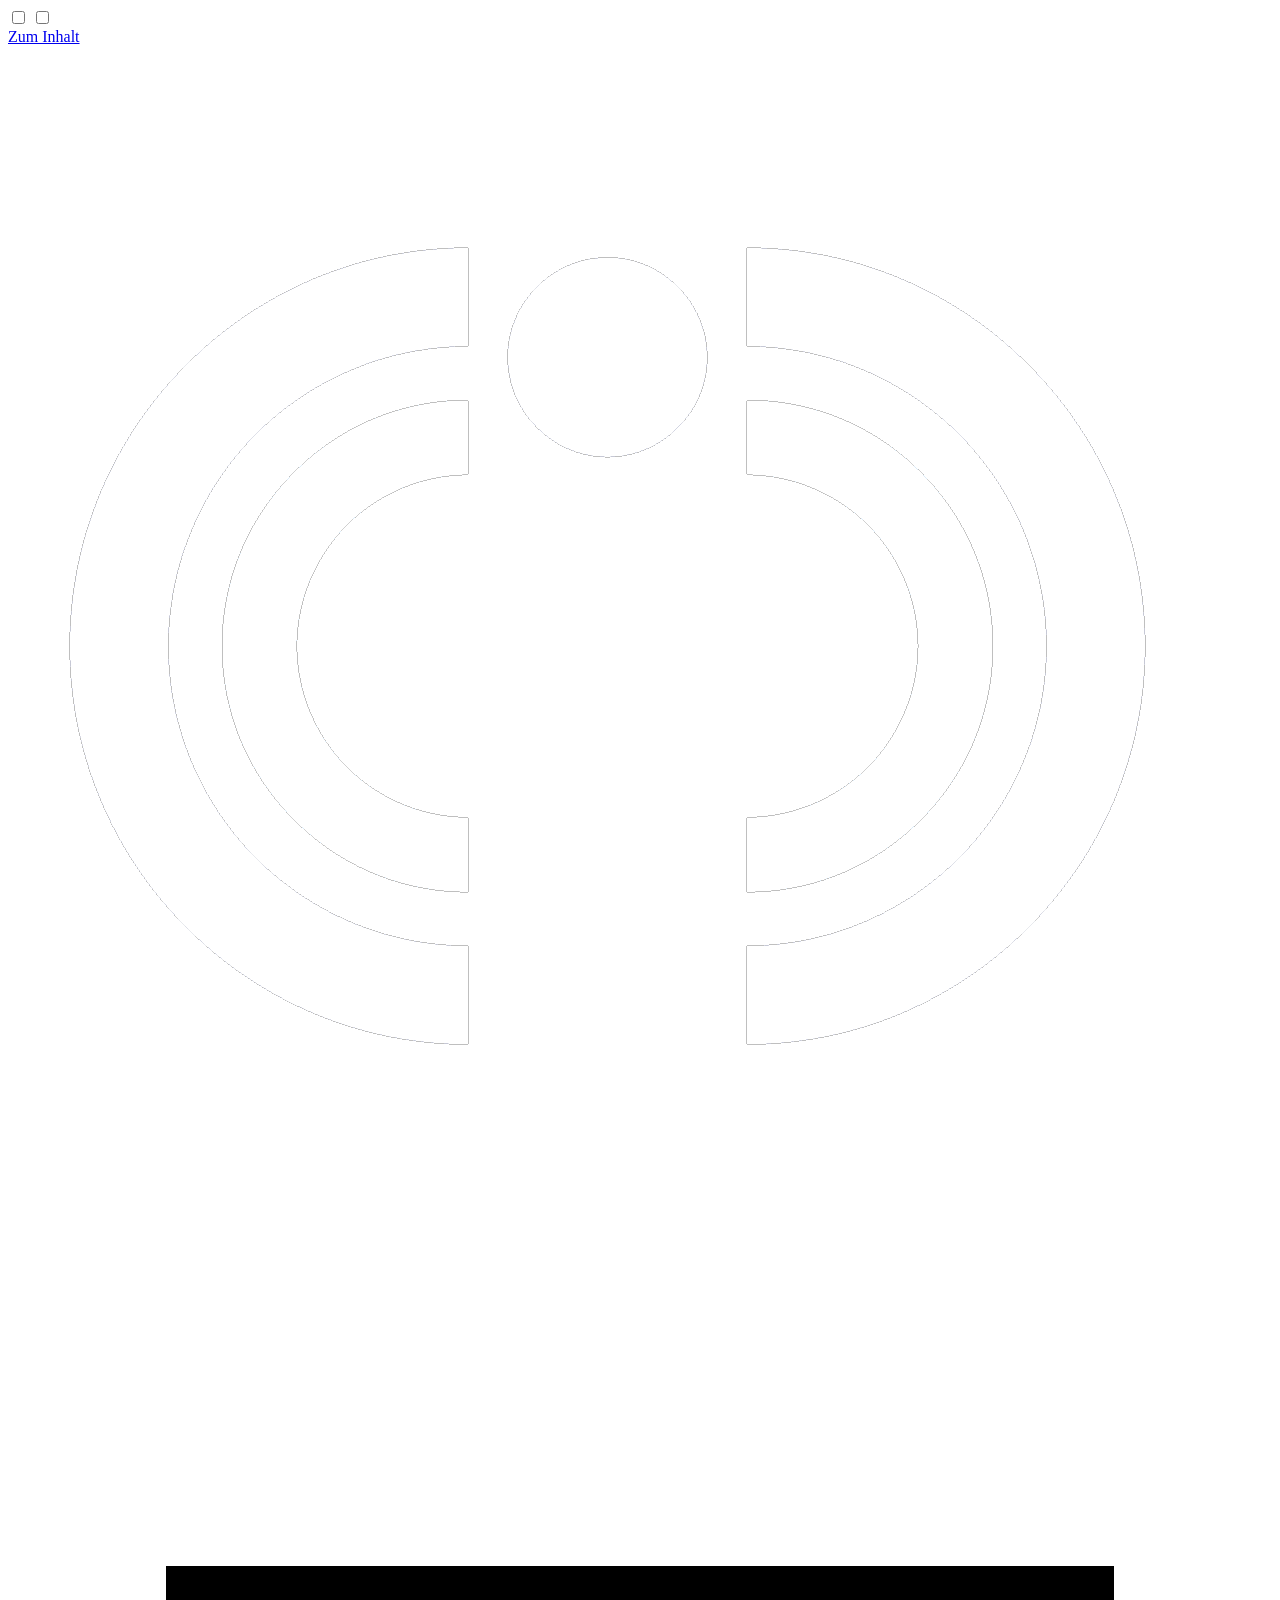
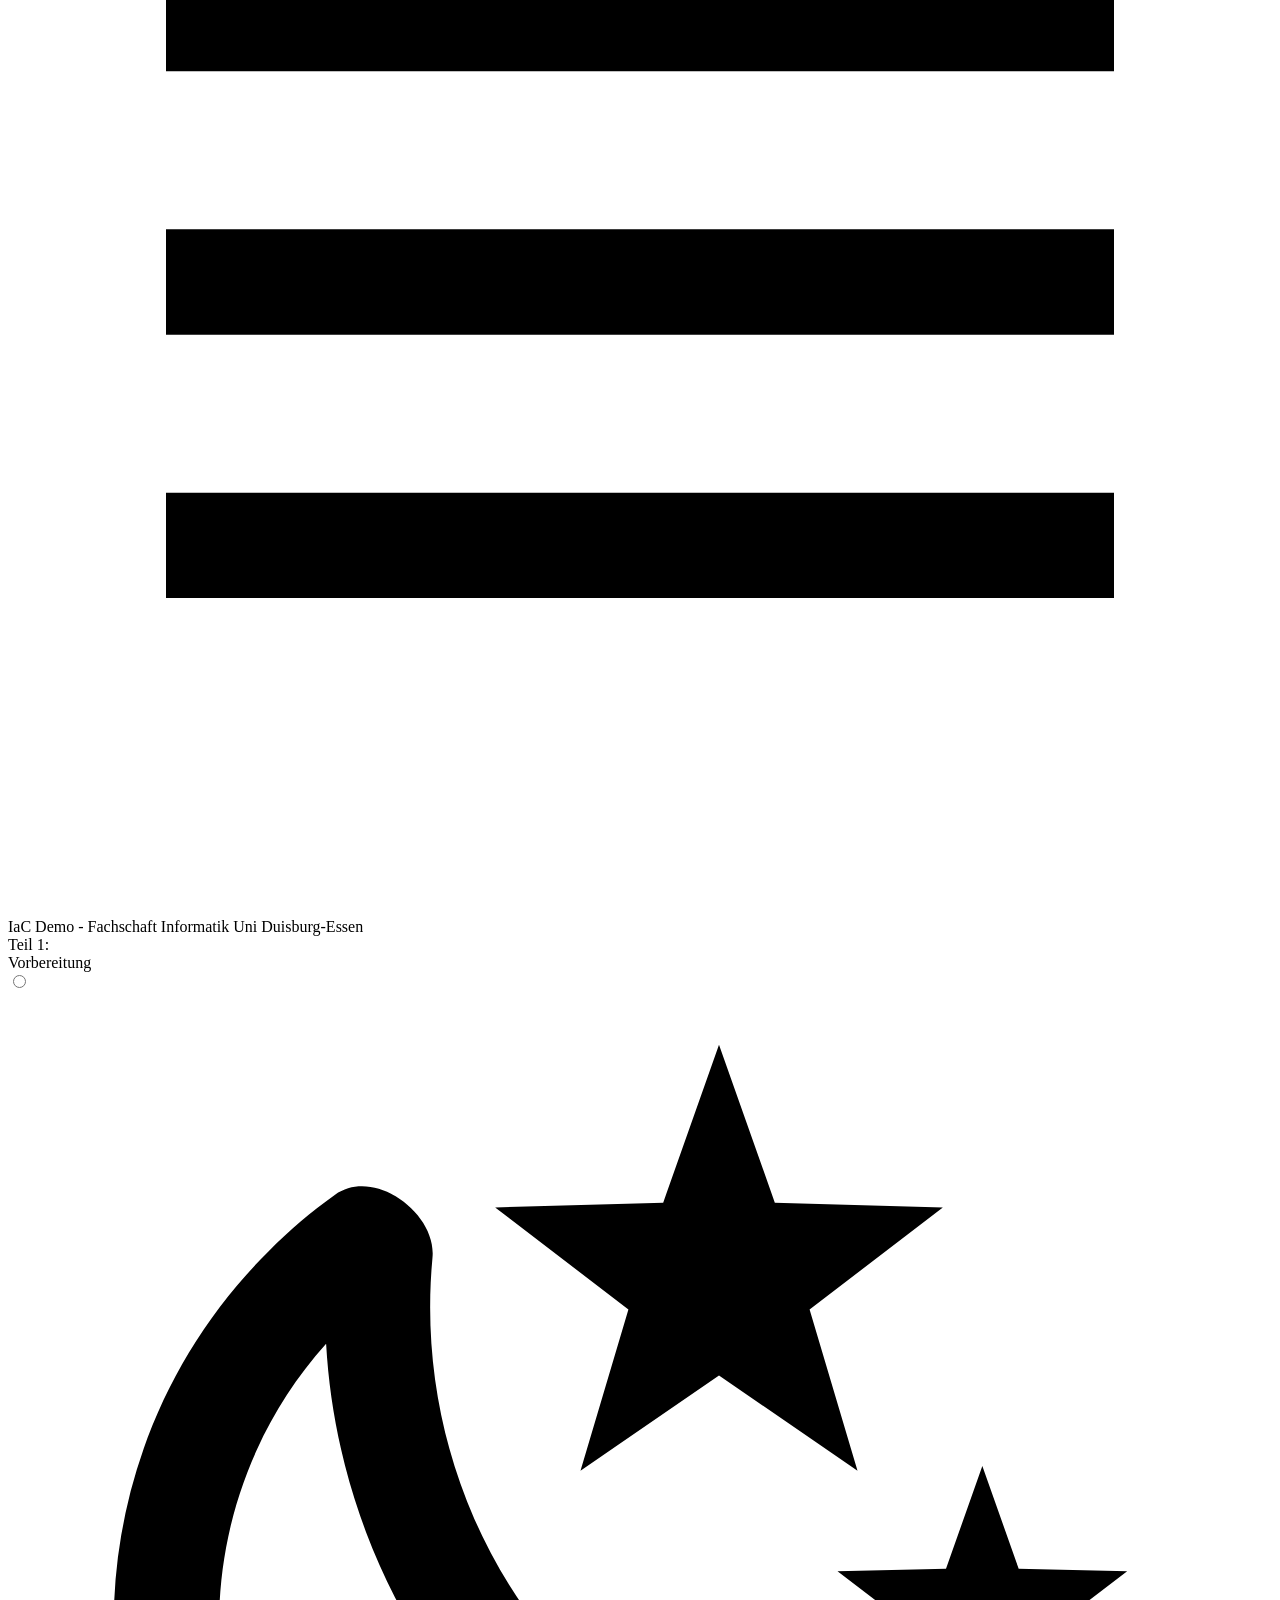
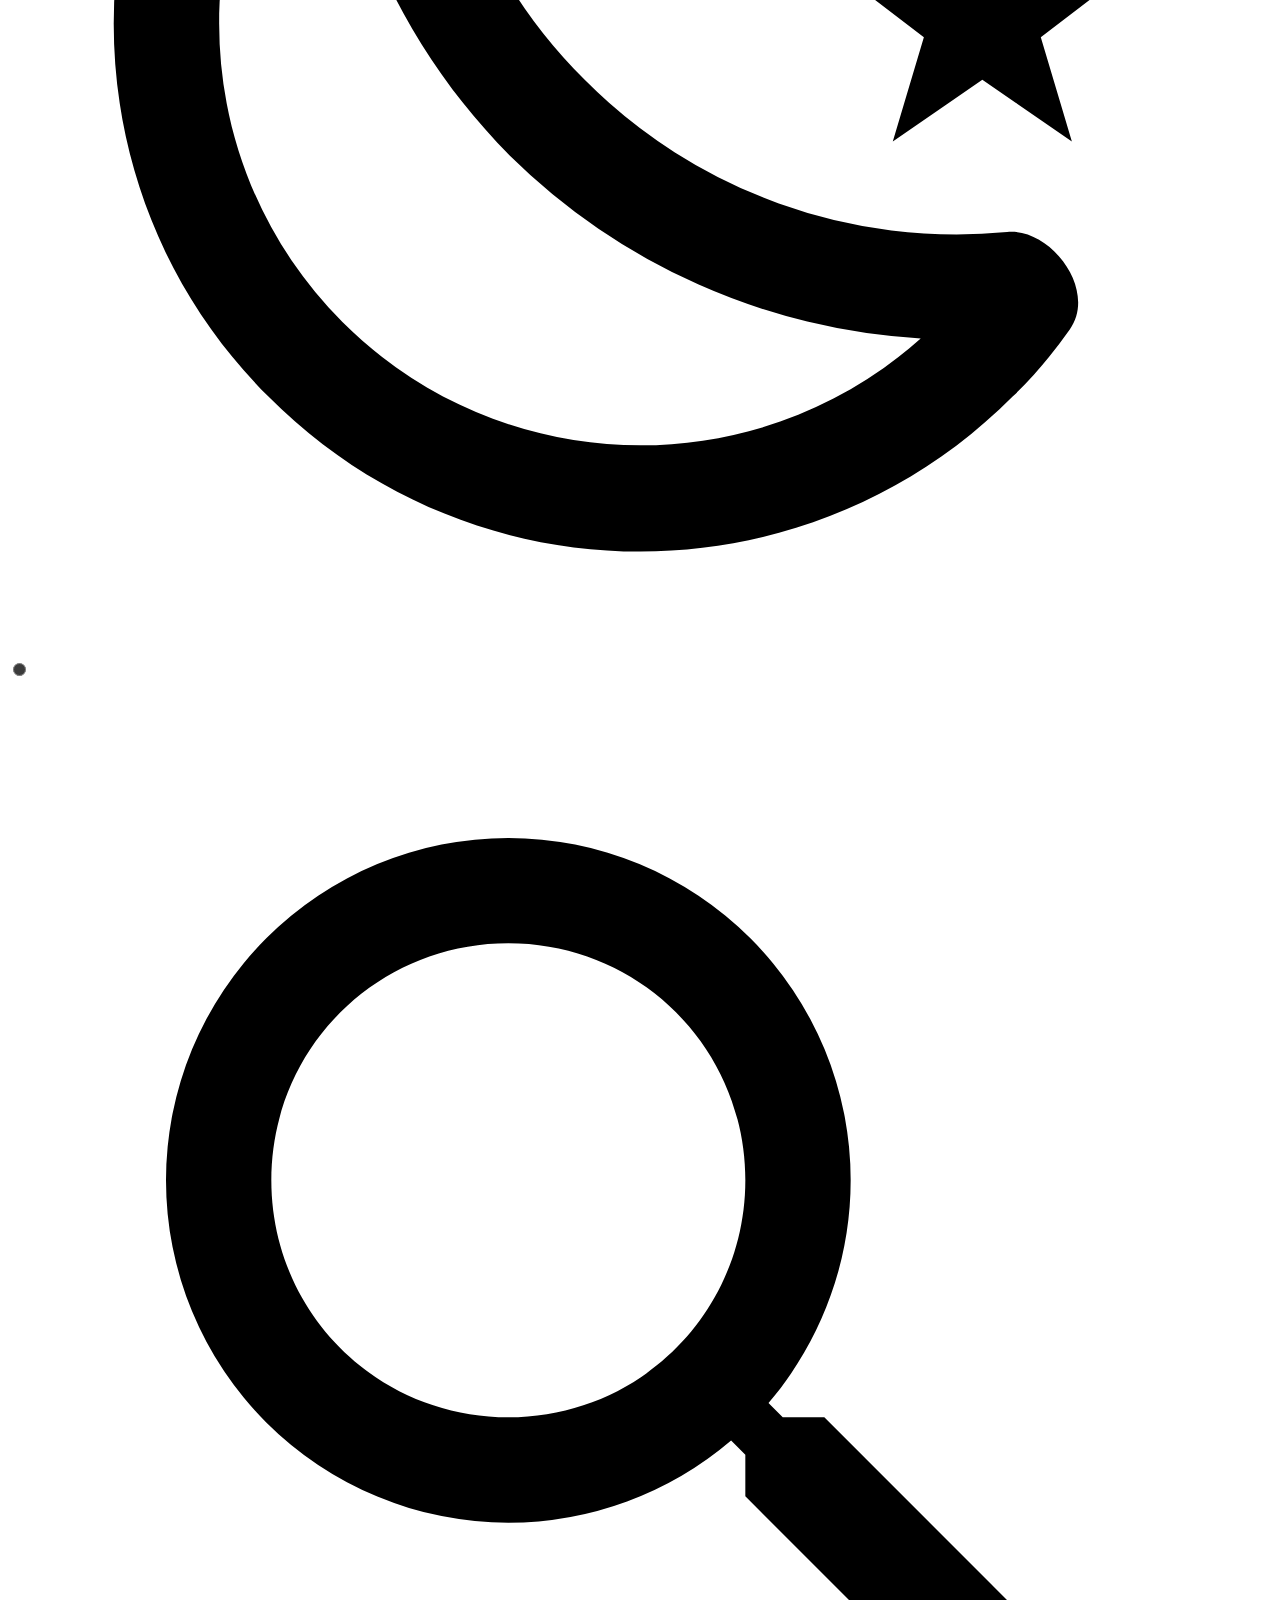
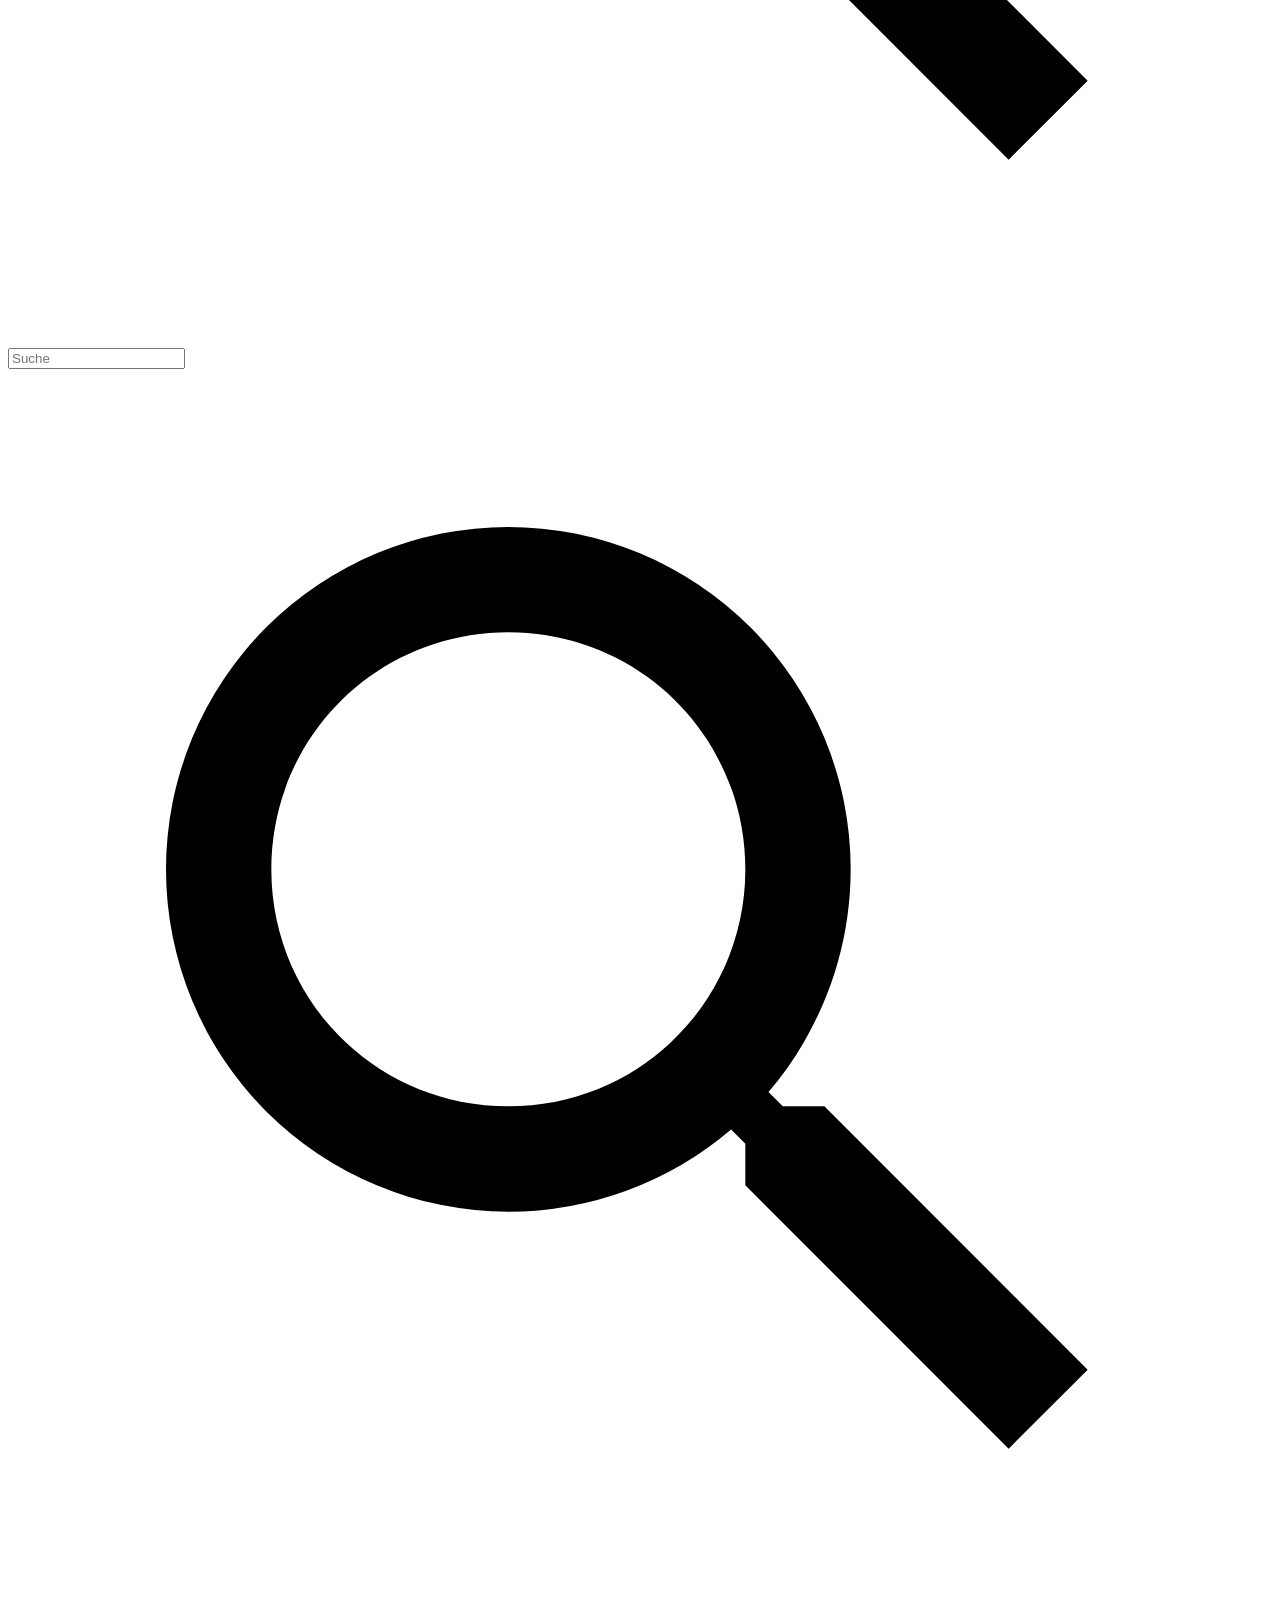
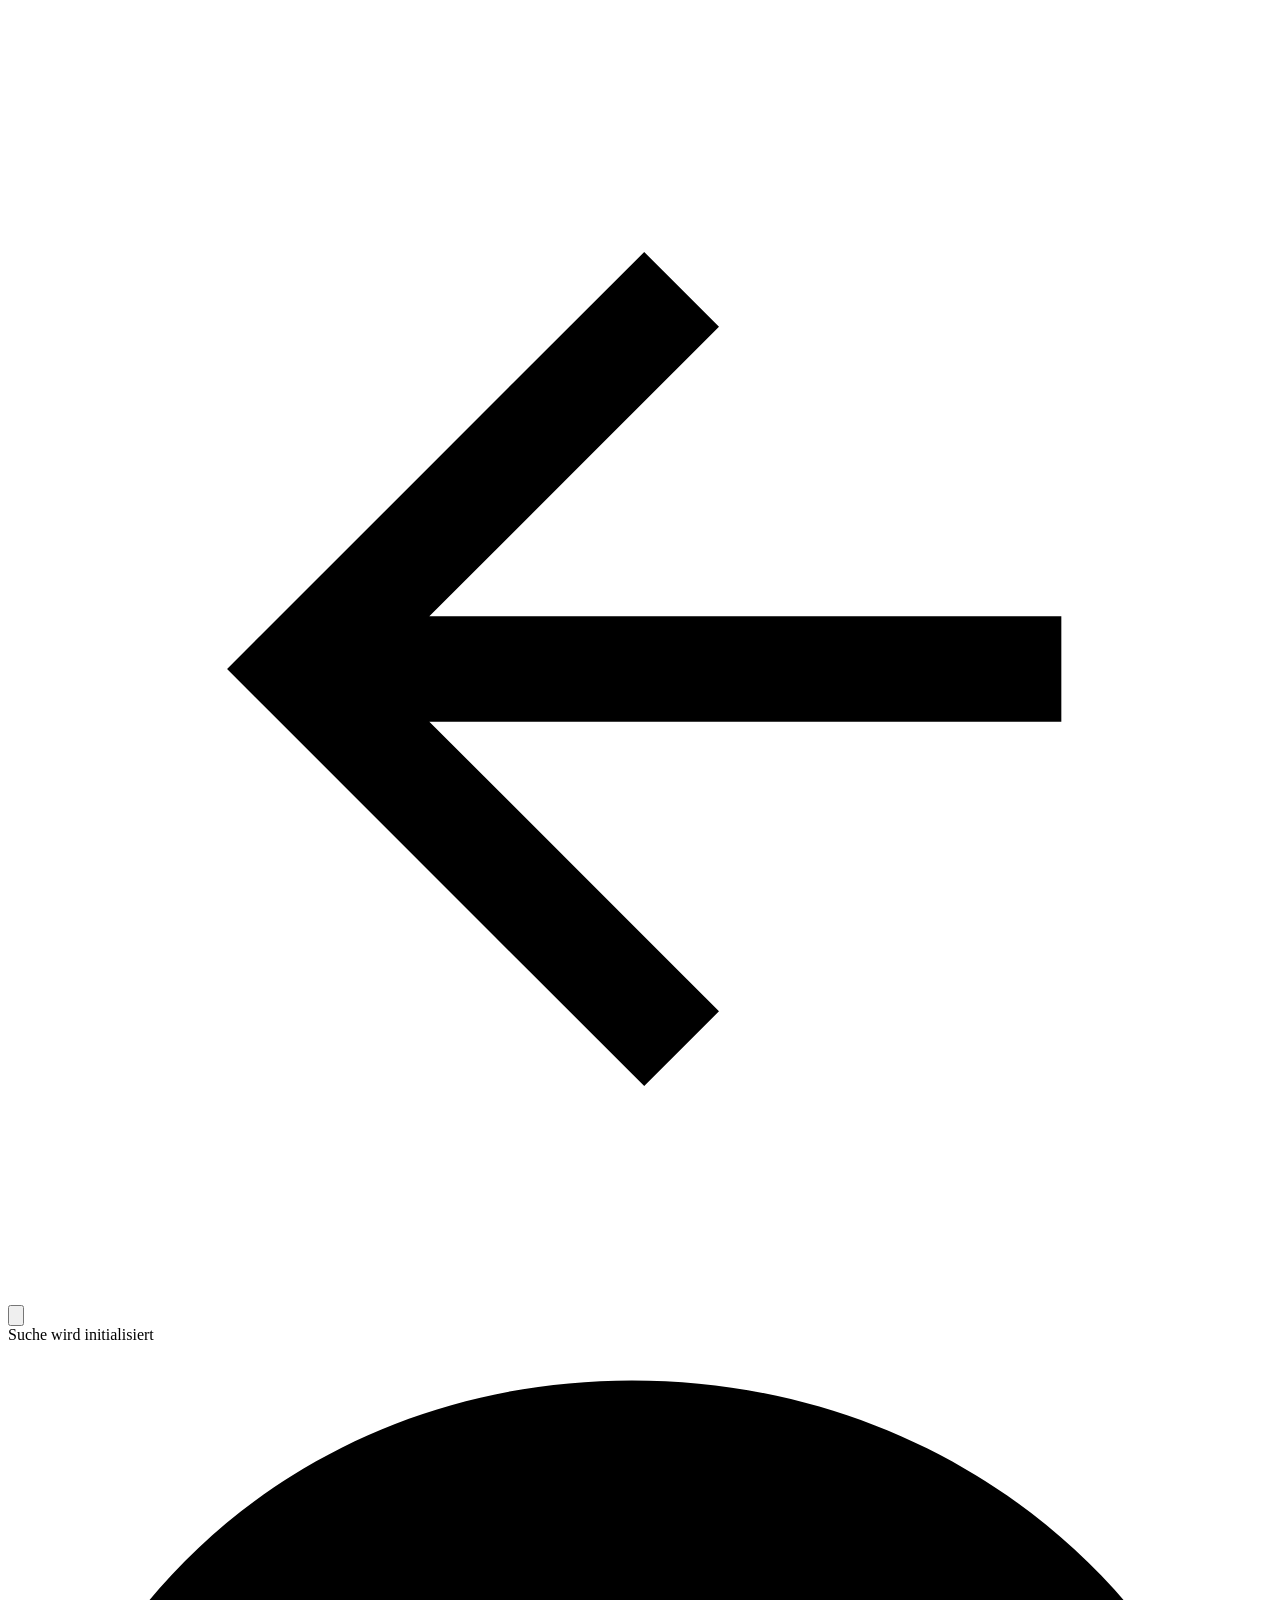
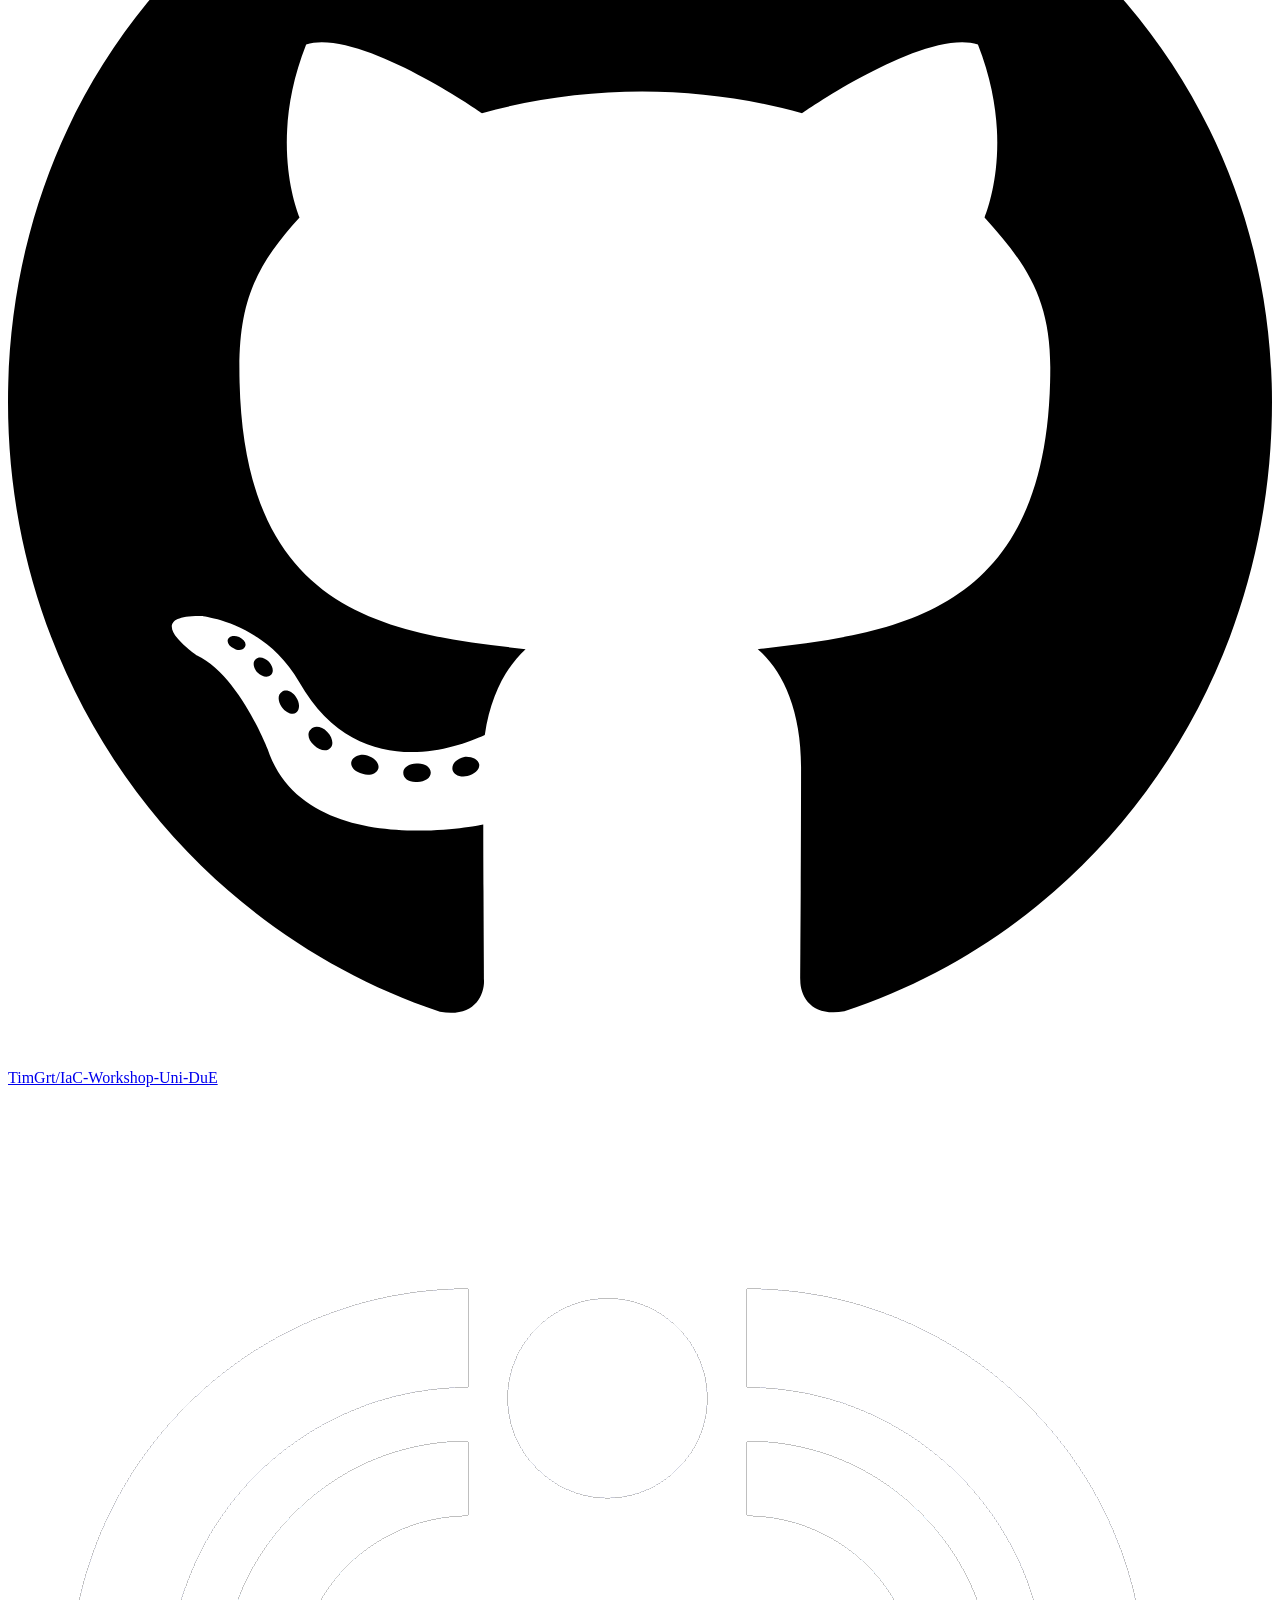
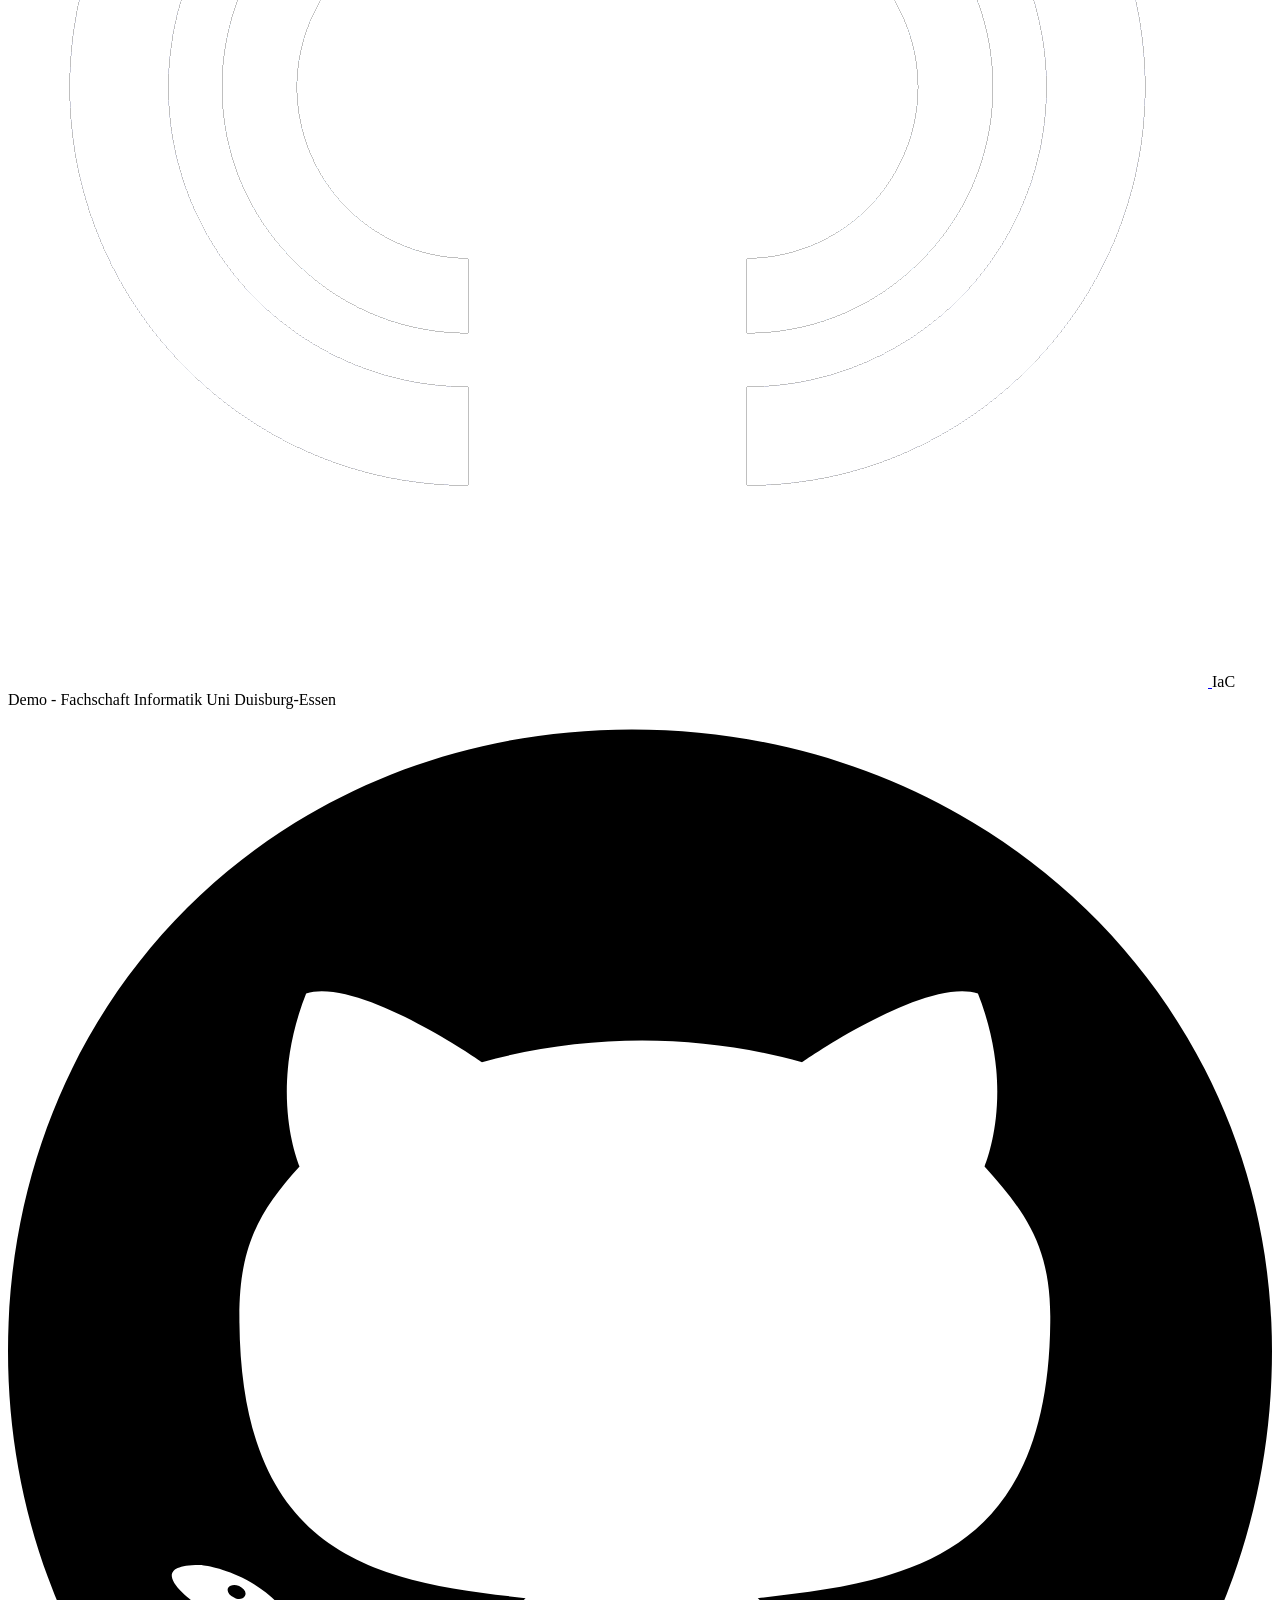
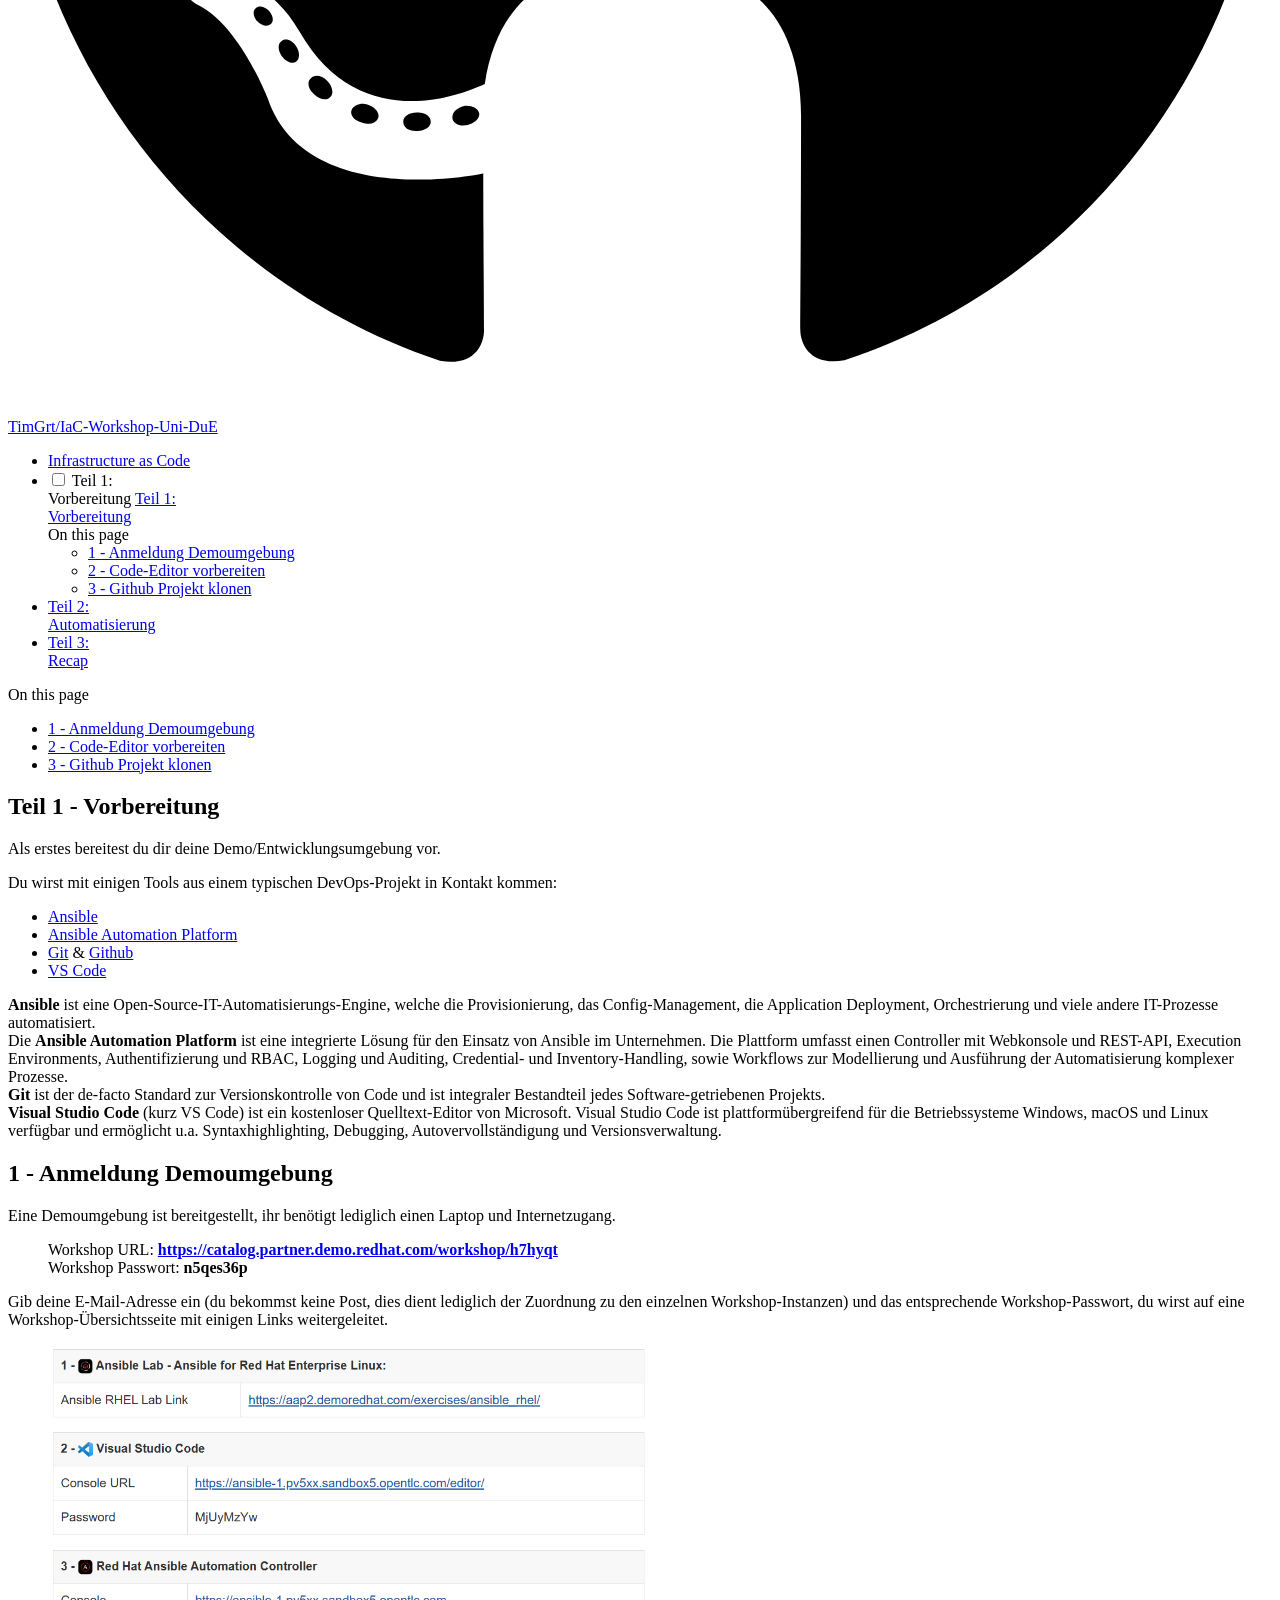
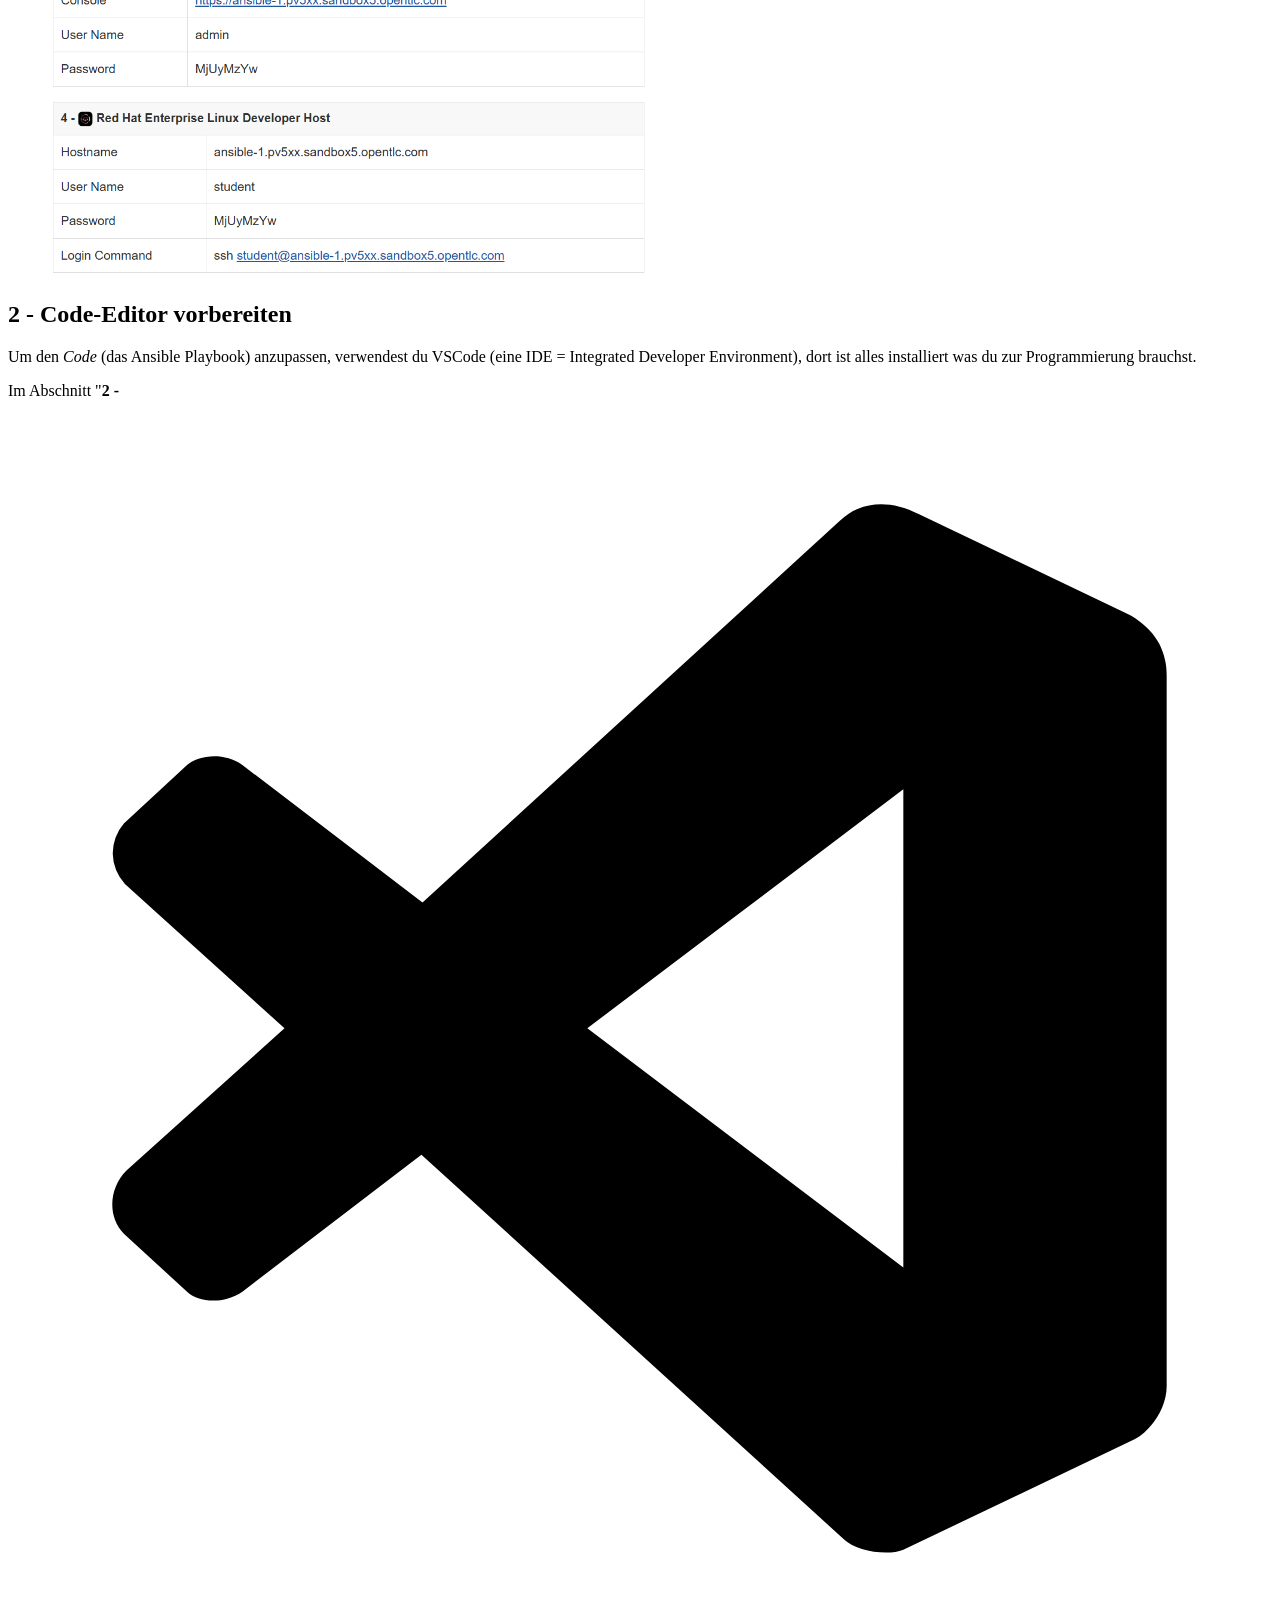
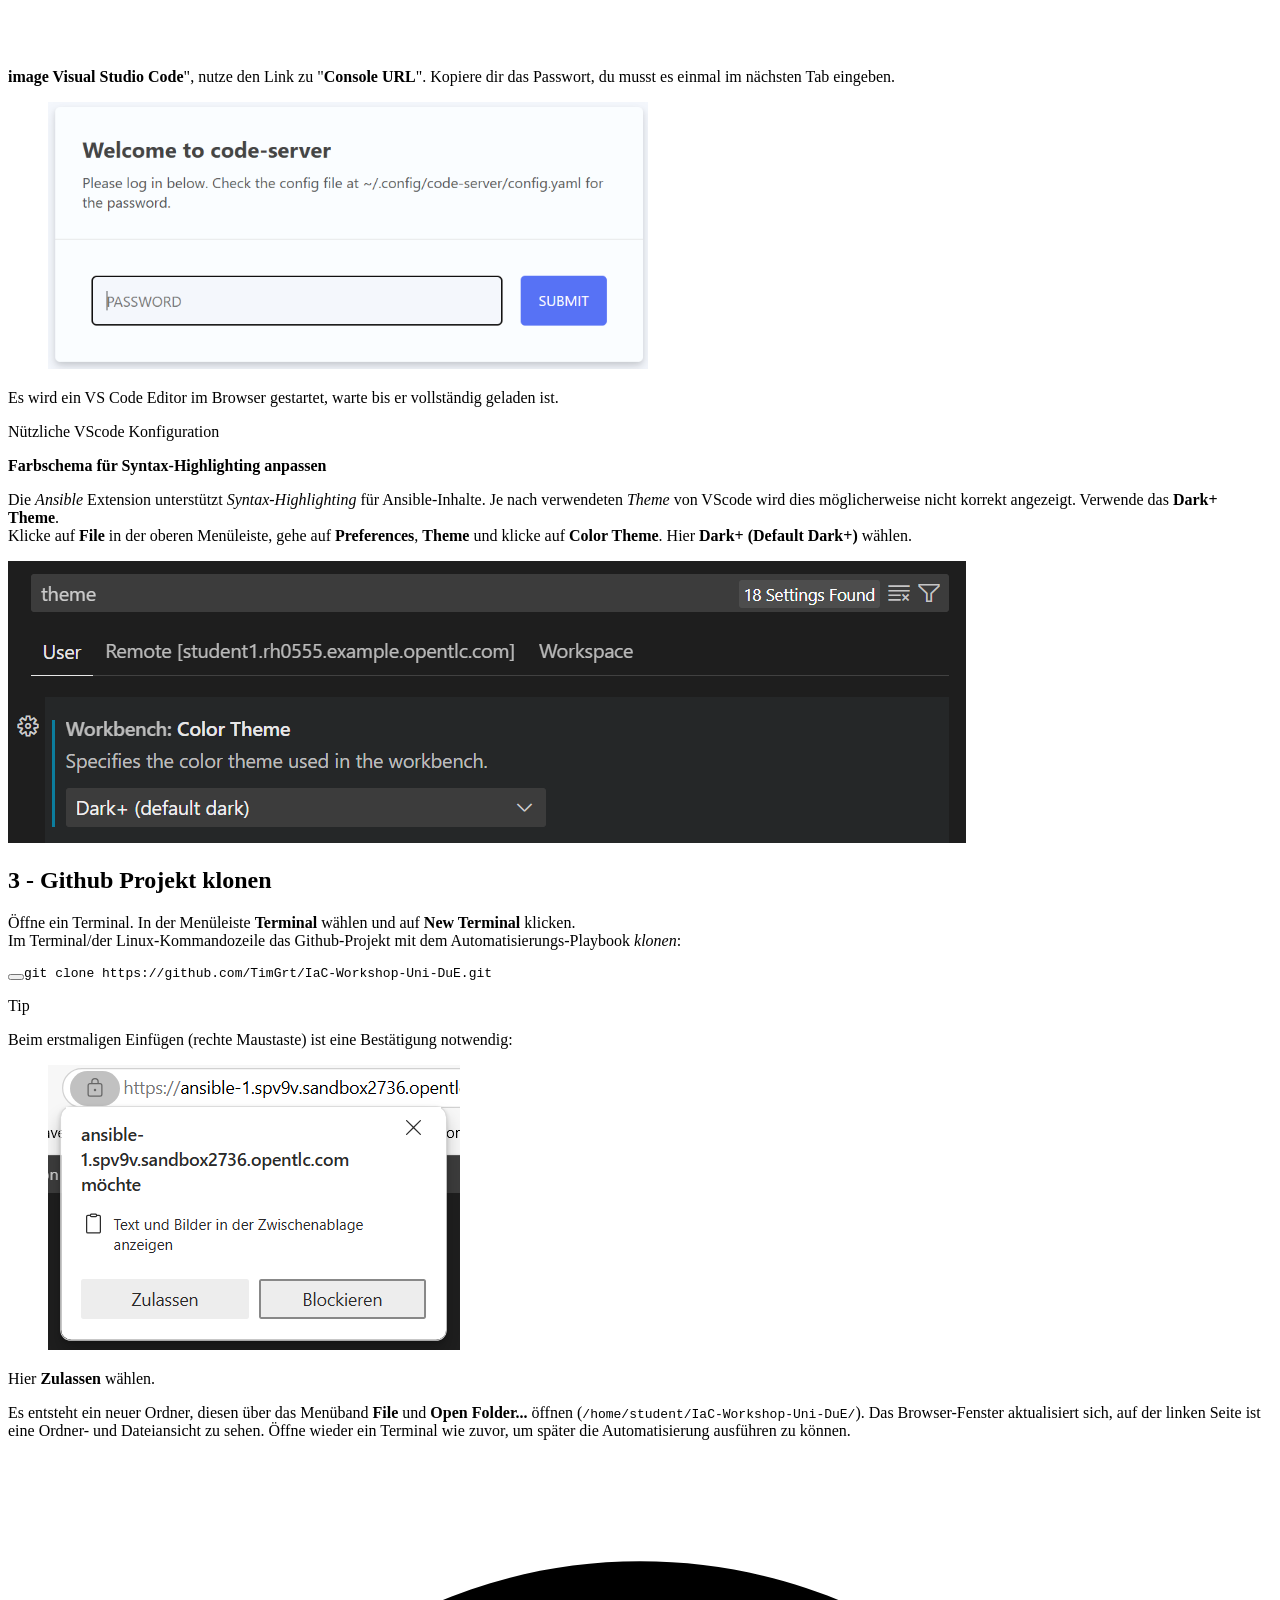
==== commit 2830d104: "Deployed 66ac689 with MkDocs version: 1.6.1" ====
--- a/part1/index.html
+++ b/part1/index.html
@@ -498,8 +498,8 @@
 <p>Eine Demoumgebung ist bereitgestellt, ihr benötigt lediglich einen Laptop und Internetzugang.  </p>
 <div class="admonition note">
 <p><figure markdown="span">
-    Workshop URL: <strong><a href="https://timgrt.github.io/IaC-Workshop-Uni-DuE/" target="_blank">Dein Trainer wird dir den passenden Link nennen!</a></strong><br />
-    Workshop Passwort: <strong>Dein Trainer wird dir das Passwort nennen!</strong>
+    Workshop URL: <strong><a href="https://catalog.partner.demo.redhat.com/workshop/h7hyqt" target="_blank">https://catalog.partner.demo.redhat.com/workshop/h7hyqt</a></strong><br />
+    Workshop Passwort: <strong>n5qes36p</strong>
 </figure></p>
 </div>
 <p>Gib deine E-Mail-Adresse ein (du bekommst keine Post, dies dient lediglich der Zuordnung zu den einzelnen Workshop-Instanzen) und das entsprechende Workshop-Passwort, du wirst auf eine Workshop-Übersichtsseite mit einigen Links weitergeleitet.</p>
@@ -554,7 +554,7 @@
     <span class="md-icon" title="Letztes Update">
       <svg xmlns="http://www.w3.org/2000/svg" viewBox="0 0 24 24"><path d="M21 13.1c-.1 0-.3.1-.4.2l-1 1 2.1 2.1 1-1c.2-.2.2-.6 0-.8l-1.3-1.3c-.1-.1-.2-.2-.4-.2m-1.9 1.8-6.1 6V23h2.1l6.1-6.1zM12.5 7v5.2l4 2.4-1 1L11 13V7zM11 21.9c-5.1-.5-9-4.8-9-9.9C2 6.5 6.5 2 12 2c5.3 0 9.6 4.1 10 9.3-.3-.1-.6-.2-1-.2s-.7.1-1 .2C19.6 7.2 16.2 4 12 4c-4.4 0-8 3.6-8 8 0 4.1 3.1 7.5 7.1 7.9l-.1.2z"/></svg>
     </span>
-    <span class="git-revision-date-localized-plugin git-revision-date-localized-plugin-date" title="April 11, 2025 13:39:05">April 11, 2025</span>
+    <span class="git-revision-date-localized-plugin git-revision-date-localized-plugin-date" title="April 24, 2025 07:39:22">April 24, 2025</span>
   </span>
 
     
@@ -651,7 +651,7 @@
     </div>
     
     
-    <script id="__config" type="application/json">{"base": "..", "features": ["content.code.annotate", "content.code.copy", "navigation.footer", "navigation.instant", "navigation.sections", "navigation.top", "search.highlight", "search.suggest"], "search": "../assets/javascripts/workers/search.f8cc74c7.min.js", "translations": {"clipboard.copied": "In Zwischenablage kopiert", "clipboard.copy": "In Zwischenablage kopieren", "search.result.more.one": "1 weiteres Suchergebnis auf dieser Seite", "search.result.more.other": "# weitere Suchergebnisse auf dieser Seite", "search.result.none": "Keine Suchergebnisse", "search.result.one": "1 Suchergebnis", "search.result.other": "# Suchergebnisse", "search.result.placeholder": "Suchbegriff eingeben", "search.result.term.missing": "Es fehlt", "select.version": "Version ausw\u00e4hlen"}}</script>
+    <script id="__config" type="application/json">{"base": "..", "features": ["content.code.annotate", "content.code.copy", "navigation.footer", "navigation.instant", "navigation.prune", "navigation.sections", "navigation.top", "search.highlight", "search.suggest"], "search": "../assets/javascripts/workers/search.f8cc74c7.min.js", "translations": {"clipboard.copied": "In Zwischenablage kopiert", "clipboard.copy": "In Zwischenablage kopieren", "search.result.more.one": "1 weiteres Suchergebnis auf dieser Seite", "search.result.more.other": "# weitere Suchergebnisse auf dieser Seite", "search.result.none": "Keine Suchergebnisse", "search.result.one": "1 Suchergebnis", "search.result.other": "# Suchergebnisse", "search.result.placeholder": "Suchbegriff eingeben", "search.result.term.missing": "Es fehlt", "select.version": "Version ausw\u00e4hlen"}}</script>
     
     
       <script src="../assets/javascripts/bundle.c8b220af.min.js"></script>
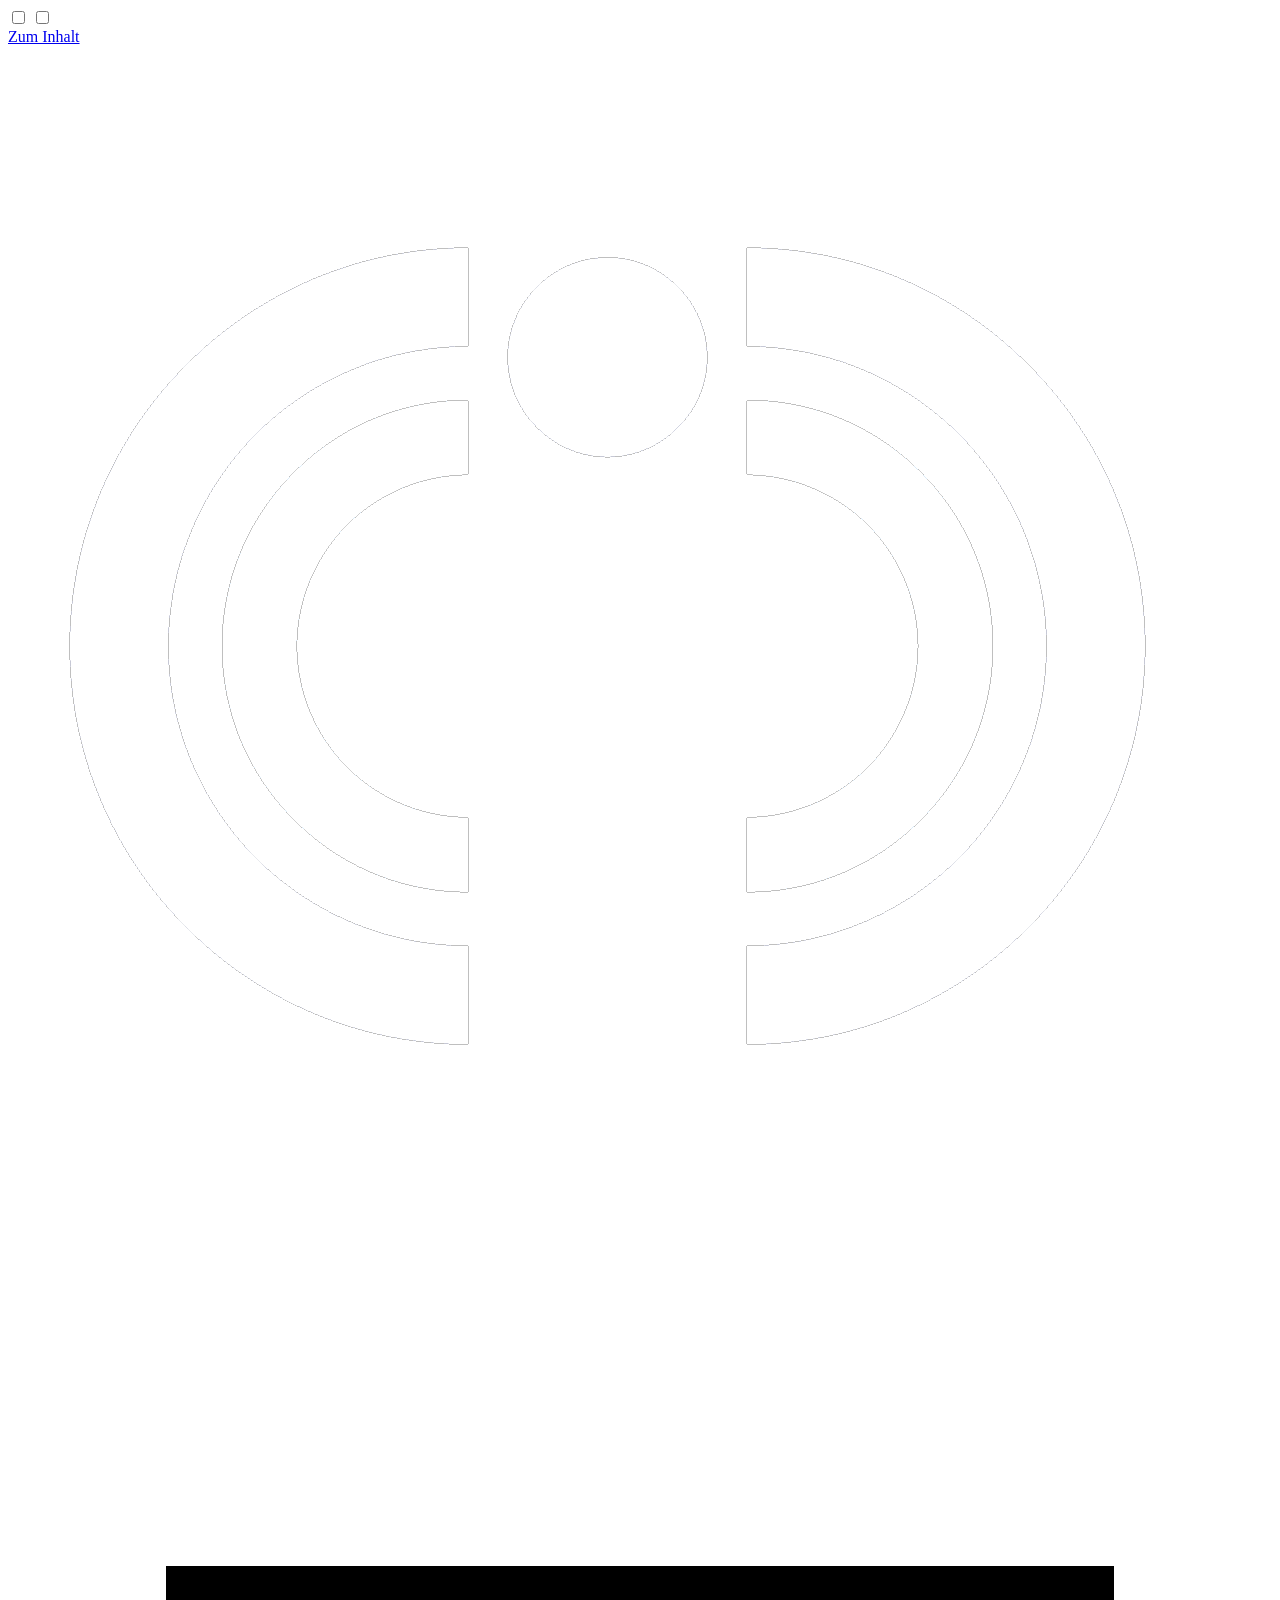
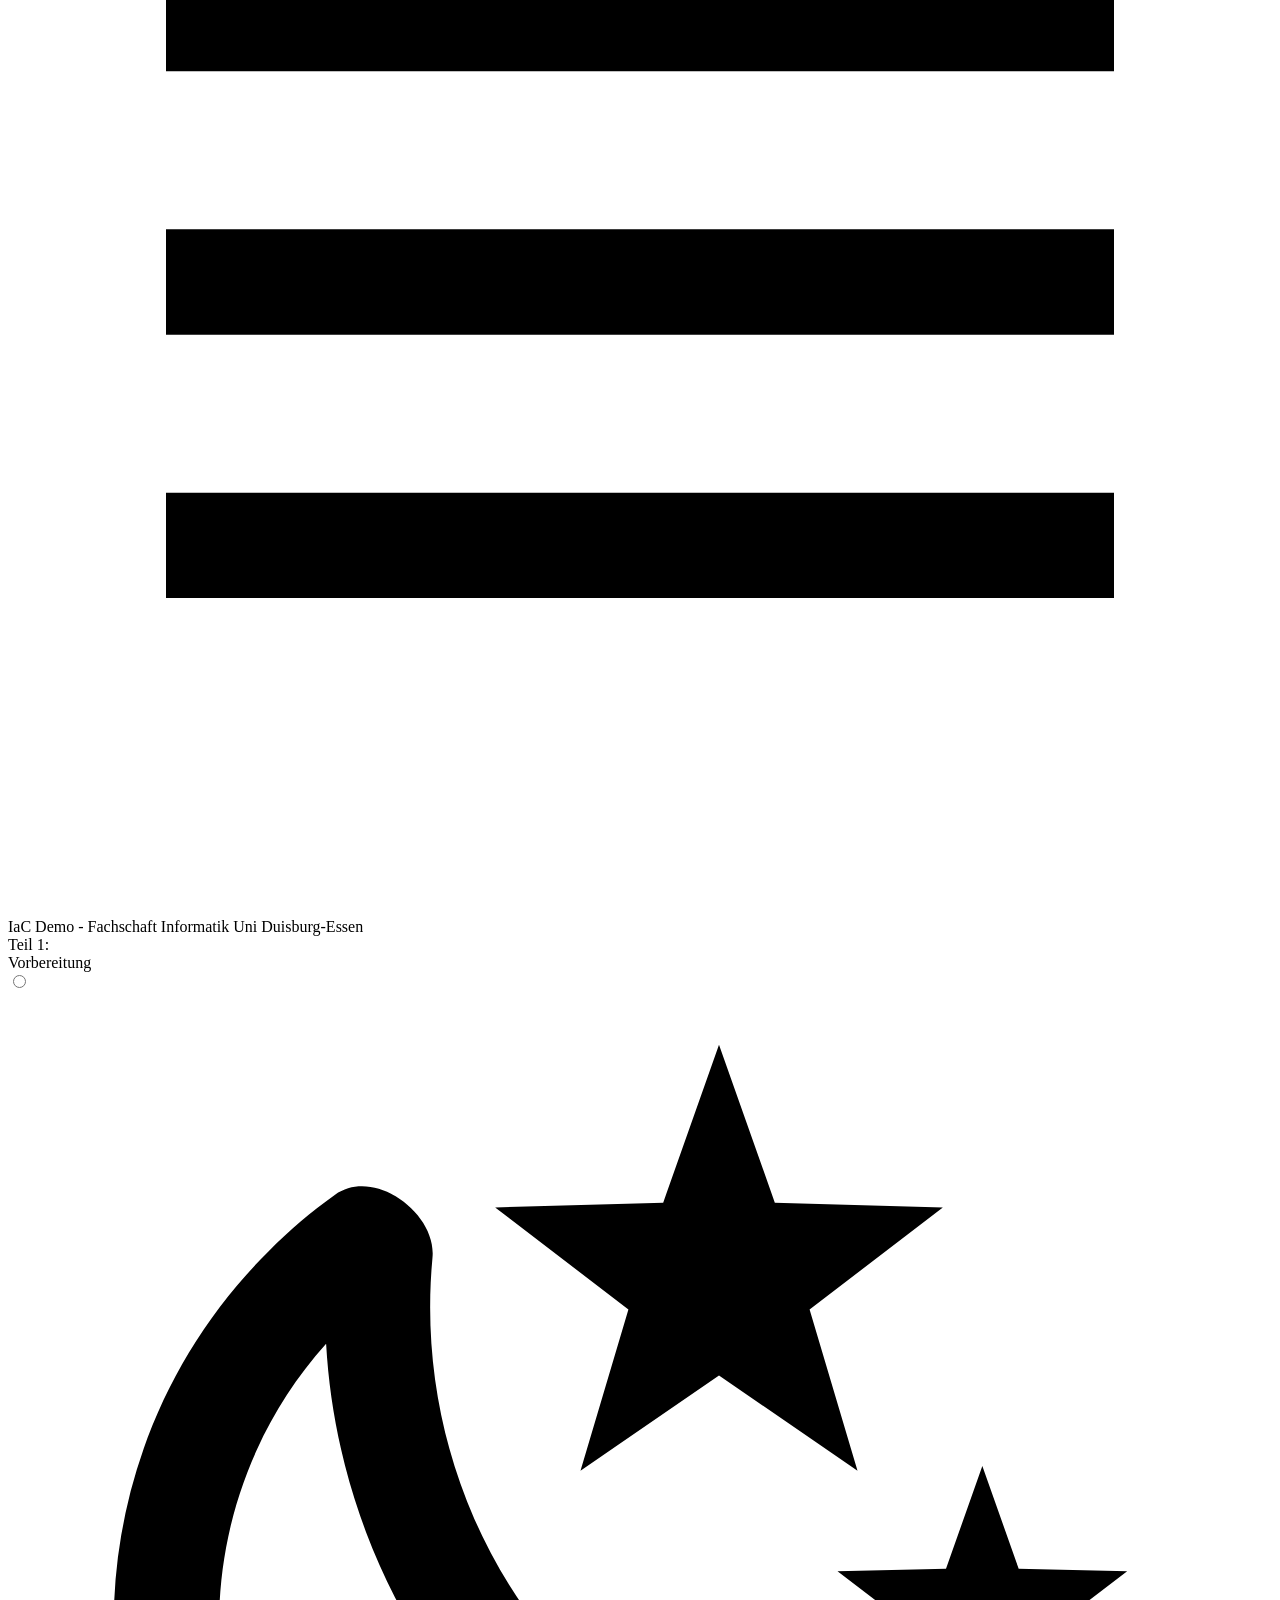
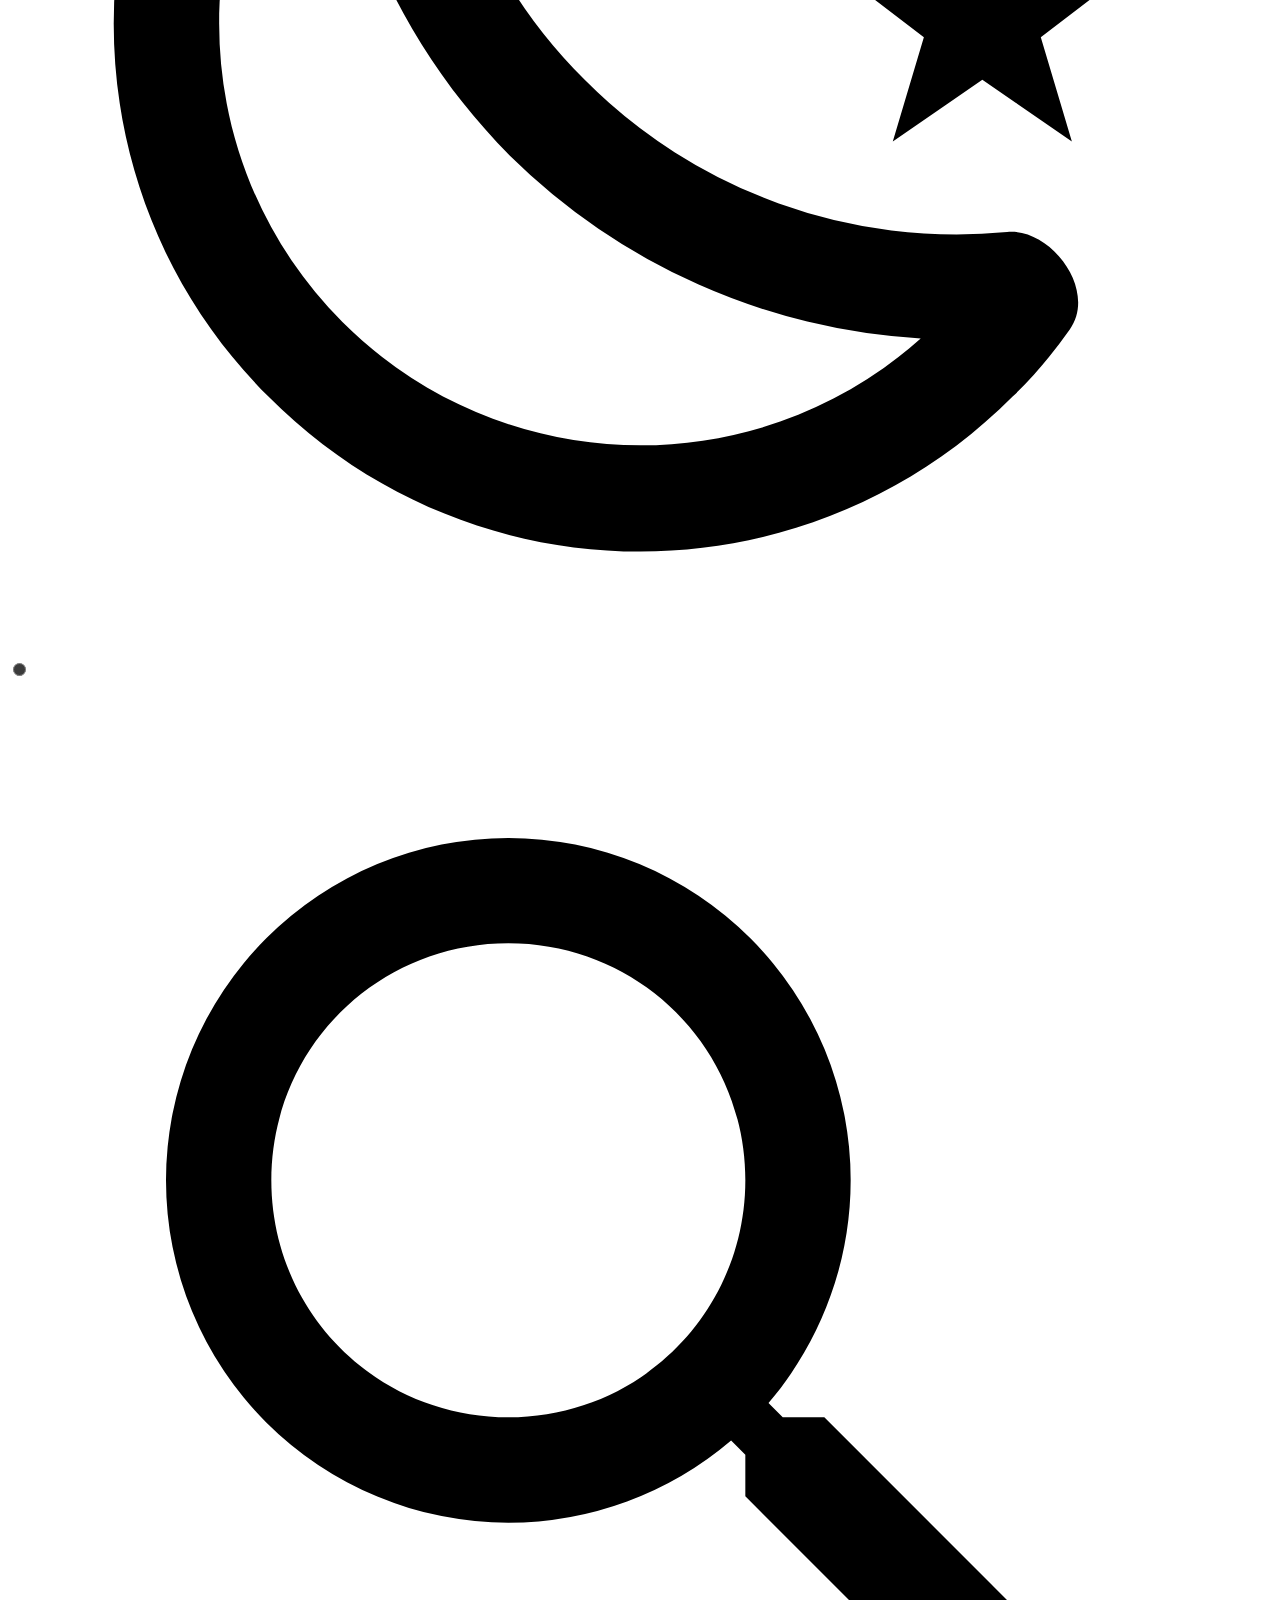
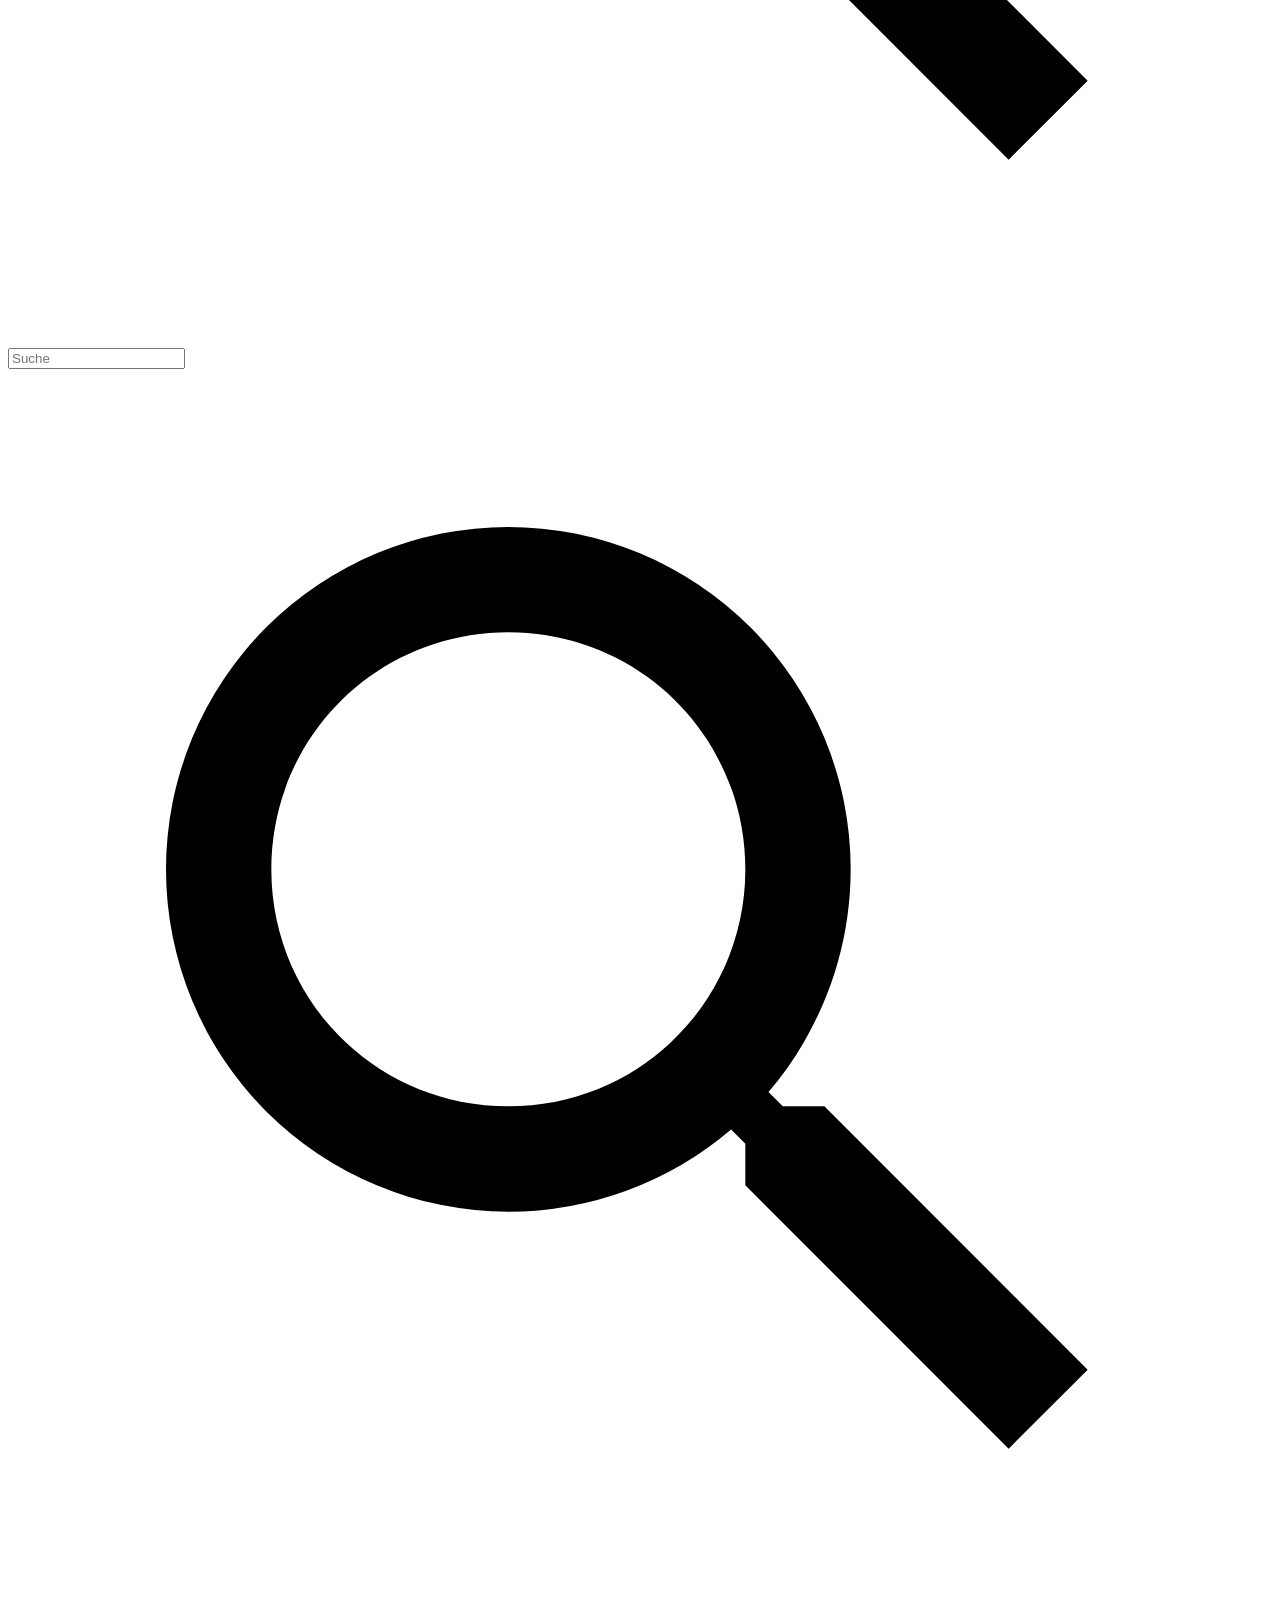
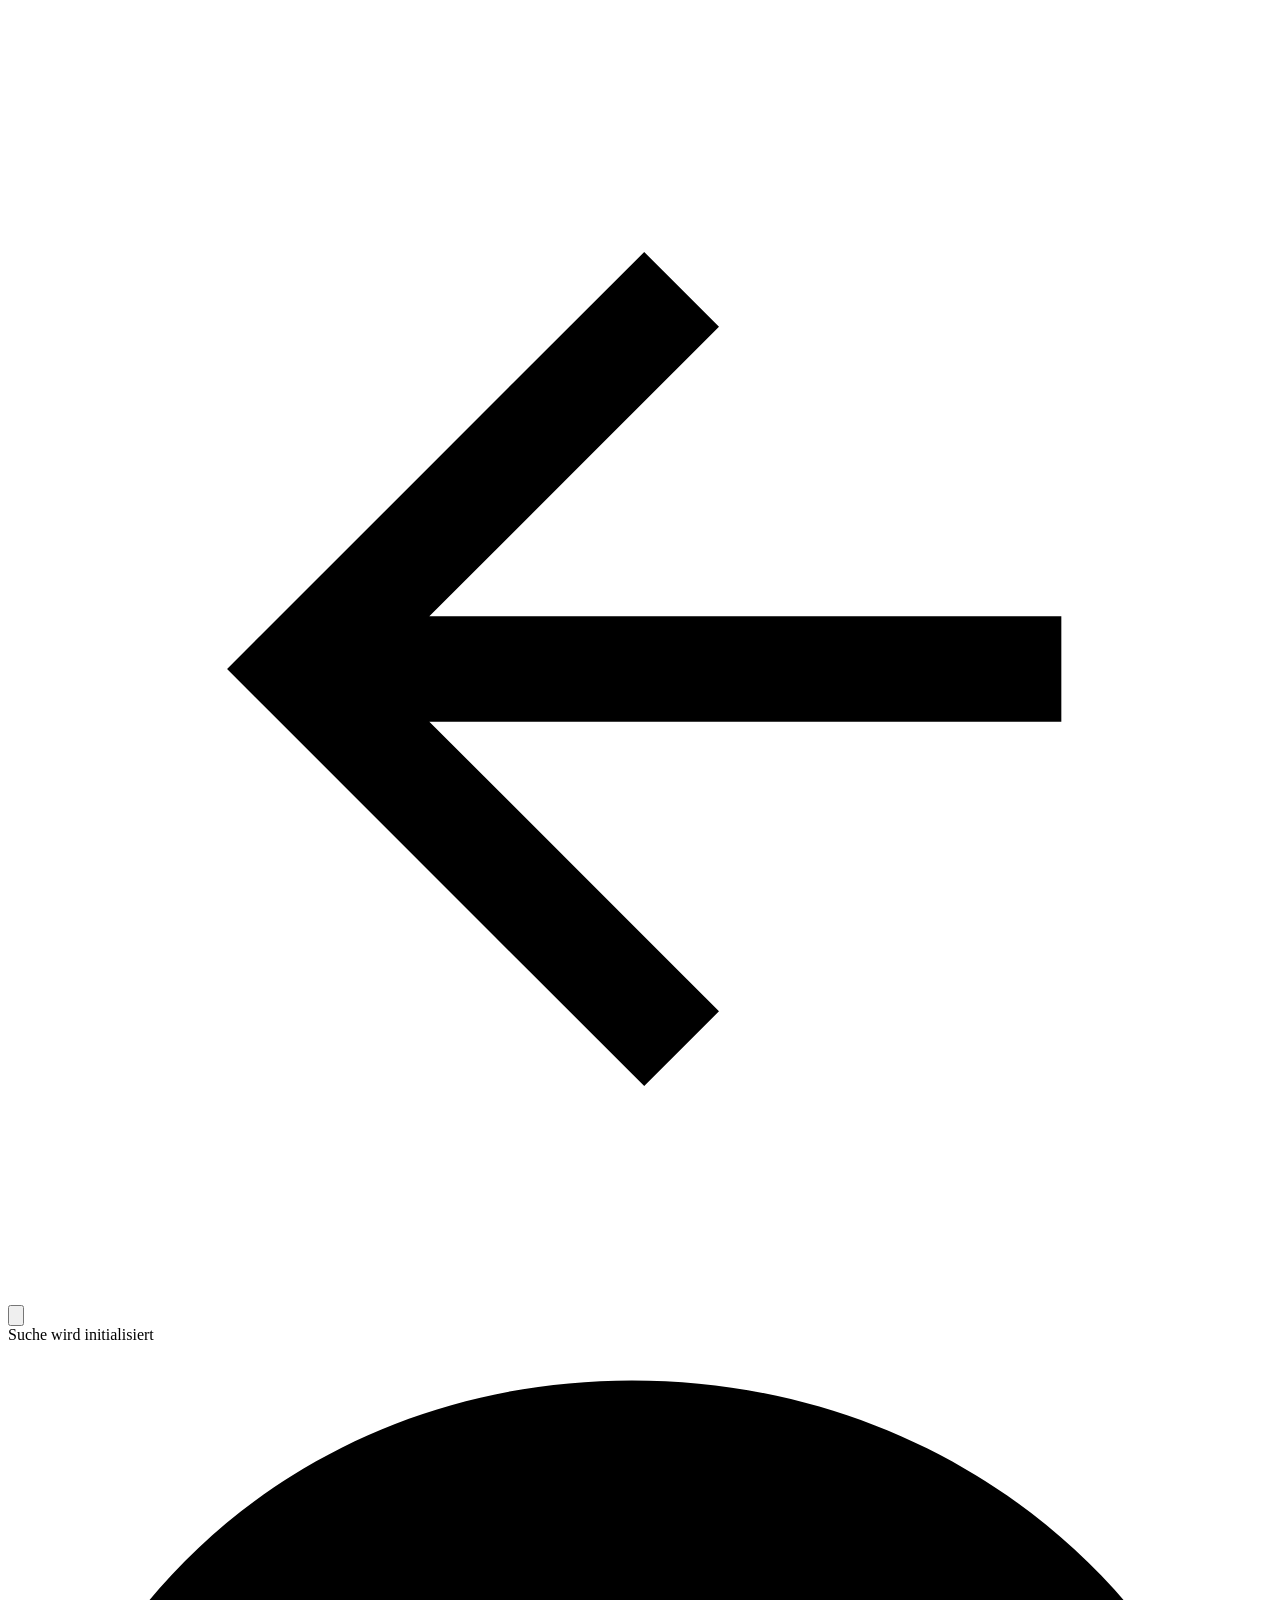
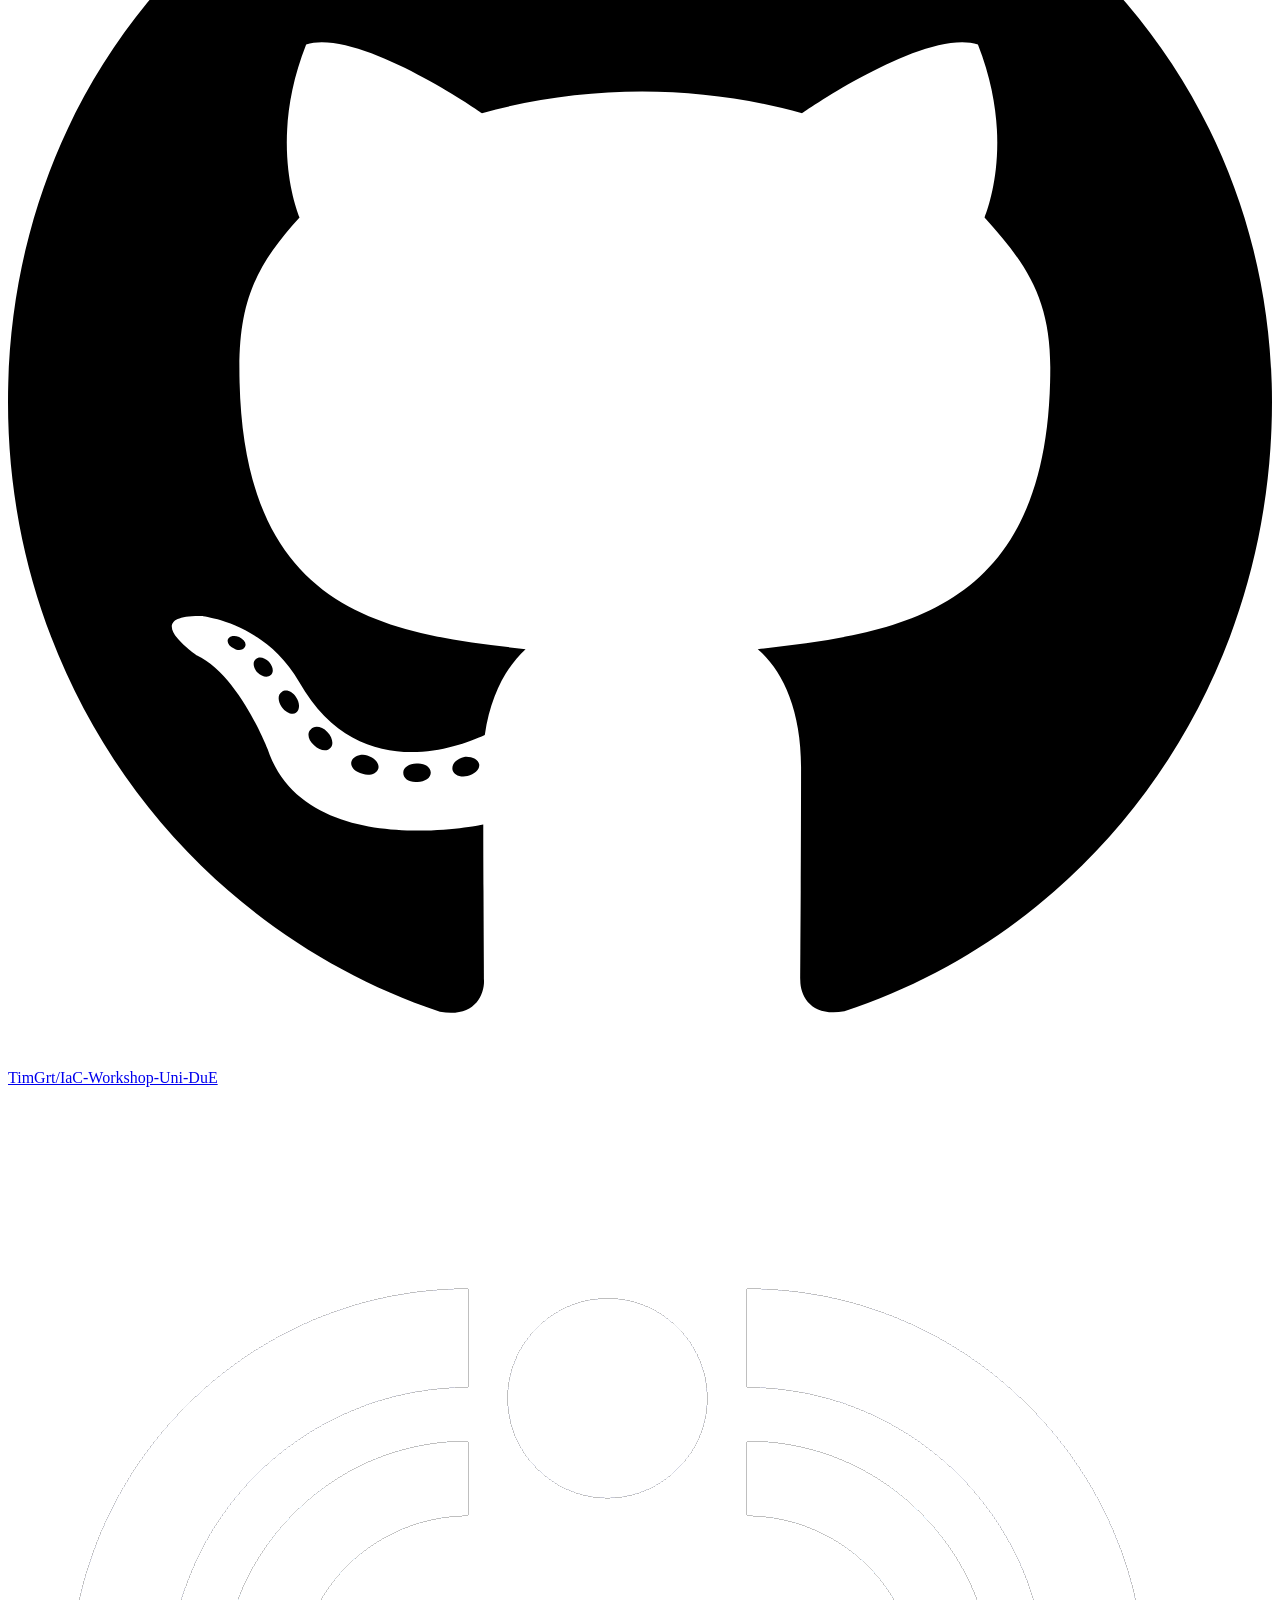
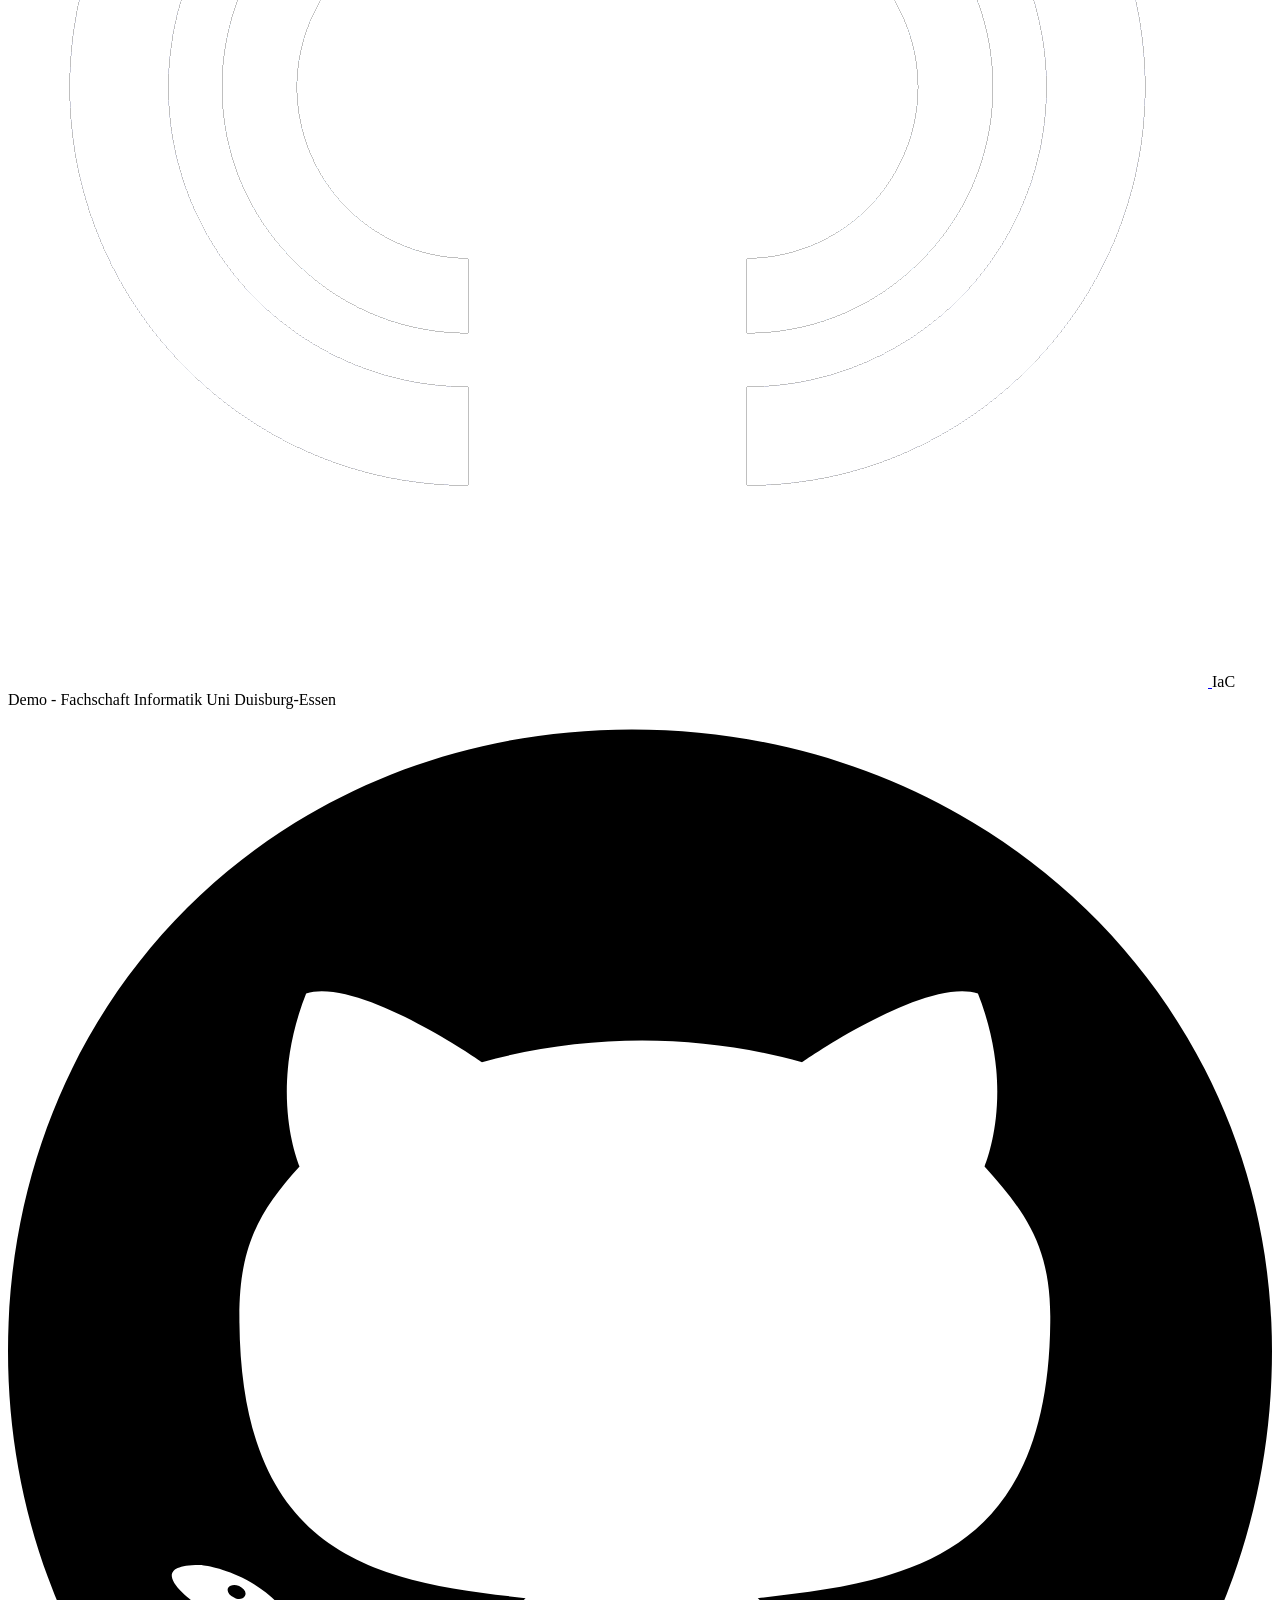
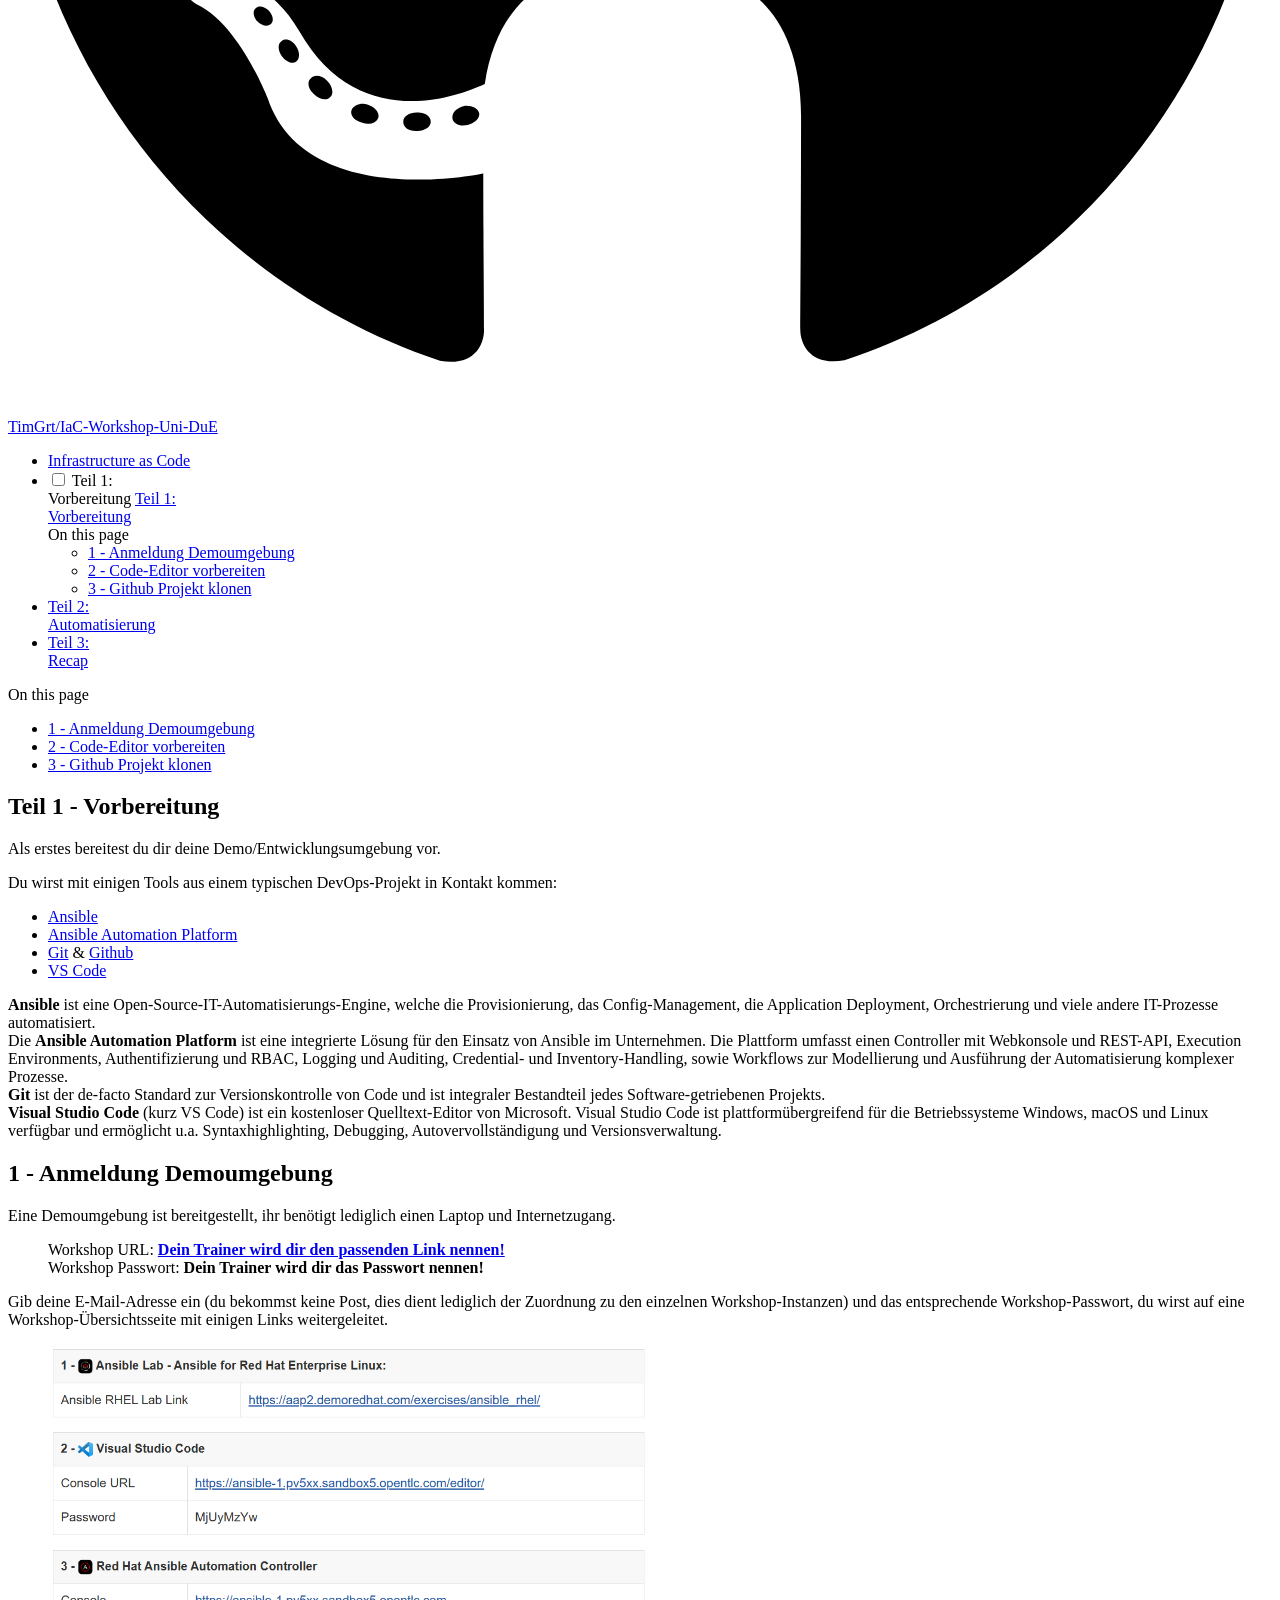
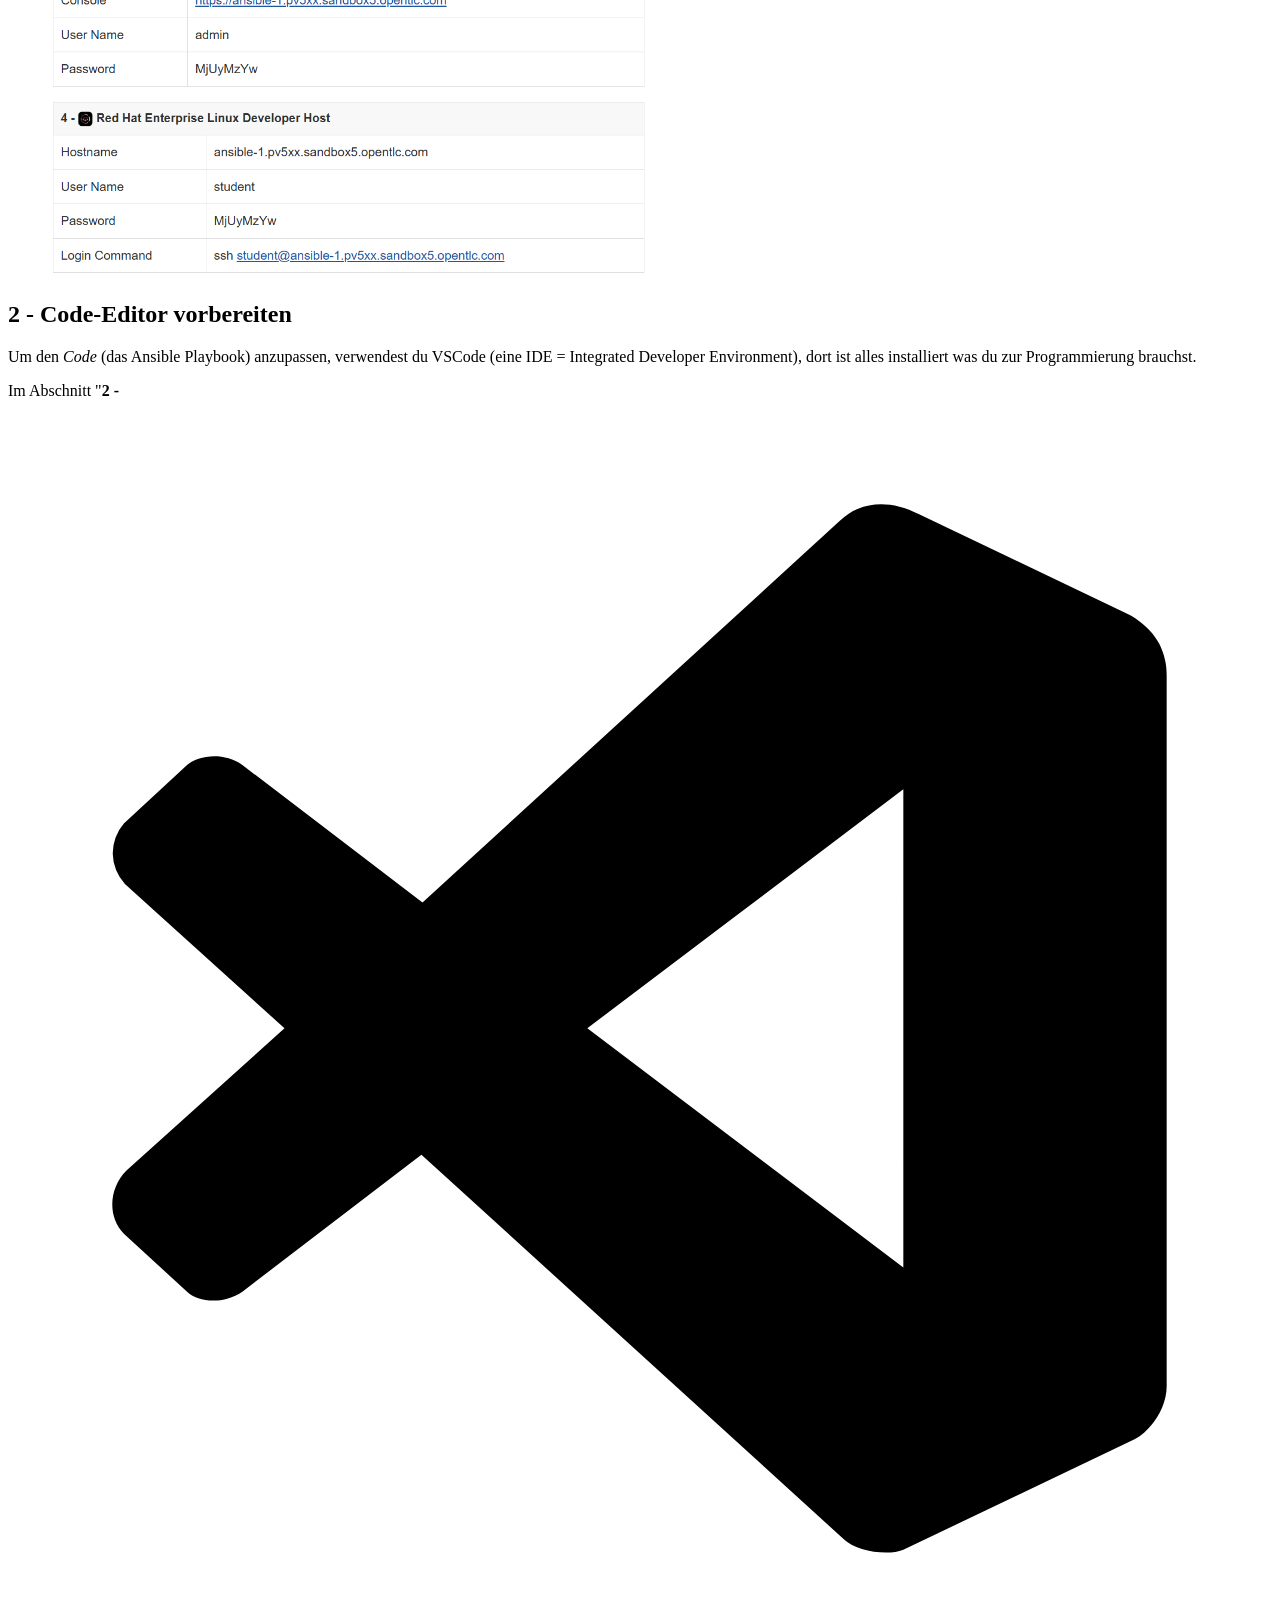
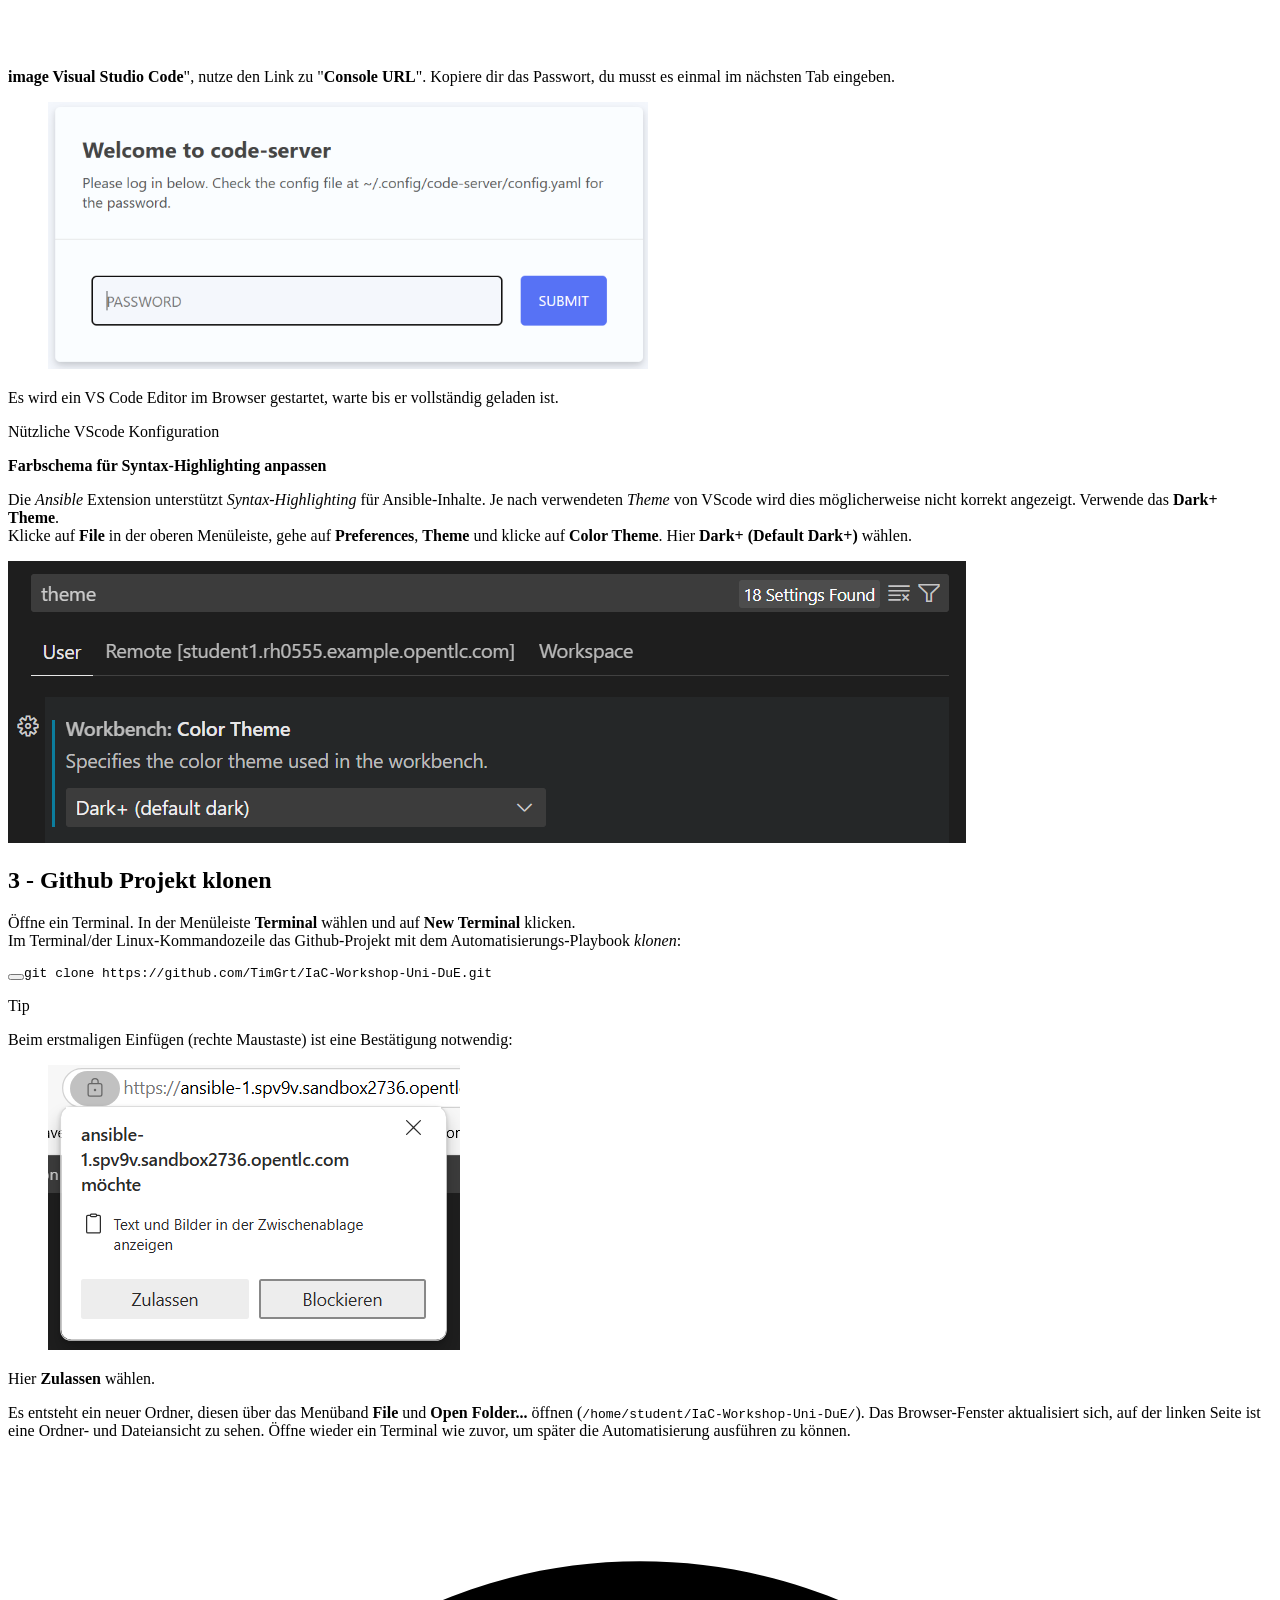
==== commit 06362845: "Deployed e1fc019 with MkDocs version: 1.6.1" ====
--- a/part1/index.html
+++ b/part1/index.html
@@ -498,8 +498,8 @@
 <p>Eine Demoumgebung ist bereitgestellt, ihr benötigt lediglich einen Laptop und Internetzugang.  </p>
 <div class="admonition note">
 <p><figure markdown="span">
-    Workshop URL: <strong><a href="https://catalog.partner.demo.redhat.com/workshop/h7hyqt" target="_blank">https://catalog.partner.demo.redhat.com/workshop/h7hyqt</a></strong><br />
-    Workshop Passwort: <strong>n5qes36p</strong>
+    Workshop URL: <strong><a href="https://timgrt.github.io/IaC-Workshop-Uni-DuE/" target="_blank">Dein Trainer wird dir den passenden Link nennen!</a></strong><br />
+    Workshop Passwort: <strong>Dein Trainer wird dir das Passwort nennen!</strong>
 </figure></p>
 </div>
 <p>Gib deine E-Mail-Adresse ein (du bekommst keine Post, dies dient lediglich der Zuordnung zu den einzelnen Workshop-Instanzen) und das entsprechende Workshop-Passwort, du wirst auf eine Workshop-Übersichtsseite mit einigen Links weitergeleitet.</p>
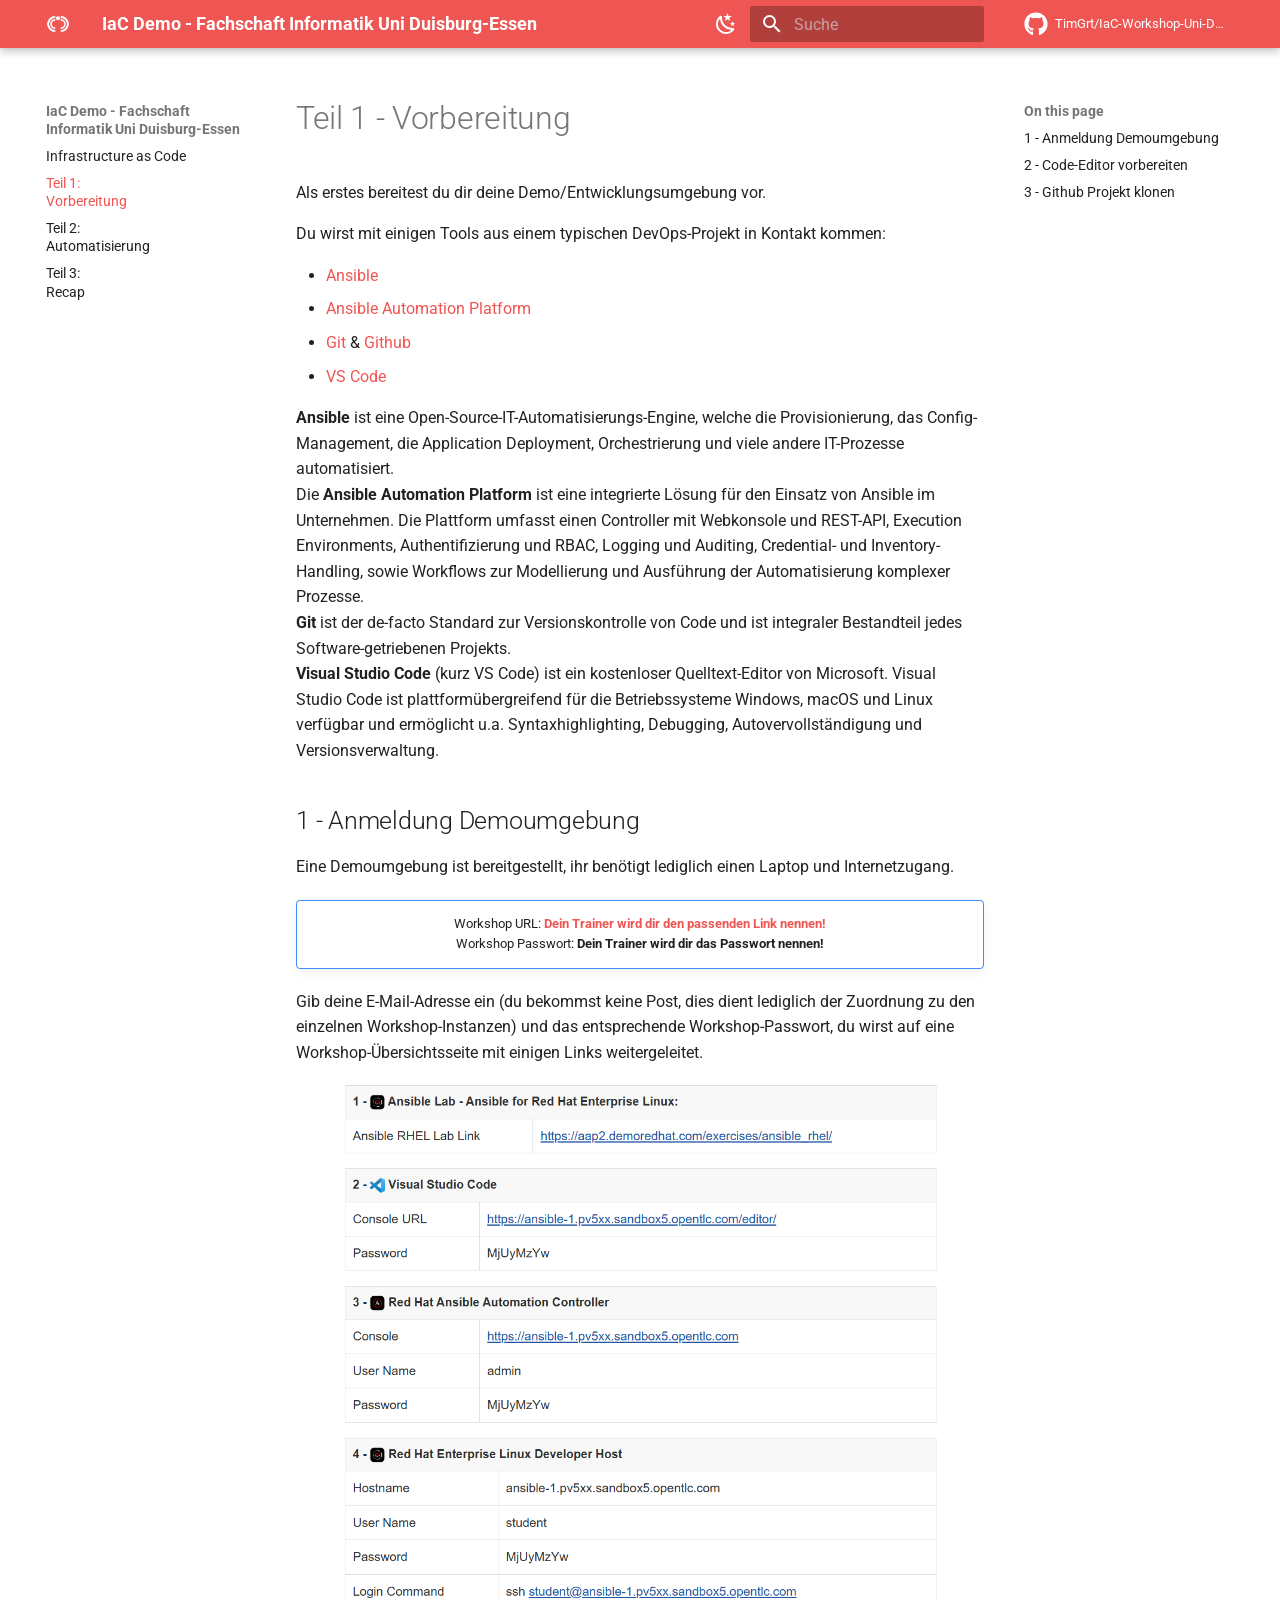
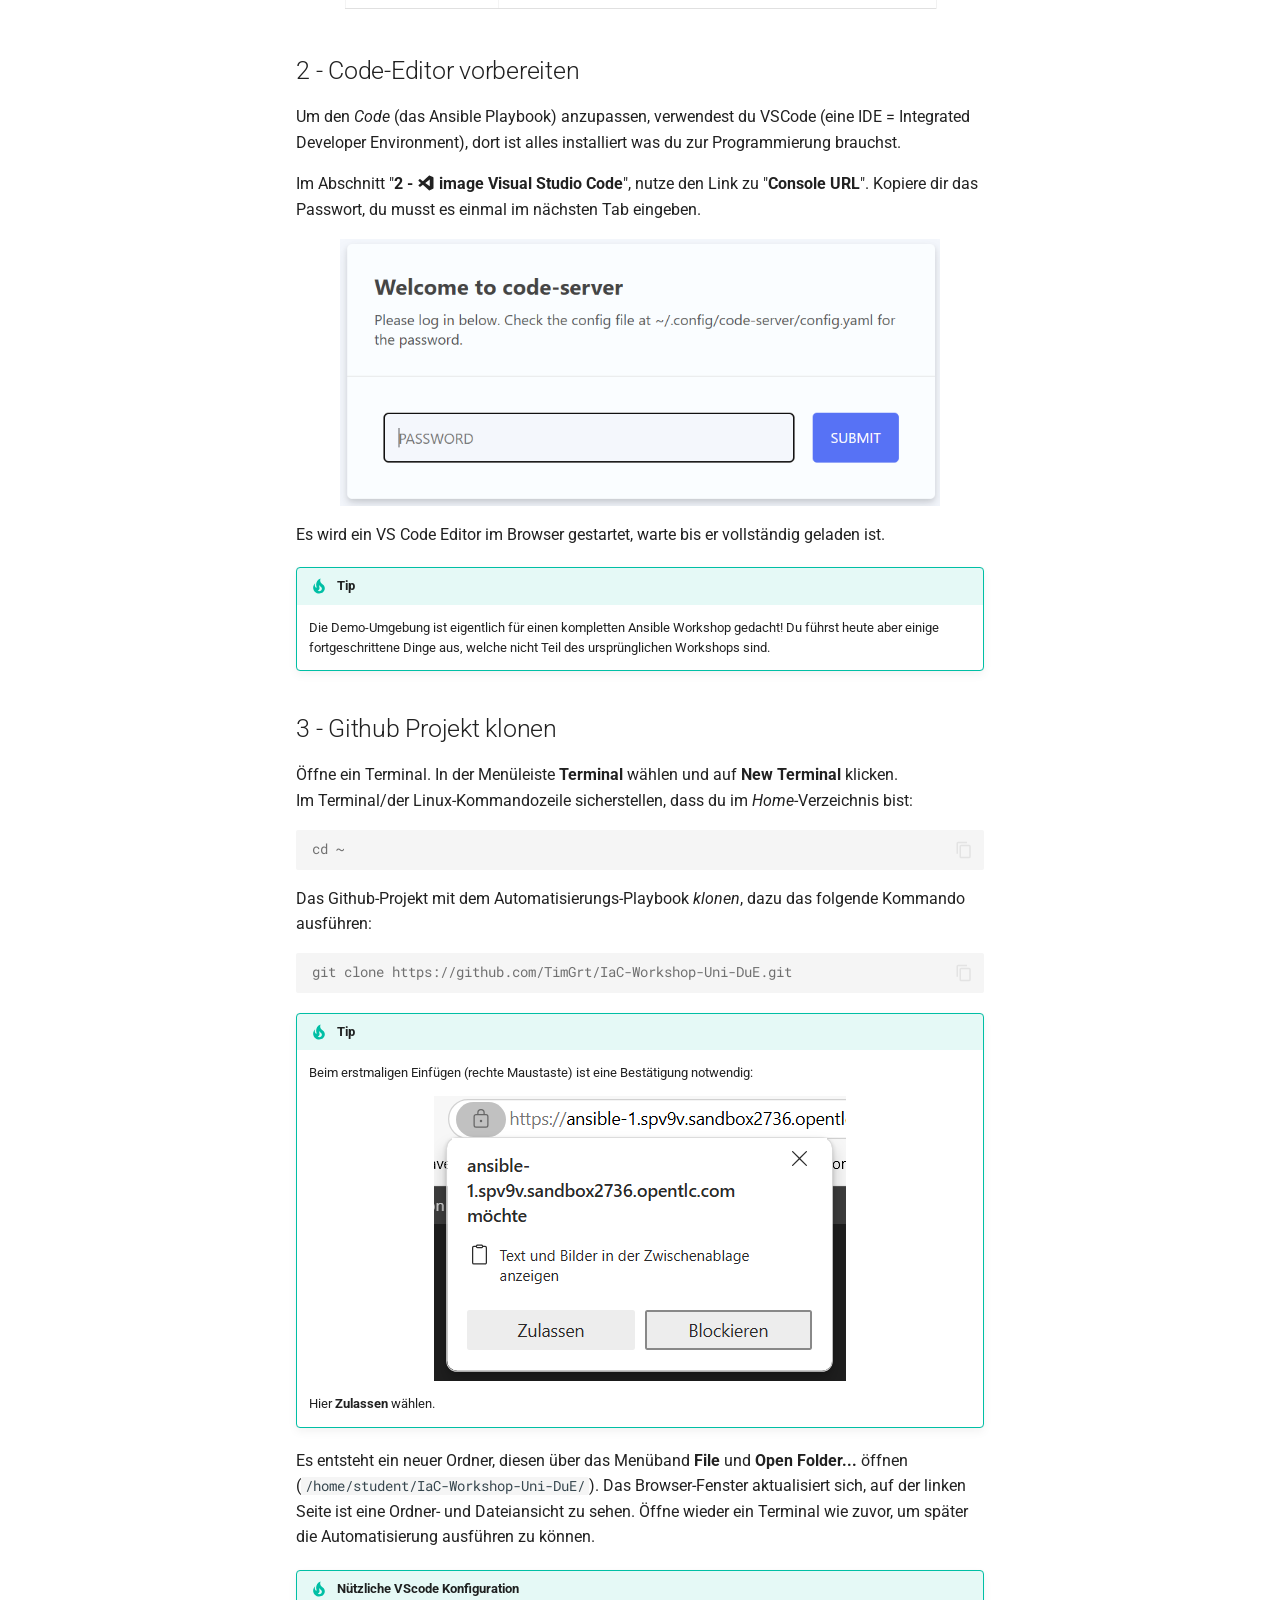
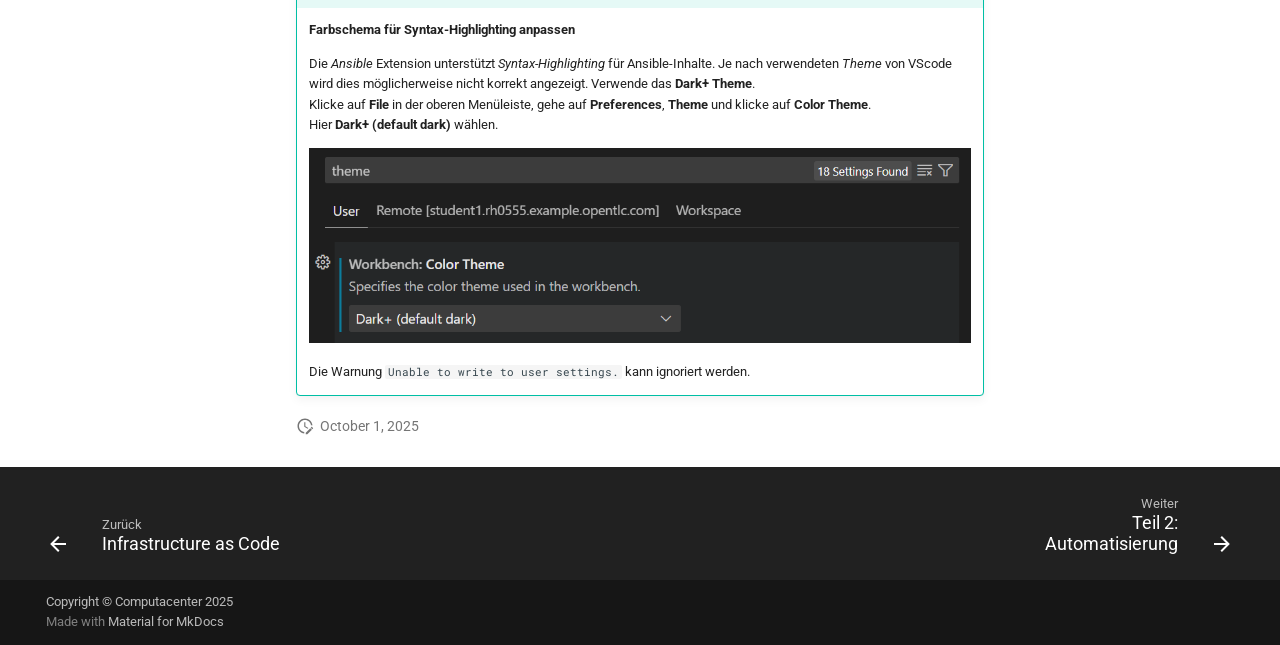
==== commit 6e3e024f: "Deployed e19afc1 with MkDocs version: 1.6.1" ====
--- a/part1/index.html
+++ b/part1/index.html
@@ -18,7 +18,7 @@
       
       
       <link rel="icon" href="../assets/images/computacenter-logo.png">
-      <meta name="generator" content="mkdocs-1.6.1, mkdocs-material-9.6.9">
+      <meta name="generator" content="mkdocs-1.6.1, mkdocs-material-9.6.20">
     
     
       
@@ -26,7 +26,7 @@
       
     
     
-      <link rel="stylesheet" href="../assets/stylesheets/main.4af4bdda.min.css">
+      <link rel="stylesheet" href="../assets/stylesheets/main.e53b48f4.min.css">
       
         
         <link rel="stylesheet" href="../assets/stylesheets/palette.06af60db.min.css">
@@ -35,6 +35,8 @@
   
   
     
+      
+      
     
   
   
@@ -157,11 +159,13 @@
     
     
     
-      <label class="md-header__button md-icon" for="__search">
-        
-        <svg xmlns="http://www.w3.org/2000/svg" viewBox="0 0 24 24"><path d="M9.5 3A6.5 6.5 0 0 1 16 9.5c0 1.61-.59 3.09-1.56 4.23l.27.27h.79l5 5-1.5 1.5-5-5v-.79l-.27-.27A6.52 6.52 0 0 1 9.5 16 6.5 6.5 0 0 1 3 9.5 6.5 6.5 0 0 1 9.5 3m0 2C7 5 5 7 5 9.5S7 14 9.5 14 14 12 14 9.5 12 5 9.5 5"/></svg>
-      </label>
-      <div class="md-search" data-md-component="search" role="dialog">
+      
+      
+        <label class="md-header__button md-icon" for="__search">
+          
+          <svg xmlns="http://www.w3.org/2000/svg" viewBox="0 0 24 24"><path d="M9.5 3A6.5 6.5 0 0 1 16 9.5c0 1.61-.59 3.09-1.56 4.23l.27.27h.79l5 5-1.5 1.5-5-5v-.79l-.27-.27A6.52 6.52 0 0 1 9.5 16 6.5 6.5 0 0 1 3 9.5 6.5 6.5 0 0 1 9.5 3m0 2C7 5 5 7 5 9.5S7 14 9.5 14 14 12 14 9.5 12 5 9.5 5"/></svg>
+        </label>
+        <div class="md-search" data-md-component="search" role="dialog">
   <label class="md-search__overlay" for="__search"></label>
   <div class="md-search__inner" role="search">
     <form class="md-search__form" name="search">
@@ -195,13 +199,14 @@
     </div>
   </div>
 </div>
+      
     
     
       <div class="md-header__source">
         <a href="https://github.com/TimGrt/IaC-Workshop-Uni-DuE" title="Zum Repository" class="md-source" data-md-component="source">
   <div class="md-source__icon md-icon">
     
-    <svg xmlns="http://www.w3.org/2000/svg" viewBox="0 0 496 512"><!--! Font Awesome Free 6.7.2 by @fontawesome - https://fontawesome.com License - https://fontawesome.com/license/free (Icons: CC BY 4.0, Fonts: SIL OFL 1.1, Code: MIT License) Copyright 2024 Fonticons, Inc.--><path d="M165.9 397.4c0 2-2.3 3.6-5.2 3.6-3.3.3-5.6-1.3-5.6-3.6 0-2 2.3-3.6 5.2-3.6 3-.3 5.6 1.3 5.6 3.6m-31.1-4.5c-.7 2 1.3 4.3 4.3 4.9 2.6 1 5.6 0 6.2-2s-1.3-4.3-4.3-5.2c-2.6-.7-5.5.3-6.2 2.3m44.2-1.7c-2.9.7-4.9 2.6-4.6 4.9.3 2 2.9 3.3 5.9 2.6 2.9-.7 4.9-2.6 4.6-4.6-.3-1.9-3-3.2-5.9-2.9M244.8 8C106.1 8 0 113.3 0 252c0 110.9 69.8 205.8 169.5 239.2 12.8 2.3 17.3-5.6 17.3-12.1 0-6.2-.3-40.4-.3-61.4 0 0-70 15-84.7-29.8 0 0-11.4-29.1-27.8-36.6 0 0-22.9-15.7 1.6-15.4 0 0 24.9 2 38.6 25.8 21.9 38.6 58.6 27.5 72.9 20.9 2.3-16 8.8-27.1 16-33.7-55.9-6.2-112.3-14.3-112.3-110.5 0-27.5 7.6-41.3 23.6-58.9-2.6-6.5-11.1-33.3 2.6-67.9 20.9-6.5 69 27 69 27 20-5.6 41.5-8.5 62.8-8.5s42.8 2.9 62.8 8.5c0 0 48.1-33.6 69-27 13.7 34.7 5.2 61.4 2.6 67.9 16 17.7 25.8 31.5 25.8 58.9 0 96.5-58.9 104.2-114.8 110.5 9.2 7.9 17 22.9 17 46.4 0 33.7-.3 75.4-.3 83.6 0 6.5 4.6 14.4 17.3 12.1C428.2 457.8 496 362.9 496 252 496 113.3 383.5 8 244.8 8M97.2 352.9c-1.3 1-1 3.3.7 5.2 1.6 1.6 3.9 2.3 5.2 1 1.3-1 1-3.3-.7-5.2-1.6-1.6-3.9-2.3-5.2-1m-10.8-8.1c-.7 1.3.3 2.9 2.3 3.9 1.6 1 3.6.7 4.3-.7.7-1.3-.3-2.9-2.3-3.9-2-.6-3.6-.3-4.3.7m32.4 35.6c-1.6 1.3-1 4.3 1.3 6.2 2.3 2.3 5.2 2.6 6.5 1 1.3-1.3.7-4.3-1.3-6.2-2.2-2.3-5.2-2.6-6.5-1m-11.4-14.7c-1.6 1-1.6 3.6 0 5.9s4.3 3.3 5.6 2.3c1.6-1.3 1.6-3.9 0-6.2-1.4-2.3-4-3.3-5.6-2"/></svg>
+    <svg xmlns="http://www.w3.org/2000/svg" viewBox="0 0 512 512"><!--! Font Awesome Free 7.0.0 by @fontawesome - https://fontawesome.com License - https://fontawesome.com/license/free (Icons: CC BY 4.0, Fonts: SIL OFL 1.1, Code: MIT License) Copyright 2025 Fonticons, Inc.--><path d="M173.9 397.4c0 2-2.3 3.6-5.2 3.6-3.3.3-5.6-1.3-5.6-3.6 0-2 2.3-3.6 5.2-3.6 3-.3 5.6 1.3 5.6 3.6m-31.1-4.5c-.7 2 1.3 4.3 4.3 4.9 2.6 1 5.6 0 6.2-2s-1.3-4.3-4.3-5.2c-2.6-.7-5.5.3-6.2 2.3m44.2-1.7c-2.9.7-4.9 2.6-4.6 4.9.3 2 2.9 3.3 5.9 2.6 2.9-.7 4.9-2.6 4.6-4.6-.3-1.9-3-3.2-5.9-2.9M252.8 8C114.1 8 8 113.3 8 252c0 110.9 69.8 205.8 169.5 239.2 12.8 2.3 17.3-5.6 17.3-12.1 0-6.2-.3-40.4-.3-61.4 0 0-70 15-84.7-29.8 0 0-11.4-29.1-27.8-36.6 0 0-22.9-15.7 1.6-15.4 0 0 24.9 2 38.6 25.8 21.9 38.6 58.6 27.5 72.9 20.9 2.3-16 8.8-27.1 16-33.7-55.9-6.2-112.3-14.3-112.3-110.5 0-27.5 7.6-41.3 23.6-58.9-2.6-6.5-11.1-33.3 2.6-67.9 20.9-6.5 69 27 69 27 20-5.6 41.5-8.5 62.8-8.5s42.8 2.9 62.8 8.5c0 0 48.1-33.6 69-27 13.7 34.7 5.2 61.4 2.6 67.9 16 17.7 25.8 31.5 25.8 58.9 0 96.5-58.9 104.2-114.8 110.5 9.2 7.9 17 22.9 17 46.4 0 33.7-.3 75.4-.3 83.6 0 6.5 4.6 14.4 17.3 12.1C436.2 457.8 504 362.9 504 252 504 113.3 391.5 8 252.8 8M105.2 352.9c-1.3 1-1 3.3.7 5.2 1.6 1.6 3.9 2.3 5.2 1 1.3-1 1-3.3-.7-5.2-1.6-1.6-3.9-2.3-5.2-1m-10.8-8.1c-.7 1.3.3 2.9 2.3 3.9 1.6 1 3.6.7 4.3-.7.7-1.3-.3-2.9-2.3-3.9-2-.6-3.6-.3-4.3.7m32.4 35.6c-1.6 1.3-1 4.3 1.3 6.2 2.3 2.3 5.2 2.6 6.5 1 1.3-1.3.7-4.3-1.3-6.2-2.2-2.3-5.2-2.6-6.5-1m-11.4-14.7c-1.6 1-1.6 3.6 0 5.9s4.3 3.3 5.6 2.3c1.6-1.3 1.6-3.9 0-6.2-1.4-2.3-4-3.3-5.6-2"/></svg>
   </div>
   <div class="md-source__repository">
     TimGrt/IaC-Workshop-Uni-DuE
@@ -246,7 +251,7 @@
       <a href="https://github.com/TimGrt/IaC-Workshop-Uni-DuE" title="Zum Repository" class="md-source" data-md-component="source">
   <div class="md-source__icon md-icon">
     
-    <svg xmlns="http://www.w3.org/2000/svg" viewBox="0 0 496 512"><!--! Font Awesome Free 6.7.2 by @fontawesome - https://fontawesome.com License - https://fontawesome.com/license/free (Icons: CC BY 4.0, Fonts: SIL OFL 1.1, Code: MIT License) Copyright 2024 Fonticons, Inc.--><path d="M165.9 397.4c0 2-2.3 3.6-5.2 3.6-3.3.3-5.6-1.3-5.6-3.6 0-2 2.3-3.6 5.2-3.6 3-.3 5.6 1.3 5.6 3.6m-31.1-4.5c-.7 2 1.3 4.3 4.3 4.9 2.6 1 5.6 0 6.2-2s-1.3-4.3-4.3-5.2c-2.6-.7-5.5.3-6.2 2.3m44.2-1.7c-2.9.7-4.9 2.6-4.6 4.9.3 2 2.9 3.3 5.9 2.6 2.9-.7 4.9-2.6 4.6-4.6-.3-1.9-3-3.2-5.9-2.9M244.8 8C106.1 8 0 113.3 0 252c0 110.9 69.8 205.8 169.5 239.2 12.8 2.3 17.3-5.6 17.3-12.1 0-6.2-.3-40.4-.3-61.4 0 0-70 15-84.7-29.8 0 0-11.4-29.1-27.8-36.6 0 0-22.9-15.7 1.6-15.4 0 0 24.9 2 38.6 25.8 21.9 38.6 58.6 27.5 72.9 20.9 2.3-16 8.8-27.1 16-33.7-55.9-6.2-112.3-14.3-112.3-110.5 0-27.5 7.6-41.3 23.6-58.9-2.6-6.5-11.1-33.3 2.6-67.9 20.9-6.5 69 27 69 27 20-5.6 41.5-8.5 62.8-8.5s42.8 2.9 62.8 8.5c0 0 48.1-33.6 69-27 13.7 34.7 5.2 61.4 2.6 67.9 16 17.7 25.8 31.5 25.8 58.9 0 96.5-58.9 104.2-114.8 110.5 9.2 7.9 17 22.9 17 46.4 0 33.7-.3 75.4-.3 83.6 0 6.5 4.6 14.4 17.3 12.1C428.2 457.8 496 362.9 496 252 496 113.3 383.5 8 244.8 8M97.2 352.9c-1.3 1-1 3.3.7 5.2 1.6 1.6 3.9 2.3 5.2 1 1.3-1 1-3.3-.7-5.2-1.6-1.6-3.9-2.3-5.2-1m-10.8-8.1c-.7 1.3.3 2.9 2.3 3.9 1.6 1 3.6.7 4.3-.7.7-1.3-.3-2.9-2.3-3.9-2-.6-3.6-.3-4.3.7m32.4 35.6c-1.6 1.3-1 4.3 1.3 6.2 2.3 2.3 5.2 2.6 6.5 1 1.3-1.3.7-4.3-1.3-6.2-2.2-2.3-5.2-2.6-6.5-1m-11.4-14.7c-1.6 1-1.6 3.6 0 5.9s4.3 3.3 5.6 2.3c1.6-1.3 1.6-3.9 0-6.2-1.4-2.3-4-3.3-5.6-2"/></svg>
+    <svg xmlns="http://www.w3.org/2000/svg" viewBox="0 0 512 512"><!--! Font Awesome Free 7.0.0 by @fontawesome - https://fontawesome.com License - https://fontawesome.com/license/free (Icons: CC BY 4.0, Fonts: SIL OFL 1.1, Code: MIT License) Copyright 2025 Fonticons, Inc.--><path d="M173.9 397.4c0 2-2.3 3.6-5.2 3.6-3.3.3-5.6-1.3-5.6-3.6 0-2 2.3-3.6 5.2-3.6 3-.3 5.6 1.3 5.6 3.6m-31.1-4.5c-.7 2 1.3 4.3 4.3 4.9 2.6 1 5.6 0 6.2-2s-1.3-4.3-4.3-5.2c-2.6-.7-5.5.3-6.2 2.3m44.2-1.7c-2.9.7-4.9 2.6-4.6 4.9.3 2 2.9 3.3 5.9 2.6 2.9-.7 4.9-2.6 4.6-4.6-.3-1.9-3-3.2-5.9-2.9M252.8 8C114.1 8 8 113.3 8 252c0 110.9 69.8 205.8 169.5 239.2 12.8 2.3 17.3-5.6 17.3-12.1 0-6.2-.3-40.4-.3-61.4 0 0-70 15-84.7-29.8 0 0-11.4-29.1-27.8-36.6 0 0-22.9-15.7 1.6-15.4 0 0 24.9 2 38.6 25.8 21.9 38.6 58.6 27.5 72.9 20.9 2.3-16 8.8-27.1 16-33.7-55.9-6.2-112.3-14.3-112.3-110.5 0-27.5 7.6-41.3 23.6-58.9-2.6-6.5-11.1-33.3 2.6-67.9 20.9-6.5 69 27 69 27 20-5.6 41.5-8.5 62.8-8.5s42.8 2.9 62.8 8.5c0 0 48.1-33.6 69-27 13.7 34.7 5.2 61.4 2.6 67.9 16 17.7 25.8 31.5 25.8 58.9 0 96.5-58.9 104.2-114.8 110.5 9.2 7.9 17 22.9 17 46.4 0 33.7-.3 75.4-.3 83.6 0 6.5 4.6 14.4 17.3 12.1C436.2 457.8 504 362.9 504 252 504 113.3 391.5 8 252.8 8M105.2 352.9c-1.3 1-1 3.3.7 5.2 1.6 1.6 3.9 2.3 5.2 1 1.3-1 1-3.3-.7-5.2-1.6-1.6-3.9-2.3-5.2-1m-10.8-8.1c-.7 1.3.3 2.9 2.3 3.9 1.6 1 3.6.7 4.3-.7.7-1.3-.3-2.9-2.3-3.9-2-.6-3.6-.3-4.3.7m32.4 35.6c-1.6 1.3-1 4.3 1.3 6.2 2.3 2.3 5.2 2.6 6.5 1 1.3-1.3.7-4.3-1.3-6.2-2.2-2.3-5.2-2.6-6.5-1m-11.4-14.7c-1.6 1-1.6 3.6 0 5.9s4.3 3.3 5.6 2.3c1.6-1.3 1.6-3.9 0-6.2-1.4-2.3-4-3.3-5.6-2"/></svg>
   </div>
   <div class="md-source__repository">
     TimGrt/IaC-Workshop-Uni-DuE
@@ -266,6 +271,7 @@
       <a href=".." class="md-nav__link">
         
   
+  
   <span class="md-ellipsis">
     Infrastructure as Code
     
@@ -296,6 +302,7 @@
         <label class="md-nav__link md-nav__link--active" for="__toc">
           
   
+  
   <span class="md-ellipsis">
     Teil 1:<br>Vorbereitung
     
@@ -307,6 +314,7 @@
       
       <a href="./" class="md-nav__link md-nav__link--active">
         
+  
   
   <span class="md-ellipsis">
     Teil 1:<br>Vorbereitung
@@ -378,6 +386,7 @@
       <a href="../part2/" class="md-nav__link">
         
   
+  
   <span class="md-ellipsis">
     Teil 2:<br>Automatisierung
     
@@ -398,6 +407,7 @@
     <li class="md-nav__item">
       <a href="../part3/" class="md-nav__link">
         
+  
   
   <span class="md-ellipsis">
     Teil 3:<br>Recap
@@ -514,16 +524,16 @@
 </figure>
 <p>Es wird ein VS Code Editor im Browser gestartet, warte bis er vollständig geladen ist.</p>
 <div class="admonition tip">
-<p class="admonition-title">Nützliche VScode Konfiguration</p>
-<p><strong>Farbschema für Syntax-Highlighting anpassen</strong></p>
-<p>Die <em>Ansible</em> Extension unterstützt <em>Syntax-Highlighting</em> für Ansible-Inhalte. Je nach verwendeten <em>Theme</em> von VScode wird dies möglicherweise nicht korrekt angezeigt. Verwende das <strong>Dark+ Theme</strong>.<br />
-Klicke auf <strong>File</strong> in der oberen Menüleiste, gehe auf <strong>Preferences</strong>, <strong>Theme</strong> und klicke auf <strong>Color Theme</strong>. Hier <strong>Dark+ (Default Dark+)</strong> wählen.</p>
-<p><img alt="Workbench Color Theme" src="../assets/images/WorkbenchColorTheme.png" /></p>
+<p class="admonition-title">Tip</p>
+<p>Die Demo-Umgebung ist eigentlich für einen kompletten Ansible Workshop gedacht! Du führst heute aber einige fortgeschrittene Dinge aus, welche nicht Teil des ursprünglichen Workshops sind.</p>
 </div>
 <h2 id="3-github-projekt-klonen">3 - Github Projekt klonen</h2>
 <p>Öffne ein Terminal. In der Menüleiste <strong>Terminal</strong> wählen und auf <strong>New Terminal</strong> klicken.<br />
-Im Terminal/der Linux-Kommandozeile das Github-Projekt mit dem Automatisierungs-Playbook <em>klonen</em>:</p>
-<div class="highlight"><pre><span></span><code><a id="__codelineno-0-1" name="__codelineno-0-1" href="#__codelineno-0-1"></a><span class="go">git clone https://github.com/TimGrt/IaC-Workshop-Uni-DuE.git</span>
+Im Terminal/der Linux-Kommandozeile sicherstellen, dass du im <em>Home</em>-Verzeichnis bist:</p>
+<div class="highlight"><pre><span></span><code><a id="__codelineno-0-1" name="__codelineno-0-1" href="#__codelineno-0-1"></a><span class="go">cd ~</span>
+</code></pre></div>
+<p>Das Github-Projekt mit dem Automatisierungs-Playbook <em>klonen</em>, dazu das folgende Kommando ausführen:</p>
+<div class="highlight"><pre><span></span><code><a id="__codelineno-1-1" name="__codelineno-1-1" href="#__codelineno-1-1"></a><span class="go">git clone https://github.com/TimGrt/IaC-Workshop-Uni-DuE.git</span>
 </code></pre></div>
 <div class="admonition tip">
 <p class="admonition-title">Tip</p>
@@ -534,6 +544,15 @@
 <p>Hier <strong>Zulassen</strong> wählen.</p>
 </div>
 <p>Es entsteht ein neuer Ordner, diesen über das Menüband <strong>File</strong> und <strong>Open Folder...</strong> öffnen (<code>/home/student/IaC-Workshop-Uni-DuE/</code>). Das Browser-Fenster aktualisiert sich, auf der linken Seite ist eine Ordner- und Dateiansicht zu sehen. Öffne wieder ein Terminal wie zuvor, um später die Automatisierung ausführen zu können.</p>
+<div class="admonition tip">
+<p class="admonition-title">Nützliche VScode Konfiguration</p>
+<p><strong>Farbschema für Syntax-Highlighting anpassen</strong></p>
+<p>Die <em>Ansible</em> Extension unterstützt <em>Syntax-Highlighting</em> für Ansible-Inhalte. Je nach verwendeten <em>Theme</em> von VScode wird dies möglicherweise nicht korrekt angezeigt. Verwende das <strong>Dark+ Theme</strong>.<br />
+Klicke auf <strong>File</strong> in der oberen Menüleiste, gehe auf <strong>Preferences</strong>, <strong>Theme</strong> und klicke auf <strong>Color Theme</strong>.<br />
+Hier <strong>Dark+ (default dark)</strong> wählen.</p>
+<p><img alt="Workbench Color Theme" src="../assets/images/WorkbenchColorTheme.png" /></p>
+<p>Die Warnung <code>Unable to write to user settings.</code> kann ignoriert werden.</p>
+</div>
 
 
 
@@ -554,7 +573,7 @@
     <span class="md-icon" title="Letztes Update">
       <svg xmlns="http://www.w3.org/2000/svg" viewBox="0 0 24 24"><path d="M21 13.1c-.1 0-.3.1-.4.2l-1 1 2.1 2.1 1-1c.2-.2.2-.6 0-.8l-1.3-1.3c-.1-.1-.2-.2-.4-.2m-1.9 1.8-6.1 6V23h2.1l6.1-6.1zM12.5 7v5.2l4 2.4-1 1L11 13V7zM11 21.9c-5.1-.5-9-4.8-9-9.9C2 6.5 6.5 2 12 2c5.3 0 9.6 4.1 10 9.3-.3-.1-.6-.2-1-.2s-.7.1-1 .2C19.6 7.2 16.2 4 12 4c-4.4 0-8 3.6-8 8 0 4.1 3.1 7.5 7.1 7.9l-.1.2z"/></svg>
     </span>
-    <span class="git-revision-date-localized-plugin git-revision-date-localized-plugin-date" title="April 24, 2025 07:39:22">April 24, 2025</span>
+    <span class="git-revision-date-localized-plugin git-revision-date-localized-plugin-date" title="October 1, 2025 13:18:22 UTC">October 1, 2025</span>
   </span>
 
     
@@ -651,10 +670,12 @@
     </div>
     
     
-    <script id="__config" type="application/json">{"base": "..", "features": ["content.code.annotate", "content.code.copy", "navigation.footer", "navigation.instant", "navigation.prune", "navigation.sections", "navigation.top", "search.highlight", "search.suggest"], "search": "../assets/javascripts/workers/search.f8cc74c7.min.js", "translations": {"clipboard.copied": "In Zwischenablage kopiert", "clipboard.copy": "In Zwischenablage kopieren", "search.result.more.one": "1 weiteres Suchergebnis auf dieser Seite", "search.result.more.other": "# weitere Suchergebnisse auf dieser Seite", "search.result.none": "Keine Suchergebnisse", "search.result.one": "1 Suchergebnis", "search.result.other": "# Suchergebnisse", "search.result.placeholder": "Suchbegriff eingeben", "search.result.term.missing": "Es fehlt", "select.version": "Version ausw\u00e4hlen"}}</script>
-    
-    
-      <script src="../assets/javascripts/bundle.c8b220af.min.js"></script>
+    
+      
+      <script id="__config" type="application/json">{"base": "..", "features": ["content.code.annotate", "content.code.copy", "navigation.footer", "navigation.instant", "navigation.prune", "navigation.sections", "navigation.top", "search.highlight", "search.suggest"], "search": "../assets/javascripts/workers/search.973d3a69.min.js", "tags": null, "translations": {"clipboard.copied": "In Zwischenablage kopiert", "clipboard.copy": "In Zwischenablage kopieren", "search.result.more.one": "1 weiteres Suchergebnis auf dieser Seite", "search.result.more.other": "# weitere Suchergebnisse auf dieser Seite", "search.result.none": "Keine Suchergebnisse", "search.result.one": "1 Suchergebnis", "search.result.other": "# Suchergebnisse", "search.result.placeholder": "Suchbegriff eingeben", "search.result.term.missing": "Es fehlt", "select.version": "Version ausw\u00e4hlen"}, "version": null}</script>
+    
+    
+      <script src="../assets/javascripts/bundle.f55a23d4.min.js"></script>
       
         <script src="../assets/javascripts/extra/refresh-on-toggle-dark-light.js"></script>
       
--- a/assets/stylesheets/main.e53b48f4.min.css
+++ b/assets/stylesheets/main.e53b48f4.min.css
@@ -0,0 +1 @@
+@charset "UTF-8";html{-webkit-text-size-adjust:none;-moz-text-size-adjust:none;text-size-adjust:none;box-sizing:border-box}*,:after,:before{box-sizing:inherit}@media (prefers-reduced-motion){*,:after,:before{transition:none!important}}body{margin:0}a,button,input,label{-webkit-tap-highlight-color:transparent}a{color:inherit;text-decoration:none}hr{border:0;box-sizing:initial;display:block;height:.05rem;overflow:visible;padding:0}small{font-size:80%}sub,sup{line-height:1em}img{border-style:none}table{border-collapse:initial;border-spacing:0}td,th{font-weight:400;vertical-align:top}button{background:#0000;border:0;font-family:inherit;font-size:inherit;margin:0;padding:0}input{border:0;outline:none}:root{--md-primary-fg-color:#4051b5;--md-primary-fg-color--light:#5d6cc0;--md-primary-fg-color--dark:#303fa1;--md-primary-bg-color:#fff;--md-primary-bg-color--light:#ffffffb3;--md-accent-fg-color:#526cfe;--md-accent-fg-color--transparent:#526cfe1a;--md-accent-bg-color:#fff;--md-accent-bg-color--light:#ffffffb3}[data-md-color-scheme=default]{color-scheme:light}[data-md-color-scheme=default] img[src$="#gh-dark-mode-only"],[data-md-color-scheme=default] img[src$="#only-dark"]{display:none}:root,[data-md-color-scheme=default]{--md-hue:225deg;--md-default-fg-color:#000000de;--md-default-fg-color--light:#0000008a;--md-default-fg-color--lighter:#00000052;--md-default-fg-color--lightest:#00000012;--md-default-bg-color:#fff;--md-default-bg-color--light:#ffffffb3;--md-default-bg-color--lighter:#ffffff4d;--md-default-bg-color--lightest:#ffffff1f;--md-code-fg-color:#36464e;--md-code-bg-color:#f5f5f5;--md-code-hl-color:#4287ff;--md-code-hl-color--light:#4287ff1a;--md-code-hl-number-color:#d52a2a;--md-code-hl-special-color:#db1457;--md-code-hl-function-color:#a846b9;--md-code-hl-constant-color:#6e59d9;--md-code-hl-keyword-color:#3f6ec6;--md-code-hl-string-color:#1c7d4d;--md-code-hl-name-color:var(--md-code-fg-color);--md-code-hl-operator-color:var(--md-default-fg-color--light);--md-code-hl-punctuation-color:var(--md-default-fg-color--light);--md-code-hl-comment-color:var(--md-default-fg-color--light);--md-code-hl-generic-color:var(--md-default-fg-color--light);--md-code-hl-variable-color:var(--md-default-fg-color--light);--md-typeset-color:var(--md-default-fg-color);--md-typeset-a-color:var(--md-primary-fg-color);--md-typeset-del-color:#f5503d26;--md-typeset-ins-color:#0bd57026;--md-typeset-kbd-color:#fafafa;--md-typeset-kbd-accent-color:#fff;--md-typeset-kbd-border-color:#b8b8b8;--md-typeset-mark-color:#ffff0080;--md-typeset-table-color:#0000001f;--md-typeset-table-color--light:rgba(0,0,0,.035);--md-admonition-fg-color:var(--md-default-fg-color);--md-admonition-bg-color:var(--md-default-bg-color);--md-warning-fg-color:#000000de;--md-warning-bg-color:#ff9;--md-footer-fg-color:#fff;--md-footer-fg-color--light:#ffffffb3;--md-footer-fg-color--lighter:#ffffff73;--md-footer-bg-color:#000000de;--md-footer-bg-color--dark:#00000052;--md-shadow-z1:0 0.2rem 0.5rem #0000000d,0 0 0.05rem #0000001a;--md-shadow-z2:0 0.2rem 0.5rem #0000001a,0 0 0.05rem #00000040;--md-shadow-z3:0 0.2rem 0.5rem #0003,0 0 0.05rem #00000059}.md-icon svg{fill:currentcolor;display:block;height:1.2rem;width:1.2rem}body{-webkit-font-smoothing:antialiased;-moz-osx-font-smoothing:grayscale;--md-text-font-family:var(--md-text-font,_),-apple-system,BlinkMacSystemFont,Helvetica,Arial,sans-serif;--md-code-font-family:var(--md-code-font,_),SFMono-Regular,Consolas,Menlo,monospace}aside,body,input{font-feature-settings:"kern","liga";color:var(--md-typeset-color);font-family:var(--md-text-font-family)}code,kbd,pre{font-feature-settings:"kern";font-family:var(--md-code-font-family)}:root{--md-typeset-table-sort-icon:url('data:image/svg+xml;charset=utf-8,<svg xmlns="http://www.w3.org/2000/svg" viewBox="0 0 24 24"><path d="m18 21-4-4h3V7h-3l4-4 4 4h-3v10h3M2 19v-2h10v2M2 13v-2h7v2M2 7V5h4v2z"/></svg>');--md-typeset-table-sort-icon--asc:url('data:image/svg+xml;charset=utf-8,<svg xmlns="http://www.w3.org/2000/svg" viewBox="0 0 24 24"><path d="M19 17h3l-4 4-4-4h3V3h2M2 17h10v2H2M6 5v2H2V5m0 6h7v2H2z"/></svg>');--md-typeset-table-sort-icon--desc:url('data:image/svg+xml;charset=utf-8,<svg xmlns="http://www.w3.org/2000/svg" viewBox="0 0 24 24"><path d="M19 7h3l-4-4-4 4h3v14h2M2 17h10v2H2M6 5v2H2V5m0 6h7v2H2z"/></svg>')}.md-typeset{-webkit-print-color-adjust:exact;color-adjust:exact;font-size:.8rem;line-height:1.6;overflow-wrap:break-word}@media print{.md-typeset{font-size:.68rem}}.md-typeset blockquote,.md-typeset dl,.md-typeset figure,.md-typeset ol,.md-typeset pre,.md-typeset ul{margin-bottom:1em;margin-top:1em}.md-typeset h1{color:var(--md-default-fg-color--light);font-size:2em;line-height:1.3;margin:0 0 1.25em}.md-typeset h1,.md-typeset h2{font-weight:300;letter-spacing:-.01em}.md-typeset h2{font-size:1.5625em;line-height:1.4;margin:1.6em 0 .64em}.md-typeset h3{font-size:1.25em;font-weight:400;letter-spacing:-.01em;line-height:1.5;margin:1.6em 0 .8em}.md-typeset h2+h3{margin-top:.8em}.md-typeset h4{font-weight:700;letter-spacing:-.01em;margin:1em 0}.md-typeset h5,.md-typeset h6{color:var(--md-default-fg-color--light);font-size:.8em;font-weight:700;letter-spacing:-.01em;margin:1.25em 0}.md-typeset h5{text-transform:uppercase}.md-typeset h5 code{text-transform:none}.md-typeset hr{border-bottom:.05rem solid var(--md-default-fg-color--lightest);display:flow-root;margin:1.5em 0}.md-typeset a{color:var(--md-typeset-a-color);word-break:break-word}.md-typeset a,.md-typeset a:before{transition:color 125ms}.md-typeset a:focus,.md-typeset a:hover{color:var(--md-accent-fg-color)}.md-typeset a:focus code,.md-typeset a:hover code{background-color:var(--md-accent-fg-color--transparent)}.md-typeset a code{color:currentcolor;transition:background-color 125ms}.md-typeset a.focus-visible{outline-color:var(--md-accent-fg-color);outline-offset:.2rem}.md-typeset code,.md-typeset kbd,.md-typeset pre{color:var(--md-code-fg-color);direction:ltr;font-variant-ligatures:none}@media print{.md-typeset code,.md-typeset kbd,.md-typeset pre{white-space:pre-wrap}}.md-typeset code{background-color:var(--md-code-bg-color);border-radius:.1rem;-webkit-box-decoration-break:clone;box-decoration-break:clone;font-size:.85em;padding:0 .2941176471em;word-break:break-word}.md-typeset code:not(.focus-visible){-webkit-tap-highlight-color:transparent;outline:none}.md-typeset pre{display:flow-root;line-height:1.4;position:relative}.md-typeset pre>code{-webkit-box-decoration-break:slice;box-decoration-break:slice;box-shadow:none;display:block;margin:0;outline-color:var(--md-accent-fg-color);overflow:auto;padding:.7720588235em 1.1764705882em;scrollbar-color:var(--md-default-fg-color--lighter) #0000;scrollbar-width:thin;touch-action:auto;word-break:normal}.md-typeset pre>code:hover{scrollbar-color:var(--md-accent-fg-color) #0000}.md-typeset pre>code::-webkit-scrollbar{height:.2rem;width:.2rem}.md-typeset pre>code::-webkit-scrollbar-thumb{background-color:var(--md-default-fg-color--lighter)}.md-typeset pre>code::-webkit-scrollbar-thumb:hover{background-color:var(--md-accent-fg-color)}.md-typeset kbd{background-color:var(--md-typeset-kbd-color);border-radius:.1rem;box-shadow:0 .1rem 0 .05rem var(--md-typeset-kbd-border-color),0 .1rem 0 var(--md-typeset-kbd-border-color),0 -.1rem .2rem var(--md-typeset-kbd-accent-color) inset;color:var(--md-default-fg-color);display:inline-block;font-size:.75em;padding:0 .6666666667em;vertical-align:text-top;word-break:break-word}.md-typeset mark{background-color:var(--md-typeset-mark-color);-webkit-box-decoration-break:clone;box-decoration-break:clone;color:inherit;word-break:break-word}.md-typeset abbr{border-bottom:.05rem dotted var(--md-default-fg-color--light);cursor:help;text-decoration:none}.md-typeset small{opacity:.75}[dir=ltr] .md-typeset sub,[dir=ltr] .md-typeset sup{margin-left:.078125em}[dir=rtl] .md-typeset sub,[dir=rtl] .md-typeset sup{margin-right:.078125em}[dir=ltr] .md-typeset blockquote{padding-left:.6rem}[dir=rtl] .md-typeset blockquote{padding-right:.6rem}[dir=ltr] .md-typeset blockquote{border-left:.2rem solid var(--md-default-fg-color--lighter)}[dir=rtl] .md-typeset blockquote{border-right:.2rem solid var(--md-default-fg-color--lighter)}.md-typeset blockquote{color:var(--md-default-fg-color--light);margin-left:0;margin-right:0}.md-typeset ul{list-style-type:disc}.md-typeset ul[type]{list-style-type:revert-layer}[dir=ltr] .md-typeset ol,[dir=ltr] .md-typeset ul{margin-left:.625em}[dir=rtl] .md-typeset ol,[dir=rtl] .md-typeset ul{margin-right:.625em}.md-typeset ol,.md-typeset ul{padding:0}.md-typeset ol:not([hidden]),.md-typeset ul:not([hidden]){display:flow-root}.md-typeset ol ol,.md-typeset ul ol{list-style-type:lower-alpha}.md-typeset ol ol ol,.md-typeset ul ol ol{list-style-type:lower-roman}.md-typeset ol ol ol ol,.md-typeset ul ol ol ol{list-style-type:upper-alpha}.md-typeset ol ol ol ol ol,.md-typeset ul ol ol ol ol{list-style-type:upper-roman}.md-typeset ol[type],.md-typeset ul[type]{list-style-type:revert-layer}[dir=ltr] .md-typeset ol li,[dir=ltr] .md-typeset ul li{margin-left:1.25em}[dir=rtl] .md-typeset ol li,[dir=rtl] .md-typeset ul li{margin-right:1.25em}.md-typeset ol li,.md-typeset ul li{margin-bottom:.5em}.md-typeset ol li blockquote,.md-typeset ol li p,.md-typeset ul li blockquote,.md-typeset ul li p{margin:.5em 0}.md-typeset ol li:last-child,.md-typeset ul li:last-child{margin-bottom:0}[dir=ltr] .md-typeset ol li ol,[dir=ltr] .md-typeset ol li ul,[dir=ltr] .md-typeset ul li ol,[dir=ltr] .md-typeset ul li ul{margin-left:.625em}[dir=rtl] .md-typeset ol li ol,[dir=rtl] .md-typeset ol li ul,[dir=rtl] .md-typeset ul li ol,[dir=rtl] .md-typeset ul li ul{margin-right:.625em}.md-typeset ol li ol,.md-typeset ol li ul,.md-typeset ul li ol,.md-typeset ul li ul{margin-bottom:.5em;margin-top:.5em}[dir=ltr] .md-typeset dd{margin-left:1.875em}[dir=rtl] .md-typeset dd{margin-right:1.875em}.md-typeset dd{margin-bottom:1.5em;margin-top:1em}.md-typeset img,.md-typeset svg,.md-typeset video{height:auto;max-width:100%}.md-typeset img[align=left]{margin:1em 1em 1em 0}.md-typeset img[align=right]{margin:1em 0 1em 1em}.md-typeset img[align]:only-child{margin-top:0}.md-typeset figure{display:flow-root;margin:1em auto;max-width:100%;text-align:center;width:-moz-fit-content;width:fit-content}.md-typeset figure img{display:block;margin:0 auto}.md-typeset figcaption{font-style:italic;margin:1em auto;max-width:24rem}.md-typeset iframe{max-width:100%}.md-typeset table:not([class]){background-color:var(--md-default-bg-color);border:.05rem solid var(--md-typeset-table-color);border-radius:.1rem;display:inline-block;font-size:.64rem;max-width:100%;overflow:auto;touch-action:auto}@media print{.md-typeset table:not([class]){display:table}}.md-typeset table:not([class])+*{margin-top:1.5em}.md-typeset table:not([class]) td>:first-child,.md-typeset table:not([class]) th>:first-child{margin-top:0}.md-typeset table:not([class]) td>:last-child,.md-typeset table:not([class]) th>:last-child{margin-bottom:0}.md-typeset table:not([class]) td:not([align]),.md-typeset table:not([class]) th:not([align]){text-align:left}[dir=rtl] .md-typeset table:not([class]) td:not([align]),[dir=rtl] .md-typeset table:not([class]) th:not([align]){text-align:right}.md-typeset table:not([class]) th{font-weight:700;min-width:5rem;padding:.9375em 1.25em;vertical-align:top}.md-typeset table:not([class]) td{border-top:.05rem solid var(--md-typeset-table-color);padding:.9375em 1.25em;vertical-align:top}.md-typeset table:not([class]) tbody tr{transition:background-color 125ms}.md-typeset table:not([class]) tbody tr:hover{background-color:var(--md-typeset-table-color--light);box-shadow:0 .05rem 0 var(--md-default-bg-color) inset}.md-typeset table:not([class]) a{word-break:normal}.md-typeset table th[role=columnheader]{cursor:pointer}[dir=ltr] .md-typeset table th[role=columnheader]:after{margin-left:.5em}[dir=rtl] .md-typeset table th[role=columnheader]:after{margin-right:.5em}.md-typeset table th[role=columnheader]:after{content:"";display:inline-block;height:1.2em;-webkit-mask-image:var(--md-typeset-table-sort-icon);mask-image:var(--md-typeset-table-sort-icon);-webkit-mask-repeat:no-repeat;mask-repeat:no-repeat;-webkit-mask-size:contain;mask-size:contain;transition:background-color 125ms;vertical-align:text-bottom;width:1.2em}.md-typeset table th[role=columnheader]:hover:after{background-color:var(--md-default-fg-color--lighter)}.md-typeset table th[role=columnheader][aria-sort=ascending]:after{background-color:var(--md-default-fg-color--light);-webkit-mask-image:var(--md-typeset-table-sort-icon--asc);mask-image:var(--md-typeset-table-sort-icon--asc)}.md-typeset table th[role=columnheader][aria-sort=descending]:after{background-color:var(--md-default-fg-color--light);-webkit-mask-image:var(--md-typeset-table-sort-icon--desc);mask-image:var(--md-typeset-table-sort-icon--desc)}.md-typeset__scrollwrap{margin:1em -.8rem;overflow-x:auto;touch-action:auto}.md-typeset__table{display:inline-block;margin-bottom:.5em;padding:0 .8rem}@media print{.md-typeset__table{display:block}}html .md-typeset__table table{display:table;margin:0;overflow:hidden;width:100%}@media screen and (max-width:44.984375em){.md-content__inner>pre{margin:1em -.8rem}.md-content__inner>pre code{border-radius:0}}.md-typeset .md-author{border-radius:100%;display:block;flex-shrink:0;height:1.6rem;overflow:hidden;position:relative;transition:color 125ms,transform 125ms;width:1.6rem}.md-typeset .md-author img{display:block}.md-typeset .md-author--more{background:var(--md-default-fg-color--lightest);color:var(--md-default-fg-color--lighter);font-size:.6rem;font-weight:700;line-height:1.6rem;text-align:center}.md-typeset .md-author--long{height:2.4rem;width:2.4rem}.md-typeset a.md-author{transform:scale(1)}.md-typeset a.md-author img{border-radius:100%;filter:grayscale(100%) opacity(75%);transition:filter 125ms}.md-typeset a.md-author:focus,.md-typeset a.md-author:hover{transform:scale(1.1);z-index:1}.md-typeset a.md-author:focus img,.md-typeset a.md-author:hover img{filter:grayscale(0)}.md-banner{background-color:var(--md-footer-bg-color);color:var(--md-footer-fg-color);overflow:auto}@media print{.md-banner{display:none}}.md-banner--warning{background-color:var(--md-warning-bg-color);color:var(--md-warning-fg-color)}.md-banner__inner{font-size:.7rem;margin:.6rem auto;padding:0 .8rem}[dir=ltr] .md-banner__button{float:right}[dir=rtl] .md-banner__button{float:left}.md-banner__button{color:inherit;cursor:pointer;transition:opacity .25s}.no-js .md-banner__button{display:none}.md-banner__button:hover{opacity:.7}html{font-size:125%;height:100%;overflow-x:hidden}@media screen and (min-width:100em){html{font-size:137.5%}}@media screen and (min-width:125em){html{font-size:150%}}body{background-color:var(--md-default-bg-color);display:flex;flex-direction:column;font-size:.5rem;min-height:100%;position:relative;width:100%}@media print{body{display:block}}@media screen and (max-width:59.984375em){body[data-md-scrolllock]{position:fixed}}.md-grid{margin-left:auto;margin-right:auto;max-width:61rem}.md-container{display:flex;flex-direction:column;flex-grow:1}@media print{.md-container{display:block}}.md-main{flex-grow:1}.md-main__inner{display:flex;height:100%;margin-top:1.5rem}.md-ellipsis{overflow:hidden;text-overflow:ellipsis}.md-toggle{display:none}.md-option{height:0;opacity:0;position:absolute;width:0}.md-option:checked+label:not([hidden]){display:block}.md-option.focus-visible+label{outline-color:var(--md-accent-fg-color);outline-style:auto}.md-skip{background-color:var(--md-default-fg-color);border-radius:.1rem;color:var(--md-default-bg-color);font-size:.64rem;margin:.5rem;opacity:0;outline-color:var(--md-accent-fg-color);padding:.3rem .5rem;position:fixed;transform:translateY(.4rem);z-index:-1}.md-skip:focus{opacity:1;transform:translateY(0);transition:transform .25s cubic-bezier(.4,0,.2,1),opacity 175ms 75ms;z-index:10}@page{margin:25mm}:root{--md-clipboard-icon:url('data:image/svg+xml;charset=utf-8,<svg xmlns="http://www.w3.org/2000/svg" viewBox="0 0 24 24"><path d="M19 21H8V7h11m0-2H8a2 2 0 0 0-2 2v14a2 2 0 0 0 2 2h11a2 2 0 0 0 2-2V7a2 2 0 0 0-2-2m-3-4H4a2 2 0 0 0-2 2v14h2V3h12z"/></svg>')}.md-clipboard{border-radius:.1rem;color:var(--md-default-fg-color--lightest);cursor:pointer;height:1.5em;outline-color:var(--md-accent-fg-color);outline-offset:.1rem;position:absolute;right:.5em;top:.5em;transition:color .25s;width:1.5em;z-index:1}@media print{.md-clipboard{display:none}}.md-clipboard:not(.focus-visible){-webkit-tap-highlight-color:transparent;outline:none}:hover>.md-clipboard{color:var(--md-default-fg-color--light)}.md-clipboard:focus,.md-clipboard:hover{color:var(--md-accent-fg-color)}.md-clipboard:after{background-color:currentcolor;content:"";display:block;height:1.125em;margin:0 auto;-webkit-mask-image:var(--md-clipboard-icon);mask-image:var(--md-clipboard-icon);-webkit-mask-position:center;mask-position:center;-webkit-mask-repeat:no-repeat;mask-repeat:no-repeat;-webkit-mask-size:contain;mask-size:contain;width:1.125em}.md-clipboard--inline{cursor:pointer}.md-clipboard--inline code{transition:color .25s,background-color .25s}.md-clipboard--inline:focus code,.md-clipboard--inline:hover code{background-color:var(--md-accent-fg-color--transparent);color:var(--md-accent-fg-color)}.md-typeset .md-code__content{display:grid}@keyframes consent{0%{opacity:0;transform:translateY(100%)}to{opacity:1;transform:translateY(0)}}@keyframes overlay{0%{opacity:0}to{opacity:1}}.md-consent__overlay{animation:overlay .25s both;-webkit-backdrop-filter:blur(.1rem);backdrop-filter:blur(.1rem);background-color:#0000008a;height:100%;opacity:1;position:fixed;top:0;width:100%;z-index:5}.md-consent__inner{animation:consent .5s cubic-bezier(.1,.7,.1,1) both;background-color:var(--md-default-bg-color);border:0;border-radius:.1rem;bottom:0;box-shadow:0 0 .2rem #0000001a,0 .2rem .4rem #0003;max-height:100%;overflow:auto;padding:0;position:fixed;width:100%;z-index:5}.md-consent__form{padding:.8rem}.md-consent__settings{display:none;margin:1em 0}input:checked+.md-consent__settings{display:block}.md-consent__controls{margin-bottom:.8rem}.md-typeset .md-consent__controls .md-button{display:inline}@media screen and (max-width:44.984375em){.md-typeset .md-consent__controls .md-button{display:block;margin-top:.4rem;text-align:center;width:100%}}.md-consent label{cursor:pointer}.md-content{flex-grow:1;min-width:0}.md-content__inner{margin:0 .8rem 1.2rem;padding-top:.6rem}@media screen and (min-width:76.25em){[dir=ltr] .md-sidebar--primary:not([hidden])~.md-content>.md-content__inner{margin-left:1.2rem}[dir=ltr] .md-sidebar--secondary:not([hidden])~.md-content>.md-content__inner,[dir=rtl] .md-sidebar--primary:not([hidden])~.md-content>.md-content__inner{margin-right:1.2rem}[dir=rtl] .md-sidebar--secondary:not([hidden])~.md-content>.md-content__inner{margin-left:1.2rem}}.md-content__inner:before{content:"";display:block;height:.4rem}.md-content__inner>:last-child{margin-bottom:0}[dir=ltr] .md-content__button{float:right}[dir=rtl] .md-content__button{float:left}[dir=ltr] .md-content__button{margin-left:.4rem}[dir=rtl] .md-content__button{margin-right:.4rem}.md-content__button{margin:.4rem 0;padding:0}@media print{.md-content__button{display:none}}.md-typeset .md-content__button{color:var(--md-default-fg-color--lighter)}.md-content__button svg{display:inline;vertical-align:top}[dir=rtl] .md-content__button svg{transform:scaleX(-1)}[dir=ltr] .md-dialog{right:.8rem}[dir=rtl] .md-dialog{left:.8rem}.md-dialog{background-color:var(--md-default-fg-color);border-radius:.1rem;bottom:.8rem;box-shadow:var(--md-shadow-z3);min-width:11.1rem;opacity:0;padding:.4rem .6rem;pointer-events:none;position:fixed;transform:translateY(100%);transition:transform 0ms .4s,opacity .4s;z-index:4}@media print{.md-dialog{display:none}}.md-dialog--active{opacity:1;pointer-events:auto;transform:translateY(0);transition:transform .4s cubic-bezier(.075,.85,.175,1),opacity .4s}.md-dialog__inner{color:var(--md-default-bg-color);font-size:.7rem}.md-feedback{margin:2em 0 1em;text-align:center}.md-feedback fieldset{border:none;margin:0;padding:0}.md-feedback__title{font-weight:700;margin:1em auto}.md-feedback__inner{position:relative}.md-feedback__list{display:flex;flex-wrap:wrap;place-content:baseline center;position:relative}.md-feedback__list:hover .md-icon:not(:disabled){color:var(--md-default-fg-color--lighter)}:disabled .md-feedback__list{min-height:1.8rem}.md-feedback__icon{color:var(--md-default-fg-color--light);cursor:pointer;flex-shrink:0;margin:0 .1rem;transition:color 125ms}.md-feedback__icon:not(:disabled).md-icon:hover{color:var(--md-accent-fg-color)}.md-feedback__icon:disabled{color:var(--md-default-fg-color--lightest);pointer-events:none}.md-feedback__note{opacity:0;position:relative;transform:translateY(.4rem);transition:transform .4s cubic-bezier(.1,.7,.1,1),opacity .15s}.md-feedback__note>*{margin:0 auto;max-width:16rem}:disabled .md-feedback__note{opacity:1;transform:translateY(0)}@media print{.md-feedback{display:none}}.md-footer{background-color:var(--md-footer-bg-color);color:var(--md-footer-fg-color)}@media print{.md-footer{display:none}}.md-footer__inner{justify-content:space-between;overflow:auto;padding:.2rem}.md-footer__inner:not([hidden]){display:flex}.md-footer__link{align-items:end;display:flex;flex-grow:0.01;margin-bottom:.4rem;margin-top:1rem;max-width:100%;outline-color:var(--md-accent-fg-color);overflow:hidden;transition:opacity .25s}.md-footer__link:focus,.md-footer__link:hover{opacity:.7}[dir=rtl] .md-footer__link svg{transform:scaleX(-1)}@media screen and (max-width:44.984375em){.md-footer__link--prev{flex-shrink:0}.md-footer__link--prev .md-footer__title{display:none}}[dir=ltr] .md-footer__link--next{margin-left:auto}[dir=rtl] .md-footer__link--next{margin-right:auto}.md-footer__link--next{text-align:right}[dir=rtl] .md-footer__link--next{text-align:left}.md-footer__title{flex-grow:1;font-size:.9rem;margin-bottom:.7rem;max-width:calc(100% - 2.4rem);padding:0 1rem;white-space:nowrap}.md-footer__button{margin:.2rem;padding:.4rem}.md-footer__direction{font-size:.64rem;opacity:.7}.md-footer-meta{background-color:var(--md-footer-bg-color--dark)}.md-footer-meta__inner{display:flex;flex-wrap:wrap;justify-content:space-between;padding:.2rem}html .md-footer-meta.md-typeset a{color:var(--md-footer-fg-color--light)}html .md-footer-meta.md-typeset a:focus,html .md-footer-meta.md-typeset a:hover{color:var(--md-footer-fg-color)}.md-copyright{color:var(--md-footer-fg-color--lighter);font-size:.64rem;margin:auto .6rem;padding:.4rem 0;width:100%}@media screen and (min-width:45em){.md-copyright{width:auto}}.md-copyright__highlight{color:var(--md-footer-fg-color--light)}.md-social{display:inline-flex;gap:.2rem;margin:0 .4rem;padding:.2rem 0 .6rem}@media screen and (min-width:45em){.md-social{padding:.6rem 0}}.md-social__link{display:inline-block;height:1.6rem;text-align:center;width:1.6rem}.md-social__link:before{line-height:1.9}.md-social__link svg{fill:currentcolor;max-height:.8rem;vertical-align:-25%}.md-typeset .md-button{border:.1rem solid;border-radius:.1rem;color:var(--md-primary-fg-color);cursor:pointer;display:inline-block;font-weight:700;padding:.625em 2em;transition:color 125ms,background-color 125ms,border-color 125ms}.md-typeset .md-button--primary{background-color:var(--md-primary-fg-color);border-color:var(--md-primary-fg-color);color:var(--md-primary-bg-color)}.md-typeset .md-button:focus,.md-typeset .md-button:hover{background-color:var(--md-accent-fg-color);border-color:var(--md-accent-fg-color);color:var(--md-accent-bg-color)}[dir=ltr] .md-typeset .md-input{border-top-left-radius:.1rem}[dir=ltr] .md-typeset .md-input,[dir=rtl] .md-typeset .md-input{border-top-right-radius:.1rem}[dir=rtl] .md-typeset .md-input{border-top-left-radius:.1rem}.md-typeset .md-input{border-bottom:.1rem solid var(--md-default-fg-color--lighter);box-shadow:var(--md-shadow-z1);font-size:.8rem;height:1.8rem;padding:0 .6rem;transition:border .25s,box-shadow .25s}.md-typeset .md-input:focus,.md-typeset .md-input:hover{border-bottom-color:var(--md-accent-fg-color);box-shadow:var(--md-shadow-z2)}.md-typeset .md-input--stretch{width:100%}.md-header{background-color:var(--md-primary-fg-color);box-shadow:0 0 .2rem #0000,0 .2rem .4rem #0000;color:var(--md-primary-bg-color);display:block;left:0;position:sticky;right:0;top:0;z-index:4}@media print{.md-header{display:none}}.md-header[hidden]{transform:translateY(-100%);transition:transform .25s cubic-bezier(.8,0,.6,1),box-shadow .25s}.md-header--shadow{box-shadow:0 0 .2rem #0000001a,0 .2rem .4rem #0003;transition:transform .25s cubic-bezier(.1,.7,.1,1),box-shadow .25s}.md-header__inner{align-items:center;display:flex;padding:0 .2rem}.md-header__button{color:currentcolor;cursor:pointer;margin:.2rem;outline-color:var(--md-accent-fg-color);padding:.4rem;position:relative;transition:opacity .25s;vertical-align:middle;z-index:1}.md-header__button:hover{opacity:.7}.md-header__button:not([hidden]){display:inline-block}.md-header__button:not(.focus-visible){-webkit-tap-highlight-color:transparent;outline:none}.md-header__button.md-logo{margin:.2rem;padding:.4rem}@media screen and (max-width:76.234375em){.md-header__button.md-logo{display:none}}.md-header__button.md-logo img,.md-header__button.md-logo svg{fill:currentcolor;display:block;height:1.2rem;width:auto}@media screen and (min-width:60em){.md-header__button[for=__search]{display:none}}.no-js .md-header__button[for=__search]{display:none}[dir=rtl] .md-header__button[for=__search] svg{transform:scaleX(-1)}@media screen and (min-width:76.25em){.md-header__button[for=__drawer]{display:none}}.md-header__topic{display:flex;max-width:100%;position:absolute;transition:transform .4s cubic-bezier(.1,.7,.1,1),opacity .15s;white-space:nowrap}.md-header__topic+.md-header__topic{opacity:0;pointer-events:none;transform:translateX(1.25rem);transition:transform .4s cubic-bezier(1,.7,.1,.1),opacity .15s;z-index:-1}[dir=rtl] .md-header__topic+.md-header__topic{transform:translateX(-1.25rem)}.md-header__topic:first-child{font-weight:700}[dir=ltr] .md-header__title{margin-left:1rem;margin-right:.4rem}[dir=rtl] .md-header__title{margin-left:.4rem;margin-right:1rem}.md-header__title{flex-grow:1;font-size:.9rem;height:2.4rem;line-height:2.4rem}.md-header__title--active .md-header__topic{opacity:0;pointer-events:none;transform:translateX(-1.25rem);transition:transform .4s cubic-bezier(1,.7,.1,.1),opacity .15s;z-index:-1}[dir=rtl] .md-header__title--active .md-header__topic{transform:translateX(1.25rem)}.md-header__title--active .md-header__topic+.md-header__topic{opacity:1;pointer-events:auto;transform:translateX(0);transition:transform .4s cubic-bezier(.1,.7,.1,1),opacity .15s;z-index:0}.md-header__title>.md-header__ellipsis{height:100%;position:relative;width:100%}.md-header__option{display:flex;flex-shrink:0;max-width:100%;transition:max-width 0ms .25s,opacity .25s .25s;white-space:nowrap}[data-md-toggle=search]:checked~.md-header .md-header__option{max-width:0;opacity:0;transition:max-width 0ms,opacity 0ms}.md-header__option>input{bottom:0}.md-header__source{display:none}@media screen and (min-width:60em){[dir=ltr] .md-header__source{margin-left:1rem}[dir=rtl] .md-header__source{margin-right:1rem}.md-header__source{display:block;max-width:11.7rem;width:11.7rem}}@media screen and (min-width:76.25em){[dir=ltr] .md-header__source{margin-left:1.4rem}[dir=rtl] .md-header__source{margin-right:1.4rem}}.md-meta{color:var(--md-default-fg-color--light);font-size:.7rem;line-height:1.3}.md-meta__list{display:inline-flex;flex-wrap:wrap;list-style:none;margin:0;padding:0}.md-meta__item:not(:last-child):after{content:"·";margin-left:.2rem;margin-right:.2rem}.md-meta__link{color:var(--md-typeset-a-color)}.md-meta__link:focus,.md-meta__link:hover{color:var(--md-accent-fg-color)}.md-draft{background-color:#ff1744;border-radius:.125em;color:#fff;display:inline-block;font-weight:700;padding-left:.5714285714em;padding-right:.5714285714em}:root{--md-nav-icon--prev:url('data:image/svg+xml;charset=utf-8,<svg xmlns="http://www.w3.org/2000/svg" viewBox="0 0 24 24"><path d="M20 11v2H8l5.5 5.5-1.42 1.42L4.16 12l7.92-7.92L13.5 5.5 8 11z"/></svg>');--md-nav-icon--next:url('data:image/svg+xml;charset=utf-8,<svg xmlns="http://www.w3.org/2000/svg" viewBox="0 0 24 24"><path d="M8.59 16.58 13.17 12 8.59 7.41 10 6l6 6-6 6z"/></svg>');--md-toc-icon:url('data:image/svg+xml;charset=utf-8,<svg xmlns="http://www.w3.org/2000/svg" viewBox="0 0 24 24"><path d="M3 9h14V7H3zm0 4h14v-2H3zm0 4h14v-2H3zm16 0h2v-2h-2zm0-10v2h2V7zm0 6h2v-2h-2z"/></svg>')}.md-nav{font-size:.7rem;line-height:1.3}.md-nav__title{color:var(--md-default-fg-color--light);display:block;font-weight:700;overflow:hidden;padding:0 .6rem;text-overflow:ellipsis}.md-nav__title .md-nav__button{display:none}.md-nav__title .md-nav__button img{height:100%;width:auto}.md-nav__title .md-nav__button.md-logo img,.md-nav__title .md-nav__button.md-logo svg{fill:currentcolor;display:block;height:2.4rem;max-width:100%;object-fit:contain;width:auto}.md-nav__list{list-style:none;margin:0;padding:0}.md-nav__link{align-items:flex-start;display:flex;gap:.4rem;margin-top:.625em;scroll-snap-align:start;transition:color 125ms}.md-nav__link--passed{color:var(--md-default-fg-color--light)}.md-nav__item .md-nav__link--active,.md-nav__item .md-nav__link--active code{color:var(--md-typeset-a-color)}.md-nav__link .md-ellipsis{position:relative}[dir=ltr] .md-nav__link .md-icon:last-child{margin-left:auto}[dir=rtl] .md-nav__link .md-icon:last-child{margin-right:auto}.md-nav__link svg{fill:currentcolor;flex-shrink:0;height:1.3em;position:relative}.md-nav__link[for]:focus,.md-nav__link[for]:hover,.md-nav__link[href]:focus,.md-nav__link[href]:hover{color:var(--md-accent-fg-color);cursor:pointer}.md-nav__link.focus-visible{outline-color:var(--md-accent-fg-color);outline-offset:.2rem}.md-nav--primary .md-nav__link[for=__toc]{display:none}.md-nav--primary .md-nav__link[for=__toc] .md-icon:after{background-color:currentcolor;display:block;height:100%;-webkit-mask-image:var(--md-toc-icon);mask-image:var(--md-toc-icon);width:100%}.md-nav--primary .md-nav__link[for=__toc]~.md-nav{display:none}.md-nav__container>.md-nav__link{margin-top:0}.md-nav__container>.md-nav__link:first-child{flex-grow:1;min-width:0}.md-nav__icon{flex-shrink:0}.md-nav__source{display:none}@media screen and (max-width:76.234375em){.md-nav--primary,.md-nav--primary .md-nav{background-color:var(--md-default-bg-color);display:flex;flex-direction:column;height:100%;left:0;position:absolute;right:0;top:0;z-index:1}.md-nav--primary .md-nav__item,.md-nav--primary .md-nav__title{font-size:.8rem;line-height:1.5}.md-nav--primary .md-nav__title{background-color:var(--md-default-fg-color--lightest);color:var(--md-default-fg-color--light);cursor:pointer;height:5.6rem;line-height:2.4rem;padding:3rem .8rem .2rem;position:relative;white-space:nowrap}[dir=ltr] .md-nav--primary .md-nav__title .md-nav__icon{left:.4rem}[dir=rtl] .md-nav--primary .md-nav__title .md-nav__icon{right:.4rem}.md-nav--primary .md-nav__title .md-nav__icon{display:block;height:1.2rem;margin:.2rem;position:absolute;top:.4rem;width:1.2rem}.md-nav--primary .md-nav__title .md-nav__icon:after{background-color:currentcolor;content:"";display:block;height:100%;-webkit-mask-image:var(--md-nav-icon--prev);mask-image:var(--md-nav-icon--prev);-webkit-mask-position:center;mask-position:center;-webkit-mask-repeat:no-repeat;mask-repeat:no-repeat;-webkit-mask-size:contain;mask-size:contain;width:100%}.md-nav--primary .md-nav__title~.md-nav__list{background-color:var(--md-default-bg-color);box-shadow:0 .05rem 0 var(--md-default-fg-color--lightest) inset;overflow-y:auto;scroll-snap-type:y mandatory;touch-action:pan-y}.md-nav--primary .md-nav__title~.md-nav__list>:first-child{border-top:0}.md-nav--primary .md-nav__title[for=__drawer]{background-color:var(--md-primary-fg-color);color:var(--md-primary-bg-color);font-weight:700}.md-nav--primary .md-nav__title .md-logo{display:block;left:.2rem;margin:.2rem;padding:.4rem;position:absolute;right:.2rem;top:.2rem}.md-nav--primary .md-nav__list{flex:1}.md-nav--primary .md-nav__item{border-top:.05rem solid var(--md-default-fg-color--lightest)}.md-nav--primary .md-nav__item--active>.md-nav__link{color:var(--md-typeset-a-color)}.md-nav--primary .md-nav__item--active>.md-nav__link:focus,.md-nav--primary .md-nav__item--active>.md-nav__link:hover{color:var(--md-accent-fg-color)}.md-nav--primary .md-nav__link{margin-top:0;padding:.6rem .8rem}.md-nav--primary .md-nav__link svg{margin-top:.1em}.md-nav--primary .md-nav__link>.md-nav__link{padding:0}[dir=ltr] .md-nav--primary .md-nav__link .md-nav__icon{margin-right:-.2rem}[dir=rtl] .md-nav--primary .md-nav__link .md-nav__icon{margin-left:-.2rem}.md-nav--primary .md-nav__link .md-nav__icon{font-size:1.2rem;height:1.2rem;width:1.2rem}.md-nav--primary .md-nav__link .md-nav__icon:after{background-color:currentcolor;content:"";display:block;height:100%;-webkit-mask-image:var(--md-nav-icon--next);mask-image:var(--md-nav-icon--next);-webkit-mask-position:center;mask-position:center;-webkit-mask-repeat:no-repeat;mask-repeat:no-repeat;-webkit-mask-size:contain;mask-size:contain;width:100%}[dir=rtl] .md-nav--primary .md-nav__icon:after{transform:scale(-1)}.md-nav--primary .md-nav--secondary .md-nav{background-color:initial;position:static}[dir=ltr] .md-nav--primary .md-nav--secondary .md-nav .md-nav__link{padding-left:1.4rem}[dir=rtl] .md-nav--primary .md-nav--secondary .md-nav .md-nav__link{padding-right:1.4rem}[dir=ltr] .md-nav--primary .md-nav--secondary .md-nav .md-nav .md-nav__link{padding-left:2rem}[dir=rtl] .md-nav--primary .md-nav--secondary .md-nav .md-nav .md-nav__link{padding-right:2rem}[dir=ltr] .md-nav--primary .md-nav--secondary .md-nav .md-nav .md-nav .md-nav__link{padding-left:2.6rem}[dir=rtl] .md-nav--primary .md-nav--secondary .md-nav .md-nav .md-nav .md-nav__link{padding-right:2.6rem}[dir=ltr] .md-nav--primary .md-nav--secondary .md-nav .md-nav .md-nav .md-nav .md-nav__link{padding-left:3.2rem}[dir=rtl] .md-nav--primary .md-nav--secondary .md-nav .md-nav .md-nav .md-nav .md-nav__link{padding-right:3.2rem}.md-nav--secondary{background-color:initial}.md-nav__toggle~.md-nav{display:flex;opacity:0;transform:translateX(100%);transition:transform .25s cubic-bezier(.8,0,.6,1),opacity 125ms 50ms}[dir=rtl] .md-nav__toggle~.md-nav{transform:translateX(-100%)}.md-nav__toggle:checked~.md-nav{opacity:1;transform:translateX(0);transition:transform .25s cubic-bezier(.4,0,.2,1),opacity 125ms 125ms}.md-nav__toggle:checked~.md-nav>.md-nav__list{-webkit-backface-visibility:hidden;backface-visibility:hidden}}@media screen and (max-width:59.984375em){.md-nav--primary .md-nav__link[for=__toc]{display:flex}.md-nav--primary .md-nav__link[for=__toc] .md-icon:after{content:""}.md-nav--primary .md-nav__link[for=__toc]+.md-nav__link{display:none}.md-nav--primary .md-nav__link[for=__toc]~.md-nav{display:flex}.md-nav__source{background-color:var(--md-primary-fg-color--dark);color:var(--md-primary-bg-color);display:block;padding:0 .2rem}}@media screen and (min-width:60em) and (max-width:76.234375em){.md-nav--integrated .md-nav__link[for=__toc]{display:flex}.md-nav--integrated .md-nav__link[for=__toc] .md-icon:after{content:""}.md-nav--integrated .md-nav__link[for=__toc]+.md-nav__link{display:none}.md-nav--integrated .md-nav__link[for=__toc]~.md-nav{display:flex}}@media screen and (min-width:60em){.md-nav{margin-bottom:-.4rem}.md-nav--secondary .md-nav__title{background:var(--md-default-bg-color);box-shadow:0 0 .4rem .4rem var(--md-default-bg-color);position:sticky;top:0;z-index:1}.md-nav--secondary .md-nav__title[for=__toc]{scroll-snap-align:start}.md-nav--secondary .md-nav__title .md-nav__icon{display:none}[dir=ltr] .md-nav--secondary .md-nav__list{padding-left:.6rem}[dir=rtl] .md-nav--secondary .md-nav__list{padding-right:.6rem}.md-nav--secondary .md-nav__list{padding-bottom:.4rem}[dir=ltr] .md-nav--secondary .md-nav__item>.md-nav__link{margin-right:.4rem}[dir=rtl] .md-nav--secondary .md-nav__item>.md-nav__link{margin-left:.4rem}}@media screen and (min-width:76.25em){.md-nav{margin-bottom:-.4rem;transition:max-height .25s cubic-bezier(.86,0,.07,1)}.md-nav--primary .md-nav__title{background:var(--md-default-bg-color);box-shadow:0 0 .4rem .4rem var(--md-default-bg-color);position:sticky;top:0;z-index:1}.md-nav--primary .md-nav__title[for=__drawer]{scroll-snap-align:start}.md-nav--primary .md-nav__title .md-nav__icon{display:none}[dir=ltr] .md-nav--primary .md-nav__list{padding-left:.6rem}[dir=rtl] .md-nav--primary .md-nav__list{padding-right:.6rem}.md-nav--primary .md-nav__list{padding-bottom:.4rem}[dir=ltr] .md-nav--primary .md-nav__item>.md-nav__link{margin-right:.4rem}[dir=rtl] .md-nav--primary .md-nav__item>.md-nav__link{margin-left:.4rem}.md-nav__toggle~.md-nav{display:grid;grid-template-rows:minmax(.4rem,0fr);opacity:0;transition:grid-template-rows .25s cubic-bezier(.86,0,.07,1),opacity .25s,visibility 0ms .25s;visibility:collapse}.md-nav__toggle~.md-nav>.md-nav__list{overflow:hidden}.md-nav__toggle.md-toggle--indeterminate~.md-nav,.md-nav__toggle:checked~.md-nav{grid-template-rows:minmax(.4rem,1fr);opacity:1;transition:grid-template-rows .25s cubic-bezier(.86,0,.07,1),opacity .15s .1s,visibility 0ms;visibility:visible}.md-nav__toggle.md-toggle--indeterminate~.md-nav{transition:none}.md-nav__item--nested>.md-nav>.md-nav__title{display:none}.md-nav__item--section{display:block;margin:1.25em 0}.md-nav__item--section:last-child{margin-bottom:0}.md-nav__item--section>.md-nav__link{font-weight:700}.md-nav__item--section>.md-nav__link[for]{color:var(--md-default-fg-color--light)}.md-nav__item--section>.md-nav__link:not(.md-nav__container){pointer-events:none}.md-nav__item--section>.md-nav__link .md-icon,.md-nav__item--section>.md-nav__link>[for]{display:none}[dir=ltr] .md-nav__item--section>.md-nav{margin-left:-.6rem}[dir=rtl] .md-nav__item--section>.md-nav{margin-right:-.6rem}.md-nav__item--section>.md-nav{display:block;opacity:1;visibility:visible}.md-nav__item--section>.md-nav>.md-nav__list>.md-nav__item{padding:0}.md-nav__icon{border-radius:100%;height:.9rem;transition:background-color .25s;width:.9rem}.md-nav__icon:hover{background-color:var(--md-accent-fg-color--transparent)}.md-nav__icon:after{background-color:currentcolor;border-radius:100%;content:"";display:inline-block;height:100%;-webkit-mask-image:var(--md-nav-icon--next);mask-image:var(--md-nav-icon--next);-webkit-mask-position:center;mask-position:center;-webkit-mask-repeat:no-repeat;mask-repeat:no-repeat;-webkit-mask-size:contain;mask-size:contain;transition:transform .25s;vertical-align:-.1rem;width:100%}[dir=rtl] .md-nav__icon:after{transform:rotate(180deg)}.md-nav__item--nested .md-nav__toggle:checked~.md-nav__link .md-nav__icon:after,.md-nav__item--nested .md-toggle--indeterminate~.md-nav__link .md-nav__icon:after{transform:rotate(90deg)}.md-nav--lifted>.md-nav__list>.md-nav__item,.md-nav--lifted>.md-nav__title{display:none}.md-nav--lifted>.md-nav__list>.md-nav__item--active{display:block}.md-nav--lifted>.md-nav__list>.md-nav__item--active>.md-nav__link{background:var(--md-default-bg-color);box-shadow:0 0 .4rem .4rem var(--md-default-bg-color);margin-top:0;position:sticky;top:0;z-index:1}.md-nav--lifted>.md-nav__list>.md-nav__item--active>.md-nav__link:not(.md-nav__container){pointer-events:none}.md-nav--lifted>.md-nav__list>.md-nav__item--active.md-nav__item--section{margin:0}[dir=ltr] .md-nav--lifted>.md-nav__list>.md-nav__item>.md-nav:not(.md-nav--secondary){margin-left:-.6rem}[dir=rtl] .md-nav--lifted>.md-nav__list>.md-nav__item>.md-nav:not(.md-nav--secondary){margin-right:-.6rem}.md-nav--lifted>.md-nav__list>.md-nav__item>[for]{color:var(--md-default-fg-color--light)}.md-nav--lifted .md-nav[data-md-level="1"]{grid-template-rows:minmax(.4rem,1fr);opacity:1;visibility:visible}[dir=ltr] .md-nav--integrated>.md-nav__list>.md-nav__item--active .md-nav--secondary{border-left:.05rem solid var(--md-primary-fg-color)}[dir=rtl] .md-nav--integrated>.md-nav__list>.md-nav__item--active .md-nav--secondary{border-right:.05rem solid var(--md-primary-fg-color)}.md-nav--integrated>.md-nav__list>.md-nav__item--active .md-nav--secondary{display:block;margin-bottom:1.25em;opacity:1;visibility:visible}.md-nav--integrated>.md-nav__list>.md-nav__item--active .md-nav--secondary>.md-nav__list{overflow:visible;padding-bottom:0}.md-nav--integrated>.md-nav__list>.md-nav__item--active .md-nav--secondary>.md-nav__title{display:none}}.md-pagination{font-size:.8rem;font-weight:700;gap:.4rem}.md-pagination,.md-pagination>*{align-items:center;display:flex;justify-content:center}.md-pagination>*{border-radius:.2rem;height:1.8rem;min-width:1.8rem;text-align:center}.md-pagination__current{background-color:var(--md-default-fg-color--lightest);color:var(--md-default-fg-color--light)}.md-pagination__link{transition:color 125ms,background-color 125ms}.md-pagination__link:focus,.md-pagination__link:hover{background-color:var(--md-accent-fg-color--transparent);color:var(--md-accent-fg-color)}.md-pagination__link:focus svg,.md-pagination__link:hover svg{color:var(--md-accent-fg-color)}.md-pagination__link.focus-visible{outline-color:var(--md-accent-fg-color);outline-offset:.2rem}.md-pagination__link svg{fill:currentcolor;color:var(--md-default-fg-color--lighter);display:block;max-height:100%;width:1.2rem}.md-post__back{border-bottom:.05rem solid var(--md-default-fg-color--lightest);margin-bottom:1.2rem;padding-bottom:1.2rem}@media screen and (max-width:76.234375em){.md-post__back{display:none}}[dir=rtl] .md-post__back svg{transform:scaleX(-1)}.md-post__authors{display:flex;flex-direction:column;gap:.6rem;margin:0 .6rem 1.2rem}.md-post .md-post__meta a{transition:color 125ms}.md-post .md-post__meta a:focus,.md-post .md-post__meta a:hover{color:var(--md-accent-fg-color)}.md-post__title{color:var(--md-default-fg-color--light);font-weight:700}.md-post--excerpt{margin-bottom:3.2rem}.md-post--excerpt .md-post__header{align-items:center;display:flex;gap:.6rem;min-height:1.6rem}.md-post--excerpt .md-post__authors{align-items:center;display:inline-flex;flex-direction:row;gap:.2rem;margin:0;min-height:2.4rem}[dir=ltr] .md-post--excerpt .md-post__meta .md-meta__list{margin-right:.4rem}[dir=rtl] .md-post--excerpt .md-post__meta .md-meta__list{margin-left:.4rem}.md-post--excerpt .md-post__content>:first-child{--md-scroll-margin:6rem;margin-top:0}.md-post>.md-nav--secondary{margin:1em 0}.md-profile{align-items:center;display:flex;font-size:.7rem;gap:.6rem;line-height:1.4;width:100%}.md-profile__description{flex-grow:1}.md-content--post{display:flex}@media screen and (max-width:76.234375em){.md-content--post{flex-flow:column-reverse}}.md-content--post>.md-content__inner{flex-grow:1;min-width:0}@media screen and (min-width:76.25em){[dir=ltr] .md-content--post>.md-content__inner{margin-left:1.2rem}[dir=rtl] .md-content--post>.md-content__inner{margin-right:1.2rem}}@media screen and (max-width:76.234375em){.md-sidebar.md-sidebar--post{padding:0;position:static;width:100%}.md-sidebar.md-sidebar--post .md-sidebar__scrollwrap{overflow:visible}.md-sidebar.md-sidebar--post .md-sidebar__inner{padding:0}.md-sidebar.md-sidebar--post .md-post__meta{margin-left:.6rem;margin-right:.6rem}.md-sidebar.md-sidebar--post .md-nav__item{border:none;display:inline}.md-sidebar.md-sidebar--post .md-nav__list{display:inline-flex;flex-wrap:wrap;gap:.6rem;padding-bottom:.6rem;padding-top:.6rem}.md-sidebar.md-sidebar--post .md-nav__link{padding:0}.md-sidebar.md-sidebar--post .md-nav{height:auto;margin-bottom:0;position:static}}:root{--md-progress-value:0;--md-progress-delay:400ms}.md-progress{background:var(--md-primary-bg-color);height:.075rem;opacity:min(clamp(0,var(--md-progress-value),1),clamp(0,100 - var(--md-progress-value),1));position:fixed;top:0;transform:scaleX(calc(var(--md-progress-value)*1%));transform-origin:left;transition:transform .5s cubic-bezier(.19,1,.22,1),opacity .25s var(--md-progress-delay);width:100%;z-index:4}:root{--md-search-result-icon:url('data:image/svg+xml;charset=utf-8,<svg xmlns="http://www.w3.org/2000/svg" viewBox="0 0 24 24"><path d="M14 2H6a2 2 0 0 0-2 2v16a2 2 0 0 0 2 2h7c-.41-.25-.8-.56-1.14-.9-.33-.33-.61-.7-.86-1.1H6V4h7v5h5v1.18c.71.16 1.39.43 2 .82V8zm6.31 16.9c1.33-2.11.69-4.9-1.4-6.22-2.11-1.33-4.91-.68-6.22 1.4-1.34 2.11-.69 4.89 1.4 6.22 1.46.93 3.32.93 4.79.02L22 23.39 23.39 22zm-3.81.1a2.5 2.5 0 0 1-2.5-2.5 2.5 2.5 0 0 1 2.5-2.5 2.5 2.5 0 0 1 2.5 2.5 2.5 2.5 0 0 1-2.5 2.5"/></svg>')}.md-search{position:relative}@media screen and (min-width:60em){.md-search{padding:.2rem 0}}.no-js .md-search{display:none}.md-search__overlay{opacity:0;z-index:1}@media screen and (max-width:59.984375em){[dir=ltr] .md-search__overlay{left:-2.2rem}[dir=rtl] .md-search__overlay{right:-2.2rem}.md-search__overlay{background-color:var(--md-default-bg-color);border-radius:1rem;height:2rem;overflow:hidden;pointer-events:none;position:absolute;top:-1rem;transform-origin:center;transition:transform .3s .1s,opacity .2s .2s;width:2rem}[data-md-toggle=search]:checked~.md-header .md-search__overlay{opacity:1;transition:transform .4s,opacity .1s}}@media screen and (min-width:60em){[dir=ltr] .md-search__overlay{left:0}[dir=rtl] .md-search__overlay{right:0}.md-search__overlay{background-color:#0000008a;cursor:pointer;height:0;position:fixed;top:0;transition:width 0ms .25s,height 0ms .25s,opacity .25s;width:0}[data-md-toggle=search]:checked~.md-header .md-search__overlay{height:200vh;opacity:1;transition:width 0ms,height 0ms,opacity .25s;width:100%}}@media screen and (max-width:29.984375em){[data-md-toggle=search]:checked~.md-header .md-search__overlay{transform:scale(45)}}@media screen and (min-width:30em) and (max-width:44.984375em){[data-md-toggle=search]:checked~.md-header .md-search__overlay{transform:scale(60)}}@media screen and (min-width:45em) and (max-width:59.984375em){[data-md-toggle=search]:checked~.md-header .md-search__overlay{transform:scale(75)}}.md-search__inner{-webkit-backface-visibility:hidden;backface-visibility:hidden}@media screen and (max-width:59.984375em){[dir=ltr] .md-search__inner{left:0}[dir=rtl] .md-search__inner{right:0}.md-search__inner{height:0;opacity:0;overflow:hidden;position:fixed;top:0;transform:translateX(5%);transition:width 0ms .3s,height 0ms .3s,transform .15s cubic-bezier(.4,0,.2,1) .15s,opacity .15s .15s;width:0;z-index:2}[dir=rtl] .md-search__inner{transform:translateX(-5%)}[data-md-toggle=search]:checked~.md-header .md-search__inner{height:100%;opacity:1;transform:translateX(0);transition:width 0ms 0ms,height 0ms 0ms,transform .15s cubic-bezier(.1,.7,.1,1) .15s,opacity .15s .15s;width:100%}}@media screen and (min-width:60em){[dir=ltr] .md-search__inner{float:right}[dir=rtl] .md-search__inner{float:left}.md-search__inner{padding:.1rem 0;position:relative;transition:width .25s cubic-bezier(.1,.7,.1,1);width:11.7rem}}@media screen and (min-width:60em) and (max-width:76.234375em){[data-md-toggle=search]:checked~.md-header .md-search__inner{width:23.4rem}}@media screen and (min-width:76.25em){[data-md-toggle=search]:checked~.md-header .md-search__inner{width:34.4rem}}.md-search__form{background-color:var(--md-default-bg-color);box-shadow:0 0 .6rem #0000;height:2.4rem;position:relative;transition:color .25s,background-color .25s;z-index:2}@media screen and (min-width:60em){.md-search__form{background-color:#00000042;border-radius:.1rem;height:1.8rem}.md-search__form:hover{background-color:#ffffff1f}}[data-md-toggle=search]:checked~.md-header .md-search__form{background-color:var(--md-default-bg-color);border-radius:.1rem .1rem 0 0;box-shadow:0 0 .6rem #00000012;color:var(--md-default-fg-color)}[dir=ltr] .md-search__input{padding-left:3.6rem;padding-right:2.2rem}[dir=rtl] .md-search__input{padding-left:2.2rem;padding-right:3.6rem}.md-search__input{background:#0000;font-size:.9rem;height:100%;position:relative;text-overflow:ellipsis;width:100%;z-index:2}.md-search__input::placeholder{transition:color .25s}.md-search__input::placeholder,.md-search__input~.md-search__icon{color:var(--md-default-fg-color--light)}.md-search__input::-ms-clear{display:none}@media screen and (max-width:59.984375em){.md-search__input{font-size:.9rem;height:2.4rem;width:100%}}@media screen and (min-width:60em){[dir=ltr] .md-search__input{padding-left:2.2rem}[dir=rtl] .md-search__input{padding-right:2.2rem}.md-search__input{color:inherit;font-size:.8rem}.md-search__input::placeholder{color:var(--md-primary-bg-color--light)}.md-search__input+.md-search__icon{color:var(--md-primary-bg-color)}[data-md-toggle=search]:checked~.md-header .md-search__input{text-overflow:clip}[data-md-toggle=search]:checked~.md-header .md-search__input+.md-search__icon{color:var(--md-default-fg-color--light)}[data-md-toggle=search]:checked~.md-header .md-search__input::placeholder{color:#0000}}.md-search__icon{cursor:pointer;display:inline-block;height:1.2rem;transition:color .25s,opacity .25s;width:1.2rem}.md-search__icon:hover{opacity:.7}[dir=ltr] .md-search__icon[for=__search]{left:.5rem}[dir=rtl] .md-search__icon[for=__search]{right:.5rem}.md-search__icon[for=__search]{position:absolute;top:.3rem;z-index:2}[dir=rtl] .md-search__icon[for=__search] svg{transform:scaleX(-1)}@media screen and (max-width:59.984375em){[dir=ltr] .md-search__icon[for=__search]{left:.8rem}[dir=rtl] .md-search__icon[for=__search]{right:.8rem}.md-search__icon[for=__search]{top:.6rem}.md-search__icon[for=__search] svg:first-child{display:none}}@media screen and (min-width:60em){.md-search__icon[for=__search]{pointer-events:none}.md-search__icon[for=__search] svg:last-child{display:none}}[dir=ltr] .md-search__options{right:.5rem}[dir=rtl] .md-search__options{left:.5rem}.md-search__options{pointer-events:none;position:absolute;top:.3rem;z-index:2}@media screen and (max-width:59.984375em){[dir=ltr] .md-search__options{right:.8rem}[dir=rtl] .md-search__options{left:.8rem}.md-search__options{top:.6rem}}[dir=ltr] .md-search__options>.md-icon{margin-left:.2rem}[dir=rtl] .md-search__options>.md-icon{margin-right:.2rem}.md-search__options>.md-icon{color:var(--md-default-fg-color--light);opacity:0;transform:scale(.75);transition:transform .15s cubic-bezier(.1,.7,.1,1),opacity .15s}.md-search__options>.md-icon:not(.focus-visible){-webkit-tap-highlight-color:transparent;outline:none}[data-md-toggle=search]:checked~.md-header .md-search__input:valid~.md-search__options>.md-icon{opacity:1;pointer-events:auto;transform:scale(1)}[data-md-toggle=search]:checked~.md-header .md-search__input:valid~.md-search__options>.md-icon:hover{opacity:.7}[dir=ltr] .md-search__suggest{padding-left:3.6rem;padding-right:2.2rem}[dir=rtl] .md-search__suggest{padding-left:2.2rem;padding-right:3.6rem}.md-search__suggest{align-items:center;color:var(--md-default-fg-color--lighter);display:flex;font-size:.9rem;height:100%;opacity:0;position:absolute;top:0;transition:opacity 50ms;white-space:nowrap;width:100%}@media screen and (min-width:60em){[dir=ltr] .md-search__suggest{padding-left:2.2rem}[dir=rtl] .md-search__suggest{padding-right:2.2rem}.md-search__suggest{font-size:.8rem}}[data-md-toggle=search]:checked~.md-header .md-search__suggest{opacity:1;transition:opacity .3s .1s}[dir=ltr] .md-search__output{border-bottom-left-radius:.1rem}[dir=ltr] .md-search__output,[dir=rtl] .md-search__output{border-bottom-right-radius:.1rem}[dir=rtl] .md-search__output{border-bottom-left-radius:.1rem}.md-search__output{overflow:hidden;position:absolute;width:100%;z-index:1}@media screen and (max-width:59.984375em){.md-search__output{bottom:0;top:2.4rem}}@media screen and (min-width:60em){.md-search__output{opacity:0;top:1.9rem;transition:opacity .4s}[data-md-toggle=search]:checked~.md-header .md-search__output{box-shadow:var(--md-shadow-z3);opacity:1}}.md-search__scrollwrap{-webkit-backface-visibility:hidden;backface-visibility:hidden;background-color:var(--md-default-bg-color);height:100%;overflow-y:auto;touch-action:pan-y}@media (-webkit-max-device-pixel-ratio:1),(max-resolution:1dppx){.md-search__scrollwrap{transform:translateZ(0)}}@media screen and (min-width:60em) and (max-width:76.234375em){.md-search__scrollwrap{width:23.4rem}}@media screen and (min-width:76.25em){.md-search__scrollwrap{width:34.4rem}}@media screen and (min-width:60em){.md-search__scrollwrap{max-height:0;scrollbar-color:var(--md-default-fg-color--lighter) #0000;scrollbar-width:thin}[data-md-toggle=search]:checked~.md-header .md-search__scrollwrap{max-height:75vh}.md-search__scrollwrap:hover{scrollbar-color:var(--md-accent-fg-color) #0000}.md-search__scrollwrap::-webkit-scrollbar{height:.2rem;width:.2rem}.md-search__scrollwrap::-webkit-scrollbar-thumb{background-color:var(--md-default-fg-color--lighter)}.md-search__scrollwrap::-webkit-scrollbar-thumb:hover{background-color:var(--md-accent-fg-color)}}.md-search-result{color:var(--md-default-fg-color);word-break:break-word}.md-search-result__meta{background-color:var(--md-default-fg-color--lightest);color:var(--md-default-fg-color--light);font-size:.64rem;line-height:1.8rem;padding:0 .8rem;scroll-snap-align:start}@media screen and (min-width:60em){[dir=ltr] .md-search-result__meta{padding-left:2.2rem}[dir=rtl] .md-search-result__meta{padding-right:2.2rem}}.md-search-result__list{list-style:none;margin:0;padding:0;-webkit-user-select:none;user-select:none}.md-search-result__item{box-shadow:0 -.05rem var(--md-default-fg-color--lightest)}.md-search-result__item:first-child{box-shadow:none}.md-search-result__link{display:block;outline:none;scroll-snap-align:start;transition:background-color .25s}.md-search-result__link:focus,.md-search-result__link:hover{background-color:var(--md-accent-fg-color--transparent)}.md-search-result__link:last-child p:last-child{margin-bottom:.6rem}.md-search-result__more>summary{cursor:pointer;display:block;outline:none;position:sticky;scroll-snap-align:start;top:0;z-index:1}.md-search-result__more>summary::marker{display:none}.md-search-result__more>summary::-webkit-details-marker{display:none}.md-search-result__more>summary>div{color:var(--md-typeset-a-color);font-size:.64rem;padding:.75em .8rem;transition:color .25s,background-color .25s}@media screen and (min-width:60em){[dir=ltr] .md-search-result__more>summary>div{padding-left:2.2rem}[dir=rtl] .md-search-result__more>summary>div{padding-right:2.2rem}}.md-search-result__more>summary:focus>div,.md-search-result__more>summary:hover>div{background-color:var(--md-accent-fg-color--transparent);color:var(--md-accent-fg-color)}.md-search-result__more[open]>summary{background-color:var(--md-default-bg-color)}.md-search-result__article{overflow:hidden;padding:0 .8rem;position:relative}@media screen and (min-width:60em){[dir=ltr] .md-search-result__article{padding-left:2.2rem}[dir=rtl] .md-search-result__article{padding-right:2.2rem}}[dir=ltr] .md-search-result__icon{left:0}[dir=rtl] .md-search-result__icon{right:0}.md-search-result__icon{color:var(--md-default-fg-color--light);height:1.2rem;margin:.5rem;position:absolute;width:1.2rem}@media screen and (max-width:59.984375em){.md-search-result__icon{display:none}}.md-search-result__icon:after{background-color:currentcolor;content:"";display:inline-block;height:100%;-webkit-mask-image:var(--md-search-result-icon);mask-image:var(--md-search-result-icon);-webkit-mask-position:center;mask-position:center;-webkit-mask-repeat:no-repeat;mask-repeat:no-repeat;-webkit-mask-size:contain;mask-size:contain;width:100%}[dir=rtl] .md-search-result__icon:after{transform:scaleX(-1)}.md-search-result .md-typeset{color:var(--md-default-fg-color--light);font-size:.64rem;line-height:1.6}.md-search-result .md-typeset h1{color:var(--md-default-fg-color);font-size:.8rem;font-weight:400;line-height:1.4;margin:.55rem 0}.md-search-result .md-typeset h1 mark{text-decoration:none}.md-search-result .md-typeset h2{color:var(--md-default-fg-color);font-size:.64rem;font-weight:700;line-height:1.6;margin:.5em 0}.md-search-result .md-typeset h2 mark{text-decoration:none}.md-search-result__terms{color:var(--md-default-fg-color);display:block;font-size:.64rem;font-style:italic;margin:.5em 0}.md-search-result mark{background-color:initial;color:var(--md-accent-fg-color);text-decoration:underline}.md-select{position:relative;z-index:1}.md-select__inner{background-color:var(--md-default-bg-color);border-radius:.1rem;box-shadow:var(--md-shadow-z2);color:var(--md-default-fg-color);left:50%;margin-top:.2rem;max-height:0;opacity:0;position:absolute;top:calc(100% - .2rem);transform:translate3d(-50%,.3rem,0);transition:transform .25s 375ms,opacity .25s .25s,max-height 0ms .5s}.md-select:focus-within .md-select__inner,.md-select:hover .md-select__inner{max-height:10rem;opacity:1;transform:translate3d(-50%,0,0);transition:transform .25s cubic-bezier(.1,.7,.1,1),opacity .25s,max-height 0ms}.md-select__inner:after{border-bottom:.2rem solid #0000;border-bottom-color:var(--md-default-bg-color);border-left:.2rem solid #0000;border-right:.2rem solid #0000;border-top:0;content:"";height:0;left:50%;margin-left:-.2rem;margin-top:-.2rem;position:absolute;top:0;width:0}.md-select__list{border-radius:.1rem;font-size:.8rem;list-style-type:none;margin:0;max-height:inherit;overflow:auto;padding:0}.md-select__item{line-height:1.8rem}[dir=ltr] .md-select__link{padding-left:.6rem;padding-right:1.2rem}[dir=rtl] .md-select__link{padding-left:1.2rem;padding-right:.6rem}.md-select__link{cursor:pointer;display:block;outline:none;scroll-snap-align:start;transition:background-color .25s,color .25s;width:100%}.md-select__link:focus,.md-select__link:hover{color:var(--md-accent-fg-color)}.md-select__link:focus{background-color:var(--md-default-fg-color--lightest)}.md-sidebar{align-self:flex-start;flex-shrink:0;padding:1.2rem 0;position:sticky;top:2.4rem;width:12.1rem}@media print{.md-sidebar{display:none}}@media screen and (max-width:76.234375em){[dir=ltr] .md-sidebar--primary{left:-12.1rem}[dir=rtl] .md-sidebar--primary{right:-12.1rem}.md-sidebar--primary{background-color:var(--md-default-bg-color);display:block;height:100%;position:fixed;top:0;transform:translateX(0);transition:transform .25s cubic-bezier(.4,0,.2,1),box-shadow .25s;width:12.1rem;z-index:5}[data-md-toggle=drawer]:checked~.md-container .md-sidebar--primary{box-shadow:var(--md-shadow-z3);transform:translateX(12.1rem)}[dir=rtl] [data-md-toggle=drawer]:checked~.md-container .md-sidebar--primary{transform:translateX(-12.1rem)}.md-sidebar--primary .md-sidebar__scrollwrap{bottom:0;left:0;margin:0;overflow:hidden;position:absolute;right:0;scroll-snap-type:none;top:0}}@media screen and (min-width:76.25em){.md-sidebar{height:0}.no-js .md-sidebar{height:auto}.md-header--lifted~.md-container .md-sidebar{top:4.8rem}}.md-sidebar--secondary{display:none;order:2}@media screen and (min-width:60em){.md-sidebar--secondary{height:0}.no-js .md-sidebar--secondary{height:auto}.md-sidebar--secondary:not([hidden]){display:block}.md-sidebar--secondary .md-sidebar__scrollwrap{touch-action:pan-y}}.md-sidebar__scrollwrap{-webkit-backface-visibility:hidden;backface-visibility:hidden;margin:0 .2rem;overflow-y:auto;scrollbar-color:var(--md-default-fg-color--lighter) #0000}@media screen and (min-width:60em){.md-sidebar__scrollwrap{scrollbar-gutter:stable;scrollbar-width:thin}}.md-sidebar__scrollwrap::-webkit-scrollbar{height:.2rem;width:.2rem}.md-sidebar__scrollwrap:focus-within,.md-sidebar__scrollwrap:hover{scrollbar-color:var(--md-accent-fg-color) #0000}.md-sidebar__scrollwrap:focus-within::-webkit-scrollbar-thumb,.md-sidebar__scrollwrap:hover::-webkit-scrollbar-thumb{background-color:var(--md-default-fg-color--lighter)}.md-sidebar__scrollwrap:focus-within::-webkit-scrollbar-thumb:hover,.md-sidebar__scrollwrap:hover::-webkit-scrollbar-thumb:hover{background-color:var(--md-accent-fg-color)}@supports selector(::-webkit-scrollbar){.md-sidebar__scrollwrap{scrollbar-gutter:auto}[dir=ltr] .md-sidebar__inner{padding-right:calc(100% - 11.5rem)}[dir=rtl] .md-sidebar__inner{padding-left:calc(100% - 11.5rem)}}@media screen and (max-width:76.234375em){.md-overlay{background-color:#0000008a;height:0;opacity:0;position:fixed;top:0;transition:width 0ms .25s,height 0ms .25s,opacity .25s;width:0;z-index:5}[data-md-toggle=drawer]:checked~.md-overlay{height:100%;opacity:1;transition:width 0ms,height 0ms,opacity .25s;width:100%}}@keyframes facts{0%{height:0}to{height:.65rem}}@keyframes fact{0%{opacity:0;transform:translateY(100%)}50%{opacity:0}to{opacity:1;transform:translateY(0)}}:root{--md-source-forks-icon:url('data:image/svg+xml;charset=utf-8,<svg xmlns="http://www.w3.org/2000/svg" viewBox="0 0 16 16"><path d="M5 5.372v.878c0 .414.336.75.75.75h4.5a.75.75 0 0 0 .75-.75v-.878a2.25 2.25 0 1 1 1.5 0v.878a2.25 2.25 0 0 1-2.25 2.25h-1.5v2.128a2.251 2.251 0 1 1-1.5 0V8.5h-1.5A2.25 2.25 0 0 1 3.5 6.25v-.878a2.25 2.25 0 1 1 1.5 0M5 3.25a.75.75 0 1 0-1.5 0 .75.75 0 0 0 1.5 0m6.75.75a.75.75 0 1 0 0-1.5.75.75 0 0 0 0 1.5m-3 8.75a.75.75 0 1 0-1.5 0 .75.75 0 0 0 1.5 0"/></svg>');--md-source-repositories-icon:url('data:image/svg+xml;charset=utf-8,<svg xmlns="http://www.w3.org/2000/svg" viewBox="0 0 16 16"><path d="M2 2.5A2.5 2.5 0 0 1 4.5 0h8.75a.75.75 0 0 1 .75.75v12.5a.75.75 0 0 1-.75.75h-2.5a.75.75 0 0 1 0-1.5h1.75v-2h-8a1 1 0 0 0-.714 1.7.75.75 0 1 1-1.072 1.05A2.5 2.5 0 0 1 2 11.5Zm10.5-1h-8a1 1 0 0 0-1 1v6.708A2.5 2.5 0 0 1 4.5 9h8ZM5 12.25a.25.25 0 0 1 .25-.25h3.5a.25.25 0 0 1 .25.25v3.25a.25.25 0 0 1-.4.2l-1.45-1.087a.25.25 0 0 0-.3 0L5.4 15.7a.25.25 0 0 1-.4-.2Z"/></svg>');--md-source-stars-icon:url('data:image/svg+xml;charset=utf-8,<svg xmlns="http://www.w3.org/2000/svg" viewBox="0 0 16 16"><path d="M8 .25a.75.75 0 0 1 .673.418l1.882 3.815 4.21.612a.75.75 0 0 1 .416 1.279l-3.046 2.97.719 4.192a.751.751 0 0 1-1.088.791L8 12.347l-3.766 1.98a.75.75 0 0 1-1.088-.79l.72-4.194L.818 6.374a.75.75 0 0 1 .416-1.28l4.21-.611L7.327.668A.75.75 0 0 1 8 .25m0 2.445L6.615 5.5a.75.75 0 0 1-.564.41l-3.097.45 2.24 2.184a.75.75 0 0 1 .216.664l-.528 3.084 2.769-1.456a.75.75 0 0 1 .698 0l2.77 1.456-.53-3.084a.75.75 0 0 1 .216-.664l2.24-2.183-3.096-.45a.75.75 0 0 1-.564-.41z"/></svg>');--md-source-version-icon:url('data:image/svg+xml;charset=utf-8,<svg xmlns="http://www.w3.org/2000/svg" viewBox="0 0 16 16"><path d="M1 7.775V2.75C1 1.784 1.784 1 2.75 1h5.025c.464 0 .91.184 1.238.513l6.25 6.25a1.75 1.75 0 0 1 0 2.474l-5.026 5.026a1.75 1.75 0 0 1-2.474 0l-6.25-6.25A1.75 1.75 0 0 1 1 7.775m1.5 0c0 .066.026.13.073.177l6.25 6.25a.25.25 0 0 0 .354 0l5.025-5.025a.25.25 0 0 0 0-.354l-6.25-6.25a.25.25 0 0 0-.177-.073H2.75a.25.25 0 0 0-.25.25ZM6 5a1 1 0 1 1 0 2 1 1 0 0 1 0-2"/></svg>')}.md-source{-webkit-backface-visibility:hidden;backface-visibility:hidden;display:block;font-size:.65rem;line-height:1.2;outline-color:var(--md-accent-fg-color);transition:opacity .25s;white-space:nowrap}.md-source:hover{opacity:.7}.md-source__icon{display:inline-block;height:2.4rem;vertical-align:middle;width:2rem}[dir=ltr] .md-source__icon svg{margin-left:.6rem}[dir=rtl] .md-source__icon svg{margin-right:.6rem}.md-source__icon svg{margin-top:.6rem}[dir=ltr] .md-source__icon+.md-source__repository{padding-left:2rem}[dir=rtl] .md-source__icon+.md-source__repository{padding-right:2rem}[dir=ltr] .md-source__icon+.md-source__repository{margin-left:-2rem}[dir=rtl] .md-source__icon+.md-source__repository{margin-right:-2rem}[dir=ltr] .md-source__repository{margin-left:.6rem}[dir=rtl] .md-source__repository{margin-right:.6rem}.md-source__repository{display:inline-block;max-width:calc(100% - 1.2rem);overflow:hidden;text-overflow:ellipsis;vertical-align:middle}.md-source__facts{display:flex;font-size:.55rem;gap:.4rem;list-style-type:none;margin:.1rem 0 0;opacity:.75;overflow:hidden;padding:0;width:100%}.md-source__repository--active .md-source__facts{animation:facts .25s ease-in}.md-source__fact{overflow:hidden;text-overflow:ellipsis}.md-source__repository--active .md-source__fact{animation:fact .4s ease-out}[dir=ltr] .md-source__fact:before{margin-right:.1rem}[dir=rtl] .md-source__fact:before{margin-left:.1rem}.md-source__fact:before{background-color:currentcolor;content:"";display:inline-block;height:.6rem;-webkit-mask-position:center;mask-position:center;-webkit-mask-repeat:no-repeat;mask-repeat:no-repeat;-webkit-mask-size:contain;mask-size:contain;vertical-align:text-top;width:.6rem}.md-source__fact:nth-child(1n+2){flex-shrink:0}.md-source__fact--version:before{-webkit-mask-image:var(--md-source-version-icon);mask-image:var(--md-source-version-icon)}.md-source__fact--stars:before{-webkit-mask-image:var(--md-source-stars-icon);mask-image:var(--md-source-stars-icon)}.md-source__fact--forks:before{-webkit-mask-image:var(--md-source-forks-icon);mask-image:var(--md-source-forks-icon)}.md-source__fact--repositories:before{-webkit-mask-image:var(--md-source-repositories-icon);mask-image:var(--md-source-repositories-icon)}.md-source-file{margin:1em 0}[dir=ltr] .md-source-file__fact{margin-right:.6rem}[dir=rtl] .md-source-file__fact{margin-left:.6rem}.md-source-file__fact{align-items:center;color:var(--md-default-fg-color--light);display:inline-flex;font-size:.68rem;gap:.3rem}.md-source-file__fact .md-icon{flex-shrink:0;margin-bottom:.05rem}[dir=ltr] .md-source-file__fact .md-author{float:left}[dir=rtl] .md-source-file__fact .md-author{float:right}.md-source-file__fact .md-author{margin-right:.2rem}.md-source-file__fact svg{width:.9rem}:root{--md-status:url('data:image/svg+xml;charset=utf-8,<svg xmlns="http://www.w3.org/2000/svg" viewBox="0 0 24 24"><path d="M11 9h2V7h-2m1 13c-4.41 0-8-3.59-8-8s3.59-8 8-8 8 3.59 8 8-3.59 8-8 8m0-18A10 10 0 0 0 2 12a10 10 0 0 0 10 10 10 10 0 0 0 10-10A10 10 0 0 0 12 2m-1 15h2v-6h-2z"/></svg>');--md-status--new:url('data:image/svg+xml;charset=utf-8,<svg xmlns="http://www.w3.org/2000/svg" viewBox="0 0 24 24"><path d="m23 12-2.44-2.78.34-3.68-3.61-.82-1.89-3.18L12 3 8.6 1.54 6.71 4.72l-3.61.81.34 3.68L1 12l2.44 2.78-.34 3.69 3.61.82 1.89 3.18L12 21l3.4 1.46 1.89-3.18 3.61-.82-.34-3.68zm-10 5h-2v-2h2zm0-4h-2V7h2z"/></svg>');--md-status--deprecated:url('data:image/svg+xml;charset=utf-8,<svg xmlns="http://www.w3.org/2000/svg" viewBox="0 0 24 24"><path d="M9 3v1H4v2h1v13a2 2 0 0 0 2 2h10a2 2 0 0 0 2-2V6h1V4h-5V3zm0 5h2v9H9zm4 0h2v9h-2z"/></svg>');--md-status--encrypted:url('data:image/svg+xml;charset=utf-8,<svg xmlns="http://www.w3.org/2000/svg" viewBox="0 0 24 24"><path d="M12 1 3 5v6c0 5.55 3.84 10.74 9 12 5.16-1.26 9-6.45 9-12V5zm0 6c1.4 0 2.8 1.1 2.8 2.5V11c.6 0 1.2.6 1.2 1.3v3.5c0 .6-.6 1.2-1.3 1.2H9.2c-.6 0-1.2-.6-1.2-1.3v-3.5c0-.6.6-1.2 1.2-1.2V9.5C9.2 8.1 10.6 7 12 7m0 1.2c-.8 0-1.5.5-1.5 1.3V11h3V9.5c0-.8-.7-1.3-1.5-1.3"/></svg>')}.md-status:after{background-color:var(--md-default-fg-color--light);content:"";display:inline-block;height:1.125em;-webkit-mask-image:var(--md-status);mask-image:var(--md-status);-webkit-mask-position:center;mask-position:center;-webkit-mask-repeat:no-repeat;mask-repeat:no-repeat;-webkit-mask-size:contain;mask-size:contain;vertical-align:text-bottom;width:1.125em}.md-status:hover:after{background-color:currentcolor}.md-status--new:after{-webkit-mask-image:var(--md-status--new);mask-image:var(--md-status--new)}.md-status--deprecated:after{-webkit-mask-image:var(--md-status--deprecated);mask-image:var(--md-status--deprecated)}.md-status--encrypted:after{-webkit-mask-image:var(--md-status--encrypted);mask-image:var(--md-status--encrypted)}.md-tabs{background-color:var(--md-primary-fg-color);color:var(--md-primary-bg-color);display:block;line-height:1.3;overflow:auto;width:100%;z-index:3}@media print{.md-tabs{display:none}}@media screen and (max-width:76.234375em){.md-tabs{display:none}}.md-tabs[hidden]{pointer-events:none}[dir=ltr] .md-tabs__list{margin-left:.2rem}[dir=rtl] .md-tabs__list{margin-right:.2rem}.md-tabs__list{contain:content;display:flex;list-style:none;margin:0;overflow:auto;padding:0;scrollbar-width:none;white-space:nowrap}.md-tabs__list::-webkit-scrollbar{display:none}.md-tabs__item{height:2.4rem;padding-left:.6rem;padding-right:.6rem}.md-tabs__item--active .md-tabs__link{color:inherit;opacity:1}.md-tabs__link{-webkit-backface-visibility:hidden;backface-visibility:hidden;display:flex;font-size:.7rem;margin-top:.8rem;opacity:.7;outline-color:var(--md-accent-fg-color);outline-offset:.2rem;transition:transform .4s cubic-bezier(.1,.7,.1,1),opacity .25s}.md-tabs__link:focus,.md-tabs__link:hover{color:inherit;opacity:1}[dir=ltr] .md-tabs__link svg{margin-right:.4rem}[dir=rtl] .md-tabs__link svg{margin-left:.4rem}.md-tabs__link svg{fill:currentcolor;height:1.3em}.md-tabs__item:nth-child(2) .md-tabs__link{transition-delay:20ms}.md-tabs__item:nth-child(3) .md-tabs__link{transition-delay:40ms}.md-tabs__item:nth-child(4) .md-tabs__link{transition-delay:60ms}.md-tabs__item:nth-child(5) .md-tabs__link{transition-delay:80ms}.md-tabs__item:nth-child(6) .md-tabs__link{transition-delay:.1s}.md-tabs__item:nth-child(7) .md-tabs__link{transition-delay:.12s}.md-tabs__item:nth-child(8) .md-tabs__link{transition-delay:.14s}.md-tabs__item:nth-child(9) .md-tabs__link{transition-delay:.16s}.md-tabs__item:nth-child(10) .md-tabs__link{transition-delay:.18s}.md-tabs__item:nth-child(11) .md-tabs__link{transition-delay:.2s}.md-tabs__item:nth-child(12) .md-tabs__link{transition-delay:.22s}.md-tabs__item:nth-child(13) .md-tabs__link{transition-delay:.24s}.md-tabs__item:nth-child(14) .md-tabs__link{transition-delay:.26s}.md-tabs__item:nth-child(15) .md-tabs__link{transition-delay:.28s}.md-tabs__item:nth-child(16) .md-tabs__link{transition-delay:.3s}.md-tabs[hidden] .md-tabs__link{opacity:0;transform:translateY(50%);transition:transform 0ms .1s,opacity .1s}:root{--md-tag-icon:url('data:image/svg+xml;charset=utf-8,<svg xmlns="http://www.w3.org/2000/svg" viewBox="0 0 24 24"><path d="m5.41 21 .71-4h-4l.35-2h4l1.06-6h-4l.35-2h4l.71-4h2l-.71 4h6l.71-4h2l-.71 4h4l-.35 2h-4l-1.06 6h4l-.35 2h-4l-.71 4h-2l.71-4h-6l-.71 4zM9.53 9l-1.06 6h6l1.06-6z"/></svg>')}.md-typeset .md-tags:not([hidden]){display:inline-flex;flex-wrap:wrap;gap:.5em;margin-bottom:.75em;margin-top:-.125em}.md-typeset .md-tag{align-items:center;background:var(--md-default-fg-color--lightest);border-radius:2.4rem;display:inline-flex;font-size:.64rem;font-size:min(.8em,.64rem);font-weight:700;gap:.5em;letter-spacing:normal;line-height:1.6;padding:.3125em .78125em}.md-typeset .md-tag[href]{-webkit-tap-highlight-color:transparent;color:inherit;outline:none;transition:color 125ms,background-color 125ms}.md-typeset .md-tag[href]:focus,.md-typeset .md-tag[href]:hover{background-color:var(--md-accent-fg-color);color:var(--md-accent-bg-color)}[id]>.md-typeset .md-tag{vertical-align:text-top}.md-typeset .md-tag-icon:before{background-color:var(--md-default-fg-color--lighter);content:"";display:inline-block;height:1.2em;-webkit-mask-image:var(--md-tag-icon);mask-image:var(--md-tag-icon);-webkit-mask-position:center;mask-position:center;-webkit-mask-repeat:no-repeat;mask-repeat:no-repeat;-webkit-mask-size:contain;mask-size:contain;transition:background-color 125ms;vertical-align:text-bottom;width:1.2em}.md-typeset .md-tag-icon[href]:focus:before,.md-typeset .md-tag-icon[href]:hover:before{background-color:var(--md-accent-bg-color)}@keyframes pulse{0%{transform:scale(.95)}75%{transform:scale(1)}to{transform:scale(.95)}}:root{--md-annotation-bg-icon:url('data:image/svg+xml;charset=utf-8,<svg xmlns="http://www.w3.org/2000/svg" viewBox="0 0 24 24"><path d="M12 2A10 10 0 0 0 2 12a10 10 0 0 0 10 10 10 10 0 0 0 10-10A10 10 0 0 0 12 2"/></svg>');--md-annotation-icon:url('data:image/svg+xml;charset=utf-8,<svg xmlns="http://www.w3.org/2000/svg" viewBox="0 0 24 24"><path d="M17 13h-4v4h-2v-4H7v-2h4V7h2v4h4m-5-9A10 10 0 0 0 2 12a10 10 0 0 0 10 10 10 10 0 0 0 10-10A10 10 0 0 0 12 2"/></svg>')}.md-tooltip{-webkit-backface-visibility:hidden;backface-visibility:hidden;background-color:var(--md-default-bg-color);border-radius:.1rem;box-shadow:var(--md-shadow-z2);color:var(--md-default-fg-color);font-family:var(--md-text-font-family);left:clamp(var(--md-tooltip-0,0rem) + .8rem,var(--md-tooltip-x),100vw + var(--md-tooltip-0,0rem) + .8rem - var(--md-tooltip-width) - 2 * .8rem);max-width:calc(100vw - 1.6rem);opacity:0;position:absolute;top:var(--md-tooltip-y);transform:translateY(-.4rem);transition:transform 0ms .25s,opacity .25s,z-index .25s;width:var(--md-tooltip-width);z-index:0}.md-tooltip--active{opacity:1;transform:translateY(0);transition:transform .25s cubic-bezier(.1,.7,.1,1),opacity .25s,z-index 0ms;z-index:2}.md-tooltip--inline{font-weight:700;-webkit-user-select:none;user-select:none;width:auto}.md-tooltip--inline:not(.md-tooltip--active){transform:translateY(.2rem) scale(.9)}.md-tooltip--inline .md-tooltip__inner{font-size:.5rem;padding:.2rem .4rem}[hidden]+.md-tooltip--inline{display:none}.focus-visible>.md-tooltip,.md-tooltip:target{outline:var(--md-accent-fg-color) auto}.md-tooltip__inner{font-size:.64rem;padding:.8rem}.md-tooltip__inner.md-typeset>:first-child{margin-top:0}.md-tooltip__inner.md-typeset>:last-child{margin-bottom:0}.md-annotation{font-style:normal;font-weight:400;outline:none;text-align:initial;vertical-align:text-bottom;white-space:normal}[dir=rtl] .md-annotation{direction:rtl}code .md-annotation{font-family:var(--md-code-font-family);font-size:inherit}.md-annotation:not([hidden]){display:inline-block;line-height:1.25}.md-annotation__index{border-radius:.01px;cursor:pointer;display:inline-block;margin-left:.4ch;margin-right:.4ch;outline:none;overflow:hidden;position:relative;-webkit-user-select:none;user-select:none;vertical-align:text-top;z-index:0}.md-annotation .md-annotation__index{transition:z-index .25s}@media screen{.md-annotation__index{width:2.2ch}[data-md-visible]>.md-annotation__index{animation:pulse 2s infinite}.md-annotation__index:before{background:var(--md-default-bg-color);-webkit-mask-image:var(--md-annotation-bg-icon);mask-image:var(--md-annotation-bg-icon)}.md-annotation__index:after,.md-annotation__index:before{content:"";height:2.2ch;-webkit-mask-position:center;mask-position:center;-webkit-mask-repeat:no-repeat;mask-repeat:no-repeat;-webkit-mask-size:contain;mask-size:contain;position:absolute;top:-.1ch;width:2.2ch;z-index:-1}.md-annotation__index:after{background-color:var(--md-default-fg-color--lighter);-webkit-mask-image:var(--md-annotation-icon);mask-image:var(--md-annotation-icon);transform:scale(1.0001);transition:background-color .25s,transform .25s}.md-tooltip--active+.md-annotation__index:after{transform:rotate(45deg)}.md-tooltip--active+.md-annotation__index:after,:hover>.md-annotation__index:after{background-color:var(--md-accent-fg-color)}}.md-tooltip--active+.md-annotation__index{animation-play-state:paused;transition-duration:0ms;z-index:2}.md-annotation__index [data-md-annotation-id]{display:inline-block}@media print{.md-annotation__index [data-md-annotation-id]{background:var(--md-default-fg-color--lighter);border-radius:2ch;color:var(--md-default-bg-color);font-weight:700;padding:0 .6ch;white-space:nowrap}.md-annotation__index [data-md-annotation-id]:after{content:attr(data-md-annotation-id)}}.md-typeset .md-annotation-list{counter-reset:annotation;list-style:none!important}.md-typeset .md-annotation-list li{position:relative}[dir=ltr] .md-typeset .md-annotation-list li:before{left:-2.125em}[dir=rtl] .md-typeset .md-annotation-list li:before{right:-2.125em}.md-typeset .md-annotation-list li:before{background:var(--md-default-fg-color--lighter);border-radius:2ch;color:var(--md-default-bg-color);content:counter(annotation);counter-increment:annotation;font-size:.8875em;font-weight:700;height:2ch;line-height:1.25;min-width:2ch;padding:0 .6ch;position:absolute;text-align:center;top:.25em}:root{--md-tooltip-width:20rem;--md-tooltip-tail:0.3rem}.md-tooltip2{-webkit-backface-visibility:hidden;backface-visibility:hidden;color:var(--md-default-fg-color);font-family:var(--md-text-font-family);opacity:0;pointer-events:none;position:absolute;top:calc(var(--md-tooltip-host-y) + var(--md-tooltip-y));transform:translateY(-.4rem);transform-origin:calc(var(--md-tooltip-host-x) + var(--md-tooltip-x)) 0;transition:transform 0ms .25s,opacity .25s,z-index .25s;width:100%;z-index:0}.md-tooltip2:before{border-left:var(--md-tooltip-tail) solid #0000;border-right:var(--md-tooltip-tail) solid #0000;content:"";display:block;left:clamp(1.5 * .8rem,var(--md-tooltip-host-x) + var(--md-tooltip-x) - var(--md-tooltip-tail),100vw - 2 * var(--md-tooltip-tail) - 1.5 * .8rem);position:absolute;z-index:1}.md-tooltip2--top:before{border-top:var(--md-tooltip-tail) solid var(--md-default-bg-color);bottom:calc(var(--md-tooltip-tail)*-1 + .025rem);filter:drop-shadow(0 1px 0 hsla(0,0%,0%,.05))}.md-tooltip2--bottom:before{border-bottom:var(--md-tooltip-tail) solid var(--md-default-bg-color);filter:drop-shadow(0 -1px 0 hsla(0,0%,0%,.05));top:calc(var(--md-tooltip-tail)*-1 + .025rem)}.md-tooltip2--active{opacity:1;transform:translateY(0);transition:transform .4s cubic-bezier(0,1,.5,1),opacity .25s,z-index 0ms;z-index:2}.md-tooltip2__inner{scrollbar-gutter:stable;background-color:var(--md-default-bg-color);border-radius:.1rem;box-shadow:var(--md-shadow-z2);left:clamp(.8rem,var(--md-tooltip-host-x) - .8rem,100vw - var(--md-tooltip-width) - .8rem);max-height:40vh;max-width:calc(100vw - 1.6rem);position:relative;scrollbar-width:thin}.md-tooltip2__inner::-webkit-scrollbar{height:.2rem;width:.2rem}.md-tooltip2__inner::-webkit-scrollbar-thumb{background-color:var(--md-default-fg-color--lighter)}.md-tooltip2__inner::-webkit-scrollbar-thumb:hover{background-color:var(--md-accent-fg-color)}[role=tooltip]>.md-tooltip2__inner{font-size:.5rem;font-weight:700;left:clamp(.8rem,var(--md-tooltip-host-x) + var(--md-tooltip-x) - var(--md-tooltip-width)/2,100vw - var(--md-tooltip-width) - .8rem);max-width:min(100vw - 2 * .8rem,400px);padding:.2rem .4rem;-webkit-user-select:none;user-select:none;width:-moz-fit-content;width:fit-content}.md-tooltip2__inner.md-typeset>:first-child{margin-top:0}.md-tooltip2__inner.md-typeset>:last-child{margin-bottom:0}[dir=ltr] .md-top{margin-left:50%}[dir=rtl] .md-top{margin-right:50%}.md-top{background-color:var(--md-default-bg-color);border-radius:1.6rem;box-shadow:var(--md-shadow-z2);color:var(--md-default-fg-color--light);cursor:pointer;display:block;font-size:.7rem;outline:none;padding:.4rem .8rem;position:fixed;top:3.2rem;transform:translate(-50%);transition:color 125ms,background-color 125ms,transform 125ms cubic-bezier(.4,0,.2,1),opacity 125ms;z-index:2}@media print{.md-top{display:none}}[dir=rtl] .md-top{transform:translate(50%)}.md-top[hidden]{opacity:0;pointer-events:none;transform:translate(-50%,.2rem);transition-duration:0ms}[dir=rtl] .md-top[hidden]{transform:translate(50%,.2rem)}.md-top:focus,.md-top:hover{background-color:var(--md-accent-fg-color);color:var(--md-accent-bg-color)}.md-top svg{display:inline-block;vertical-align:-.5em}@keyframes hoverfix{0%{pointer-events:none}}:root{--md-version-icon:url('data:image/svg+xml;charset=utf-8,<svg xmlns="http://www.w3.org/2000/svg" viewBox="0 0 384 512"><!--! Font Awesome Free 7.0.0 by @fontawesome - https://fontawesome.com License - https://fontawesome.com/license/free (Icons: CC BY 4.0, Fonts: SIL OFL 1.1, Code: MIT License) Copyright 2025 Fonticons, Inc.--><path d="M352 160c12.9 0 24.6 7.8 29.6 19.8s2.2 25.7-6.9 34.9l-160 160c-12.5 12.5-32.8 12.5-45.3 0l-160-160c-9.2-9.2-11.9-22.9-6.9-34.9S19.1 160 32 160z"/></svg>')}.md-version{flex-shrink:0;font-size:.8rem;height:2.4rem}[dir=ltr] .md-version__current{margin-left:1.4rem;margin-right:.4rem}[dir=rtl] .md-version__current{margin-left:.4rem;margin-right:1.4rem}.md-version__current{color:inherit;cursor:pointer;outline:none;position:relative;top:.05rem}[dir=ltr] .md-version__current:after{margin-left:.4rem}[dir=rtl] .md-version__current:after{margin-right:.4rem}.md-version__current:after{background-color:currentcolor;content:"";display:inline-block;height:.6rem;-webkit-mask-image:var(--md-version-icon);mask-image:var(--md-version-icon);-webkit-mask-position:center;mask-position:center;-webkit-mask-repeat:no-repeat;mask-repeat:no-repeat;-webkit-mask-size:contain;mask-size:contain;width:.4rem}.md-version__alias{margin-left:.3rem;opacity:.7}.md-version__list{background-color:var(--md-default-bg-color);border-radius:.1rem;box-shadow:var(--md-shadow-z2);color:var(--md-default-fg-color);list-style-type:none;margin:.2rem .8rem;max-height:0;opacity:0;overflow:auto;padding:0;position:absolute;scroll-snap-type:y mandatory;top:.15rem;transition:max-height 0ms .5s,opacity .25s .25s;z-index:3}.md-version:focus-within .md-version__list,.md-version:hover .md-version__list{max-height:10rem;opacity:1;transition:max-height 0ms,opacity .25s}@media (hover:none),(pointer:coarse){.md-version:hover .md-version__list{animation:hoverfix .25s forwards}.md-version:focus-within .md-version__list{animation:none}}.md-version__item{line-height:1.8rem}[dir=ltr] .md-version__link{padding-left:.6rem;padding-right:1.2rem}[dir=rtl] .md-version__link{padding-left:1.2rem;padding-right:.6rem}.md-version__link{cursor:pointer;display:block;outline:none;scroll-snap-align:start;transition:color .25s,background-color .25s;white-space:nowrap;width:100%}.md-version__link:focus,.md-version__link:hover{color:var(--md-accent-fg-color)}.md-version__link:focus{background-color:var(--md-default-fg-color--lightest)}:root{--md-admonition-icon--note:url('data:image/svg+xml;charset=utf-8,<svg xmlns="http://www.w3.org/2000/svg" viewBox="0 0 24 24"><path d="M12 2C6.47 2 2 6.47 2 12s4.47 10 10 10 10-4.47 10-10S17.53 2 12 2m3.1 5.07c.14 0 .28.05.4.16l1.27 1.27c.23.22.23.57 0 .78l-1 1-2.05-2.05 1-1c.1-.11.24-.16.38-.16m-1.97 1.74 2.06 2.06-6.06 6.06H7.07v-2.06z"/></svg>');--md-admonition-icon--abstract:url('data:image/svg+xml;charset=utf-8,<svg xmlns="http://www.w3.org/2000/svg" viewBox="0 0 24 24"><path d="M17 9H7V7h10m0 6H7v-2h10m-3 6H7v-2h7M12 3a1 1 0 0 1 1 1 1 1 0 0 1-1 1 1 1 0 0 1-1-1 1 1 0 0 1 1-1m7 0h-4.18C14.4 1.84 13.3 1 12 1s-2.4.84-2.82 2H5a2 2 0 0 0-2 2v14a2 2 0 0 0 2 2h14a2 2 0 0 0 2-2V5a2 2 0 0 0-2-2"/></svg>');--md-admonition-icon--info:url('data:image/svg+xml;charset=utf-8,<svg xmlns="http://www.w3.org/2000/svg" viewBox="0 0 24 24"><path d="M13 9h-2V7h2m0 10h-2v-6h2m-1-9A10 10 0 0 0 2 12a10 10 0 0 0 10 10 10 10 0 0 0 10-10A10 10 0 0 0 12 2"/></svg>');--md-admonition-icon--tip:url('data:image/svg+xml;charset=utf-8,<svg xmlns="http://www.w3.org/2000/svg" viewBox="0 0 24 24"><path d="M17.66 11.2c-.23-.3-.51-.56-.77-.82-.67-.6-1.43-1.03-2.07-1.66C13.33 7.26 13 4.85 13.95 3c-.95.23-1.78.75-2.49 1.32-2.59 2.08-3.61 5.75-2.39 8.9.04.1.08.2.08.33 0 .22-.15.42-.35.5-.23.1-.47.04-.66-.12a.6.6 0 0 1-.14-.17c-1.13-1.43-1.31-3.48-.55-5.12C5.78 10 4.87 12.3 5 14.47c.06.5.12 1 .29 1.5.14.6.41 1.2.71 1.73 1.08 1.73 2.95 2.97 4.96 3.22 2.14.27 4.43-.12 6.07-1.6 1.83-1.66 2.47-4.32 1.53-6.6l-.13-.26c-.21-.46-.77-1.26-.77-1.26m-3.16 6.3c-.28.24-.74.5-1.1.6-1.12.4-2.24-.16-2.9-.82 1.19-.28 1.9-1.16 2.11-2.05.17-.8-.15-1.46-.28-2.23-.12-.74-.1-1.37.17-2.06.19.38.39.76.63 1.06.77 1 1.98 1.44 2.24 2.8.04.14.06.28.06.43.03.82-.33 1.72-.93 2.27"/></svg>');--md-admonition-icon--success:url('data:image/svg+xml;charset=utf-8,<svg xmlns="http://www.w3.org/2000/svg" viewBox="0 0 24 24"><path d="M21 7 9 19l-5.5-5.5 1.41-1.41L9 16.17 19.59 5.59z"/></svg>');--md-admonition-icon--question:url('data:image/svg+xml;charset=utf-8,<svg xmlns="http://www.w3.org/2000/svg" viewBox="0 0 24 24"><path d="m15.07 11.25-.9.92C13.45 12.89 13 13.5 13 15h-2v-.5c0-1.11.45-2.11 1.17-2.83l1.24-1.26c.37-.36.59-.86.59-1.41a2 2 0 0 0-2-2 2 2 0 0 0-2 2H8a4 4 0 0 1 4-4 4 4 0 0 1 4 4 3.2 3.2 0 0 1-.93 2.25M13 19h-2v-2h2M12 2A10 10 0 0 0 2 12a10 10 0 0 0 10 10 10 10 0 0 0 10-10c0-5.53-4.5-10-10-10"/></svg>');--md-admonition-icon--warning:url('data:image/svg+xml;charset=utf-8,<svg xmlns="http://www.w3.org/2000/svg" viewBox="0 0 24 24"><path d="M13 14h-2V9h2m0 9h-2v-2h2M1 21h22L12 2z"/></svg>');--md-admonition-icon--failure:url('data:image/svg+xml;charset=utf-8,<svg xmlns="http://www.w3.org/2000/svg" viewBox="0 0 24 24"><path d="M19 6.41 17.59 5 12 10.59 6.41 5 5 6.41 10.59 12 5 17.59 6.41 19 12 13.41 17.59 19 19 17.59 13.41 12z"/></svg>');--md-admonition-icon--danger:url('data:image/svg+xml;charset=utf-8,<svg xmlns="http://www.w3.org/2000/svg" viewBox="0 0 24 24"><path d="m11.5 20 4.86-9.73H13V4l-5 9.73h3.5zM12 2c2.75 0 5.1 1 7.05 2.95S22 9.25 22 12s-1 5.1-2.95 7.05S14.75 22 12 22s-5.1-1-7.05-2.95S2 14.75 2 12s1-5.1 2.95-7.05S9.25 2 12 2"/></svg>');--md-admonition-icon--bug:url('data:image/svg+xml;charset=utf-8,<svg xmlns="http://www.w3.org/2000/svg" viewBox="0 0 24 24"><path d="M11 13h2v1h-2zm10-8v6c0 5.5-3.8 10.7-9 12-5.2-1.3-9-6.5-9-12V5l9-4zm-4 5h-2.2c-.2-.6-.6-1.1-1.1-1.5l1.2-1.2-.7-.7L12.8 8H12c-.2 0-.5 0-.7.1L9.9 6.6l-.8.8 1.2 1.2c-.5.3-.9.8-1.1 1.4H7v1h2v1H7v1h2v1H7v1h2.2c.4 1.2 1.5 2 2.8 2s2.4-.8 2.8-2H17v-1h-2v-1h2v-1h-2v-1h2zm-6 2h2v-1h-2z"/></svg>');--md-admonition-icon--example:url('data:image/svg+xml;charset=utf-8,<svg xmlns="http://www.w3.org/2000/svg" viewBox="0 0 24 24"><path d="M7 2v2h1v14a4 4 0 0 0 4 4 4 4 0 0 0 4-4V4h1V2zm4 14c-.6 0-1-.4-1-1s.4-1 1-1 1 .4 1 1-.4 1-1 1m2-4c-.6 0-1-.4-1-1s.4-1 1-1 1 .4 1 1-.4 1-1 1m1-5h-4V4h4z"/></svg>');--md-admonition-icon--quote:url('data:image/svg+xml;charset=utf-8,<svg xmlns="http://www.w3.org/2000/svg" viewBox="0 0 24 24"><path d="M14 17h3l2-4V7h-6v6h3M6 17h3l2-4V7H5v6h3z"/></svg>')}.md-typeset .admonition,.md-typeset details{background-color:var(--md-admonition-bg-color);border:.075rem solid #448aff;border-radius:.2rem;box-shadow:var(--md-shadow-z1);color:var(--md-admonition-fg-color);display:flow-root;font-size:.64rem;margin:1.5625em 0;padding:0 .6rem;page-break-inside:avoid;transition:box-shadow 125ms}@media print{.md-typeset .admonition,.md-typeset details{box-shadow:none}}.md-typeset .admonition:focus-within,.md-typeset details:focus-within{box-shadow:0 0 0 .2rem #448aff1a}.md-typeset .admonition>*,.md-typeset details>*{box-sizing:border-box}.md-typeset .admonition .admonition,.md-typeset .admonition details,.md-typeset details .admonition,.md-typeset details details{margin-bottom:1em;margin-top:1em}.md-typeset .admonition .md-typeset__scrollwrap,.md-typeset details .md-typeset__scrollwrap{margin:1em -.6rem}.md-typeset .admonition .md-typeset__table,.md-typeset details .md-typeset__table{padding:0 .6rem}.md-typeset .admonition>.tabbed-set:only-child,.md-typeset details>.tabbed-set:only-child{margin-top:0}html .md-typeset .admonition>:last-child,html .md-typeset details>:last-child{margin-bottom:.6rem}[dir=ltr] .md-typeset .admonition-title,[dir=ltr] .md-typeset summary{padding-left:2rem;padding-right:.6rem}[dir=rtl] .md-typeset .admonition-title,[dir=rtl] .md-typeset summary{padding-left:.6rem;padding-right:2rem}[dir=ltr] .md-typeset .admonition-title,[dir=ltr] .md-typeset summary{border-left-width:.2rem}[dir=rtl] .md-typeset .admonition-title,[dir=rtl] .md-typeset summary{border-right-width:.2rem}[dir=ltr] .md-typeset .admonition-title,[dir=ltr] .md-typeset summary{border-top-left-radius:.1rem}[dir=ltr] .md-typeset .admonition-title,[dir=ltr] .md-typeset summary,[dir=rtl] .md-typeset .admonition-title,[dir=rtl] .md-typeset summary{border-top-right-radius:.1rem}[dir=rtl] .md-typeset .admonition-title,[dir=rtl] .md-typeset summary{border-top-left-radius:.1rem}.md-typeset .admonition-title,.md-typeset summary{background-color:#448aff1a;border:none;font-weight:700;margin:0 -.6rem;padding-bottom:.4rem;padding-top:.4rem;position:relative}html .md-typeset .admonition-title:last-child,html .md-typeset summary:last-child{margin-bottom:0}[dir=ltr] .md-typeset .admonition-title:before,[dir=ltr] .md-typeset summary:before{left:.6rem}[dir=rtl] .md-typeset .admonition-title:before,[dir=rtl] .md-typeset summary:before{right:.6rem}.md-typeset .admonition-title:before,.md-typeset summary:before{background-color:#448aff;content:"";height:1rem;-webkit-mask-image:var(--md-admonition-icon--note);mask-image:var(--md-admonition-icon--note);-webkit-mask-position:center;mask-position:center;-webkit-mask-repeat:no-repeat;mask-repeat:no-repeat;-webkit-mask-size:contain;mask-size:contain;position:absolute;top:.625em;width:1rem}.md-typeset .admonition-title code,.md-typeset summary code{box-shadow:0 0 0 .05rem var(--md-default-fg-color--lightest)}.md-typeset .admonition.note,.md-typeset details.note{border-color:#448aff}.md-typeset .admonition.note:focus-within,.md-typeset details.note:focus-within{box-shadow:0 0 0 .2rem #448aff1a}.md-typeset .note>.admonition-title,.md-typeset .note>summary{background-color:#448aff1a}.md-typeset .note>.admonition-title:before,.md-typeset .note>summary:before{background-color:#448aff;-webkit-mask-image:var(--md-admonition-icon--note);mask-image:var(--md-admonition-icon--note)}.md-typeset .note>.admonition-title:after,.md-typeset .note>summary:after{color:#448aff}.md-typeset .admonition.abstract,.md-typeset details.abstract{border-color:#00b0ff}.md-typeset .admonition.abstract:focus-within,.md-typeset details.abstract:focus-within{box-shadow:0 0 0 .2rem #00b0ff1a}.md-typeset .abstract>.admonition-title,.md-typeset .abstract>summary{background-color:#00b0ff1a}.md-typeset .abstract>.admonition-title:before,.md-typeset .abstract>summary:before{background-color:#00b0ff;-webkit-mask-image:var(--md-admonition-icon--abstract);mask-image:var(--md-admonition-icon--abstract)}.md-typeset .abstract>.admonition-title:after,.md-typeset .abstract>summary:after{color:#00b0ff}.md-typeset .admonition.info,.md-typeset details.info{border-color:#00b8d4}.md-typeset .admonition.info:focus-within,.md-typeset details.info:focus-within{box-shadow:0 0 0 .2rem #00b8d41a}.md-typeset .info>.admonition-title,.md-typeset .info>summary{background-color:#00b8d41a}.md-typeset .info>.admonition-title:before,.md-typeset .info>summary:before{background-color:#00b8d4;-webkit-mask-image:var(--md-admonition-icon--info);mask-image:var(--md-admonition-icon--info)}.md-typeset .info>.admonition-title:after,.md-typeset .info>summary:after{color:#00b8d4}.md-typeset .admonition.tip,.md-typeset details.tip{border-color:#00bfa5}.md-typeset .admonition.tip:focus-within,.md-typeset details.tip:focus-within{box-shadow:0 0 0 .2rem #00bfa51a}.md-typeset .tip>.admonition-title,.md-typeset .tip>summary{background-color:#00bfa51a}.md-typeset .tip>.admonition-title:before,.md-typeset .tip>summary:before{background-color:#00bfa5;-webkit-mask-image:var(--md-admonition-icon--tip);mask-image:var(--md-admonition-icon--tip)}.md-typeset .tip>.admonition-title:after,.md-typeset .tip>summary:after{color:#00bfa5}.md-typeset .admonition.success,.md-typeset details.success{border-color:#00c853}.md-typeset .admonition.success:focus-within,.md-typeset details.success:focus-within{box-shadow:0 0 0 .2rem #00c8531a}.md-typeset .success>.admonition-title,.md-typeset .success>summary{background-color:#00c8531a}.md-typeset .success>.admonition-title:before,.md-typeset .success>summary:before{background-color:#00c853;-webkit-mask-image:var(--md-admonition-icon--success);mask-image:var(--md-admonition-icon--success)}.md-typeset .success>.admonition-title:after,.md-typeset .success>summary:after{color:#00c853}.md-typeset .admonition.question,.md-typeset details.question{border-color:#64dd17}.md-typeset .admonition.question:focus-within,.md-typeset details.question:focus-within{box-shadow:0 0 0 .2rem #64dd171a}.md-typeset .question>.admonition-title,.md-typeset .question>summary{background-color:#64dd171a}.md-typeset .question>.admonition-title:before,.md-typeset .question>summary:before{background-color:#64dd17;-webkit-mask-image:var(--md-admonition-icon--question);mask-image:var(--md-admonition-icon--question)}.md-typeset .question>.admonition-title:after,.md-typeset .question>summary:after{color:#64dd17}.md-typeset .admonition.warning,.md-typeset details.warning{border-color:#ff9100}.md-typeset .admonition.warning:focus-within,.md-typeset details.warning:focus-within{box-shadow:0 0 0 .2rem #ff91001a}.md-typeset .warning>.admonition-title,.md-typeset .warning>summary{background-color:#ff91001a}.md-typeset .warning>.admonition-title:before,.md-typeset .warning>summary:before{background-color:#ff9100;-webkit-mask-image:var(--md-admonition-icon--warning);mask-image:var(--md-admonition-icon--warning)}.md-typeset .warning>.admonition-title:after,.md-typeset .warning>summary:after{color:#ff9100}.md-typeset .admonition.failure,.md-typeset details.failure{border-color:#ff5252}.md-typeset .admonition.failure:focus-within,.md-typeset details.failure:focus-within{box-shadow:0 0 0 .2rem #ff52521a}.md-typeset .failure>.admonition-title,.md-typeset .failure>summary{background-color:#ff52521a}.md-typeset .failure>.admonition-title:before,.md-typeset .failure>summary:before{background-color:#ff5252;-webkit-mask-image:var(--md-admonition-icon--failure);mask-image:var(--md-admonition-icon--failure)}.md-typeset .failure>.admonition-title:after,.md-typeset .failure>summary:after{color:#ff5252}.md-typeset .admonition.danger,.md-typeset details.danger{border-color:#ff1744}.md-typeset .admonition.danger:focus-within,.md-typeset details.danger:focus-within{box-shadow:0 0 0 .2rem #ff17441a}.md-typeset .danger>.admonition-title,.md-typeset .danger>summary{background-color:#ff17441a}.md-typeset .danger>.admonition-title:before,.md-typeset .danger>summary:before{background-color:#ff1744;-webkit-mask-image:var(--md-admonition-icon--danger);mask-image:var(--md-admonition-icon--danger)}.md-typeset .danger>.admonition-title:after,.md-typeset .danger>summary:after{color:#ff1744}.md-typeset .admonition.bug,.md-typeset details.bug{border-color:#f50057}.md-typeset .admonition.bug:focus-within,.md-typeset details.bug:focus-within{box-shadow:0 0 0 .2rem #f500571a}.md-typeset .bug>.admonition-title,.md-typeset .bug>summary{background-color:#f500571a}.md-typeset .bug>.admonition-title:before,.md-typeset .bug>summary:before{background-color:#f50057;-webkit-mask-image:var(--md-admonition-icon--bug);mask-image:var(--md-admonition-icon--bug)}.md-typeset .bug>.admonition-title:after,.md-typeset .bug>summary:after{color:#f50057}.md-typeset .admonition.example,.md-typeset details.example{border-color:#7c4dff}.md-typeset .admonition.example:focus-within,.md-typeset details.example:focus-within{box-shadow:0 0 0 .2rem #7c4dff1a}.md-typeset .example>.admonition-title,.md-typeset .example>summary{background-color:#7c4dff1a}.md-typeset .example>.admonition-title:before,.md-typeset .example>summary:before{background-color:#7c4dff;-webkit-mask-image:var(--md-admonition-icon--example);mask-image:var(--md-admonition-icon--example)}.md-typeset .example>.admonition-title:after,.md-typeset .example>summary:after{color:#7c4dff}.md-typeset .admonition.quote,.md-typeset details.quote{border-color:#9e9e9e}.md-typeset .admonition.quote:focus-within,.md-typeset details.quote:focus-within{box-shadow:0 0 0 .2rem #9e9e9e1a}.md-typeset .quote>.admonition-title,.md-typeset .quote>summary{background-color:#9e9e9e1a}.md-typeset .quote>.admonition-title:before,.md-typeset .quote>summary:before{background-color:#9e9e9e;-webkit-mask-image:var(--md-admonition-icon--quote);mask-image:var(--md-admonition-icon--quote)}.md-typeset .quote>.admonition-title:after,.md-typeset .quote>summary:after{color:#9e9e9e}:root{--md-footnotes-icon:url('data:image/svg+xml;charset=utf-8,<svg xmlns="http://www.w3.org/2000/svg" viewBox="0 0 24 24"><path d="M19 7v4H5.83l3.58-3.59L8 6l-6 6 6 6 1.41-1.42L5.83 13H21V7z"/></svg>')}.md-typeset .footnote{color:var(--md-default-fg-color--light);font-size:.64rem}[dir=ltr] .md-typeset .footnote>ol{margin-left:0}[dir=rtl] .md-typeset .footnote>ol{margin-right:0}.md-typeset .footnote>ol>li{transition:color 125ms}.md-typeset .footnote>ol>li:target{color:var(--md-default-fg-color)}.md-typeset .footnote>ol>li:focus-within .footnote-backref{opacity:1;transform:translateX(0);transition:none}.md-typeset .footnote>ol>li:hover .footnote-backref,.md-typeset .footnote>ol>li:target .footnote-backref{opacity:1;transform:translateX(0)}.md-typeset .footnote>ol>li>:first-child{margin-top:0}.md-typeset .footnote-ref{font-size:.75em;font-weight:700}html .md-typeset .footnote-ref{outline-offset:.1rem}.md-typeset [id^="fnref:"]:target>.footnote-ref{outline:auto}.md-typeset .footnote-backref{color:var(--md-typeset-a-color);display:inline-block;font-size:0;opacity:0;transform:translateX(.25rem);transition:color .25s,transform .25s .25s,opacity 125ms .25s;vertical-align:text-bottom}@media print{.md-typeset .footnote-backref{color:var(--md-typeset-a-color);opacity:1;transform:translateX(0)}}[dir=rtl] .md-typeset .footnote-backref{transform:translateX(-.25rem)}.md-typeset .footnote-backref:hover{color:var(--md-accent-fg-color)}.md-typeset .footnote-backref:before{background-color:currentcolor;content:"";display:inline-block;height:.8rem;-webkit-mask-image:var(--md-footnotes-icon);mask-image:var(--md-footnotes-icon);-webkit-mask-position:center;mask-position:center;-webkit-mask-repeat:no-repeat;mask-repeat:no-repeat;-webkit-mask-size:contain;mask-size:contain;width:.8rem}[dir=rtl] .md-typeset .footnote-backref:before{transform:scaleX(-1)}[dir=ltr] .md-typeset .headerlink{margin-left:.5rem}[dir=rtl] .md-typeset .headerlink{margin-right:.5rem}.md-typeset .headerlink{color:var(--md-default-fg-color--lighter);display:inline-block;opacity:0;transition:color .25s,opacity 125ms}@media print{.md-typeset .headerlink{display:none}}.md-typeset .headerlink:focus,.md-typeset :hover>.headerlink,.md-typeset :target>.headerlink{opacity:1;transition:color .25s,opacity 125ms}.md-typeset .headerlink:focus,.md-typeset .headerlink:hover,.md-typeset :target>.headerlink{color:var(--md-accent-fg-color)}.md-typeset :target{--md-scroll-margin:3.6rem;--md-scroll-offset:0rem;scroll-margin-top:calc(var(--md-scroll-margin) - var(--md-scroll-offset))}@media screen and (min-width:76.25em){.md-header--lifted~.md-container .md-typeset :target{--md-scroll-margin:6rem}}.md-typeset h1:target,.md-typeset h2:target,.md-typeset h3:target{--md-scroll-offset:0.2rem}.md-typeset h4:target{--md-scroll-offset:0.15rem}.md-typeset div.arithmatex{overflow:auto}@media screen and (max-width:44.984375em){.md-typeset div.arithmatex{margin:0 -.8rem}.md-typeset div.arithmatex>*{width:min-content}}.md-typeset div.arithmatex>*{margin-left:auto!important;margin-right:auto!important;padding:0 .8rem;touch-action:auto}.md-typeset div.arithmatex>* mjx-container{margin:0!important}.md-typeset div.arithmatex mjx-assistive-mml{height:0}.md-typeset del.critic{background-color:var(--md-typeset-del-color)}.md-typeset del.critic,.md-typeset ins.critic{-webkit-box-decoration-break:clone;box-decoration-break:clone}.md-typeset ins.critic{background-color:var(--md-typeset-ins-color)}.md-typeset .critic.comment{-webkit-box-decoration-break:clone;box-decoration-break:clone;color:var(--md-code-hl-comment-color)}.md-typeset .critic.comment:before{content:"/* "}.md-typeset .critic.comment:after{content:" */"}.md-typeset .critic.block{box-shadow:none;display:block;margin:1em 0;overflow:auto;padding-left:.8rem;padding-right:.8rem}.md-typeset .critic.block>:first-child{margin-top:.5em}.md-typeset .critic.block>:last-child{margin-bottom:.5em}:root{--md-details-icon:url('data:image/svg+xml;charset=utf-8,<svg xmlns="http://www.w3.org/2000/svg" viewBox="0 0 24 24"><path d="M8.59 16.58 13.17 12 8.59 7.41 10 6l6 6-6 6z"/></svg>')}.md-typeset details{display:flow-root;overflow:visible;padding-top:0}.md-typeset details[open]>summary:after{transform:rotate(90deg)}.md-typeset details:not([open]){box-shadow:none;padding-bottom:0}.md-typeset details:not([open])>summary{border-radius:.1rem}[dir=ltr] .md-typeset summary{padding-right:1.8rem}[dir=rtl] .md-typeset summary{padding-left:1.8rem}[dir=ltr] .md-typeset summary{border-top-left-radius:.1rem}[dir=ltr] .md-typeset summary,[dir=rtl] .md-typeset summary{border-top-right-radius:.1rem}[dir=rtl] .md-typeset summary{border-top-left-radius:.1rem}.md-typeset summary{cursor:pointer;display:block;min-height:1rem;overflow:hidden}.md-typeset summary.focus-visible{outline-color:var(--md-accent-fg-color);outline-offset:.2rem}.md-typeset summary:not(.focus-visible){-webkit-tap-highlight-color:transparent;outline:none}[dir=ltr] .md-typeset summary:after{right:.4rem}[dir=rtl] .md-typeset summary:after{left:.4rem}.md-typeset summary:after{background-color:currentcolor;content:"";height:1rem;-webkit-mask-image:var(--md-details-icon);mask-image:var(--md-details-icon);-webkit-mask-position:center;mask-position:center;-webkit-mask-repeat:no-repeat;mask-repeat:no-repeat;-webkit-mask-size:contain;mask-size:contain;position:absolute;top:.625em;transform:rotate(0deg);transition:transform .25s;width:1rem}[dir=rtl] .md-typeset summary:after{transform:rotate(180deg)}.md-typeset summary::marker{display:none}.md-typeset summary::-webkit-details-marker{display:none}.md-typeset .emojione,.md-typeset .gemoji,.md-typeset .twemoji{--md-icon-size:1.125em;display:inline-flex;height:var(--md-icon-size);vertical-align:text-top}.md-typeset .emojione svg,.md-typeset .gemoji svg,.md-typeset .twemoji svg{fill:currentcolor;max-height:100%;width:var(--md-icon-size)}.md-typeset .lg,.md-typeset .xl,.md-typeset .xxl,.md-typeset .xxxl{vertical-align:text-bottom}.md-typeset .middle{vertical-align:middle}.md-typeset .lg{--md-icon-size:1.5em}.md-typeset .xl{--md-icon-size:2.25em}.md-typeset .xxl{--md-icon-size:3em}.md-typeset .xxxl{--md-icon-size:4em}.highlight .o,.highlight .ow{color:var(--md-code-hl-operator-color)}.highlight .p{color:var(--md-code-hl-punctuation-color)}.highlight .cpf,.highlight .l,.highlight .s,.highlight .s1,.highlight .s2,.highlight .sb,.highlight .sc,.highlight .si,.highlight .ss{color:var(--md-code-hl-string-color)}.highlight .cp,.highlight .se,.highlight .sh,.highlight .sr,.highlight .sx{color:var(--md-code-hl-special-color)}.highlight .il,.highlight .m,.highlight .mb,.highlight .mf,.highlight .mh,.highlight .mi,.highlight .mo{color:var(--md-code-hl-number-color)}.highlight .k,.highlight .kd,.highlight .kn,.highlight .kp,.highlight .kr,.highlight .kt{color:var(--md-code-hl-keyword-color)}.highlight .kc,.highlight .n{color:var(--md-code-hl-name-color)}.highlight .bp,.highlight .nb,.highlight .no{color:var(--md-code-hl-constant-color)}.highlight .nc,.highlight .ne,.highlight .nf,.highlight .nn{color:var(--md-code-hl-function-color)}.highlight .nd,.highlight .ni,.highlight .nl,.highlight .nt{color:var(--md-code-hl-keyword-color)}.highlight .c,.highlight .c1,.highlight .ch,.highlight .cm,.highlight .cs,.highlight .sd{color:var(--md-code-hl-comment-color)}.highlight .na,.highlight .nv,.highlight .vc,.highlight .vg,.highlight .vi{color:var(--md-code-hl-variable-color)}.highlight .ge,.highlight .gh,.highlight .go,.highlight .gp,.highlight .gr,.highlight .gs,.highlight .gt,.highlight .gu{color:var(--md-code-hl-generic-color)}.highlight .gd,.highlight .gi{border-radius:.1rem;margin:0 -.125em;padding:0 .125em}.highlight .gd{background-color:var(--md-typeset-del-color)}.highlight .gi{background-color:var(--md-typeset-ins-color)}.highlight .hll{background-color:var(--md-code-hl-color--light);box-shadow:2px 0 0 0 var(--md-code-hl-color) inset;display:block;margin:0 -1.1764705882em;padding:0 1.1764705882em}.highlight span.filename{background-color:var(--md-code-bg-color);border-bottom:.05rem solid var(--md-default-fg-color--lightest);border-top-left-radius:.1rem;border-top-right-radius:.1rem;display:flow-root;font-size:.85em;font-weight:700;margin-top:1em;padding:.6617647059em 1.1764705882em;position:relative}.highlight span.filename+pre{margin-top:0}.highlight span.filename+pre>code{border-top-left-radius:0;border-top-right-radius:0}.highlight [data-linenos]:before{background-color:var(--md-code-bg-color);box-shadow:-.05rem 0 var(--md-default-fg-color--lightest) inset;color:var(--md-default-fg-color--light);content:attr(data-linenos);float:left;left:-1.1764705882em;margin-left:-1.1764705882em;margin-right:1.1764705882em;padding-left:1.1764705882em;position:sticky;-webkit-user-select:none;user-select:none;z-index:3}.highlight code a[id]{position:absolute;visibility:hidden}.highlight code[data-md-copying]{display:initial}.highlight code[data-md-copying] .hll{display:contents}.highlight code[data-md-copying] .md-annotation{display:none}.highlighttable{display:flow-root}.highlighttable tbody,.highlighttable td{display:block;padding:0}.highlighttable tr{display:flex}.highlighttable pre{margin:0}.highlighttable th.filename{flex-grow:1;padding:0;text-align:left}.highlighttable th.filename span.filename{margin-top:0}.highlighttable .linenos{background-color:var(--md-code-bg-color);border-bottom-left-radius:.1rem;border-top-left-radius:.1rem;font-size:.85em;padding:.7720588235em 0 .7720588235em 1.1764705882em;-webkit-user-select:none;user-select:none}.highlighttable .linenodiv{box-shadow:-.05rem 0 var(--md-default-fg-color--lightest) inset;padding-right:.5882352941em}.highlighttable .linenodiv pre{color:var(--md-default-fg-color--light);text-align:right}.highlighttable .code{flex:1;min-width:0}.linenodiv a{color:inherit}.md-typeset .highlighttable{direction:ltr;margin:1em 0}.md-typeset .highlighttable>tbody>tr>.code>div>pre>code{border-bottom-left-radius:0;border-top-left-radius:0}.md-typeset .highlight+.result{border:.05rem solid var(--md-code-bg-color);border-bottom-left-radius:.1rem;border-bottom-right-radius:.1rem;border-top-width:.1rem;margin-top:-1.125em;overflow:visible;padding:0 1em}.md-typeset .highlight+.result:after{clear:both;content:"";display:block}@media screen and (max-width:44.984375em){.md-content__inner>.highlight{margin:1em -.8rem}.md-content__inner>.highlight>.filename,.md-content__inner>.highlight>.highlighttable>tbody>tr>.code>div>pre>code,.md-content__inner>.highlight>.highlighttable>tbody>tr>.filename span.filename,.md-content__inner>.highlight>.highlighttable>tbody>tr>.linenos,.md-content__inner>.highlight>pre>code{border-radius:0}.md-content__inner>.highlight+.result{border-left-width:0;border-radius:0;border-right-width:0;margin-left:-.8rem;margin-right:-.8rem}}.md-typeset .keys kbd:after,.md-typeset .keys kbd:before{-moz-osx-font-smoothing:initial;-webkit-font-smoothing:initial;color:inherit;margin:0;position:relative}.md-typeset .keys span{color:var(--md-default-fg-color--light);padding:0 .2em}.md-typeset .keys .key-alt:before,.md-typeset .keys .key-left-alt:before,.md-typeset .keys .key-right-alt:before{content:"⎇";padding-right:.4em}.md-typeset .keys .key-command:before,.md-typeset .keys .key-left-command:before,.md-typeset .keys .key-right-command:before{content:"⌘";padding-right:.4em}.md-typeset .keys .key-control:before,.md-typeset .keys .key-left-control:before,.md-typeset .keys .key-right-control:before{content:"⌃";padding-right:.4em}.md-typeset .keys .key-left-meta:before,.md-typeset .keys .key-meta:before,.md-typeset .keys .key-right-meta:before{content:"◆";padding-right:.4em}.md-typeset .keys .key-left-option:before,.md-typeset .keys .key-option:before,.md-typeset .keys .key-right-option:before{content:"⌥";padding-right:.4em}.md-typeset .keys .key-left-shift:before,.md-typeset .keys .key-right-shift:before,.md-typeset .keys .key-shift:before{content:"⇧";padding-right:.4em}.md-typeset .keys .key-left-super:before,.md-typeset .keys .key-right-super:before,.md-typeset .keys .key-super:before{content:"❖";padding-right:.4em}.md-typeset .keys .key-left-windows:before,.md-typeset .keys .key-right-windows:before,.md-typeset .keys .key-windows:before{content:"⊞";padding-right:.4em}.md-typeset .keys .key-arrow-down:before{content:"↓";padding-right:.4em}.md-typeset .keys .key-arrow-left:before{content:"←";padding-right:.4em}.md-typeset .keys .key-arrow-right:before{content:"→";padding-right:.4em}.md-typeset .keys .key-arrow-up:before{content:"↑";padding-right:.4em}.md-typeset .keys .key-backspace:before{content:"⌫";padding-right:.4em}.md-typeset .keys .key-backtab:before{content:"⇤";padding-right:.4em}.md-typeset .keys .key-caps-lock:before{content:"⇪";padding-right:.4em}.md-typeset .keys .key-clear:before{content:"⌧";padding-right:.4em}.md-typeset .keys .key-context-menu:before{content:"☰";padding-right:.4em}.md-typeset .keys .key-delete:before{content:"⌦";padding-right:.4em}.md-typeset .keys .key-eject:before{content:"⏏";padding-right:.4em}.md-typeset .keys .key-end:before{content:"⤓";padding-right:.4em}.md-typeset .keys .key-escape:before{content:"⎋";padding-right:.4em}.md-typeset .keys .key-home:before{content:"⤒";padding-right:.4em}.md-typeset .keys .key-insert:before{content:"⎀";padding-right:.4em}.md-typeset .keys .key-page-down:before{content:"⇟";padding-right:.4em}.md-typeset .keys .key-page-up:before{content:"⇞";padding-right:.4em}.md-typeset .keys .key-print-screen:before{content:"⎙";padding-right:.4em}.md-typeset .keys .key-tab:after{content:"⇥";padding-left:.4em}.md-typeset .keys .key-num-enter:after{content:"⌤";padding-left:.4em}.md-typeset .keys .key-enter:after{content:"⏎";padding-left:.4em}:root{--md-tabbed-icon--prev:url('data:image/svg+xml;charset=utf-8,<svg xmlns="http://www.w3.org/2000/svg" viewBox="0 0 24 24"><path d="M15.41 16.58 10.83 12l4.58-4.59L14 6l-6 6 6 6z"/></svg>');--md-tabbed-icon--next:url('data:image/svg+xml;charset=utf-8,<svg xmlns="http://www.w3.org/2000/svg" viewBox="0 0 24 24"><path d="M8.59 16.58 13.17 12 8.59 7.41 10 6l6 6-6 6z"/></svg>')}.md-typeset .tabbed-set{border-radius:.1rem;display:flex;flex-flow:column wrap;margin:1em 0;position:relative}.md-typeset .tabbed-set>input{height:0;opacity:0;position:absolute;width:0}.md-typeset .tabbed-set>input:target{--md-scroll-offset:0.625em}.md-typeset .tabbed-set>input.focus-visible~.tabbed-labels:before{background-color:var(--md-accent-fg-color)}.md-typeset .tabbed-labels{-ms-overflow-style:none;box-shadow:0 -.05rem var(--md-default-fg-color--lightest) inset;display:flex;max-width:100%;overflow:auto;scrollbar-width:none}@media print{.md-typeset .tabbed-labels{display:contents}}@media screen{.js .md-typeset .tabbed-labels{position:relative}.js .md-typeset .tabbed-labels:before{background:var(--md-default-fg-color);bottom:0;content:"";display:block;height:2px;left:0;position:absolute;transform:translateX(var(--md-indicator-x));transition:width 225ms,background-color .25s,transform .25s;transition-timing-function:cubic-bezier(.4,0,.2,1);width:var(--md-indicator-width)}}.md-typeset .tabbed-labels::-webkit-scrollbar{display:none}.md-typeset .tabbed-labels>label{border-bottom:.1rem solid #0000;border-radius:.1rem .1rem 0 0;color:var(--md-default-fg-color--light);cursor:pointer;flex-shrink:0;font-size:.64rem;font-weight:700;padding:.78125em 1.25em .625em;scroll-margin-inline-start:1rem;transition:background-color .25s,color .25s;white-space:nowrap;width:auto}@media print{.md-typeset .tabbed-labels>label:first-child{order:1}.md-typeset .tabbed-labels>label:nth-child(2){order:2}.md-typeset .tabbed-labels>label:nth-child(3){order:3}.md-typeset .tabbed-labels>label:nth-child(4){order:4}.md-typeset .tabbed-labels>label:nth-child(5){order:5}.md-typeset .tabbed-labels>label:nth-child(6){order:6}.md-typeset .tabbed-labels>label:nth-child(7){order:7}.md-typeset .tabbed-labels>label:nth-child(8){order:8}.md-typeset .tabbed-labels>label:nth-child(9){order:9}.md-typeset .tabbed-labels>label:nth-child(10){order:10}.md-typeset .tabbed-labels>label:nth-child(11){order:11}.md-typeset .tabbed-labels>label:nth-child(12){order:12}.md-typeset .tabbed-labels>label:nth-child(13){order:13}.md-typeset .tabbed-labels>label:nth-child(14){order:14}.md-typeset .tabbed-labels>label:nth-child(15){order:15}.md-typeset .tabbed-labels>label:nth-child(16){order:16}.md-typeset .tabbed-labels>label:nth-child(17){order:17}.md-typeset .tabbed-labels>label:nth-child(18){order:18}.md-typeset .tabbed-labels>label:nth-child(19){order:19}.md-typeset .tabbed-labels>label:nth-child(20){order:20}}.md-typeset .tabbed-labels>label:hover{color:var(--md-default-fg-color)}.md-typeset .tabbed-labels>label>[href]:first-child{color:inherit}.md-typeset .tabbed-labels--linked>label{padding:0}.md-typeset .tabbed-labels--linked>label>a{display:block;padding:.78125em 1.25em .625em}.md-typeset .tabbed-content{width:100%}@media print{.md-typeset .tabbed-content{display:contents}}.md-typeset .tabbed-block{display:none}@media print{.md-typeset .tabbed-block{display:block}.md-typeset .tabbed-block:first-child{order:1}.md-typeset .tabbed-block:nth-child(2){order:2}.md-typeset .tabbed-block:nth-child(3){order:3}.md-typeset .tabbed-block:nth-child(4){order:4}.md-typeset .tabbed-block:nth-child(5){order:5}.md-typeset .tabbed-block:nth-child(6){order:6}.md-typeset .tabbed-block:nth-child(7){order:7}.md-typeset .tabbed-block:nth-child(8){order:8}.md-typeset .tabbed-block:nth-child(9){order:9}.md-typeset .tabbed-block:nth-child(10){order:10}.md-typeset .tabbed-block:nth-child(11){order:11}.md-typeset .tabbed-block:nth-child(12){order:12}.md-typeset .tabbed-block:nth-child(13){order:13}.md-typeset .tabbed-block:nth-child(14){order:14}.md-typeset .tabbed-block:nth-child(15){order:15}.md-typeset .tabbed-block:nth-child(16){order:16}.md-typeset .tabbed-block:nth-child(17){order:17}.md-typeset .tabbed-block:nth-child(18){order:18}.md-typeset .tabbed-block:nth-child(19){order:19}.md-typeset .tabbed-block:nth-child(20){order:20}}.md-typeset .tabbed-block>.highlight:first-child>pre,.md-typeset .tabbed-block>pre:first-child{margin:0}.md-typeset .tabbed-block>.highlight:first-child>pre>code,.md-typeset .tabbed-block>pre:first-child>code{border-top-left-radius:0;border-top-right-radius:0}.md-typeset .tabbed-block>.highlight:first-child>.filename{border-top-left-radius:0;border-top-right-radius:0;margin:0}.md-typeset .tabbed-block>.highlight:first-child>.highlighttable{margin:0}.md-typeset .tabbed-block>.highlight:first-child>.highlighttable>tbody>tr>.filename span.filename,.md-typeset .tabbed-block>.highlight:first-child>.highlighttable>tbody>tr>.linenos{border-top-left-radius:0;border-top-right-radius:0;margin:0}.md-typeset .tabbed-block>.highlight:first-child>.highlighttable>tbody>tr>.code>div>pre>code{border-top-left-radius:0;border-top-right-radius:0}.md-typeset .tabbed-block>.highlight:first-child+.result{margin-top:-.125em}.md-typeset .tabbed-block>.tabbed-set{margin:0}.md-typeset .tabbed-button{align-self:center;border-radius:100%;color:var(--md-default-fg-color--light);cursor:pointer;display:block;height:.9rem;margin-top:.1rem;pointer-events:auto;transition:background-color .25s;width:.9rem}.md-typeset .tabbed-button:hover{background-color:var(--md-accent-fg-color--transparent);color:var(--md-accent-fg-color)}.md-typeset .tabbed-button:after{background-color:currentcolor;content:"";display:block;height:100%;-webkit-mask-image:var(--md-tabbed-icon--prev);mask-image:var(--md-tabbed-icon--prev);-webkit-mask-position:center;mask-position:center;-webkit-mask-repeat:no-repeat;mask-repeat:no-repeat;-webkit-mask-size:contain;mask-size:contain;transition:background-color .25s,transform .25s;width:100%}.md-typeset .tabbed-control{background:linear-gradient(to right,var(--md-default-bg-color) 60%,#0000);display:flex;height:1.9rem;justify-content:start;pointer-events:none;position:absolute;transition:opacity 125ms;width:1.2rem}[dir=rtl] .md-typeset .tabbed-control{transform:rotate(180deg)}.md-typeset .tabbed-control[hidden]{opacity:0}.md-typeset .tabbed-control--next{background:linear-gradient(to left,var(--md-default-bg-color) 60%,#0000);justify-content:end;right:0}.md-typeset .tabbed-control--next .tabbed-button:after{-webkit-mask-image:var(--md-tabbed-icon--next);mask-image:var(--md-tabbed-icon--next)}@media screen and (max-width:44.984375em){[dir=ltr] .md-content__inner>.tabbed-set .tabbed-labels{padding-left:.8rem}[dir=rtl] .md-content__inner>.tabbed-set .tabbed-labels{padding-right:.8rem}.md-content__inner>.tabbed-set .tabbed-labels{margin:0 -.8rem;max-width:100vw;scroll-padding-inline-start:.8rem}[dir=ltr] .md-content__inner>.tabbed-set .tabbed-labels:after{padding-right:.8rem}[dir=rtl] .md-content__inner>.tabbed-set .tabbed-labels:after{padding-left:.8rem}.md-content__inner>.tabbed-set .tabbed-labels:after{content:""}[dir=ltr] .md-content__inner>.tabbed-set .tabbed-labels~.tabbed-control--prev{padding-left:.8rem}[dir=rtl] .md-content__inner>.tabbed-set .tabbed-labels~.tabbed-control--prev{padding-right:.8rem}[dir=ltr] .md-content__inner>.tabbed-set .tabbed-labels~.tabbed-control--prev{margin-left:-.8rem}[dir=rtl] .md-content__inner>.tabbed-set .tabbed-labels~.tabbed-control--prev{margin-right:-.8rem}.md-content__inner>.tabbed-set .tabbed-labels~.tabbed-control--prev{width:2rem}[dir=ltr] .md-content__inner>.tabbed-set .tabbed-labels~.tabbed-control--next{padding-right:.8rem}[dir=rtl] .md-content__inner>.tabbed-set .tabbed-labels~.tabbed-control--next{padding-left:.8rem}[dir=ltr] .md-content__inner>.tabbed-set .tabbed-labels~.tabbed-control--next{margin-right:-.8rem}[dir=rtl] .md-content__inner>.tabbed-set .tabbed-labels~.tabbed-control--next{margin-left:-.8rem}.md-content__inner>.tabbed-set .tabbed-labels~.tabbed-control--next{width:2rem}}@media screen{.md-typeset .tabbed-set>input:first-child:checked~.tabbed-labels>:first-child,.md-typeset .tabbed-set>input:nth-child(10):checked~.tabbed-labels>:nth-child(10),.md-typeset .tabbed-set>input:nth-child(11):checked~.tabbed-labels>:nth-child(11),.md-typeset .tabbed-set>input:nth-child(12):checked~.tabbed-labels>:nth-child(12),.md-typeset .tabbed-set>input:nth-child(13):checked~.tabbed-labels>:nth-child(13),.md-typeset .tabbed-set>input:nth-child(14):checked~.tabbed-labels>:nth-child(14),.md-typeset .tabbed-set>input:nth-child(15):checked~.tabbed-labels>:nth-child(15),.md-typeset .tabbed-set>input:nth-child(16):checked~.tabbed-labels>:nth-child(16),.md-typeset .tabbed-set>input:nth-child(17):checked~.tabbed-labels>:nth-child(17),.md-typeset .tabbed-set>input:nth-child(18):checked~.tabbed-labels>:nth-child(18),.md-typeset .tabbed-set>input:nth-child(19):checked~.tabbed-labels>:nth-child(19),.md-typeset .tabbed-set>input:nth-child(2):checked~.tabbed-labels>:nth-child(2),.md-typeset .tabbed-set>input:nth-child(20):checked~.tabbed-labels>:nth-child(20),.md-typeset .tabbed-set>input:nth-child(3):checked~.tabbed-labels>:nth-child(3),.md-typeset .tabbed-set>input:nth-child(4):checked~.tabbed-labels>:nth-child(4),.md-typeset .tabbed-set>input:nth-child(5):checked~.tabbed-labels>:nth-child(5),.md-typeset .tabbed-set>input:nth-child(6):checked~.tabbed-labels>:nth-child(6),.md-typeset .tabbed-set>input:nth-child(7):checked~.tabbed-labels>:nth-child(7),.md-typeset .tabbed-set>input:nth-child(8):checked~.tabbed-labels>:nth-child(8),.md-typeset .tabbed-set>input:nth-child(9):checked~.tabbed-labels>:nth-child(9){color:var(--md-default-fg-color)}.md-typeset .no-js .tabbed-set>input:first-child:checked~.tabbed-labels>:first-child,.md-typeset .no-js .tabbed-set>input:nth-child(10):checked~.tabbed-labels>:nth-child(10),.md-typeset .no-js .tabbed-set>input:nth-child(11):checked~.tabbed-labels>:nth-child(11),.md-typeset .no-js .tabbed-set>input:nth-child(12):checked~.tabbed-labels>:nth-child(12),.md-typeset .no-js .tabbed-set>input:nth-child(13):checked~.tabbed-labels>:nth-child(13),.md-typeset .no-js .tabbed-set>input:nth-child(14):checked~.tabbed-labels>:nth-child(14),.md-typeset .no-js .tabbed-set>input:nth-child(15):checked~.tabbed-labels>:nth-child(15),.md-typeset .no-js .tabbed-set>input:nth-child(16):checked~.tabbed-labels>:nth-child(16),.md-typeset .no-js .tabbed-set>input:nth-child(17):checked~.tabbed-labels>:nth-child(17),.md-typeset .no-js .tabbed-set>input:nth-child(18):checked~.tabbed-labels>:nth-child(18),.md-typeset .no-js .tabbed-set>input:nth-child(19):checked~.tabbed-labels>:nth-child(19),.md-typeset .no-js .tabbed-set>input:nth-child(2):checked~.tabbed-labels>:nth-child(2),.md-typeset .no-js .tabbed-set>input:nth-child(20):checked~.tabbed-labels>:nth-child(20),.md-typeset .no-js .tabbed-set>input:nth-child(3):checked~.tabbed-labels>:nth-child(3),.md-typeset .no-js .tabbed-set>input:nth-child(4):checked~.tabbed-labels>:nth-child(4),.md-typeset .no-js .tabbed-set>input:nth-child(5):checked~.tabbed-labels>:nth-child(5),.md-typeset .no-js .tabbed-set>input:nth-child(6):checked~.tabbed-labels>:nth-child(6),.md-typeset .no-js .tabbed-set>input:nth-child(7):checked~.tabbed-labels>:nth-child(7),.md-typeset .no-js .tabbed-set>input:nth-child(8):checked~.tabbed-labels>:nth-child(8),.md-typeset .no-js .tabbed-set>input:nth-child(9):checked~.tabbed-labels>:nth-child(9),.no-js .md-typeset .tabbed-set>input:first-child:checked~.tabbed-labels>:first-child,.no-js .md-typeset .tabbed-set>input:nth-child(10):checked~.tabbed-labels>:nth-child(10),.no-js .md-typeset .tabbed-set>input:nth-child(11):checked~.tabbed-labels>:nth-child(11),.no-js .md-typeset .tabbed-set>input:nth-child(12):checked~.tabbed-labels>:nth-child(12),.no-js .md-typeset .tabbed-set>input:nth-child(13):checked~.tabbed-labels>:nth-child(13),.no-js .md-typeset .tabbed-set>input:nth-child(14):checked~.tabbed-labels>:nth-child(14),.no-js .md-typeset .tabbed-set>input:nth-child(15):checked~.tabbed-labels>:nth-child(15),.no-js .md-typeset .tabbed-set>input:nth-child(16):checked~.tabbed-labels>:nth-child(16),.no-js .md-typeset .tabbed-set>input:nth-child(17):checked~.tabbed-labels>:nth-child(17),.no-js .md-typeset .tabbed-set>input:nth-child(18):checked~.tabbed-labels>:nth-child(18),.no-js .md-typeset .tabbed-set>input:nth-child(19):checked~.tabbed-labels>:nth-child(19),.no-js .md-typeset .tabbed-set>input:nth-child(2):checked~.tabbed-labels>:nth-child(2),.no-js .md-typeset .tabbed-set>input:nth-child(20):checked~.tabbed-labels>:nth-child(20),.no-js .md-typeset .tabbed-set>input:nth-child(3):checked~.tabbed-labels>:nth-child(3),.no-js .md-typeset .tabbed-set>input:nth-child(4):checked~.tabbed-labels>:nth-child(4),.no-js .md-typeset .tabbed-set>input:nth-child(5):checked~.tabbed-labels>:nth-child(5),.no-js .md-typeset .tabbed-set>input:nth-child(6):checked~.tabbed-labels>:nth-child(6),.no-js .md-typeset .tabbed-set>input:nth-child(7):checked~.tabbed-labels>:nth-child(7),.no-js .md-typeset .tabbed-set>input:nth-child(8):checked~.tabbed-labels>:nth-child(8),.no-js .md-typeset .tabbed-set>input:nth-child(9):checked~.tabbed-labels>:nth-child(9){border-color:var(--md-default-fg-color)}}.md-typeset .tabbed-set>input:first-child.focus-visible~.tabbed-labels>:first-child,.md-typeset .tabbed-set>input:nth-child(10).focus-visible~.tabbed-labels>:nth-child(10),.md-typeset .tabbed-set>input:nth-child(11).focus-visible~.tabbed-labels>:nth-child(11),.md-typeset .tabbed-set>input:nth-child(12).focus-visible~.tabbed-labels>:nth-child(12),.md-typeset .tabbed-set>input:nth-child(13).focus-visible~.tabbed-labels>:nth-child(13),.md-typeset .tabbed-set>input:nth-child(14).focus-visible~.tabbed-labels>:nth-child(14),.md-typeset .tabbed-set>input:nth-child(15).focus-visible~.tabbed-labels>:nth-child(15),.md-typeset .tabbed-set>input:nth-child(16).focus-visible~.tabbed-labels>:nth-child(16),.md-typeset .tabbed-set>input:nth-child(17).focus-visible~.tabbed-labels>:nth-child(17),.md-typeset .tabbed-set>input:nth-child(18).focus-visible~.tabbed-labels>:nth-child(18),.md-typeset .tabbed-set>input:nth-child(19).focus-visible~.tabbed-labels>:nth-child(19),.md-typeset .tabbed-set>input:nth-child(2).focus-visible~.tabbed-labels>:nth-child(2),.md-typeset .tabbed-set>input:nth-child(20).focus-visible~.tabbed-labels>:nth-child(20),.md-typeset .tabbed-set>input:nth-child(3).focus-visible~.tabbed-labels>:nth-child(3),.md-typeset .tabbed-set>input:nth-child(4).focus-visible~.tabbed-labels>:nth-child(4),.md-typeset .tabbed-set>input:nth-child(5).focus-visible~.tabbed-labels>:nth-child(5),.md-typeset .tabbed-set>input:nth-child(6).focus-visible~.tabbed-labels>:nth-child(6),.md-typeset .tabbed-set>input:nth-child(7).focus-visible~.tabbed-labels>:nth-child(7),.md-typeset .tabbed-set>input:nth-child(8).focus-visible~.tabbed-labels>:nth-child(8),.md-typeset .tabbed-set>input:nth-child(9).focus-visible~.tabbed-labels>:nth-child(9){color:var(--md-accent-fg-color)}.md-typeset .tabbed-set>input:first-child:checked~.tabbed-content>:first-child,.md-typeset .tabbed-set>input:nth-child(10):checked~.tabbed-content>:nth-child(10),.md-typeset .tabbed-set>input:nth-child(11):checked~.tabbed-content>:nth-child(11),.md-typeset .tabbed-set>input:nth-child(12):checked~.tabbed-content>:nth-child(12),.md-typeset .tabbed-set>input:nth-child(13):checked~.tabbed-content>:nth-child(13),.md-typeset .tabbed-set>input:nth-child(14):checked~.tabbed-content>:nth-child(14),.md-typeset .tabbed-set>input:nth-child(15):checked~.tabbed-content>:nth-child(15),.md-typeset .tabbed-set>input:nth-child(16):checked~.tabbed-content>:nth-child(16),.md-typeset .tabbed-set>input:nth-child(17):checked~.tabbed-content>:nth-child(17),.md-typeset .tabbed-set>input:nth-child(18):checked~.tabbed-content>:nth-child(18),.md-typeset .tabbed-set>input:nth-child(19):checked~.tabbed-content>:nth-child(19),.md-typeset .tabbed-set>input:nth-child(2):checked~.tabbed-content>:nth-child(2),.md-typeset .tabbed-set>input:nth-child(20):checked~.tabbed-content>:nth-child(20),.md-typeset .tabbed-set>input:nth-child(3):checked~.tabbed-content>:nth-child(3),.md-typeset .tabbed-set>input:nth-child(4):checked~.tabbed-content>:nth-child(4),.md-typeset .tabbed-set>input:nth-child(5):checked~.tabbed-content>:nth-child(5),.md-typeset .tabbed-set>input:nth-child(6):checked~.tabbed-content>:nth-child(6),.md-typeset .tabbed-set>input:nth-child(7):checked~.tabbed-content>:nth-child(7),.md-typeset .tabbed-set>input:nth-child(8):checked~.tabbed-content>:nth-child(8),.md-typeset .tabbed-set>input:nth-child(9):checked~.tabbed-content>:nth-child(9){display:block}:root{--md-tasklist-icon:url('data:image/svg+xml;charset=utf-8,<svg xmlns="http://www.w3.org/2000/svg" viewBox="0 0 24 24"><path d="M1 12C1 5.925 5.925 1 12 1s11 4.925 11 11-4.925 11-11 11S1 18.075 1 12m16.28-2.72a.75.75 0 0 0-.018-1.042.75.75 0 0 0-1.042-.018l-5.97 5.97-2.47-2.47a.75.75 0 0 0-1.042.018.75.75 0 0 0-.018 1.042l3 3a.75.75 0 0 0 1.06 0Z"/></svg>');--md-tasklist-icon--checked:url('data:image/svg+xml;charset=utf-8,<svg xmlns="http://www.w3.org/2000/svg" viewBox="0 0 24 24"><path d="M1 12C1 5.925 5.925 1 12 1s11 4.925 11 11-4.925 11-11 11S1 18.075 1 12m16.28-2.72a.75.75 0 0 0-.018-1.042.75.75 0 0 0-1.042-.018l-5.97 5.97-2.47-2.47a.75.75 0 0 0-1.042.018.75.75 0 0 0-.018 1.042l3 3a.75.75 0 0 0 1.06 0Z"/></svg>')}.md-typeset .task-list-item{list-style-type:none;position:relative}[dir=ltr] .md-typeset .task-list-item [type=checkbox]{left:-2em}[dir=rtl] .md-typeset .task-list-item [type=checkbox]{right:-2em}.md-typeset .task-list-item [type=checkbox]{position:absolute;top:.45em}.md-typeset .task-list-control [type=checkbox]{opacity:0;z-index:-1}[dir=ltr] .md-typeset .task-list-indicator:before{left:-1.5em}[dir=rtl] .md-typeset .task-list-indicator:before{right:-1.5em}.md-typeset .task-list-indicator:before{background-color:var(--md-default-fg-color--lightest);content:"";height:1.25em;-webkit-mask-image:var(--md-tasklist-icon);mask-image:var(--md-tasklist-icon);-webkit-mask-position:center;mask-position:center;-webkit-mask-repeat:no-repeat;mask-repeat:no-repeat;-webkit-mask-size:contain;mask-size:contain;position:absolute;top:.15em;width:1.25em}.md-typeset [type=checkbox]:checked+.task-list-indicator:before{background-color:#00e676;-webkit-mask-image:var(--md-tasklist-icon--checked);mask-image:var(--md-tasklist-icon--checked)}@media print{.giscus,[id=__comments]{display:none}}:root>*{--md-mermaid-font-family:var(--md-text-font-family),sans-serif;--md-mermaid-edge-color:var(--md-code-fg-color);--md-mermaid-node-bg-color:var(--md-accent-fg-color--transparent);--md-mermaid-node-fg-color:var(--md-accent-fg-color);--md-mermaid-label-bg-color:var(--md-default-bg-color);--md-mermaid-label-fg-color:var(--md-code-fg-color);--md-mermaid-sequence-actor-bg-color:var(--md-mermaid-label-bg-color);--md-mermaid-sequence-actor-fg-color:var(--md-mermaid-label-fg-color);--md-mermaid-sequence-actor-border-color:var(--md-mermaid-node-fg-color);--md-mermaid-sequence-actor-line-color:var(--md-default-fg-color--lighter);--md-mermaid-sequence-actorman-bg-color:var(--md-mermaid-label-bg-color);--md-mermaid-sequence-actorman-line-color:var(--md-mermaid-node-fg-color);--md-mermaid-sequence-box-bg-color:var(--md-mermaid-node-bg-color);--md-mermaid-sequence-box-fg-color:var(--md-mermaid-edge-color);--md-mermaid-sequence-label-bg-color:var(--md-mermaid-node-bg-color);--md-mermaid-sequence-label-fg-color:var(--md-mermaid-node-fg-color);--md-mermaid-sequence-loop-bg-color:var(--md-mermaid-node-bg-color);--md-mermaid-sequence-loop-fg-color:var(--md-mermaid-edge-color);--md-mermaid-sequence-loop-border-color:var(--md-mermaid-node-fg-color);--md-mermaid-sequence-message-fg-color:var(--md-mermaid-edge-color);--md-mermaid-sequence-message-line-color:var(--md-mermaid-edge-color);--md-mermaid-sequence-note-bg-color:var(--md-mermaid-label-bg-color);--md-mermaid-sequence-note-fg-color:var(--md-mermaid-edge-color);--md-mermaid-sequence-note-border-color:var(--md-mermaid-label-fg-color);--md-mermaid-sequence-number-bg-color:var(--md-mermaid-node-fg-color);--md-mermaid-sequence-number-fg-color:var(--md-accent-bg-color)}.mermaid{line-height:normal;margin:1em 0}.md-typeset .grid{grid-gap:.4rem;display:grid;grid-template-columns:repeat(auto-fit,minmax(min(100%,16rem),1fr));margin:1em 0}.md-typeset .grid.cards>ol,.md-typeset .grid.cards>ul{display:contents}.md-typeset .grid.cards>ol>li,.md-typeset .grid.cards>ul>li,.md-typeset .grid>.card{border:.05rem solid var(--md-default-fg-color--lightest);border-radius:.1rem;display:block;margin:0;padding:.8rem;transition:border .25s,box-shadow .25s}.md-typeset .grid.cards>ol>li:focus-within,.md-typeset .grid.cards>ol>li:hover,.md-typeset .grid.cards>ul>li:focus-within,.md-typeset .grid.cards>ul>li:hover,.md-typeset .grid>.card:focus-within,.md-typeset .grid>.card:hover{border-color:#0000;box-shadow:var(--md-shadow-z2)}.md-typeset .grid.cards>ol>li>hr,.md-typeset .grid.cards>ul>li>hr,.md-typeset .grid>.card>hr{margin-bottom:1em;margin-top:1em}.md-typeset .grid.cards>ol>li>:first-child,.md-typeset .grid.cards>ul>li>:first-child,.md-typeset .grid>.card>:first-child{margin-top:0}.md-typeset .grid.cards>ol>li>:last-child,.md-typeset .grid.cards>ul>li>:last-child,.md-typeset .grid>.card>:last-child{margin-bottom:0}.md-typeset .grid>*,.md-typeset .grid>.admonition,.md-typeset .grid>.highlight>*,.md-typeset .grid>.highlighttable,.md-typeset .grid>.md-typeset details,.md-typeset .grid>details,.md-typeset .grid>pre{margin-bottom:0;margin-top:0}.md-typeset .grid>.highlight>pre:only-child,.md-typeset .grid>.highlight>pre>code,.md-typeset .grid>.highlighttable,.md-typeset .grid>.highlighttable>tbody,.md-typeset .grid>.highlighttable>tbody>tr,.md-typeset .grid>.highlighttable>tbody>tr>.code,.md-typeset .grid>.highlighttable>tbody>tr>.code>.highlight,.md-typeset .grid>.highlighttable>tbody>tr>.code>.highlight>pre,.md-typeset .grid>.highlighttable>tbody>tr>.code>.highlight>pre>code{height:100%}.md-typeset .grid>.tabbed-set{margin-bottom:0;margin-top:0}@media screen and (min-width:45em){[dir=ltr] .md-typeset .inline{float:left}[dir=rtl] .md-typeset .inline{float:right}[dir=ltr] .md-typeset .inline{margin-right:.8rem}[dir=rtl] .md-typeset .inline{margin-left:.8rem}.md-typeset .inline{margin-bottom:.8rem;margin-top:0;width:11.7rem}[dir=ltr] .md-typeset .inline.end{float:right}[dir=rtl] .md-typeset .inline.end{float:left}[dir=ltr] .md-typeset .inline.end{margin-left:.8rem;margin-right:0}[dir=rtl] .md-typeset .inline.end{margin-left:0;margin-right:.8rem}}
--- a/assets/external/fonts.googleapis.com/css.49ea35f2.css
+++ b/assets/external/fonts.googleapis.com/css.49ea35f2.css
@@ -5,17 +5,17 @@
   font-weight: 300;
   font-stretch: 100%;
   font-display: fallback;
-  src: url(../fonts.gstatic.com/s/roboto/v47/KFO5CnqEu92Fr1Mu53ZEC9_Vu3r1gIhOszmkC3kaWzU.woff2) format('woff2');
-  unicode-range: U+0460-052F, U+1C80-1C8A, U+20B4, U+2DE0-2DFF, U+A640-A69F, U+FE2E-FE2F;
-}
-/* cyrillic */
-@font-face {
-  font-family: 'Roboto';
-  font-style: italic;
-  font-weight: 300;
-  font-stretch: 100%;
-  font-display: fallback;
-  src: url(../fonts.gstatic.com/s/roboto/v47/KFO5CnqEu92Fr1Mu53ZEC9_Vu3r1gIhOszmkAnkaWzU.woff2) format('woff2');
+  src: url(../fonts.gstatic.com/s/roboto/v49/KFO5CnqEu92Fr1Mu53ZEC9_Vu3r1gIhOszmkC3kaWzU.woff2) format('woff2');
+  unicode-range: U+0460-052F, U+1C80-1C8A, U+20B4, U+2DE0-2DFF, U+A640-A69F, U+FE2E-FE2F;
+}
+/* cyrillic */
+@font-face {
+  font-family: 'Roboto';
+  font-style: italic;
+  font-weight: 300;
+  font-stretch: 100%;
+  font-display: fallback;
+  src: url(../fonts.gstatic.com/s/roboto/v49/KFO5CnqEu92Fr1Mu53ZEC9_Vu3r1gIhOszmkAnkaWzU.woff2) format('woff2');
   unicode-range: U+0301, U+0400-045F, U+0490-0491, U+04B0-04B1, U+2116;
 }
 /* greek-ext */
@@ -25,7 +25,7 @@
   font-weight: 300;
   font-stretch: 100%;
   font-display: fallback;
-  src: url(../fonts.gstatic.com/s/roboto/v47/KFO5CnqEu92Fr1Mu53ZEC9_Vu3r1gIhOszmkCnkaWzU.woff2) format('woff2');
+  src: url(../fonts.gstatic.com/s/roboto/v49/KFO5CnqEu92Fr1Mu53ZEC9_Vu3r1gIhOszmkCnkaWzU.woff2) format('woff2');
   unicode-range: U+1F00-1FFF;
 }
 /* greek */
@@ -35,7 +35,7 @@
   font-weight: 300;
   font-stretch: 100%;
   font-display: fallback;
-  src: url(../fonts.gstatic.com/s/roboto/v47/KFO5CnqEu92Fr1Mu53ZEC9_Vu3r1gIhOszmkBXkaWzU.woff2) format('woff2');
+  src: url(../fonts.gstatic.com/s/roboto/v49/KFO5CnqEu92Fr1Mu53ZEC9_Vu3r1gIhOszmkBXkaWzU.woff2) format('woff2');
   unicode-range: U+0370-0377, U+037A-037F, U+0384-038A, U+038C, U+038E-03A1, U+03A3-03FF;
 }
 /* math */
@@ -45,7 +45,7 @@
   font-weight: 300;
   font-stretch: 100%;
   font-display: fallback;
-  src: url(../fonts.gstatic.com/s/roboto/v47/KFO5CnqEu92Fr1Mu53ZEC9_Vu3r1gIhOszmkenkaWzU.woff2) format('woff2');
+  src: url(../fonts.gstatic.com/s/roboto/v49/KFO5CnqEu92Fr1Mu53ZEC9_Vu3r1gIhOszmkenkaWzU.woff2) format('woff2');
   unicode-range: U+0302-0303, U+0305, U+0307-0308, U+0310, U+0312, U+0315, U+031A, U+0326-0327, U+032C, U+032F-0330, U+0332-0333, U+0338, U+033A, U+0346, U+034D, U+0391-03A1, U+03A3-03A9, U+03B1-03C9, U+03D1, U+03D5-03D6, U+03F0-03F1, U+03F4-03F5, U+2016-2017, U+2034-2038, U+203C, U+2040, U+2043, U+2047, U+2050, U+2057, U+205F, U+2070-2071, U+2074-208E, U+2090-209C, U+20D0-20DC, U+20E1, U+20E5-20EF, U+2100-2112, U+2114-2115, U+2117-2121, U+2123-214F, U+2190, U+2192, U+2194-21AE, U+21B0-21E5, U+21F1-21F2, U+21F4-2211, U+2213-2214, U+2216-22FF, U+2308-230B, U+2310, U+2319, U+231C-2321, U+2336-237A, U+237C, U+2395, U+239B-23B7, U+23D0, U+23DC-23E1, U+2474-2475, U+25AF, U+25B3, U+25B7, U+25BD, U+25C1, U+25CA, U+25CC, U+25FB, U+266D-266F, U+27C0-27FF, U+2900-2AFF, U+2B0E-2B11, U+2B30-2B4C, U+2BFE, U+3030, U+FF5B, U+FF5D, U+1D400-1D7FF, U+1EE00-1EEFF;
 }
 /* symbols */
@@ -55,7 +55,7 @@
   font-weight: 300;
   font-stretch: 100%;
   font-display: fallback;
-  src: url(../fonts.gstatic.com/s/roboto/v47/KFO5CnqEu92Fr1Mu53ZEC9_Vu3r1gIhOszmkaHkaWzU.woff2) format('woff2');
+  src: url(../fonts.gstatic.com/s/roboto/v49/KFO5CnqEu92Fr1Mu53ZEC9_Vu3r1gIhOszmkaHkaWzU.woff2) format('woff2');
   unicode-range: U+0001-000C, U+000E-001F, U+007F-009F, U+20DD-20E0, U+20E2-20E4, U+2150-218F, U+2190, U+2192, U+2194-2199, U+21AF, U+21E6-21F0, U+21F3, U+2218-2219, U+2299, U+22C4-22C6, U+2300-243F, U+2440-244A, U+2460-24FF, U+25A0-27BF, U+2800-28FF, U+2921-2922, U+2981, U+29BF, U+29EB, U+2B00-2BFF, U+4DC0-4DFF, U+FFF9-FFFB, U+10140-1018E, U+10190-1019C, U+101A0, U+101D0-101FD, U+102E0-102FB, U+10E60-10E7E, U+1D2C0-1D2D3, U+1D2E0-1D37F, U+1F000-1F0FF, U+1F100-1F1AD, U+1F1E6-1F1FF, U+1F30D-1F30F, U+1F315, U+1F31C, U+1F31E, U+1F320-1F32C, U+1F336, U+1F378, U+1F37D, U+1F382, U+1F393-1F39F, U+1F3A7-1F3A8, U+1F3AC-1F3AF, U+1F3C2, U+1F3C4-1F3C6, U+1F3CA-1F3CE, U+1F3D4-1F3E0, U+1F3ED, U+1F3F1-1F3F3, U+1F3F5-1F3F7, U+1F408, U+1F415, U+1F41F, U+1F426, U+1F43F, U+1F441-1F442, U+1F444, U+1F446-1F449, U+1F44C-1F44E, U+1F453, U+1F46A, U+1F47D, U+1F4A3, U+1F4B0, U+1F4B3, U+1F4B9, U+1F4BB, U+1F4BF, U+1F4C8-1F4CB, U+1F4D6, U+1F4DA, U+1F4DF, U+1F4E3-1F4E6, U+1F4EA-1F4ED, U+1F4F7, U+1F4F9-1F4FB, U+1F4FD-1F4FE, U+1F503, U+1F507-1F50B, U+1F50D, U+1F512-1F513, U+1F53E-1F54A, U+1F54F-1F5FA, U+1F610, U+1F650-1F67F, U+1F687, U+1F68D, U+1F691, U+1F694, U+1F698, U+1F6AD, U+1F6B2, U+1F6B9-1F6BA, U+1F6BC, U+1F6C6-1F6CF, U+1F6D3-1F6D7, U+1F6E0-1F6EA, U+1F6F0-1F6F3, U+1F6F7-1F6FC, U+1F700-1F7FF, U+1F800-1F80B, U+1F810-1F847, U+1F850-1F859, U+1F860-1F887, U+1F890-1F8AD, U+1F8B0-1F8BB, U+1F8C0-1F8C1, U+1F900-1F90B, U+1F93B, U+1F946, U+1F984, U+1F996, U+1F9E9, U+1FA00-1FA6F, U+1FA70-1FA7C, U+1FA80-1FA89, U+1FA8F-1FAC6, U+1FACE-1FADC, U+1FADF-1FAE9, U+1FAF0-1FAF8, U+1FB00-1FBFF;
 }
 /* vietnamese */
@@ -65,47 +65,47 @@
   font-weight: 300;
   font-stretch: 100%;
   font-display: fallback;
-  src: url(../fonts.gstatic.com/s/roboto/v47/KFO5CnqEu92Fr1Mu53ZEC9_Vu3r1gIhOszmkCXkaWzU.woff2) format('woff2');
-  unicode-range: U+0102-0103, U+0110-0111, U+0128-0129, U+0168-0169, U+01A0-01A1, U+01AF-01B0, U+0300-0301, U+0303-0304, U+0308-0309, U+0323, U+0329, U+1EA0-1EF9, U+20AB;
-}
-/* latin-ext */
-@font-face {
-  font-family: 'Roboto';
-  font-style: italic;
-  font-weight: 300;
-  font-stretch: 100%;
-  font-display: fallback;
-  src: url(../fonts.gstatic.com/s/roboto/v47/KFO5CnqEu92Fr1Mu53ZEC9_Vu3r1gIhOszmkCHkaWzU.woff2) format('woff2');
-  unicode-range: U+0100-02BA, U+02BD-02C5, U+02C7-02CC, U+02CE-02D7, U+02DD-02FF, U+0304, U+0308, U+0329, U+1D00-1DBF, U+1E00-1E9F, U+1EF2-1EFF, U+2020, U+20A0-20AB, U+20AD-20C0, U+2113, U+2C60-2C7F, U+A720-A7FF;
-}
-/* latin */
-@font-face {
-  font-family: 'Roboto';
-  font-style: italic;
-  font-weight: 300;
-  font-stretch: 100%;
-  font-display: fallback;
-  src: url(../fonts.gstatic.com/s/roboto/v47/KFO5CnqEu92Fr1Mu53ZEC9_Vu3r1gIhOszmkBnka.woff2) format('woff2');
-  unicode-range: U+0000-00FF, U+0131, U+0152-0153, U+02BB-02BC, U+02C6, U+02DA, U+02DC, U+0304, U+0308, U+0329, U+2000-206F, U+20AC, U+2122, U+2191, U+2193, U+2212, U+2215, U+FEFF, U+FFFD;
-}
-/* cyrillic-ext */
-@font-face {
-  font-family: 'Roboto';
-  font-style: italic;
-  font-weight: 400;
-  font-stretch: 100%;
-  font-display: fallback;
-  src: url(../fonts.gstatic.com/s/roboto/v47/KFO5CnqEu92Fr1Mu53ZEC9_Vu3r1gIhOszmkC3kaWzU.woff2) format('woff2');
-  unicode-range: U+0460-052F, U+1C80-1C8A, U+20B4, U+2DE0-2DFF, U+A640-A69F, U+FE2E-FE2F;
-}
-/* cyrillic */
-@font-face {
-  font-family: 'Roboto';
-  font-style: italic;
-  font-weight: 400;
-  font-stretch: 100%;
-  font-display: fallback;
-  src: url(../fonts.gstatic.com/s/roboto/v47/KFO5CnqEu92Fr1Mu53ZEC9_Vu3r1gIhOszmkAnkaWzU.woff2) format('woff2');
+  src: url(../fonts.gstatic.com/s/roboto/v49/KFO5CnqEu92Fr1Mu53ZEC9_Vu3r1gIhOszmkCXkaWzU.woff2) format('woff2');
+  unicode-range: U+0102-0103, U+0110-0111, U+0128-0129, U+0168-0169, U+01A0-01A1, U+01AF-01B0, U+0300-0301, U+0303-0304, U+0308-0309, U+0323, U+0329, U+1EA0-1EF9, U+20AB;
+}
+/* latin-ext */
+@font-face {
+  font-family: 'Roboto';
+  font-style: italic;
+  font-weight: 300;
+  font-stretch: 100%;
+  font-display: fallback;
+  src: url(../fonts.gstatic.com/s/roboto/v49/KFO5CnqEu92Fr1Mu53ZEC9_Vu3r1gIhOszmkCHkaWzU.woff2) format('woff2');
+  unicode-range: U+0100-02BA, U+02BD-02C5, U+02C7-02CC, U+02CE-02D7, U+02DD-02FF, U+0304, U+0308, U+0329, U+1D00-1DBF, U+1E00-1E9F, U+1EF2-1EFF, U+2020, U+20A0-20AB, U+20AD-20C0, U+2113, U+2C60-2C7F, U+A720-A7FF;
+}
+/* latin */
+@font-face {
+  font-family: 'Roboto';
+  font-style: italic;
+  font-weight: 300;
+  font-stretch: 100%;
+  font-display: fallback;
+  src: url(../fonts.gstatic.com/s/roboto/v49/KFO5CnqEu92Fr1Mu53ZEC9_Vu3r1gIhOszmkBnka.woff2) format('woff2');
+  unicode-range: U+0000-00FF, U+0131, U+0152-0153, U+02BB-02BC, U+02C6, U+02DA, U+02DC, U+0304, U+0308, U+0329, U+2000-206F, U+20AC, U+2122, U+2191, U+2193, U+2212, U+2215, U+FEFF, U+FFFD;
+}
+/* cyrillic-ext */
+@font-face {
+  font-family: 'Roboto';
+  font-style: italic;
+  font-weight: 400;
+  font-stretch: 100%;
+  font-display: fallback;
+  src: url(../fonts.gstatic.com/s/roboto/v49/KFO5CnqEu92Fr1Mu53ZEC9_Vu3r1gIhOszmkC3kaWzU.woff2) format('woff2');
+  unicode-range: U+0460-052F, U+1C80-1C8A, U+20B4, U+2DE0-2DFF, U+A640-A69F, U+FE2E-FE2F;
+}
+/* cyrillic */
+@font-face {
+  font-family: 'Roboto';
+  font-style: italic;
+  font-weight: 400;
+  font-stretch: 100%;
+  font-display: fallback;
+  src: url(../fonts.gstatic.com/s/roboto/v49/KFO5CnqEu92Fr1Mu53ZEC9_Vu3r1gIhOszmkAnkaWzU.woff2) format('woff2');
   unicode-range: U+0301, U+0400-045F, U+0490-0491, U+04B0-04B1, U+2116;
 }
 /* greek-ext */
@@ -115,7 +115,7 @@
   font-weight: 400;
   font-stretch: 100%;
   font-display: fallback;
-  src: url(../fonts.gstatic.com/s/roboto/v47/KFO5CnqEu92Fr1Mu53ZEC9_Vu3r1gIhOszmkCnkaWzU.woff2) format('woff2');
+  src: url(../fonts.gstatic.com/s/roboto/v49/KFO5CnqEu92Fr1Mu53ZEC9_Vu3r1gIhOszmkCnkaWzU.woff2) format('woff2');
   unicode-range: U+1F00-1FFF;
 }
 /* greek */
@@ -125,7 +125,7 @@
   font-weight: 400;
   font-stretch: 100%;
   font-display: fallback;
-  src: url(../fonts.gstatic.com/s/roboto/v47/KFO5CnqEu92Fr1Mu53ZEC9_Vu3r1gIhOszmkBXkaWzU.woff2) format('woff2');
+  src: url(../fonts.gstatic.com/s/roboto/v49/KFO5CnqEu92Fr1Mu53ZEC9_Vu3r1gIhOszmkBXkaWzU.woff2) format('woff2');
   unicode-range: U+0370-0377, U+037A-037F, U+0384-038A, U+038C, U+038E-03A1, U+03A3-03FF;
 }
 /* math */
@@ -135,7 +135,7 @@
   font-weight: 400;
   font-stretch: 100%;
   font-display: fallback;
-  src: url(../fonts.gstatic.com/s/roboto/v47/KFO5CnqEu92Fr1Mu53ZEC9_Vu3r1gIhOszmkenkaWzU.woff2) format('woff2');
+  src: url(../fonts.gstatic.com/s/roboto/v49/KFO5CnqEu92Fr1Mu53ZEC9_Vu3r1gIhOszmkenkaWzU.woff2) format('woff2');
   unicode-range: U+0302-0303, U+0305, U+0307-0308, U+0310, U+0312, U+0315, U+031A, U+0326-0327, U+032C, U+032F-0330, U+0332-0333, U+0338, U+033A, U+0346, U+034D, U+0391-03A1, U+03A3-03A9, U+03B1-03C9, U+03D1, U+03D5-03D6, U+03F0-03F1, U+03F4-03F5, U+2016-2017, U+2034-2038, U+203C, U+2040, U+2043, U+2047, U+2050, U+2057, U+205F, U+2070-2071, U+2074-208E, U+2090-209C, U+20D0-20DC, U+20E1, U+20E5-20EF, U+2100-2112, U+2114-2115, U+2117-2121, U+2123-214F, U+2190, U+2192, U+2194-21AE, U+21B0-21E5, U+21F1-21F2, U+21F4-2211, U+2213-2214, U+2216-22FF, U+2308-230B, U+2310, U+2319, U+231C-2321, U+2336-237A, U+237C, U+2395, U+239B-23B7, U+23D0, U+23DC-23E1, U+2474-2475, U+25AF, U+25B3, U+25B7, U+25BD, U+25C1, U+25CA, U+25CC, U+25FB, U+266D-266F, U+27C0-27FF, U+2900-2AFF, U+2B0E-2B11, U+2B30-2B4C, U+2BFE, U+3030, U+FF5B, U+FF5D, U+1D400-1D7FF, U+1EE00-1EEFF;
 }
 /* symbols */
@@ -145,7 +145,7 @@
   font-weight: 400;
   font-stretch: 100%;
   font-display: fallback;
-  src: url(../fonts.gstatic.com/s/roboto/v47/KFO5CnqEu92Fr1Mu53ZEC9_Vu3r1gIhOszmkaHkaWzU.woff2) format('woff2');
+  src: url(../fonts.gstatic.com/s/roboto/v49/KFO5CnqEu92Fr1Mu53ZEC9_Vu3r1gIhOszmkaHkaWzU.woff2) format('woff2');
   unicode-range: U+0001-000C, U+000E-001F, U+007F-009F, U+20DD-20E0, U+20E2-20E4, U+2150-218F, U+2190, U+2192, U+2194-2199, U+21AF, U+21E6-21F0, U+21F3, U+2218-2219, U+2299, U+22C4-22C6, U+2300-243F, U+2440-244A, U+2460-24FF, U+25A0-27BF, U+2800-28FF, U+2921-2922, U+2981, U+29BF, U+29EB, U+2B00-2BFF, U+4DC0-4DFF, U+FFF9-FFFB, U+10140-1018E, U+10190-1019C, U+101A0, U+101D0-101FD, U+102E0-102FB, U+10E60-10E7E, U+1D2C0-1D2D3, U+1D2E0-1D37F, U+1F000-1F0FF, U+1F100-1F1AD, U+1F1E6-1F1FF, U+1F30D-1F30F, U+1F315, U+1F31C, U+1F31E, U+1F320-1F32C, U+1F336, U+1F378, U+1F37D, U+1F382, U+1F393-1F39F, U+1F3A7-1F3A8, U+1F3AC-1F3AF, U+1F3C2, U+1F3C4-1F3C6, U+1F3CA-1F3CE, U+1F3D4-1F3E0, U+1F3ED, U+1F3F1-1F3F3, U+1F3F5-1F3F7, U+1F408, U+1F415, U+1F41F, U+1F426, U+1F43F, U+1F441-1F442, U+1F444, U+1F446-1F449, U+1F44C-1F44E, U+1F453, U+1F46A, U+1F47D, U+1F4A3, U+1F4B0, U+1F4B3, U+1F4B9, U+1F4BB, U+1F4BF, U+1F4C8-1F4CB, U+1F4D6, U+1F4DA, U+1F4DF, U+1F4E3-1F4E6, U+1F4EA-1F4ED, U+1F4F7, U+1F4F9-1F4FB, U+1F4FD-1F4FE, U+1F503, U+1F507-1F50B, U+1F50D, U+1F512-1F513, U+1F53E-1F54A, U+1F54F-1F5FA, U+1F610, U+1F650-1F67F, U+1F687, U+1F68D, U+1F691, U+1F694, U+1F698, U+1F6AD, U+1F6B2, U+1F6B9-1F6BA, U+1F6BC, U+1F6C6-1F6CF, U+1F6D3-1F6D7, U+1F6E0-1F6EA, U+1F6F0-1F6F3, U+1F6F7-1F6FC, U+1F700-1F7FF, U+1F800-1F80B, U+1F810-1F847, U+1F850-1F859, U+1F860-1F887, U+1F890-1F8AD, U+1F8B0-1F8BB, U+1F8C0-1F8C1, U+1F900-1F90B, U+1F93B, U+1F946, U+1F984, U+1F996, U+1F9E9, U+1FA00-1FA6F, U+1FA70-1FA7C, U+1FA80-1FA89, U+1FA8F-1FAC6, U+1FACE-1FADC, U+1FADF-1FAE9, U+1FAF0-1FAF8, U+1FB00-1FBFF;
 }
 /* vietnamese */
@@ -155,47 +155,47 @@
   font-weight: 400;
   font-stretch: 100%;
   font-display: fallback;
-  src: url(../fonts.gstatic.com/s/roboto/v47/KFO5CnqEu92Fr1Mu53ZEC9_Vu3r1gIhOszmkCXkaWzU.woff2) format('woff2');
-  unicode-range: U+0102-0103, U+0110-0111, U+0128-0129, U+0168-0169, U+01A0-01A1, U+01AF-01B0, U+0300-0301, U+0303-0304, U+0308-0309, U+0323, U+0329, U+1EA0-1EF9, U+20AB;
-}
-/* latin-ext */
-@font-face {
-  font-family: 'Roboto';
-  font-style: italic;
-  font-weight: 400;
-  font-stretch: 100%;
-  font-display: fallback;
-  src: url(../fonts.gstatic.com/s/roboto/v47/KFO5CnqEu92Fr1Mu53ZEC9_Vu3r1gIhOszmkCHkaWzU.woff2) format('woff2');
-  unicode-range: U+0100-02BA, U+02BD-02C5, U+02C7-02CC, U+02CE-02D7, U+02DD-02FF, U+0304, U+0308, U+0329, U+1D00-1DBF, U+1E00-1E9F, U+1EF2-1EFF, U+2020, U+20A0-20AB, U+20AD-20C0, U+2113, U+2C60-2C7F, U+A720-A7FF;
-}
-/* latin */
-@font-face {
-  font-family: 'Roboto';
-  font-style: italic;
-  font-weight: 400;
-  font-stretch: 100%;
-  font-display: fallback;
-  src: url(../fonts.gstatic.com/s/roboto/v47/KFO5CnqEu92Fr1Mu53ZEC9_Vu3r1gIhOszmkBnka.woff2) format('woff2');
-  unicode-range: U+0000-00FF, U+0131, U+0152-0153, U+02BB-02BC, U+02C6, U+02DA, U+02DC, U+0304, U+0308, U+0329, U+2000-206F, U+20AC, U+2122, U+2191, U+2193, U+2212, U+2215, U+FEFF, U+FFFD;
-}
-/* cyrillic-ext */
-@font-face {
-  font-family: 'Roboto';
-  font-style: italic;
-  font-weight: 700;
-  font-stretch: 100%;
-  font-display: fallback;
-  src: url(../fonts.gstatic.com/s/roboto/v47/KFO5CnqEu92Fr1Mu53ZEC9_Vu3r1gIhOszmkC3kaWzU.woff2) format('woff2');
-  unicode-range: U+0460-052F, U+1C80-1C8A, U+20B4, U+2DE0-2DFF, U+A640-A69F, U+FE2E-FE2F;
-}
-/* cyrillic */
-@font-face {
-  font-family: 'Roboto';
-  font-style: italic;
-  font-weight: 700;
-  font-stretch: 100%;
-  font-display: fallback;
-  src: url(../fonts.gstatic.com/s/roboto/v47/KFO5CnqEu92Fr1Mu53ZEC9_Vu3r1gIhOszmkAnkaWzU.woff2) format('woff2');
+  src: url(../fonts.gstatic.com/s/roboto/v49/KFO5CnqEu92Fr1Mu53ZEC9_Vu3r1gIhOszmkCXkaWzU.woff2) format('woff2');
+  unicode-range: U+0102-0103, U+0110-0111, U+0128-0129, U+0168-0169, U+01A0-01A1, U+01AF-01B0, U+0300-0301, U+0303-0304, U+0308-0309, U+0323, U+0329, U+1EA0-1EF9, U+20AB;
+}
+/* latin-ext */
+@font-face {
+  font-family: 'Roboto';
+  font-style: italic;
+  font-weight: 400;
+  font-stretch: 100%;
+  font-display: fallback;
+  src: url(../fonts.gstatic.com/s/roboto/v49/KFO5CnqEu92Fr1Mu53ZEC9_Vu3r1gIhOszmkCHkaWzU.woff2) format('woff2');
+  unicode-range: U+0100-02BA, U+02BD-02C5, U+02C7-02CC, U+02CE-02D7, U+02DD-02FF, U+0304, U+0308, U+0329, U+1D00-1DBF, U+1E00-1E9F, U+1EF2-1EFF, U+2020, U+20A0-20AB, U+20AD-20C0, U+2113, U+2C60-2C7F, U+A720-A7FF;
+}
+/* latin */
+@font-face {
+  font-family: 'Roboto';
+  font-style: italic;
+  font-weight: 400;
+  font-stretch: 100%;
+  font-display: fallback;
+  src: url(../fonts.gstatic.com/s/roboto/v49/KFO5CnqEu92Fr1Mu53ZEC9_Vu3r1gIhOszmkBnka.woff2) format('woff2');
+  unicode-range: U+0000-00FF, U+0131, U+0152-0153, U+02BB-02BC, U+02C6, U+02DA, U+02DC, U+0304, U+0308, U+0329, U+2000-206F, U+20AC, U+2122, U+2191, U+2193, U+2212, U+2215, U+FEFF, U+FFFD;
+}
+/* cyrillic-ext */
+@font-face {
+  font-family: 'Roboto';
+  font-style: italic;
+  font-weight: 700;
+  font-stretch: 100%;
+  font-display: fallback;
+  src: url(../fonts.gstatic.com/s/roboto/v49/KFO5CnqEu92Fr1Mu53ZEC9_Vu3r1gIhOszmkC3kaWzU.woff2) format('woff2');
+  unicode-range: U+0460-052F, U+1C80-1C8A, U+20B4, U+2DE0-2DFF, U+A640-A69F, U+FE2E-FE2F;
+}
+/* cyrillic */
+@font-face {
+  font-family: 'Roboto';
+  font-style: italic;
+  font-weight: 700;
+  font-stretch: 100%;
+  font-display: fallback;
+  src: url(../fonts.gstatic.com/s/roboto/v49/KFO5CnqEu92Fr1Mu53ZEC9_Vu3r1gIhOszmkAnkaWzU.woff2) format('woff2');
   unicode-range: U+0301, U+0400-045F, U+0490-0491, U+04B0-04B1, U+2116;
 }
 /* greek-ext */
@@ -205,7 +205,7 @@
   font-weight: 700;
   font-stretch: 100%;
   font-display: fallback;
-  src: url(../fonts.gstatic.com/s/roboto/v47/KFO5CnqEu92Fr1Mu53ZEC9_Vu3r1gIhOszmkCnkaWzU.woff2) format('woff2');
+  src: url(../fonts.gstatic.com/s/roboto/v49/KFO5CnqEu92Fr1Mu53ZEC9_Vu3r1gIhOszmkCnkaWzU.woff2) format('woff2');
   unicode-range: U+1F00-1FFF;
 }
 /* greek */
@@ -215,7 +215,7 @@
   font-weight: 700;
   font-stretch: 100%;
   font-display: fallback;
-  src: url(../fonts.gstatic.com/s/roboto/v47/KFO5CnqEu92Fr1Mu53ZEC9_Vu3r1gIhOszmkBXkaWzU.woff2) format('woff2');
+  src: url(../fonts.gstatic.com/s/roboto/v49/KFO5CnqEu92Fr1Mu53ZEC9_Vu3r1gIhOszmkBXkaWzU.woff2) format('woff2');
   unicode-range: U+0370-0377, U+037A-037F, U+0384-038A, U+038C, U+038E-03A1, U+03A3-03FF;
 }
 /* math */
@@ -225,7 +225,7 @@
   font-weight: 700;
   font-stretch: 100%;
   font-display: fallback;
-  src: url(../fonts.gstatic.com/s/roboto/v47/KFO5CnqEu92Fr1Mu53ZEC9_Vu3r1gIhOszmkenkaWzU.woff2) format('woff2');
+  src: url(../fonts.gstatic.com/s/roboto/v49/KFO5CnqEu92Fr1Mu53ZEC9_Vu3r1gIhOszmkenkaWzU.woff2) format('woff2');
   unicode-range: U+0302-0303, U+0305, U+0307-0308, U+0310, U+0312, U+0315, U+031A, U+0326-0327, U+032C, U+032F-0330, U+0332-0333, U+0338, U+033A, U+0346, U+034D, U+0391-03A1, U+03A3-03A9, U+03B1-03C9, U+03D1, U+03D5-03D6, U+03F0-03F1, U+03F4-03F5, U+2016-2017, U+2034-2038, U+203C, U+2040, U+2043, U+2047, U+2050, U+2057, U+205F, U+2070-2071, U+2074-208E, U+2090-209C, U+20D0-20DC, U+20E1, U+20E5-20EF, U+2100-2112, U+2114-2115, U+2117-2121, U+2123-214F, U+2190, U+2192, U+2194-21AE, U+21B0-21E5, U+21F1-21F2, U+21F4-2211, U+2213-2214, U+2216-22FF, U+2308-230B, U+2310, U+2319, U+231C-2321, U+2336-237A, U+237C, U+2395, U+239B-23B7, U+23D0, U+23DC-23E1, U+2474-2475, U+25AF, U+25B3, U+25B7, U+25BD, U+25C1, U+25CA, U+25CC, U+25FB, U+266D-266F, U+27C0-27FF, U+2900-2AFF, U+2B0E-2B11, U+2B30-2B4C, U+2BFE, U+3030, U+FF5B, U+FF5D, U+1D400-1D7FF, U+1EE00-1EEFF;
 }
 /* symbols */
@@ -235,7 +235,7 @@
   font-weight: 700;
   font-stretch: 100%;
   font-display: fallback;
-  src: url(../fonts.gstatic.com/s/roboto/v47/KFO5CnqEu92Fr1Mu53ZEC9_Vu3r1gIhOszmkaHkaWzU.woff2) format('woff2');
+  src: url(../fonts.gstatic.com/s/roboto/v49/KFO5CnqEu92Fr1Mu53ZEC9_Vu3r1gIhOszmkaHkaWzU.woff2) format('woff2');
   unicode-range: U+0001-000C, U+000E-001F, U+007F-009F, U+20DD-20E0, U+20E2-20E4, U+2150-218F, U+2190, U+2192, U+2194-2199, U+21AF, U+21E6-21F0, U+21F3, U+2218-2219, U+2299, U+22C4-22C6, U+2300-243F, U+2440-244A, U+2460-24FF, U+25A0-27BF, U+2800-28FF, U+2921-2922, U+2981, U+29BF, U+29EB, U+2B00-2BFF, U+4DC0-4DFF, U+FFF9-FFFB, U+10140-1018E, U+10190-1019C, U+101A0, U+101D0-101FD, U+102E0-102FB, U+10E60-10E7E, U+1D2C0-1D2D3, U+1D2E0-1D37F, U+1F000-1F0FF, U+1F100-1F1AD, U+1F1E6-1F1FF, U+1F30D-1F30F, U+1F315, U+1F31C, U+1F31E, U+1F320-1F32C, U+1F336, U+1F378, U+1F37D, U+1F382, U+1F393-1F39F, U+1F3A7-1F3A8, U+1F3AC-1F3AF, U+1F3C2, U+1F3C4-1F3C6, U+1F3CA-1F3CE, U+1F3D4-1F3E0, U+1F3ED, U+1F3F1-1F3F3, U+1F3F5-1F3F7, U+1F408, U+1F415, U+1F41F, U+1F426, U+1F43F, U+1F441-1F442, U+1F444, U+1F446-1F449, U+1F44C-1F44E, U+1F453, U+1F46A, U+1F47D, U+1F4A3, U+1F4B0, U+1F4B3, U+1F4B9, U+1F4BB, U+1F4BF, U+1F4C8-1F4CB, U+1F4D6, U+1F4DA, U+1F4DF, U+1F4E3-1F4E6, U+1F4EA-1F4ED, U+1F4F7, U+1F4F9-1F4FB, U+1F4FD-1F4FE, U+1F503, U+1F507-1F50B, U+1F50D, U+1F512-1F513, U+1F53E-1F54A, U+1F54F-1F5FA, U+1F610, U+1F650-1F67F, U+1F687, U+1F68D, U+1F691, U+1F694, U+1F698, U+1F6AD, U+1F6B2, U+1F6B9-1F6BA, U+1F6BC, U+1F6C6-1F6CF, U+1F6D3-1F6D7, U+1F6E0-1F6EA, U+1F6F0-1F6F3, U+1F6F7-1F6FC, U+1F700-1F7FF, U+1F800-1F80B, U+1F810-1F847, U+1F850-1F859, U+1F860-1F887, U+1F890-1F8AD, U+1F8B0-1F8BB, U+1F8C0-1F8C1, U+1F900-1F90B, U+1F93B, U+1F946, U+1F984, U+1F996, U+1F9E9, U+1FA00-1FA6F, U+1FA70-1FA7C, U+1FA80-1FA89, U+1FA8F-1FAC6, U+1FACE-1FADC, U+1FADF-1FAE9, U+1FAF0-1FAF8, U+1FB00-1FBFF;
 }
 /* vietnamese */
@@ -245,47 +245,47 @@
   font-weight: 700;
   font-stretch: 100%;
   font-display: fallback;
-  src: url(../fonts.gstatic.com/s/roboto/v47/KFO5CnqEu92Fr1Mu53ZEC9_Vu3r1gIhOszmkCXkaWzU.woff2) format('woff2');
-  unicode-range: U+0102-0103, U+0110-0111, U+0128-0129, U+0168-0169, U+01A0-01A1, U+01AF-01B0, U+0300-0301, U+0303-0304, U+0308-0309, U+0323, U+0329, U+1EA0-1EF9, U+20AB;
-}
-/* latin-ext */
-@font-face {
-  font-family: 'Roboto';
-  font-style: italic;
-  font-weight: 700;
-  font-stretch: 100%;
-  font-display: fallback;
-  src: url(../fonts.gstatic.com/s/roboto/v47/KFO5CnqEu92Fr1Mu53ZEC9_Vu3r1gIhOszmkCHkaWzU.woff2) format('woff2');
-  unicode-range: U+0100-02BA, U+02BD-02C5, U+02C7-02CC, U+02CE-02D7, U+02DD-02FF, U+0304, U+0308, U+0329, U+1D00-1DBF, U+1E00-1E9F, U+1EF2-1EFF, U+2020, U+20A0-20AB, U+20AD-20C0, U+2113, U+2C60-2C7F, U+A720-A7FF;
-}
-/* latin */
-@font-face {
-  font-family: 'Roboto';
-  font-style: italic;
-  font-weight: 700;
-  font-stretch: 100%;
-  font-display: fallback;
-  src: url(../fonts.gstatic.com/s/roboto/v47/KFO5CnqEu92Fr1Mu53ZEC9_Vu3r1gIhOszmkBnka.woff2) format('woff2');
-  unicode-range: U+0000-00FF, U+0131, U+0152-0153, U+02BB-02BC, U+02C6, U+02DA, U+02DC, U+0304, U+0308, U+0329, U+2000-206F, U+20AC, U+2122, U+2191, U+2193, U+2212, U+2215, U+FEFF, U+FFFD;
-}
-/* cyrillic-ext */
-@font-face {
-  font-family: 'Roboto';
-  font-style: normal;
-  font-weight: 300;
-  font-stretch: 100%;
-  font-display: fallback;
-  src: url(../fonts.gstatic.com/s/roboto/v47/KFO7CnqEu92Fr1ME7kSn66aGLdTylUAMa3GUBGEe.woff2) format('woff2');
-  unicode-range: U+0460-052F, U+1C80-1C8A, U+20B4, U+2DE0-2DFF, U+A640-A69F, U+FE2E-FE2F;
-}
-/* cyrillic */
-@font-face {
-  font-family: 'Roboto';
-  font-style: normal;
-  font-weight: 300;
-  font-stretch: 100%;
-  font-display: fallback;
-  src: url(../fonts.gstatic.com/s/roboto/v47/KFO7CnqEu92Fr1ME7kSn66aGLdTylUAMa3iUBGEe.woff2) format('woff2');
+  src: url(../fonts.gstatic.com/s/roboto/v49/KFO5CnqEu92Fr1Mu53ZEC9_Vu3r1gIhOszmkCXkaWzU.woff2) format('woff2');
+  unicode-range: U+0102-0103, U+0110-0111, U+0128-0129, U+0168-0169, U+01A0-01A1, U+01AF-01B0, U+0300-0301, U+0303-0304, U+0308-0309, U+0323, U+0329, U+1EA0-1EF9, U+20AB;
+}
+/* latin-ext */
+@font-face {
+  font-family: 'Roboto';
+  font-style: italic;
+  font-weight: 700;
+  font-stretch: 100%;
+  font-display: fallback;
+  src: url(../fonts.gstatic.com/s/roboto/v49/KFO5CnqEu92Fr1Mu53ZEC9_Vu3r1gIhOszmkCHkaWzU.woff2) format('woff2');
+  unicode-range: U+0100-02BA, U+02BD-02C5, U+02C7-02CC, U+02CE-02D7, U+02DD-02FF, U+0304, U+0308, U+0329, U+1D00-1DBF, U+1E00-1E9F, U+1EF2-1EFF, U+2020, U+20A0-20AB, U+20AD-20C0, U+2113, U+2C60-2C7F, U+A720-A7FF;
+}
+/* latin */
+@font-face {
+  font-family: 'Roboto';
+  font-style: italic;
+  font-weight: 700;
+  font-stretch: 100%;
+  font-display: fallback;
+  src: url(../fonts.gstatic.com/s/roboto/v49/KFO5CnqEu92Fr1Mu53ZEC9_Vu3r1gIhOszmkBnka.woff2) format('woff2');
+  unicode-range: U+0000-00FF, U+0131, U+0152-0153, U+02BB-02BC, U+02C6, U+02DA, U+02DC, U+0304, U+0308, U+0329, U+2000-206F, U+20AC, U+2122, U+2191, U+2193, U+2212, U+2215, U+FEFF, U+FFFD;
+}
+/* cyrillic-ext */
+@font-face {
+  font-family: 'Roboto';
+  font-style: normal;
+  font-weight: 300;
+  font-stretch: 100%;
+  font-display: fallback;
+  src: url(../fonts.gstatic.com/s/roboto/v49/KFO7CnqEu92Fr1ME7kSn66aGLdTylUAMa3GUBGEe.woff2) format('woff2');
+  unicode-range: U+0460-052F, U+1C80-1C8A, U+20B4, U+2DE0-2DFF, U+A640-A69F, U+FE2E-FE2F;
+}
+/* cyrillic */
+@font-face {
+  font-family: 'Roboto';
+  font-style: normal;
+  font-weight: 300;
+  font-stretch: 100%;
+  font-display: fallback;
+  src: url(../fonts.gstatic.com/s/roboto/v49/KFO7CnqEu92Fr1ME7kSn66aGLdTylUAMa3iUBGEe.woff2) format('woff2');
   unicode-range: U+0301, U+0400-045F, U+0490-0491, U+04B0-04B1, U+2116;
 }
 /* greek-ext */
@@ -295,7 +295,7 @@
   font-weight: 300;
   font-stretch: 100%;
   font-display: fallback;
-  src: url(../fonts.gstatic.com/s/roboto/v47/KFO7CnqEu92Fr1ME7kSn66aGLdTylUAMa3CUBGEe.woff2) format('woff2');
+  src: url(../fonts.gstatic.com/s/roboto/v49/KFO7CnqEu92Fr1ME7kSn66aGLdTylUAMa3CUBGEe.woff2) format('woff2');
   unicode-range: U+1F00-1FFF;
 }
 /* greek */
@@ -305,7 +305,7 @@
   font-weight: 300;
   font-stretch: 100%;
   font-display: fallback;
-  src: url(../fonts.gstatic.com/s/roboto/v47/KFO7CnqEu92Fr1ME7kSn66aGLdTylUAMa3-UBGEe.woff2) format('woff2');
+  src: url(../fonts.gstatic.com/s/roboto/v49/KFO7CnqEu92Fr1ME7kSn66aGLdTylUAMa3-UBGEe.woff2) format('woff2');
   unicode-range: U+0370-0377, U+037A-037F, U+0384-038A, U+038C, U+038E-03A1, U+03A3-03FF;
 }
 /* math */
@@ -315,7 +315,7 @@
   font-weight: 300;
   font-stretch: 100%;
   font-display: fallback;
-  src: url(../fonts.gstatic.com/s/roboto/v47/KFO7CnqEu92Fr1ME7kSn66aGLdTylUAMawCUBGEe.woff2) format('woff2');
+  src: url(../fonts.gstatic.com/s/roboto/v49/KFO7CnqEu92Fr1ME7kSn66aGLdTylUAMawCUBGEe.woff2) format('woff2');
   unicode-range: U+0302-0303, U+0305, U+0307-0308, U+0310, U+0312, U+0315, U+031A, U+0326-0327, U+032C, U+032F-0330, U+0332-0333, U+0338, U+033A, U+0346, U+034D, U+0391-03A1, U+03A3-03A9, U+03B1-03C9, U+03D1, U+03D5-03D6, U+03F0-03F1, U+03F4-03F5, U+2016-2017, U+2034-2038, U+203C, U+2040, U+2043, U+2047, U+2050, U+2057, U+205F, U+2070-2071, U+2074-208E, U+2090-209C, U+20D0-20DC, U+20E1, U+20E5-20EF, U+2100-2112, U+2114-2115, U+2117-2121, U+2123-214F, U+2190, U+2192, U+2194-21AE, U+21B0-21E5, U+21F1-21F2, U+21F4-2211, U+2213-2214, U+2216-22FF, U+2308-230B, U+2310, U+2319, U+231C-2321, U+2336-237A, U+237C, U+2395, U+239B-23B7, U+23D0, U+23DC-23E1, U+2474-2475, U+25AF, U+25B3, U+25B7, U+25BD, U+25C1, U+25CA, U+25CC, U+25FB, U+266D-266F, U+27C0-27FF, U+2900-2AFF, U+2B0E-2B11, U+2B30-2B4C, U+2BFE, U+3030, U+FF5B, U+FF5D, U+1D400-1D7FF, U+1EE00-1EEFF;
 }
 /* symbols */
@@ -325,7 +325,7 @@
   font-weight: 300;
   font-stretch: 100%;
   font-display: fallback;
-  src: url(../fonts.gstatic.com/s/roboto/v47/KFO7CnqEu92Fr1ME7kSn66aGLdTylUAMaxKUBGEe.woff2) format('woff2');
+  src: url(../fonts.gstatic.com/s/roboto/v49/KFO7CnqEu92Fr1ME7kSn66aGLdTylUAMaxKUBGEe.woff2) format('woff2');
   unicode-range: U+0001-000C, U+000E-001F, U+007F-009F, U+20DD-20E0, U+20E2-20E4, U+2150-218F, U+2190, U+2192, U+2194-2199, U+21AF, U+21E6-21F0, U+21F3, U+2218-2219, U+2299, U+22C4-22C6, U+2300-243F, U+2440-244A, U+2460-24FF, U+25A0-27BF, U+2800-28FF, U+2921-2922, U+2981, U+29BF, U+29EB, U+2B00-2BFF, U+4DC0-4DFF, U+FFF9-FFFB, U+10140-1018E, U+10190-1019C, U+101A0, U+101D0-101FD, U+102E0-102FB, U+10E60-10E7E, U+1D2C0-1D2D3, U+1D2E0-1D37F, U+1F000-1F0FF, U+1F100-1F1AD, U+1F1E6-1F1FF, U+1F30D-1F30F, U+1F315, U+1F31C, U+1F31E, U+1F320-1F32C, U+1F336, U+1F378, U+1F37D, U+1F382, U+1F393-1F39F, U+1F3A7-1F3A8, U+1F3AC-1F3AF, U+1F3C2, U+1F3C4-1F3C6, U+1F3CA-1F3CE, U+1F3D4-1F3E0, U+1F3ED, U+1F3F1-1F3F3, U+1F3F5-1F3F7, U+1F408, U+1F415, U+1F41F, U+1F426, U+1F43F, U+1F441-1F442, U+1F444, U+1F446-1F449, U+1F44C-1F44E, U+1F453, U+1F46A, U+1F47D, U+1F4A3, U+1F4B0, U+1F4B3, U+1F4B9, U+1F4BB, U+1F4BF, U+1F4C8-1F4CB, U+1F4D6, U+1F4DA, U+1F4DF, U+1F4E3-1F4E6, U+1F4EA-1F4ED, U+1F4F7, U+1F4F9-1F4FB, U+1F4FD-1F4FE, U+1F503, U+1F507-1F50B, U+1F50D, U+1F512-1F513, U+1F53E-1F54A, U+1F54F-1F5FA, U+1F610, U+1F650-1F67F, U+1F687, U+1F68D, U+1F691, U+1F694, U+1F698, U+1F6AD, U+1F6B2, U+1F6B9-1F6BA, U+1F6BC, U+1F6C6-1F6CF, U+1F6D3-1F6D7, U+1F6E0-1F6EA, U+1F6F0-1F6F3, U+1F6F7-1F6FC, U+1F700-1F7FF, U+1F800-1F80B, U+1F810-1F847, U+1F850-1F859, U+1F860-1F887, U+1F890-1F8AD, U+1F8B0-1F8BB, U+1F8C0-1F8C1, U+1F900-1F90B, U+1F93B, U+1F946, U+1F984, U+1F996, U+1F9E9, U+1FA00-1FA6F, U+1FA70-1FA7C, U+1FA80-1FA89, U+1FA8F-1FAC6, U+1FACE-1FADC, U+1FADF-1FAE9, U+1FAF0-1FAF8, U+1FB00-1FBFF;
 }
 /* vietnamese */
@@ -335,47 +335,47 @@
   font-weight: 300;
   font-stretch: 100%;
   font-display: fallback;
-  src: url(../fonts.gstatic.com/s/roboto/v47/KFO7CnqEu92Fr1ME7kSn66aGLdTylUAMa3OUBGEe.woff2) format('woff2');
-  unicode-range: U+0102-0103, U+0110-0111, U+0128-0129, U+0168-0169, U+01A0-01A1, U+01AF-01B0, U+0300-0301, U+0303-0304, U+0308-0309, U+0323, U+0329, U+1EA0-1EF9, U+20AB;
-}
-/* latin-ext */
-@font-face {
-  font-family: 'Roboto';
-  font-style: normal;
-  font-weight: 300;
-  font-stretch: 100%;
-  font-display: fallback;
-  src: url(../fonts.gstatic.com/s/roboto/v47/KFO7CnqEu92Fr1ME7kSn66aGLdTylUAMa3KUBGEe.woff2) format('woff2');
-  unicode-range: U+0100-02BA, U+02BD-02C5, U+02C7-02CC, U+02CE-02D7, U+02DD-02FF, U+0304, U+0308, U+0329, U+1D00-1DBF, U+1E00-1E9F, U+1EF2-1EFF, U+2020, U+20A0-20AB, U+20AD-20C0, U+2113, U+2C60-2C7F, U+A720-A7FF;
-}
-/* latin */
-@font-face {
-  font-family: 'Roboto';
-  font-style: normal;
-  font-weight: 300;
-  font-stretch: 100%;
-  font-display: fallback;
-  src: url(../fonts.gstatic.com/s/roboto/v47/KFO7CnqEu92Fr1ME7kSn66aGLdTylUAMa3yUBA.woff2) format('woff2');
-  unicode-range: U+0000-00FF, U+0131, U+0152-0153, U+02BB-02BC, U+02C6, U+02DA, U+02DC, U+0304, U+0308, U+0329, U+2000-206F, U+20AC, U+2122, U+2191, U+2193, U+2212, U+2215, U+FEFF, U+FFFD;
-}
-/* cyrillic-ext */
-@font-face {
-  font-family: 'Roboto';
-  font-style: normal;
-  font-weight: 400;
-  font-stretch: 100%;
-  font-display: fallback;
-  src: url(../fonts.gstatic.com/s/roboto/v47/KFO7CnqEu92Fr1ME7kSn66aGLdTylUAMa3GUBGEe.woff2) format('woff2');
-  unicode-range: U+0460-052F, U+1C80-1C8A, U+20B4, U+2DE0-2DFF, U+A640-A69F, U+FE2E-FE2F;
-}
-/* cyrillic */
-@font-face {
-  font-family: 'Roboto';
-  font-style: normal;
-  font-weight: 400;
-  font-stretch: 100%;
-  font-display: fallback;
-  src: url(../fonts.gstatic.com/s/roboto/v47/KFO7CnqEu92Fr1ME7kSn66aGLdTylUAMa3iUBGEe.woff2) format('woff2');
+  src: url(../fonts.gstatic.com/s/roboto/v49/KFO7CnqEu92Fr1ME7kSn66aGLdTylUAMa3OUBGEe.woff2) format('woff2');
+  unicode-range: U+0102-0103, U+0110-0111, U+0128-0129, U+0168-0169, U+01A0-01A1, U+01AF-01B0, U+0300-0301, U+0303-0304, U+0308-0309, U+0323, U+0329, U+1EA0-1EF9, U+20AB;
+}
+/* latin-ext */
+@font-face {
+  font-family: 'Roboto';
+  font-style: normal;
+  font-weight: 300;
+  font-stretch: 100%;
+  font-display: fallback;
+  src: url(../fonts.gstatic.com/s/roboto/v49/KFO7CnqEu92Fr1ME7kSn66aGLdTylUAMa3KUBGEe.woff2) format('woff2');
+  unicode-range: U+0100-02BA, U+02BD-02C5, U+02C7-02CC, U+02CE-02D7, U+02DD-02FF, U+0304, U+0308, U+0329, U+1D00-1DBF, U+1E00-1E9F, U+1EF2-1EFF, U+2020, U+20A0-20AB, U+20AD-20C0, U+2113, U+2C60-2C7F, U+A720-A7FF;
+}
+/* latin */
+@font-face {
+  font-family: 'Roboto';
+  font-style: normal;
+  font-weight: 300;
+  font-stretch: 100%;
+  font-display: fallback;
+  src: url(../fonts.gstatic.com/s/roboto/v49/KFO7CnqEu92Fr1ME7kSn66aGLdTylUAMa3yUBA.woff2) format('woff2');
+  unicode-range: U+0000-00FF, U+0131, U+0152-0153, U+02BB-02BC, U+02C6, U+02DA, U+02DC, U+0304, U+0308, U+0329, U+2000-206F, U+20AC, U+2122, U+2191, U+2193, U+2212, U+2215, U+FEFF, U+FFFD;
+}
+/* cyrillic-ext */
+@font-face {
+  font-family: 'Roboto';
+  font-style: normal;
+  font-weight: 400;
+  font-stretch: 100%;
+  font-display: fallback;
+  src: url(../fonts.gstatic.com/s/roboto/v49/KFO7CnqEu92Fr1ME7kSn66aGLdTylUAMa3GUBGEe.woff2) format('woff2');
+  unicode-range: U+0460-052F, U+1C80-1C8A, U+20B4, U+2DE0-2DFF, U+A640-A69F, U+FE2E-FE2F;
+}
+/* cyrillic */
+@font-face {
+  font-family: 'Roboto';
+  font-style: normal;
+  font-weight: 400;
+  font-stretch: 100%;
+  font-display: fallback;
+  src: url(../fonts.gstatic.com/s/roboto/v49/KFO7CnqEu92Fr1ME7kSn66aGLdTylUAMa3iUBGEe.woff2) format('woff2');
   unicode-range: U+0301, U+0400-045F, U+0490-0491, U+04B0-04B1, U+2116;
 }
 /* greek-ext */
@@ -385,7 +385,7 @@
   font-weight: 400;
   font-stretch: 100%;
   font-display: fallback;
-  src: url(../fonts.gstatic.com/s/roboto/v47/KFO7CnqEu92Fr1ME7kSn66aGLdTylUAMa3CUBGEe.woff2) format('woff2');
+  src: url(../fonts.gstatic.com/s/roboto/v49/KFO7CnqEu92Fr1ME7kSn66aGLdTylUAMa3CUBGEe.woff2) format('woff2');
   unicode-range: U+1F00-1FFF;
 }
 /* greek */
@@ -395,7 +395,7 @@
   font-weight: 400;
   font-stretch: 100%;
   font-display: fallback;
-  src: url(../fonts.gstatic.com/s/roboto/v47/KFO7CnqEu92Fr1ME7kSn66aGLdTylUAMa3-UBGEe.woff2) format('woff2');
+  src: url(../fonts.gstatic.com/s/roboto/v49/KFO7CnqEu92Fr1ME7kSn66aGLdTylUAMa3-UBGEe.woff2) format('woff2');
   unicode-range: U+0370-0377, U+037A-037F, U+0384-038A, U+038C, U+038E-03A1, U+03A3-03FF;
 }
 /* math */
@@ -405,7 +405,7 @@
   font-weight: 400;
   font-stretch: 100%;
   font-display: fallback;
-  src: url(../fonts.gstatic.com/s/roboto/v47/KFO7CnqEu92Fr1ME7kSn66aGLdTylUAMawCUBGEe.woff2) format('woff2');
+  src: url(../fonts.gstatic.com/s/roboto/v49/KFO7CnqEu92Fr1ME7kSn66aGLdTylUAMawCUBGEe.woff2) format('woff2');
   unicode-range: U+0302-0303, U+0305, U+0307-0308, U+0310, U+0312, U+0315, U+031A, U+0326-0327, U+032C, U+032F-0330, U+0332-0333, U+0338, U+033A, U+0346, U+034D, U+0391-03A1, U+03A3-03A9, U+03B1-03C9, U+03D1, U+03D5-03D6, U+03F0-03F1, U+03F4-03F5, U+2016-2017, U+2034-2038, U+203C, U+2040, U+2043, U+2047, U+2050, U+2057, U+205F, U+2070-2071, U+2074-208E, U+2090-209C, U+20D0-20DC, U+20E1, U+20E5-20EF, U+2100-2112, U+2114-2115, U+2117-2121, U+2123-214F, U+2190, U+2192, U+2194-21AE, U+21B0-21E5, U+21F1-21F2, U+21F4-2211, U+2213-2214, U+2216-22FF, U+2308-230B, U+2310, U+2319, U+231C-2321, U+2336-237A, U+237C, U+2395, U+239B-23B7, U+23D0, U+23DC-23E1, U+2474-2475, U+25AF, U+25B3, U+25B7, U+25BD, U+25C1, U+25CA, U+25CC, U+25FB, U+266D-266F, U+27C0-27FF, U+2900-2AFF, U+2B0E-2B11, U+2B30-2B4C, U+2BFE, U+3030, U+FF5B, U+FF5D, U+1D400-1D7FF, U+1EE00-1EEFF;
 }
 /* symbols */
@@ -415,7 +415,7 @@
   font-weight: 400;
   font-stretch: 100%;
   font-display: fallback;
-  src: url(../fonts.gstatic.com/s/roboto/v47/KFO7CnqEu92Fr1ME7kSn66aGLdTylUAMaxKUBGEe.woff2) format('woff2');
+  src: url(../fonts.gstatic.com/s/roboto/v49/KFO7CnqEu92Fr1ME7kSn66aGLdTylUAMaxKUBGEe.woff2) format('woff2');
   unicode-range: U+0001-000C, U+000E-001F, U+007F-009F, U+20DD-20E0, U+20E2-20E4, U+2150-218F, U+2190, U+2192, U+2194-2199, U+21AF, U+21E6-21F0, U+21F3, U+2218-2219, U+2299, U+22C4-22C6, U+2300-243F, U+2440-244A, U+2460-24FF, U+25A0-27BF, U+2800-28FF, U+2921-2922, U+2981, U+29BF, U+29EB, U+2B00-2BFF, U+4DC0-4DFF, U+FFF9-FFFB, U+10140-1018E, U+10190-1019C, U+101A0, U+101D0-101FD, U+102E0-102FB, U+10E60-10E7E, U+1D2C0-1D2D3, U+1D2E0-1D37F, U+1F000-1F0FF, U+1F100-1F1AD, U+1F1E6-1F1FF, U+1F30D-1F30F, U+1F315, U+1F31C, U+1F31E, U+1F320-1F32C, U+1F336, U+1F378, U+1F37D, U+1F382, U+1F393-1F39F, U+1F3A7-1F3A8, U+1F3AC-1F3AF, U+1F3C2, U+1F3C4-1F3C6, U+1F3CA-1F3CE, U+1F3D4-1F3E0, U+1F3ED, U+1F3F1-1F3F3, U+1F3F5-1F3F7, U+1F408, U+1F415, U+1F41F, U+1F426, U+1F43F, U+1F441-1F442, U+1F444, U+1F446-1F449, U+1F44C-1F44E, U+1F453, U+1F46A, U+1F47D, U+1F4A3, U+1F4B0, U+1F4B3, U+1F4B9, U+1F4BB, U+1F4BF, U+1F4C8-1F4CB, U+1F4D6, U+1F4DA, U+1F4DF, U+1F4E3-1F4E6, U+1F4EA-1F4ED, U+1F4F7, U+1F4F9-1F4FB, U+1F4FD-1F4FE, U+1F503, U+1F507-1F50B, U+1F50D, U+1F512-1F513, U+1F53E-1F54A, U+1F54F-1F5FA, U+1F610, U+1F650-1F67F, U+1F687, U+1F68D, U+1F691, U+1F694, U+1F698, U+1F6AD, U+1F6B2, U+1F6B9-1F6BA, U+1F6BC, U+1F6C6-1F6CF, U+1F6D3-1F6D7, U+1F6E0-1F6EA, U+1F6F0-1F6F3, U+1F6F7-1F6FC, U+1F700-1F7FF, U+1F800-1F80B, U+1F810-1F847, U+1F850-1F859, U+1F860-1F887, U+1F890-1F8AD, U+1F8B0-1F8BB, U+1F8C0-1F8C1, U+1F900-1F90B, U+1F93B, U+1F946, U+1F984, U+1F996, U+1F9E9, U+1FA00-1FA6F, U+1FA70-1FA7C, U+1FA80-1FA89, U+1FA8F-1FAC6, U+1FACE-1FADC, U+1FADF-1FAE9, U+1FAF0-1FAF8, U+1FB00-1FBFF;
 }
 /* vietnamese */
@@ -425,47 +425,47 @@
   font-weight: 400;
   font-stretch: 100%;
   font-display: fallback;
-  src: url(../fonts.gstatic.com/s/roboto/v47/KFO7CnqEu92Fr1ME7kSn66aGLdTylUAMa3OUBGEe.woff2) format('woff2');
-  unicode-range: U+0102-0103, U+0110-0111, U+0128-0129, U+0168-0169, U+01A0-01A1, U+01AF-01B0, U+0300-0301, U+0303-0304, U+0308-0309, U+0323, U+0329, U+1EA0-1EF9, U+20AB;
-}
-/* latin-ext */
-@font-face {
-  font-family: 'Roboto';
-  font-style: normal;
-  font-weight: 400;
-  font-stretch: 100%;
-  font-display: fallback;
-  src: url(../fonts.gstatic.com/s/roboto/v47/KFO7CnqEu92Fr1ME7kSn66aGLdTylUAMa3KUBGEe.woff2) format('woff2');
-  unicode-range: U+0100-02BA, U+02BD-02C5, U+02C7-02CC, U+02CE-02D7, U+02DD-02FF, U+0304, U+0308, U+0329, U+1D00-1DBF, U+1E00-1E9F, U+1EF2-1EFF, U+2020, U+20A0-20AB, U+20AD-20C0, U+2113, U+2C60-2C7F, U+A720-A7FF;
-}
-/* latin */
-@font-face {
-  font-family: 'Roboto';
-  font-style: normal;
-  font-weight: 400;
-  font-stretch: 100%;
-  font-display: fallback;
-  src: url(../fonts.gstatic.com/s/roboto/v47/KFO7CnqEu92Fr1ME7kSn66aGLdTylUAMa3yUBA.woff2) format('woff2');
-  unicode-range: U+0000-00FF, U+0131, U+0152-0153, U+02BB-02BC, U+02C6, U+02DA, U+02DC, U+0304, U+0308, U+0329, U+2000-206F, U+20AC, U+2122, U+2191, U+2193, U+2212, U+2215, U+FEFF, U+FFFD;
-}
-/* cyrillic-ext */
-@font-face {
-  font-family: 'Roboto';
-  font-style: normal;
-  font-weight: 700;
-  font-stretch: 100%;
-  font-display: fallback;
-  src: url(../fonts.gstatic.com/s/roboto/v47/KFO7CnqEu92Fr1ME7kSn66aGLdTylUAMa3GUBGEe.woff2) format('woff2');
-  unicode-range: U+0460-052F, U+1C80-1C8A, U+20B4, U+2DE0-2DFF, U+A640-A69F, U+FE2E-FE2F;
-}
-/* cyrillic */
-@font-face {
-  font-family: 'Roboto';
-  font-style: normal;
-  font-weight: 700;
-  font-stretch: 100%;
-  font-display: fallback;
-  src: url(../fonts.gstatic.com/s/roboto/v47/KFO7CnqEu92Fr1ME7kSn66aGLdTylUAMa3iUBGEe.woff2) format('woff2');
+  src: url(../fonts.gstatic.com/s/roboto/v49/KFO7CnqEu92Fr1ME7kSn66aGLdTylUAMa3OUBGEe.woff2) format('woff2');
+  unicode-range: U+0102-0103, U+0110-0111, U+0128-0129, U+0168-0169, U+01A0-01A1, U+01AF-01B0, U+0300-0301, U+0303-0304, U+0308-0309, U+0323, U+0329, U+1EA0-1EF9, U+20AB;
+}
+/* latin-ext */
+@font-face {
+  font-family: 'Roboto';
+  font-style: normal;
+  font-weight: 400;
+  font-stretch: 100%;
+  font-display: fallback;
+  src: url(../fonts.gstatic.com/s/roboto/v49/KFO7CnqEu92Fr1ME7kSn66aGLdTylUAMa3KUBGEe.woff2) format('woff2');
+  unicode-range: U+0100-02BA, U+02BD-02C5, U+02C7-02CC, U+02CE-02D7, U+02DD-02FF, U+0304, U+0308, U+0329, U+1D00-1DBF, U+1E00-1E9F, U+1EF2-1EFF, U+2020, U+20A0-20AB, U+20AD-20C0, U+2113, U+2C60-2C7F, U+A720-A7FF;
+}
+/* latin */
+@font-face {
+  font-family: 'Roboto';
+  font-style: normal;
+  font-weight: 400;
+  font-stretch: 100%;
+  font-display: fallback;
+  src: url(../fonts.gstatic.com/s/roboto/v49/KFO7CnqEu92Fr1ME7kSn66aGLdTylUAMa3yUBA.woff2) format('woff2');
+  unicode-range: U+0000-00FF, U+0131, U+0152-0153, U+02BB-02BC, U+02C6, U+02DA, U+02DC, U+0304, U+0308, U+0329, U+2000-206F, U+20AC, U+2122, U+2191, U+2193, U+2212, U+2215, U+FEFF, U+FFFD;
+}
+/* cyrillic-ext */
+@font-face {
+  font-family: 'Roboto';
+  font-style: normal;
+  font-weight: 700;
+  font-stretch: 100%;
+  font-display: fallback;
+  src: url(../fonts.gstatic.com/s/roboto/v49/KFO7CnqEu92Fr1ME7kSn66aGLdTylUAMa3GUBGEe.woff2) format('woff2');
+  unicode-range: U+0460-052F, U+1C80-1C8A, U+20B4, U+2DE0-2DFF, U+A640-A69F, U+FE2E-FE2F;
+}
+/* cyrillic */
+@font-face {
+  font-family: 'Roboto';
+  font-style: normal;
+  font-weight: 700;
+  font-stretch: 100%;
+  font-display: fallback;
+  src: url(../fonts.gstatic.com/s/roboto/v49/KFO7CnqEu92Fr1ME7kSn66aGLdTylUAMa3iUBGEe.woff2) format('woff2');
   unicode-range: U+0301, U+0400-045F, U+0490-0491, U+04B0-04B1, U+2116;
 }
 /* greek-ext */
@@ -475,7 +475,7 @@
   font-weight: 700;
   font-stretch: 100%;
   font-display: fallback;
-  src: url(../fonts.gstatic.com/s/roboto/v47/KFO7CnqEu92Fr1ME7kSn66aGLdTylUAMa3CUBGEe.woff2) format('woff2');
+  src: url(../fonts.gstatic.com/s/roboto/v49/KFO7CnqEu92Fr1ME7kSn66aGLdTylUAMa3CUBGEe.woff2) format('woff2');
   unicode-range: U+1F00-1FFF;
 }
 /* greek */
@@ -485,7 +485,7 @@
   font-weight: 700;
   font-stretch: 100%;
   font-display: fallback;
-  src: url(../fonts.gstatic.com/s/roboto/v47/KFO7CnqEu92Fr1ME7kSn66aGLdTylUAMa3-UBGEe.woff2) format('woff2');
+  src: url(../fonts.gstatic.com/s/roboto/v49/KFO7CnqEu92Fr1ME7kSn66aGLdTylUAMa3-UBGEe.woff2) format('woff2');
   unicode-range: U+0370-0377, U+037A-037F, U+0384-038A, U+038C, U+038E-03A1, U+03A3-03FF;
 }
 /* math */
@@ -495,7 +495,7 @@
   font-weight: 700;
   font-stretch: 100%;
   font-display: fallback;
-  src: url(../fonts.gstatic.com/s/roboto/v47/KFO7CnqEu92Fr1ME7kSn66aGLdTylUAMawCUBGEe.woff2) format('woff2');
+  src: url(../fonts.gstatic.com/s/roboto/v49/KFO7CnqEu92Fr1ME7kSn66aGLdTylUAMawCUBGEe.woff2) format('woff2');
   unicode-range: U+0302-0303, U+0305, U+0307-0308, U+0310, U+0312, U+0315, U+031A, U+0326-0327, U+032C, U+032F-0330, U+0332-0333, U+0338, U+033A, U+0346, U+034D, U+0391-03A1, U+03A3-03A9, U+03B1-03C9, U+03D1, U+03D5-03D6, U+03F0-03F1, U+03F4-03F5, U+2016-2017, U+2034-2038, U+203C, U+2040, U+2043, U+2047, U+2050, U+2057, U+205F, U+2070-2071, U+2074-208E, U+2090-209C, U+20D0-20DC, U+20E1, U+20E5-20EF, U+2100-2112, U+2114-2115, U+2117-2121, U+2123-214F, U+2190, U+2192, U+2194-21AE, U+21B0-21E5, U+21F1-21F2, U+21F4-2211, U+2213-2214, U+2216-22FF, U+2308-230B, U+2310, U+2319, U+231C-2321, U+2336-237A, U+237C, U+2395, U+239B-23B7, U+23D0, U+23DC-23E1, U+2474-2475, U+25AF, U+25B3, U+25B7, U+25BD, U+25C1, U+25CA, U+25CC, U+25FB, U+266D-266F, U+27C0-27FF, U+2900-2AFF, U+2B0E-2B11, U+2B30-2B4C, U+2BFE, U+3030, U+FF5B, U+FF5D, U+1D400-1D7FF, U+1EE00-1EEFF;
 }
 /* symbols */
@@ -505,7 +505,7 @@
   font-weight: 700;
   font-stretch: 100%;
   font-display: fallback;
-  src: url(../fonts.gstatic.com/s/roboto/v47/KFO7CnqEu92Fr1ME7kSn66aGLdTylUAMaxKUBGEe.woff2) format('woff2');
+  src: url(../fonts.gstatic.com/s/roboto/v49/KFO7CnqEu92Fr1ME7kSn66aGLdTylUAMaxKUBGEe.woff2) format('woff2');
   unicode-range: U+0001-000C, U+000E-001F, U+007F-009F, U+20DD-20E0, U+20E2-20E4, U+2150-218F, U+2190, U+2192, U+2194-2199, U+21AF, U+21E6-21F0, U+21F3, U+2218-2219, U+2299, U+22C4-22C6, U+2300-243F, U+2440-244A, U+2460-24FF, U+25A0-27BF, U+2800-28FF, U+2921-2922, U+2981, U+29BF, U+29EB, U+2B00-2BFF, U+4DC0-4DFF, U+FFF9-FFFB, U+10140-1018E, U+10190-1019C, U+101A0, U+101D0-101FD, U+102E0-102FB, U+10E60-10E7E, U+1D2C0-1D2D3, U+1D2E0-1D37F, U+1F000-1F0FF, U+1F100-1F1AD, U+1F1E6-1F1FF, U+1F30D-1F30F, U+1F315, U+1F31C, U+1F31E, U+1F320-1F32C, U+1F336, U+1F378, U+1F37D, U+1F382, U+1F393-1F39F, U+1F3A7-1F3A8, U+1F3AC-1F3AF, U+1F3C2, U+1F3C4-1F3C6, U+1F3CA-1F3CE, U+1F3D4-1F3E0, U+1F3ED, U+1F3F1-1F3F3, U+1F3F5-1F3F7, U+1F408, U+1F415, U+1F41F, U+1F426, U+1F43F, U+1F441-1F442, U+1F444, U+1F446-1F449, U+1F44C-1F44E, U+1F453, U+1F46A, U+1F47D, U+1F4A3, U+1F4B0, U+1F4B3, U+1F4B9, U+1F4BB, U+1F4BF, U+1F4C8-1F4CB, U+1F4D6, U+1F4DA, U+1F4DF, U+1F4E3-1F4E6, U+1F4EA-1F4ED, U+1F4F7, U+1F4F9-1F4FB, U+1F4FD-1F4FE, U+1F503, U+1F507-1F50B, U+1F50D, U+1F512-1F513, U+1F53E-1F54A, U+1F54F-1F5FA, U+1F610, U+1F650-1F67F, U+1F687, U+1F68D, U+1F691, U+1F694, U+1F698, U+1F6AD, U+1F6B2, U+1F6B9-1F6BA, U+1F6BC, U+1F6C6-1F6CF, U+1F6D3-1F6D7, U+1F6E0-1F6EA, U+1F6F0-1F6F3, U+1F6F7-1F6FC, U+1F700-1F7FF, U+1F800-1F80B, U+1F810-1F847, U+1F850-1F859, U+1F860-1F887, U+1F890-1F8AD, U+1F8B0-1F8BB, U+1F8C0-1F8C1, U+1F900-1F90B, U+1F93B, U+1F946, U+1F984, U+1F996, U+1F9E9, U+1FA00-1FA6F, U+1FA70-1FA7C, U+1FA80-1FA89, U+1FA8F-1FAC6, U+1FACE-1FADC, U+1FADF-1FAE9, U+1FAF0-1FAF8, U+1FB00-1FBFF;
 }
 /* vietnamese */
@@ -515,242 +515,242 @@
   font-weight: 700;
   font-stretch: 100%;
   font-display: fallback;
-  src: url(../fonts.gstatic.com/s/roboto/v47/KFO7CnqEu92Fr1ME7kSn66aGLdTylUAMa3OUBGEe.woff2) format('woff2');
-  unicode-range: U+0102-0103, U+0110-0111, U+0128-0129, U+0168-0169, U+01A0-01A1, U+01AF-01B0, U+0300-0301, U+0303-0304, U+0308-0309, U+0323, U+0329, U+1EA0-1EF9, U+20AB;
-}
-/* latin-ext */
-@font-face {
-  font-family: 'Roboto';
-  font-style: normal;
-  font-weight: 700;
-  font-stretch: 100%;
-  font-display: fallback;
-  src: url(../fonts.gstatic.com/s/roboto/v47/KFO7CnqEu92Fr1ME7kSn66aGLdTylUAMa3KUBGEe.woff2) format('woff2');
-  unicode-range: U+0100-02BA, U+02BD-02C5, U+02C7-02CC, U+02CE-02D7, U+02DD-02FF, U+0304, U+0308, U+0329, U+1D00-1DBF, U+1E00-1E9F, U+1EF2-1EFF, U+2020, U+20A0-20AB, U+20AD-20C0, U+2113, U+2C60-2C7F, U+A720-A7FF;
-}
-/* latin */
-@font-face {
-  font-family: 'Roboto';
-  font-style: normal;
-  font-weight: 700;
-  font-stretch: 100%;
-  font-display: fallback;
-  src: url(../fonts.gstatic.com/s/roboto/v47/KFO7CnqEu92Fr1ME7kSn66aGLdTylUAMa3yUBA.woff2) format('woff2');
-  unicode-range: U+0000-00FF, U+0131, U+0152-0153, U+02BB-02BC, U+02C6, U+02DA, U+02DC, U+0304, U+0308, U+0329, U+2000-206F, U+20AC, U+2122, U+2191, U+2193, U+2212, U+2215, U+FEFF, U+FFFD;
-}
-/* cyrillic-ext */
-@font-face {
-  font-family: 'Roboto Mono';
-  font-style: italic;
-  font-weight: 400;
-  font-display: fallback;
-  src: url(../fonts.gstatic.com/s/robotomono/v23/L0xdDF4xlVMF-BfR8bXMIjhOsXG-q2oeuFoqFrlnAIe2Imhk1T8rbociImtEluUlYIw.woff2) format('woff2');
-  unicode-range: U+0460-052F, U+1C80-1C8A, U+20B4, U+2DE0-2DFF, U+A640-A69F, U+FE2E-FE2F;
-}
-/* cyrillic */
-@font-face {
-  font-family: 'Roboto Mono';
-  font-style: italic;
-  font-weight: 400;
-  font-display: fallback;
-  src: url(../fonts.gstatic.com/s/robotomono/v23/L0xdDF4xlVMF-BfR8bXMIjhOsXG-q2oeuFoqFrlnAIe2Imhk1T8rbociImtEn-UlYIw.woff2) format('woff2');
-  unicode-range: U+0301, U+0400-045F, U+0490-0491, U+04B0-04B1, U+2116;
-}
-/* greek */
-@font-face {
-  font-family: 'Roboto Mono';
-  font-style: italic;
-  font-weight: 400;
-  font-display: fallback;
-  src: url(../fonts.gstatic.com/s/robotomono/v23/L0xdDF4xlVMF-BfR8bXMIjhOsXG-q2oeuFoqFrlnAIe2Imhk1T8rbociImtEmOUlYIw.woff2) format('woff2');
-  unicode-range: U+0370-0377, U+037A-037F, U+0384-038A, U+038C, U+038E-03A1, U+03A3-03FF;
-}
-/* vietnamese */
-@font-face {
-  font-family: 'Roboto Mono';
-  font-style: italic;
-  font-weight: 400;
-  font-display: fallback;
-  src: url(../fonts.gstatic.com/s/robotomono/v23/L0xdDF4xlVMF-BfR8bXMIjhOsXG-q2oeuFoqFrlnAIe2Imhk1T8rbociImtElOUlYIw.woff2) format('woff2');
-  unicode-range: U+0102-0103, U+0110-0111, U+0128-0129, U+0168-0169, U+01A0-01A1, U+01AF-01B0, U+0300-0301, U+0303-0304, U+0308-0309, U+0323, U+0329, U+1EA0-1EF9, U+20AB;
-}
-/* latin-ext */
-@font-face {
-  font-family: 'Roboto Mono';
-  font-style: italic;
-  font-weight: 400;
-  font-display: fallback;
-  src: url(../fonts.gstatic.com/s/robotomono/v23/L0xdDF4xlVMF-BfR8bXMIjhOsXG-q2oeuFoqFrlnAIe2Imhk1T8rbociImtEleUlYIw.woff2) format('woff2');
-  unicode-range: U+0100-02BA, U+02BD-02C5, U+02C7-02CC, U+02CE-02D7, U+02DD-02FF, U+0304, U+0308, U+0329, U+1D00-1DBF, U+1E00-1E9F, U+1EF2-1EFF, U+2020, U+20A0-20AB, U+20AD-20C0, U+2113, U+2C60-2C7F, U+A720-A7FF;
-}
-/* latin */
-@font-face {
-  font-family: 'Roboto Mono';
-  font-style: italic;
-  font-weight: 400;
-  font-display: fallback;
-  src: url(../fonts.gstatic.com/s/robotomono/v23/L0xdDF4xlVMF-BfR8bXMIjhOsXG-q2oeuFoqFrlnAIe2Imhk1T8rbociImtEm-Ul.woff2) format('woff2');
-  unicode-range: U+0000-00FF, U+0131, U+0152-0153, U+02BB-02BC, U+02C6, U+02DA, U+02DC, U+0304, U+0308, U+0329, U+2000-206F, U+20AC, U+2122, U+2191, U+2193, U+2212, U+2215, U+FEFF, U+FFFD;
-}
-/* cyrillic-ext */
-@font-face {
-  font-family: 'Roboto Mono';
-  font-style: italic;
-  font-weight: 700;
-  font-display: fallback;
-  src: url(../fonts.gstatic.com/s/robotomono/v23/L0xdDF4xlVMF-BfR8bXMIjhOsXG-q2oeuFoqFrlnAIe2Imhk1T8rbociImtEluUlYIw.woff2) format('woff2');
-  unicode-range: U+0460-052F, U+1C80-1C8A, U+20B4, U+2DE0-2DFF, U+A640-A69F, U+FE2E-FE2F;
-}
-/* cyrillic */
-@font-face {
-  font-family: 'Roboto Mono';
-  font-style: italic;
-  font-weight: 700;
-  font-display: fallback;
-  src: url(../fonts.gstatic.com/s/robotomono/v23/L0xdDF4xlVMF-BfR8bXMIjhOsXG-q2oeuFoqFrlnAIe2Imhk1T8rbociImtEn-UlYIw.woff2) format('woff2');
-  unicode-range: U+0301, U+0400-045F, U+0490-0491, U+04B0-04B1, U+2116;
-}
-/* greek */
-@font-face {
-  font-family: 'Roboto Mono';
-  font-style: italic;
-  font-weight: 700;
-  font-display: fallback;
-  src: url(../fonts.gstatic.com/s/robotomono/v23/L0xdDF4xlVMF-BfR8bXMIjhOsXG-q2oeuFoqFrlnAIe2Imhk1T8rbociImtEmOUlYIw.woff2) format('woff2');
-  unicode-range: U+0370-0377, U+037A-037F, U+0384-038A, U+038C, U+038E-03A1, U+03A3-03FF;
-}
-/* vietnamese */
-@font-face {
-  font-family: 'Roboto Mono';
-  font-style: italic;
-  font-weight: 700;
-  font-display: fallback;
-  src: url(../fonts.gstatic.com/s/robotomono/v23/L0xdDF4xlVMF-BfR8bXMIjhOsXG-q2oeuFoqFrlnAIe2Imhk1T8rbociImtElOUlYIw.woff2) format('woff2');
-  unicode-range: U+0102-0103, U+0110-0111, U+0128-0129, U+0168-0169, U+01A0-01A1, U+01AF-01B0, U+0300-0301, U+0303-0304, U+0308-0309, U+0323, U+0329, U+1EA0-1EF9, U+20AB;
-}
-/* latin-ext */
-@font-face {
-  font-family: 'Roboto Mono';
-  font-style: italic;
-  font-weight: 700;
-  font-display: fallback;
-  src: url(../fonts.gstatic.com/s/robotomono/v23/L0xdDF4xlVMF-BfR8bXMIjhOsXG-q2oeuFoqFrlnAIe2Imhk1T8rbociImtEleUlYIw.woff2) format('woff2');
-  unicode-range: U+0100-02BA, U+02BD-02C5, U+02C7-02CC, U+02CE-02D7, U+02DD-02FF, U+0304, U+0308, U+0329, U+1D00-1DBF, U+1E00-1E9F, U+1EF2-1EFF, U+2020, U+20A0-20AB, U+20AD-20C0, U+2113, U+2C60-2C7F, U+A720-A7FF;
-}
-/* latin */
-@font-face {
-  font-family: 'Roboto Mono';
-  font-style: italic;
-  font-weight: 700;
-  font-display: fallback;
-  src: url(../fonts.gstatic.com/s/robotomono/v23/L0xdDF4xlVMF-BfR8bXMIjhOsXG-q2oeuFoqFrlnAIe2Imhk1T8rbociImtEm-Ul.woff2) format('woff2');
-  unicode-range: U+0000-00FF, U+0131, U+0152-0153, U+02BB-02BC, U+02C6, U+02DA, U+02DC, U+0304, U+0308, U+0329, U+2000-206F, U+20AC, U+2122, U+2191, U+2193, U+2212, U+2215, U+FEFF, U+FFFD;
-}
-/* cyrillic-ext */
-@font-face {
-  font-family: 'Roboto Mono';
-  font-style: normal;
-  font-weight: 400;
-  font-display: fallback;
-  src: url(../fonts.gstatic.com/s/robotomono/v23/L0xTDF4xlVMF-BfR8bXMIhJHg45mwgGEFl0_3vrtSM1J-gEPT5Ese6hmHSV0mf0h.woff2) format('woff2');
-  unicode-range: U+0460-052F, U+1C80-1C8A, U+20B4, U+2DE0-2DFF, U+A640-A69F, U+FE2E-FE2F;
-}
-/* cyrillic */
-@font-face {
-  font-family: 'Roboto Mono';
-  font-style: normal;
-  font-weight: 400;
-  font-display: fallback;
-  src: url(../fonts.gstatic.com/s/robotomono/v23/L0xTDF4xlVMF-BfR8bXMIhJHg45mwgGEFl0_3vrtSM1J-gEPT5Ese6hmHSx0mf0h.woff2) format('woff2');
-  unicode-range: U+0301, U+0400-045F, U+0490-0491, U+04B0-04B1, U+2116;
-}
-/* greek */
-@font-face {
-  font-family: 'Roboto Mono';
-  font-style: normal;
-  font-weight: 400;
-  font-display: fallback;
-  src: url(../fonts.gstatic.com/s/robotomono/v23/L0xTDF4xlVMF-BfR8bXMIhJHg45mwgGEFl0_3vrtSM1J-gEPT5Ese6hmHSt0mf0h.woff2) format('woff2');
-  unicode-range: U+0370-0377, U+037A-037F, U+0384-038A, U+038C, U+038E-03A1, U+03A3-03FF;
-}
-/* vietnamese */
-@font-face {
-  font-family: 'Roboto Mono';
-  font-style: normal;
-  font-weight: 400;
-  font-display: fallback;
-  src: url(../fonts.gstatic.com/s/robotomono/v23/L0xTDF4xlVMF-BfR8bXMIhJHg45mwgGEFl0_3vrtSM1J-gEPT5Ese6hmHSd0mf0h.woff2) format('woff2');
-  unicode-range: U+0102-0103, U+0110-0111, U+0128-0129, U+0168-0169, U+01A0-01A1, U+01AF-01B0, U+0300-0301, U+0303-0304, U+0308-0309, U+0323, U+0329, U+1EA0-1EF9, U+20AB;
-}
-/* latin-ext */
-@font-face {
-  font-family: 'Roboto Mono';
-  font-style: normal;
-  font-weight: 400;
-  font-display: fallback;
-  src: url(../fonts.gstatic.com/s/robotomono/v23/L0xTDF4xlVMF-BfR8bXMIhJHg45mwgGEFl0_3vrtSM1J-gEPT5Ese6hmHSZ0mf0h.woff2) format('woff2');
-  unicode-range: U+0100-02BA, U+02BD-02C5, U+02C7-02CC, U+02CE-02D7, U+02DD-02FF, U+0304, U+0308, U+0329, U+1D00-1DBF, U+1E00-1E9F, U+1EF2-1EFF, U+2020, U+20A0-20AB, U+20AD-20C0, U+2113, U+2C60-2C7F, U+A720-A7FF;
-}
-/* latin */
-@font-face {
-  font-family: 'Roboto Mono';
-  font-style: normal;
-  font-weight: 400;
-  font-display: fallback;
-  src: url(../fonts.gstatic.com/s/robotomono/v23/L0xTDF4xlVMF-BfR8bXMIhJHg45mwgGEFl0_3vrtSM1J-gEPT5Ese6hmHSh0mQ.woff2) format('woff2');
-  unicode-range: U+0000-00FF, U+0131, U+0152-0153, U+02BB-02BC, U+02C6, U+02DA, U+02DC, U+0304, U+0308, U+0329, U+2000-206F, U+20AC, U+2122, U+2191, U+2193, U+2212, U+2215, U+FEFF, U+FFFD;
-}
-/* cyrillic-ext */
-@font-face {
-  font-family: 'Roboto Mono';
-  font-style: normal;
-  font-weight: 700;
-  font-display: fallback;
-  src: url(../fonts.gstatic.com/s/robotomono/v23/L0xTDF4xlVMF-BfR8bXMIhJHg45mwgGEFl0_3vrtSM1J-gEPT5Ese6hmHSV0mf0h.woff2) format('woff2');
-  unicode-range: U+0460-052F, U+1C80-1C8A, U+20B4, U+2DE0-2DFF, U+A640-A69F, U+FE2E-FE2F;
-}
-/* cyrillic */
-@font-face {
-  font-family: 'Roboto Mono';
-  font-style: normal;
-  font-weight: 700;
-  font-display: fallback;
-  src: url(../fonts.gstatic.com/s/robotomono/v23/L0xTDF4xlVMF-BfR8bXMIhJHg45mwgGEFl0_3vrtSM1J-gEPT5Ese6hmHSx0mf0h.woff2) format('woff2');
-  unicode-range: U+0301, U+0400-045F, U+0490-0491, U+04B0-04B1, U+2116;
-}
-/* greek */
-@font-face {
-  font-family: 'Roboto Mono';
-  font-style: normal;
-  font-weight: 700;
-  font-display: fallback;
-  src: url(../fonts.gstatic.com/s/robotomono/v23/L0xTDF4xlVMF-BfR8bXMIhJHg45mwgGEFl0_3vrtSM1J-gEPT5Ese6hmHSt0mf0h.woff2) format('woff2');
-  unicode-range: U+0370-0377, U+037A-037F, U+0384-038A, U+038C, U+038E-03A1, U+03A3-03FF;
-}
-/* vietnamese */
-@font-face {
-  font-family: 'Roboto Mono';
-  font-style: normal;
-  font-weight: 700;
-  font-display: fallback;
-  src: url(../fonts.gstatic.com/s/robotomono/v23/L0xTDF4xlVMF-BfR8bXMIhJHg45mwgGEFl0_3vrtSM1J-gEPT5Ese6hmHSd0mf0h.woff2) format('woff2');
-  unicode-range: U+0102-0103, U+0110-0111, U+0128-0129, U+0168-0169, U+01A0-01A1, U+01AF-01B0, U+0300-0301, U+0303-0304, U+0308-0309, U+0323, U+0329, U+1EA0-1EF9, U+20AB;
-}
-/* latin-ext */
-@font-face {
-  font-family: 'Roboto Mono';
-  font-style: normal;
-  font-weight: 700;
-  font-display: fallback;
-  src: url(../fonts.gstatic.com/s/robotomono/v23/L0xTDF4xlVMF-BfR8bXMIhJHg45mwgGEFl0_3vrtSM1J-gEPT5Ese6hmHSZ0mf0h.woff2) format('woff2');
-  unicode-range: U+0100-02BA, U+02BD-02C5, U+02C7-02CC, U+02CE-02D7, U+02DD-02FF, U+0304, U+0308, U+0329, U+1D00-1DBF, U+1E00-1E9F, U+1EF2-1EFF, U+2020, U+20A0-20AB, U+20AD-20C0, U+2113, U+2C60-2C7F, U+A720-A7FF;
-}
-/* latin */
-@font-face {
-  font-family: 'Roboto Mono';
-  font-style: normal;
-  font-weight: 700;
-  font-display: fallback;
-  src: url(../fonts.gstatic.com/s/robotomono/v23/L0xTDF4xlVMF-BfR8bXMIhJHg45mwgGEFl0_3vrtSM1J-gEPT5Ese6hmHSh0mQ.woff2) format('woff2');
-  unicode-range: U+0000-00FF, U+0131, U+0152-0153, U+02BB-02BC, U+02C6, U+02DA, U+02DC, U+0304, U+0308, U+0329, U+2000-206F, U+20AC, U+2122, U+2191, U+2193, U+2212, U+2215, U+FEFF, U+FFFD;
-}
+  src: url(../fonts.gstatic.com/s/roboto/v49/KFO7CnqEu92Fr1ME7kSn66aGLdTylUAMa3OUBGEe.woff2) format('woff2');
+  unicode-range: U+0102-0103, U+0110-0111, U+0128-0129, U+0168-0169, U+01A0-01A1, U+01AF-01B0, U+0300-0301, U+0303-0304, U+0308-0309, U+0323, U+0329, U+1EA0-1EF9, U+20AB;
+}
+/* latin-ext */
+@font-face {
+  font-family: 'Roboto';
+  font-style: normal;
+  font-weight: 700;
+  font-stretch: 100%;
+  font-display: fallback;
+  src: url(../fonts.gstatic.com/s/roboto/v49/KFO7CnqEu92Fr1ME7kSn66aGLdTylUAMa3KUBGEe.woff2) format('woff2');
+  unicode-range: U+0100-02BA, U+02BD-02C5, U+02C7-02CC, U+02CE-02D7, U+02DD-02FF, U+0304, U+0308, U+0329, U+1D00-1DBF, U+1E00-1E9F, U+1EF2-1EFF, U+2020, U+20A0-20AB, U+20AD-20C0, U+2113, U+2C60-2C7F, U+A720-A7FF;
+}
+/* latin */
+@font-face {
+  font-family: 'Roboto';
+  font-style: normal;
+  font-weight: 700;
+  font-stretch: 100%;
+  font-display: fallback;
+  src: url(../fonts.gstatic.com/s/roboto/v49/KFO7CnqEu92Fr1ME7kSn66aGLdTylUAMa3yUBA.woff2) format('woff2');
+  unicode-range: U+0000-00FF, U+0131, U+0152-0153, U+02BB-02BC, U+02C6, U+02DA, U+02DC, U+0304, U+0308, U+0329, U+2000-206F, U+20AC, U+2122, U+2191, U+2193, U+2212, U+2215, U+FEFF, U+FFFD;
+}
+/* cyrillic-ext */
+@font-face {
+  font-family: 'Roboto Mono';
+  font-style: italic;
+  font-weight: 400;
+  font-display: fallback;
+  src: url(../fonts.gstatic.com/s/robotomono/v31/L0x7DF4xlVMF-BfR8bXMIjhOm3CWWoKC.woff2) format('woff2');
+  unicode-range: U+0460-052F, U+1C80-1C8A, U+20B4, U+2DE0-2DFF, U+A640-A69F, U+FE2E-FE2F;
+}
+/* cyrillic */
+@font-face {
+  font-family: 'Roboto Mono';
+  font-style: italic;
+  font-weight: 400;
+  font-display: fallback;
+  src: url(../fonts.gstatic.com/s/robotomono/v31/L0x7DF4xlVMF-BfR8bXMIjhOm3mWWoKC.woff2) format('woff2');
+  unicode-range: U+0301, U+0400-045F, U+0490-0491, U+04B0-04B1, U+2116;
+}
+/* greek */
+@font-face {
+  font-family: 'Roboto Mono';
+  font-style: italic;
+  font-weight: 400;
+  font-display: fallback;
+  src: url(../fonts.gstatic.com/s/robotomono/v31/L0x7DF4xlVMF-BfR8bXMIjhOm36WWoKC.woff2) format('woff2');
+  unicode-range: U+0370-0377, U+037A-037F, U+0384-038A, U+038C, U+038E-03A1, U+03A3-03FF;
+}
+/* vietnamese */
+@font-face {
+  font-family: 'Roboto Mono';
+  font-style: italic;
+  font-weight: 400;
+  font-display: fallback;
+  src: url(../fonts.gstatic.com/s/robotomono/v31/L0x7DF4xlVMF-BfR8bXMIjhOm3KWWoKC.woff2) format('woff2');
+  unicode-range: U+0102-0103, U+0110-0111, U+0128-0129, U+0168-0169, U+01A0-01A1, U+01AF-01B0, U+0300-0301, U+0303-0304, U+0308-0309, U+0323, U+0329, U+1EA0-1EF9, U+20AB;
+}
+/* latin-ext */
+@font-face {
+  font-family: 'Roboto Mono';
+  font-style: italic;
+  font-weight: 400;
+  font-display: fallback;
+  src: url(../fonts.gstatic.com/s/robotomono/v31/L0x7DF4xlVMF-BfR8bXMIjhOm3OWWoKC.woff2) format('woff2');
+  unicode-range: U+0100-02BA, U+02BD-02C5, U+02C7-02CC, U+02CE-02D7, U+02DD-02FF, U+0304, U+0308, U+0329, U+1D00-1DBF, U+1E00-1E9F, U+1EF2-1EFF, U+2020, U+20A0-20AB, U+20AD-20C0, U+2113, U+2C60-2C7F, U+A720-A7FF;
+}
+/* latin */
+@font-face {
+  font-family: 'Roboto Mono';
+  font-style: italic;
+  font-weight: 400;
+  font-display: fallback;
+  src: url(../fonts.gstatic.com/s/robotomono/v31/L0x7DF4xlVMF-BfR8bXMIjhOm32WWg.woff2) format('woff2');
+  unicode-range: U+0000-00FF, U+0131, U+0152-0153, U+02BB-02BC, U+02C6, U+02DA, U+02DC, U+0304, U+0308, U+0329, U+2000-206F, U+20AC, U+2122, U+2191, U+2193, U+2212, U+2215, U+FEFF, U+FFFD;
+}
+/* cyrillic-ext */
+@font-face {
+  font-family: 'Roboto Mono';
+  font-style: italic;
+  font-weight: 700;
+  font-display: fallback;
+  src: url(../fonts.gstatic.com/s/robotomono/v31/L0x7DF4xlVMF-BfR8bXMIjhOm3CWWoKC.woff2) format('woff2');
+  unicode-range: U+0460-052F, U+1C80-1C8A, U+20B4, U+2DE0-2DFF, U+A640-A69F, U+FE2E-FE2F;
+}
+/* cyrillic */
+@font-face {
+  font-family: 'Roboto Mono';
+  font-style: italic;
+  font-weight: 700;
+  font-display: fallback;
+  src: url(../fonts.gstatic.com/s/robotomono/v31/L0x7DF4xlVMF-BfR8bXMIjhOm3mWWoKC.woff2) format('woff2');
+  unicode-range: U+0301, U+0400-045F, U+0490-0491, U+04B0-04B1, U+2116;
+}
+/* greek */
+@font-face {
+  font-family: 'Roboto Mono';
+  font-style: italic;
+  font-weight: 700;
+  font-display: fallback;
+  src: url(../fonts.gstatic.com/s/robotomono/v31/L0x7DF4xlVMF-BfR8bXMIjhOm36WWoKC.woff2) format('woff2');
+  unicode-range: U+0370-0377, U+037A-037F, U+0384-038A, U+038C, U+038E-03A1, U+03A3-03FF;
+}
+/* vietnamese */
+@font-face {
+  font-family: 'Roboto Mono';
+  font-style: italic;
+  font-weight: 700;
+  font-display: fallback;
+  src: url(../fonts.gstatic.com/s/robotomono/v31/L0x7DF4xlVMF-BfR8bXMIjhOm3KWWoKC.woff2) format('woff2');
+  unicode-range: U+0102-0103, U+0110-0111, U+0128-0129, U+0168-0169, U+01A0-01A1, U+01AF-01B0, U+0300-0301, U+0303-0304, U+0308-0309, U+0323, U+0329, U+1EA0-1EF9, U+20AB;
+}
+/* latin-ext */
+@font-face {
+  font-family: 'Roboto Mono';
+  font-style: italic;
+  font-weight: 700;
+  font-display: fallback;
+  src: url(../fonts.gstatic.com/s/robotomono/v31/L0x7DF4xlVMF-BfR8bXMIjhOm3OWWoKC.woff2) format('woff2');
+  unicode-range: U+0100-02BA, U+02BD-02C5, U+02C7-02CC, U+02CE-02D7, U+02DD-02FF, U+0304, U+0308, U+0329, U+1D00-1DBF, U+1E00-1E9F, U+1EF2-1EFF, U+2020, U+20A0-20AB, U+20AD-20C0, U+2113, U+2C60-2C7F, U+A720-A7FF;
+}
+/* latin */
+@font-face {
+  font-family: 'Roboto Mono';
+  font-style: italic;
+  font-weight: 700;
+  font-display: fallback;
+  src: url(../fonts.gstatic.com/s/robotomono/v31/L0x7DF4xlVMF-BfR8bXMIjhOm32WWg.woff2) format('woff2');
+  unicode-range: U+0000-00FF, U+0131, U+0152-0153, U+02BB-02BC, U+02C6, U+02DA, U+02DC, U+0304, U+0308, U+0329, U+2000-206F, U+20AC, U+2122, U+2191, U+2193, U+2212, U+2215, U+FEFF, U+FFFD;
+}
+/* cyrillic-ext */
+@font-face {
+  font-family: 'Roboto Mono';
+  font-style: normal;
+  font-weight: 400;
+  font-display: fallback;
+  src: url(../fonts.gstatic.com/s/robotomono/v31/L0x5DF4xlVMF-BfR8bXMIjhGq3-OXg.woff2) format('woff2');
+  unicode-range: U+0460-052F, U+1C80-1C8A, U+20B4, U+2DE0-2DFF, U+A640-A69F, U+FE2E-FE2F;
+}
+/* cyrillic */
+@font-face {
+  font-family: 'Roboto Mono';
+  font-style: normal;
+  font-weight: 400;
+  font-display: fallback;
+  src: url(../fonts.gstatic.com/s/robotomono/v31/L0x5DF4xlVMF-BfR8bXMIjhPq3-OXg.woff2) format('woff2');
+  unicode-range: U+0301, U+0400-045F, U+0490-0491, U+04B0-04B1, U+2116;
+}
+/* greek */
+@font-face {
+  font-family: 'Roboto Mono';
+  font-style: normal;
+  font-weight: 400;
+  font-display: fallback;
+  src: url(../fonts.gstatic.com/s/robotomono/v31/L0x5DF4xlVMF-BfR8bXMIjhIq3-OXg.woff2) format('woff2');
+  unicode-range: U+0370-0377, U+037A-037F, U+0384-038A, U+038C, U+038E-03A1, U+03A3-03FF;
+}
+/* vietnamese */
+@font-face {
+  font-family: 'Roboto Mono';
+  font-style: normal;
+  font-weight: 400;
+  font-display: fallback;
+  src: url(../fonts.gstatic.com/s/robotomono/v31/L0x5DF4xlVMF-BfR8bXMIjhEq3-OXg.woff2) format('woff2');
+  unicode-range: U+0102-0103, U+0110-0111, U+0128-0129, U+0168-0169, U+01A0-01A1, U+01AF-01B0, U+0300-0301, U+0303-0304, U+0308-0309, U+0323, U+0329, U+1EA0-1EF9, U+20AB;
+}
+/* latin-ext */
+@font-face {
+  font-family: 'Roboto Mono';
+  font-style: normal;
+  font-weight: 400;
+  font-display: fallback;
+  src: url(../fonts.gstatic.com/s/robotomono/v31/L0x5DF4xlVMF-BfR8bXMIjhFq3-OXg.woff2) format('woff2');
+  unicode-range: U+0100-02BA, U+02BD-02C5, U+02C7-02CC, U+02CE-02D7, U+02DD-02FF, U+0304, U+0308, U+0329, U+1D00-1DBF, U+1E00-1E9F, U+1EF2-1EFF, U+2020, U+20A0-20AB, U+20AD-20C0, U+2113, U+2C60-2C7F, U+A720-A7FF;
+}
+/* latin */
+@font-face {
+  font-family: 'Roboto Mono';
+  font-style: normal;
+  font-weight: 400;
+  font-display: fallback;
+  src: url(../fonts.gstatic.com/s/robotomono/v31/L0x5DF4xlVMF-BfR8bXMIjhLq38.woff2) format('woff2');
+  unicode-range: U+0000-00FF, U+0131, U+0152-0153, U+02BB-02BC, U+02C6, U+02DA, U+02DC, U+0304, U+0308, U+0329, U+2000-206F, U+20AC, U+2122, U+2191, U+2193, U+2212, U+2215, U+FEFF, U+FFFD;
+}
+/* cyrillic-ext */
+@font-face {
+  font-family: 'Roboto Mono';
+  font-style: normal;
+  font-weight: 700;
+  font-display: fallback;
+  src: url(../fonts.gstatic.com/s/robotomono/v31/L0x5DF4xlVMF-BfR8bXMIjhGq3-OXg.woff2) format('woff2');
+  unicode-range: U+0460-052F, U+1C80-1C8A, U+20B4, U+2DE0-2DFF, U+A640-A69F, U+FE2E-FE2F;
+}
+/* cyrillic */
+@font-face {
+  font-family: 'Roboto Mono';
+  font-style: normal;
+  font-weight: 700;
+  font-display: fallback;
+  src: url(../fonts.gstatic.com/s/robotomono/v31/L0x5DF4xlVMF-BfR8bXMIjhPq3-OXg.woff2) format('woff2');
+  unicode-range: U+0301, U+0400-045F, U+0490-0491, U+04B0-04B1, U+2116;
+}
+/* greek */
+@font-face {
+  font-family: 'Roboto Mono';
+  font-style: normal;
+  font-weight: 700;
+  font-display: fallback;
+  src: url(../fonts.gstatic.com/s/robotomono/v31/L0x5DF4xlVMF-BfR8bXMIjhIq3-OXg.woff2) format('woff2');
+  unicode-range: U+0370-0377, U+037A-037F, U+0384-038A, U+038C, U+038E-03A1, U+03A3-03FF;
+}
+/* vietnamese */
+@font-face {
+  font-family: 'Roboto Mono';
+  font-style: normal;
+  font-weight: 700;
+  font-display: fallback;
+  src: url(../fonts.gstatic.com/s/robotomono/v31/L0x5DF4xlVMF-BfR8bXMIjhEq3-OXg.woff2) format('woff2');
+  unicode-range: U+0102-0103, U+0110-0111, U+0128-0129, U+0168-0169, U+01A0-01A1, U+01AF-01B0, U+0300-0301, U+0303-0304, U+0308-0309, U+0323, U+0329, U+1EA0-1EF9, U+20AB;
+}
+/* latin-ext */
+@font-face {
+  font-family: 'Roboto Mono';
+  font-style: normal;
+  font-weight: 700;
+  font-display: fallback;
+  src: url(../fonts.gstatic.com/s/robotomono/v31/L0x5DF4xlVMF-BfR8bXMIjhFq3-OXg.woff2) format('woff2');
+  unicode-range: U+0100-02BA, U+02BD-02C5, U+02C7-02CC, U+02CE-02D7, U+02DD-02FF, U+0304, U+0308, U+0329, U+1D00-1DBF, U+1E00-1E9F, U+1EF2-1EFF, U+2020, U+20A0-20AB, U+20AD-20C0, U+2113, U+2C60-2C7F, U+A720-A7FF;
+}
+/* latin */
+@font-face {
+  font-family: 'Roboto Mono';
+  font-style: normal;
+  font-weight: 700;
+  font-display: fallback;
+  src: url(../fonts.gstatic.com/s/robotomono/v31/L0x5DF4xlVMF-BfR8bXMIjhLq38.woff2) format('woff2');
+  unicode-range: U+0000-00FF, U+0131, U+0152-0153, U+02BB-02BC, U+02C6, U+02DA, U+02DC, U+0304, U+0308, U+0329, U+2000-206F, U+20AC, U+2122, U+2191, U+2193, U+2212, U+2215, U+FEFF, U+FFFD;
+}
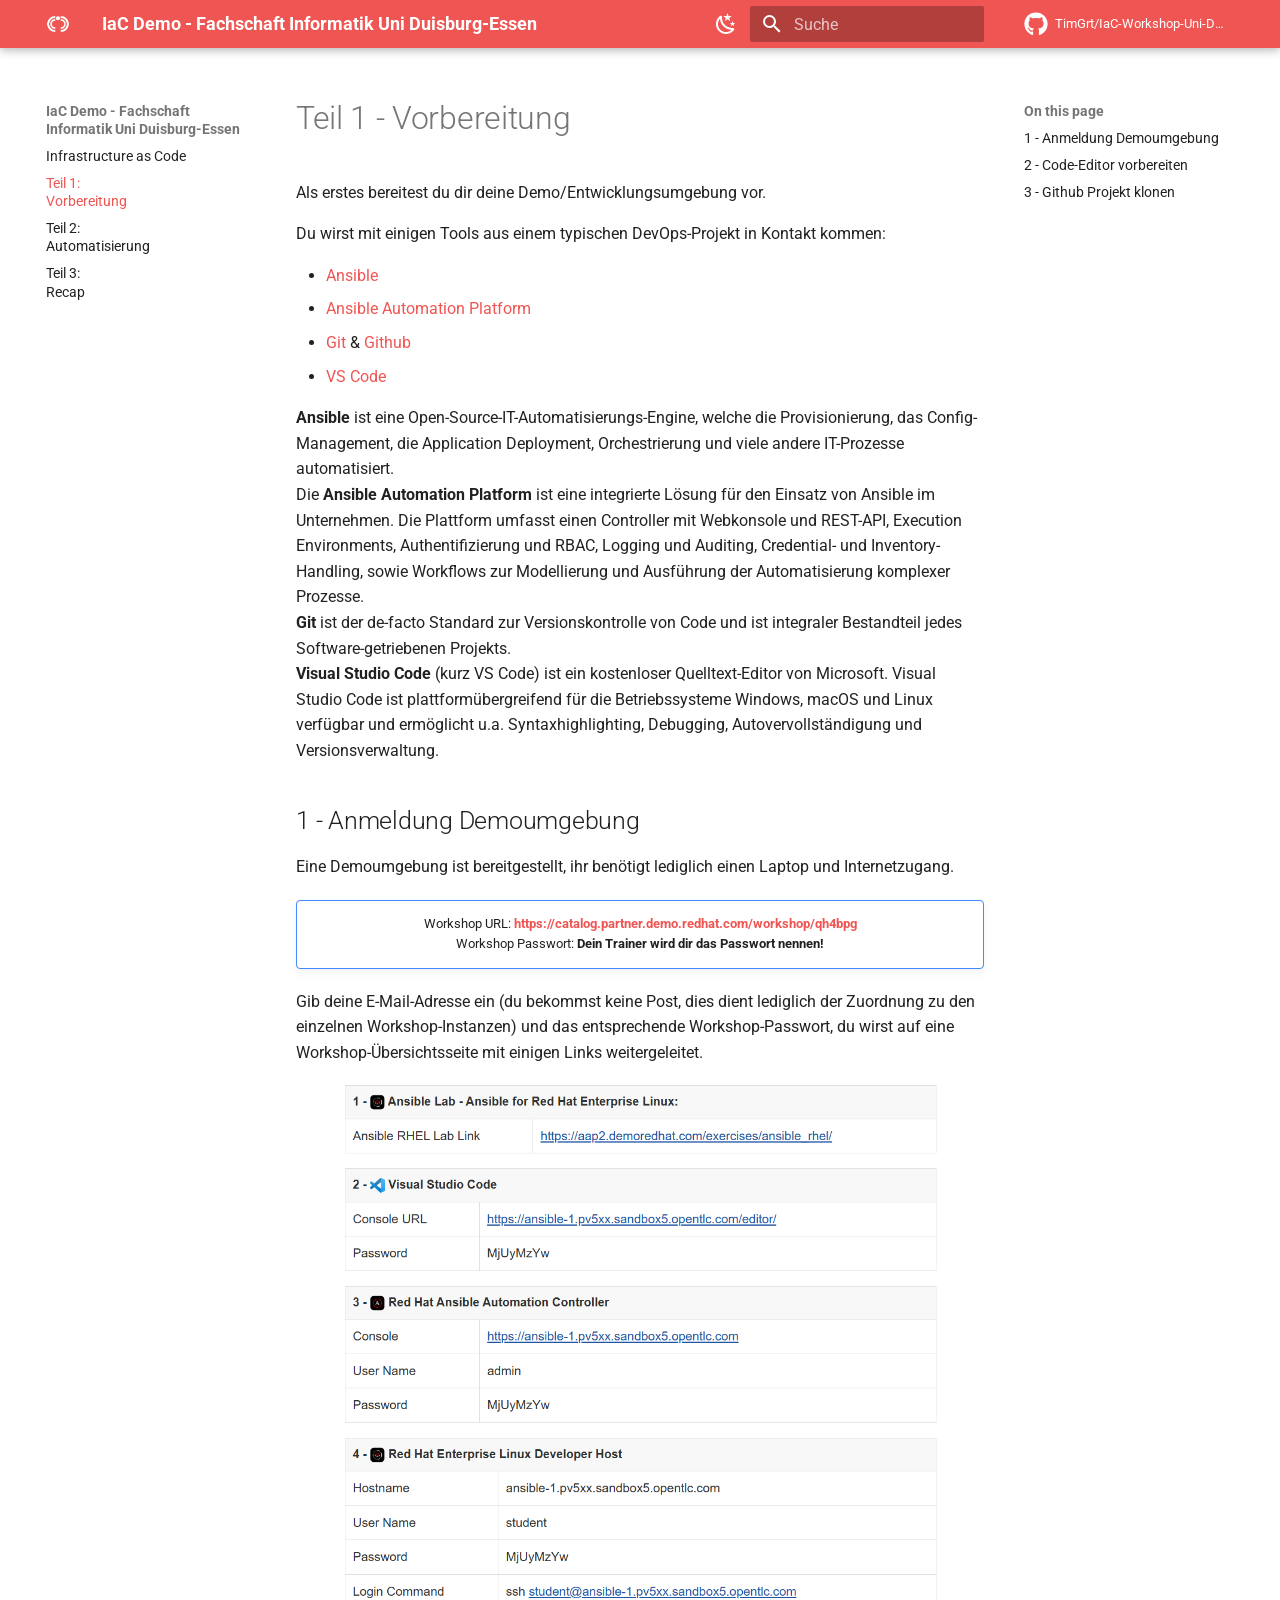
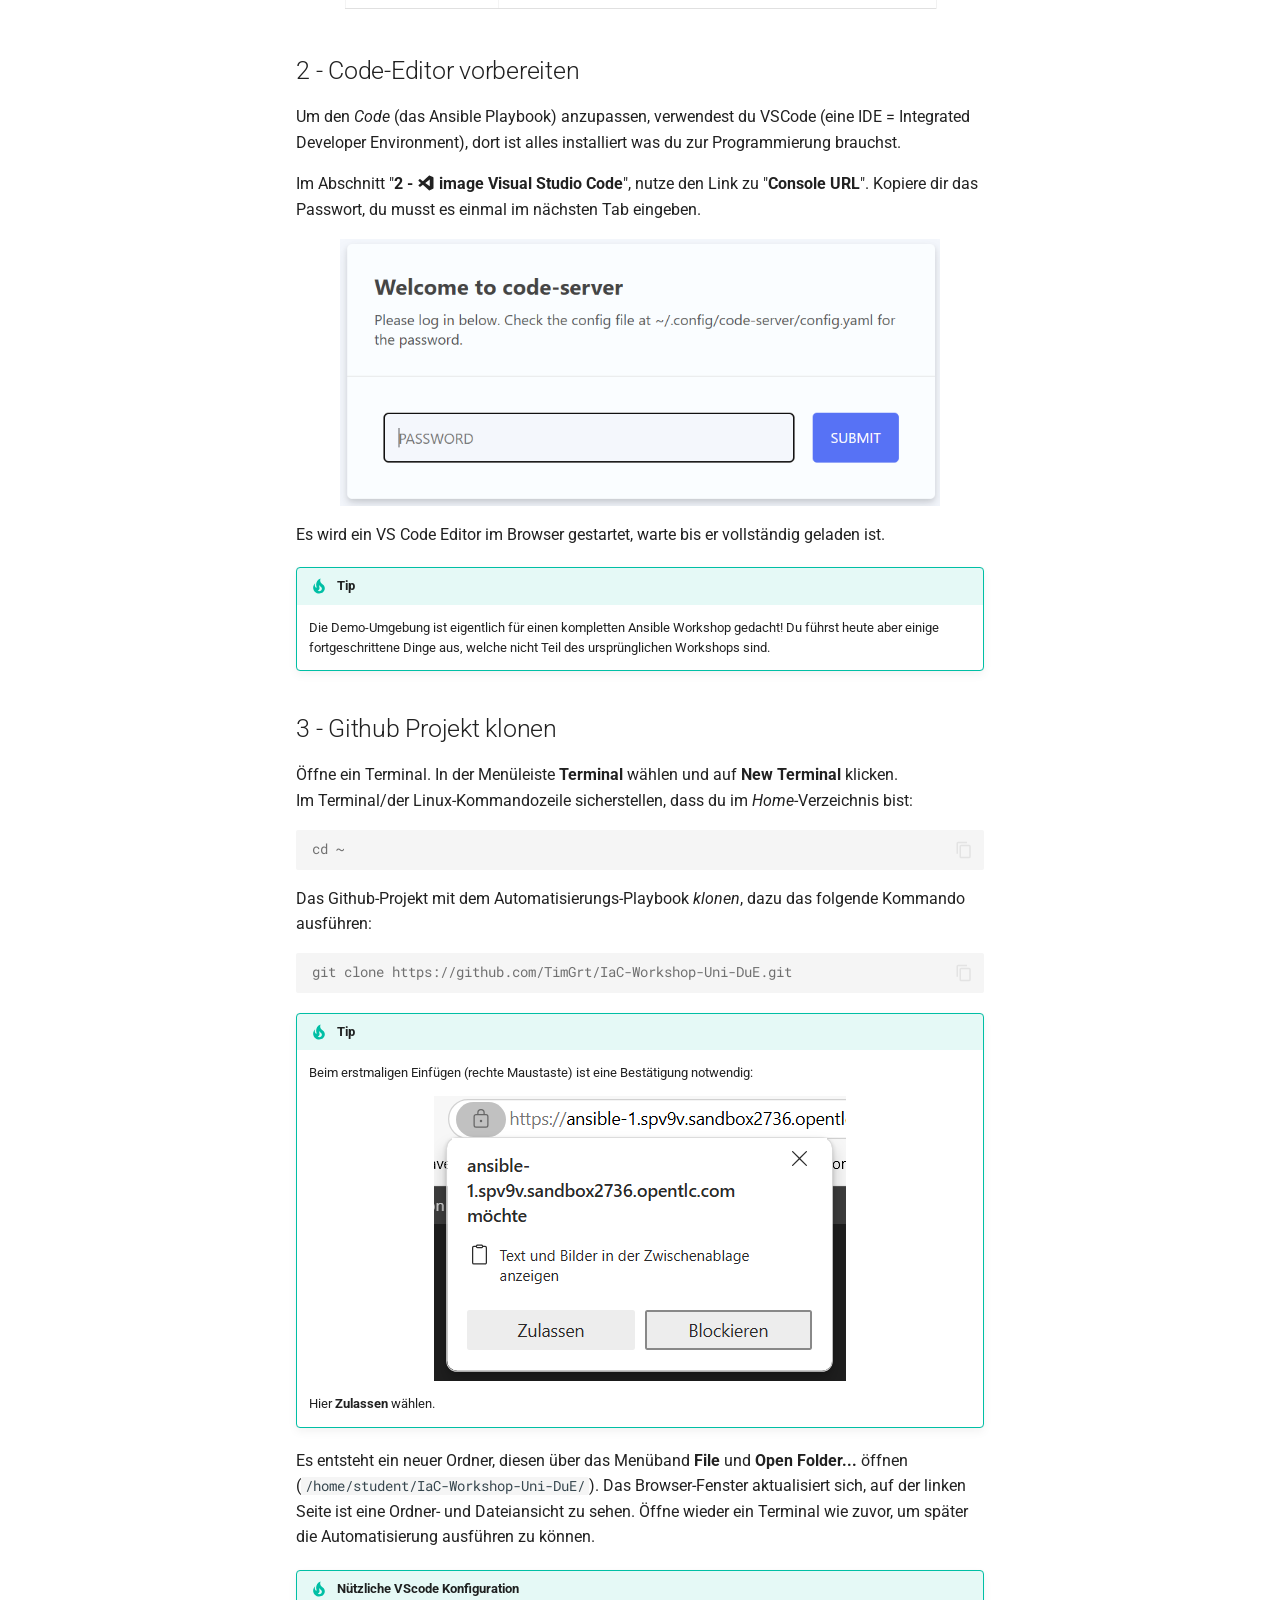
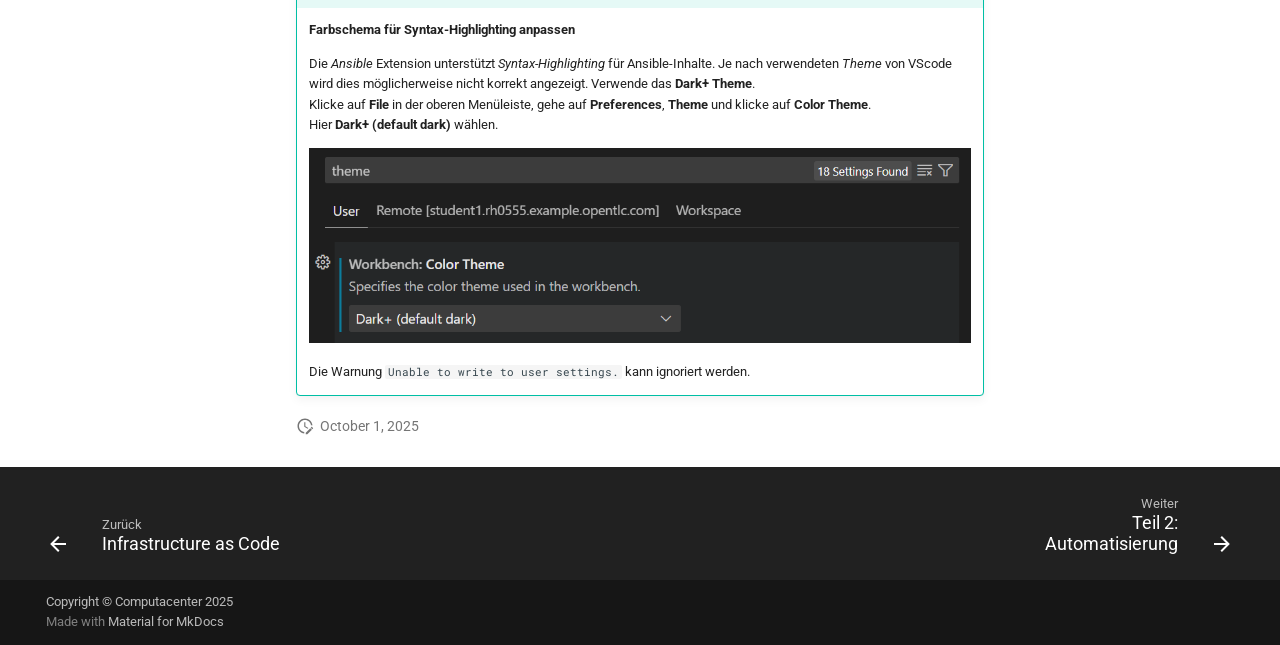
==== commit 95d66cb2: "Deployed 6a9a558 with MkDocs version: 1.6.1" ====
--- a/part1/index.html
+++ b/part1/index.html
@@ -508,7 +508,7 @@
 <p>Eine Demoumgebung ist bereitgestellt, ihr benötigt lediglich einen Laptop und Internetzugang.  </p>
 <div class="admonition note">
 <p><figure markdown="span">
-    Workshop URL: <strong><a href="https://timgrt.github.io/IaC-Workshop-Uni-DuE/" target="_blank">Dein Trainer wird dir den passenden Link nennen!</a></strong><br />
+    Workshop URL: <strong><a href="https://catalog.partner.demo.redhat.com/workshop/qh4bpg" target="_blank">https://catalog.partner.demo.redhat.com/workshop/qh4bpg</a></strong><br />
     Workshop Passwort: <strong>Dein Trainer wird dir das Passwort nennen!</strong>
 </figure></p>
 </div>
